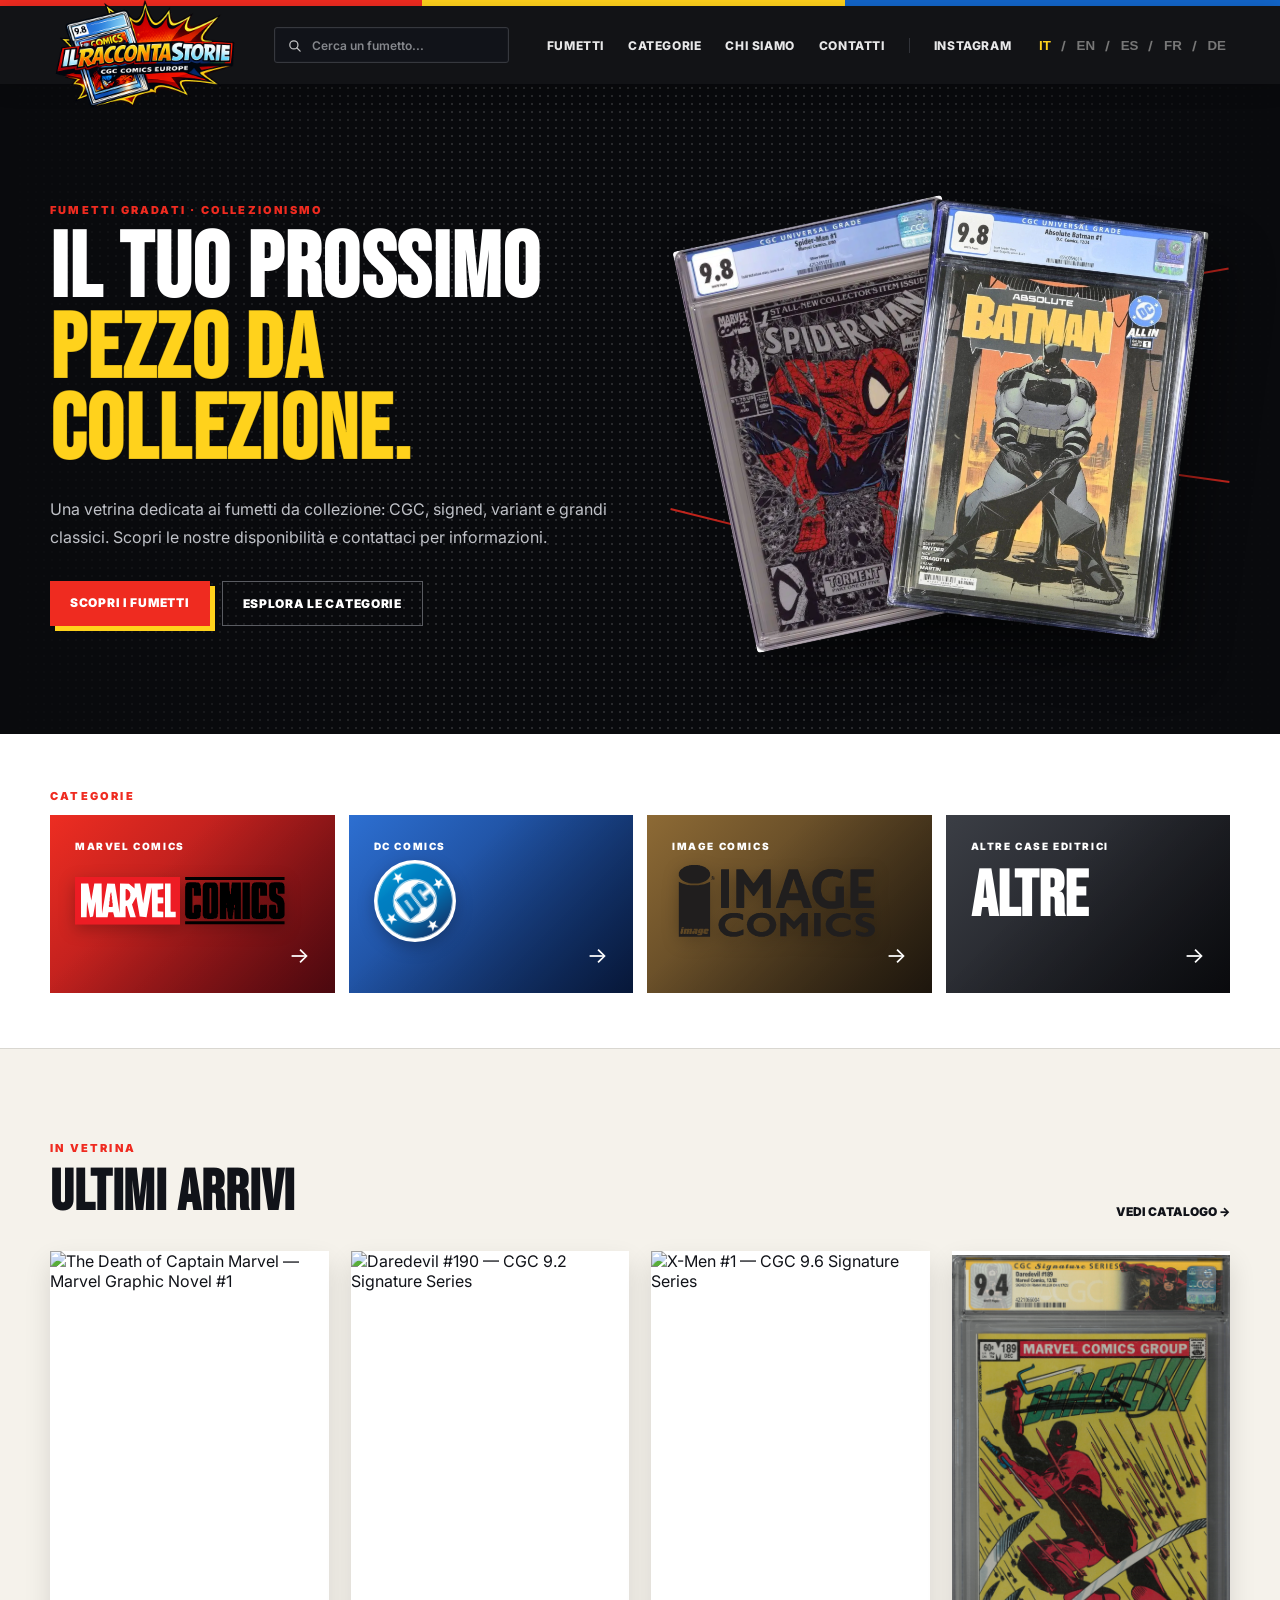
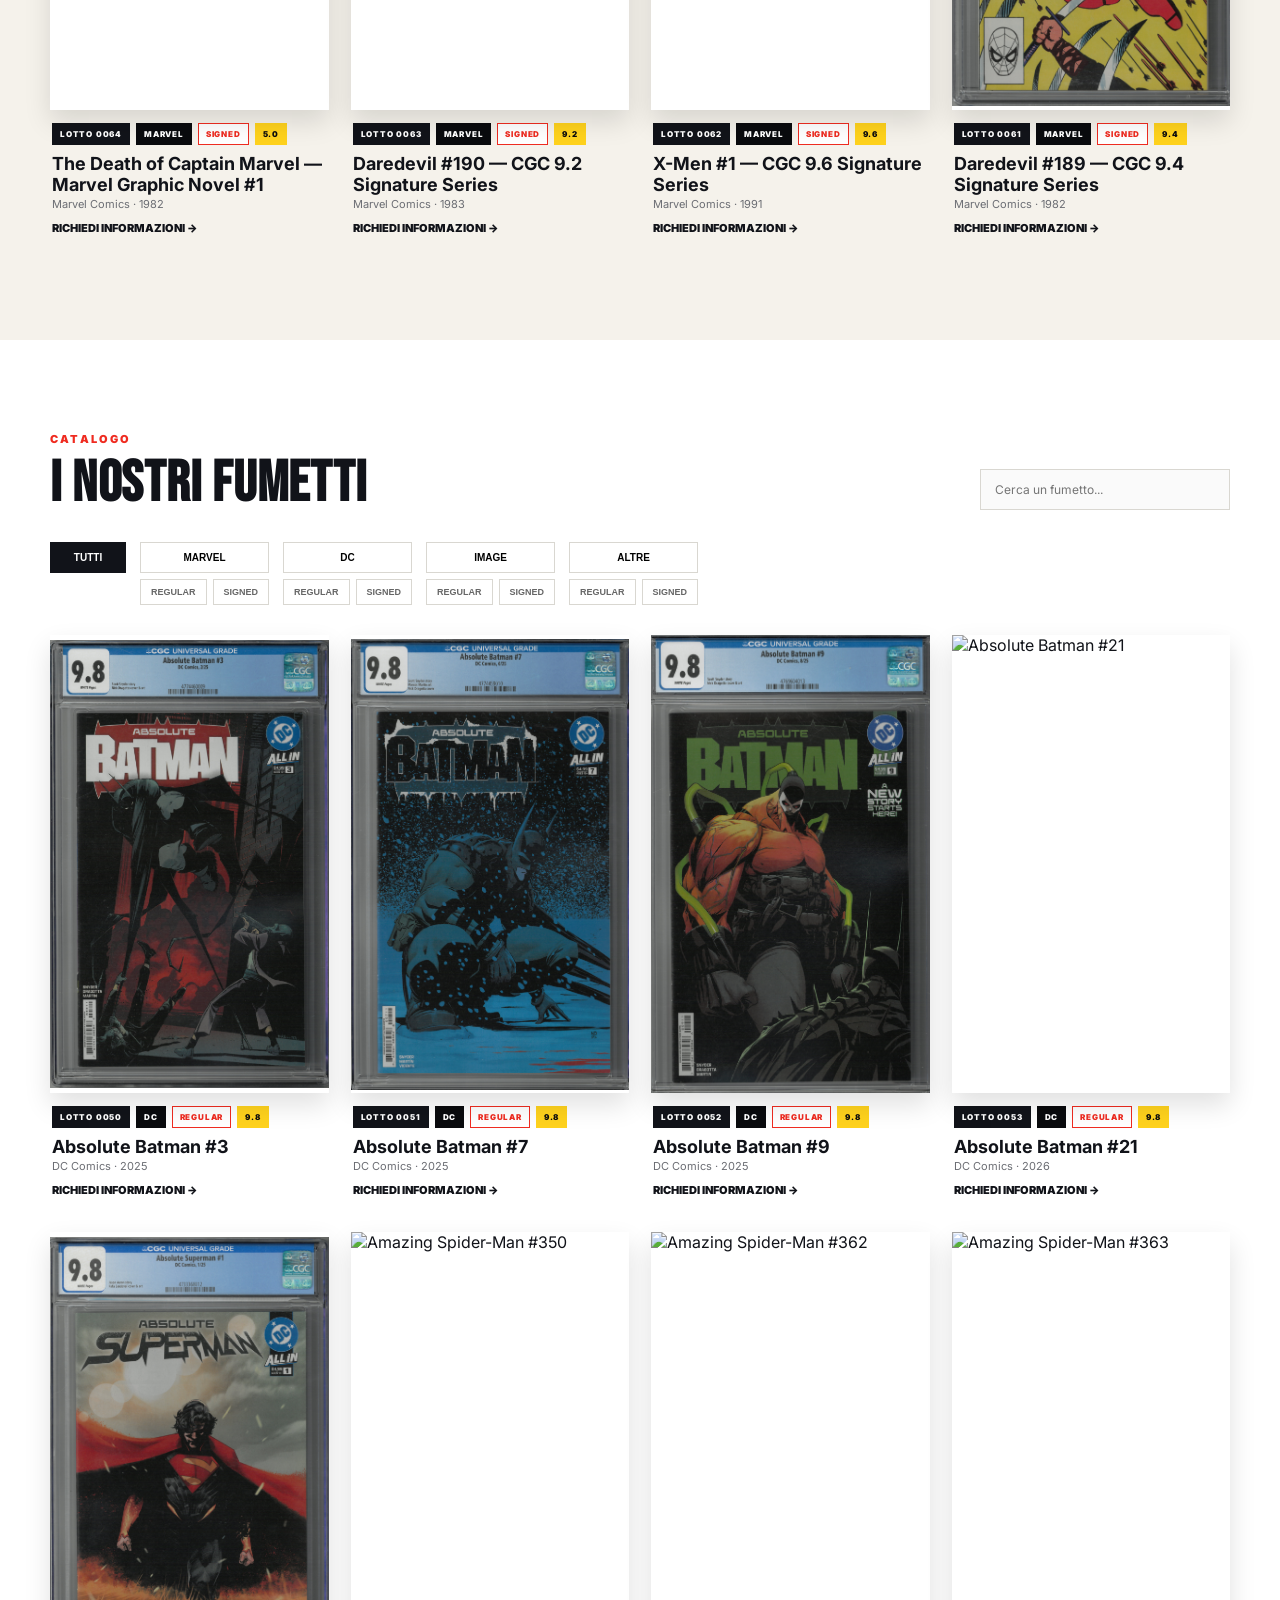
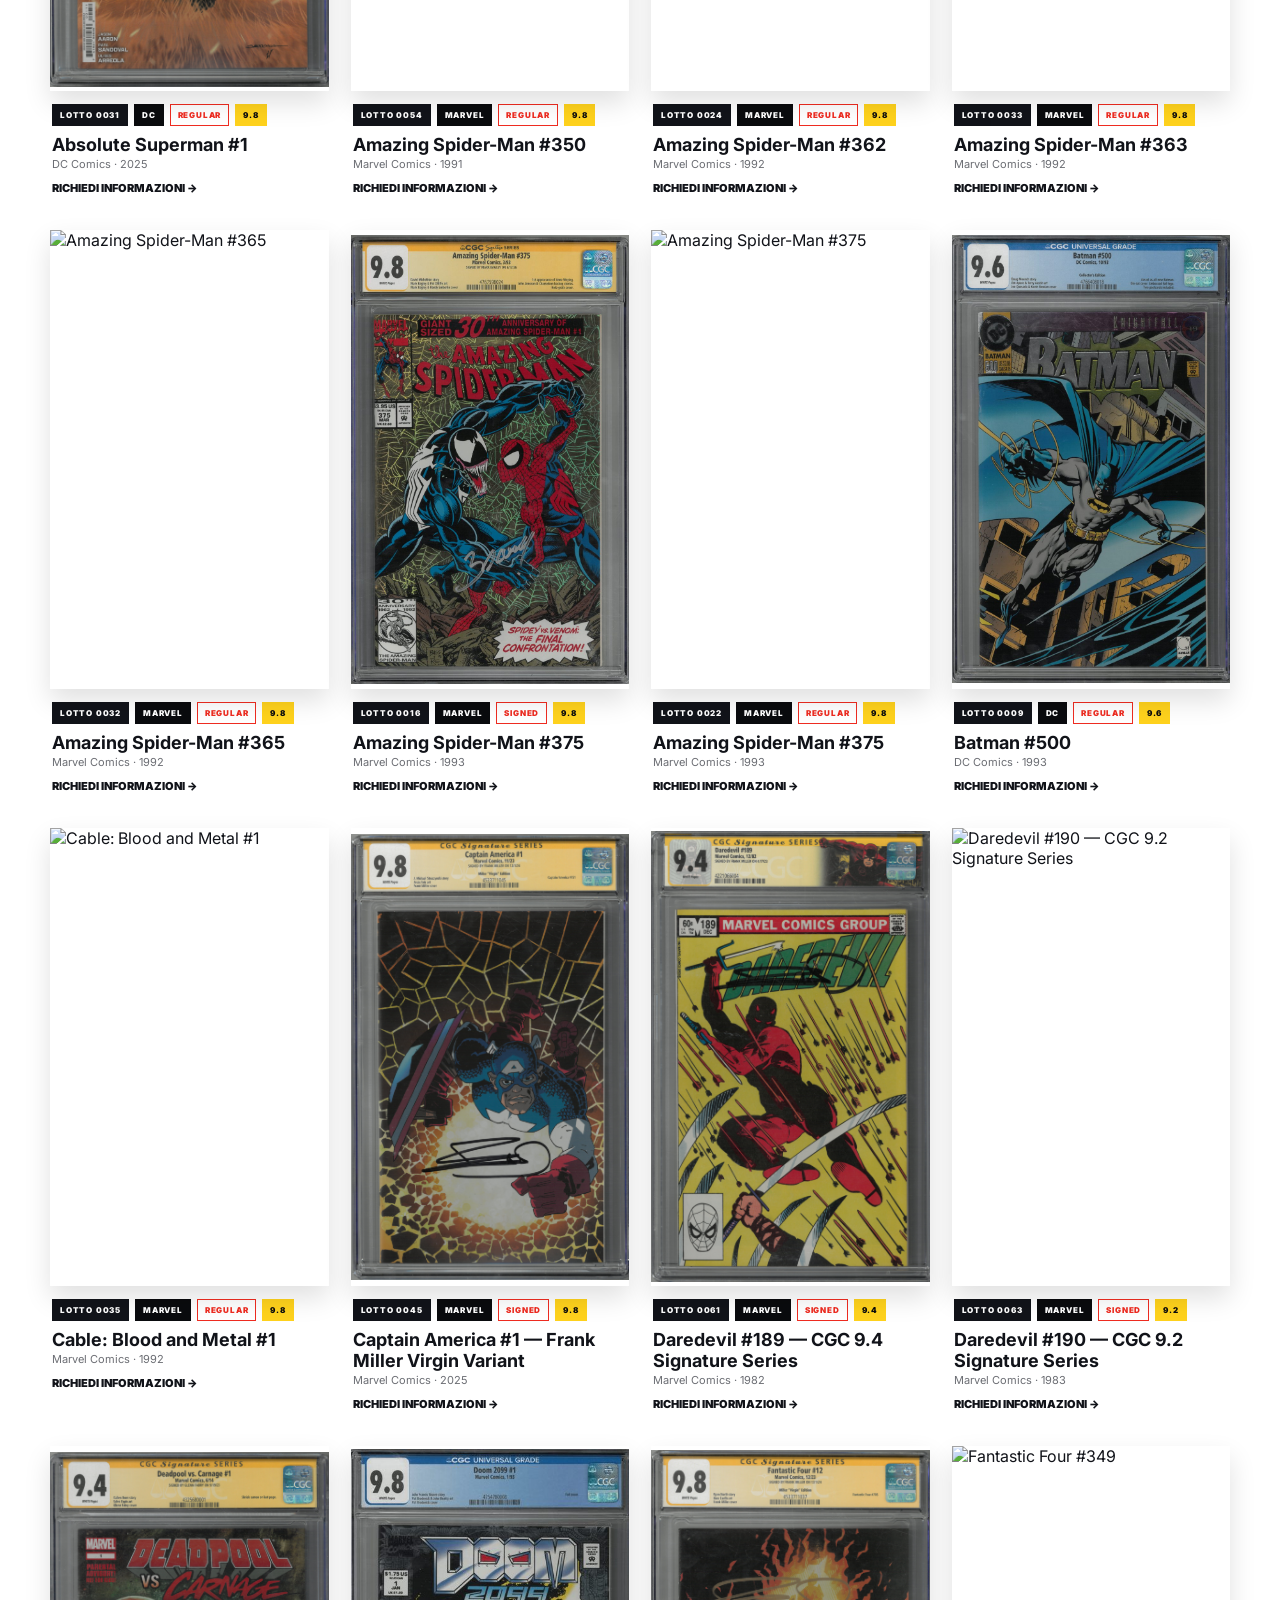
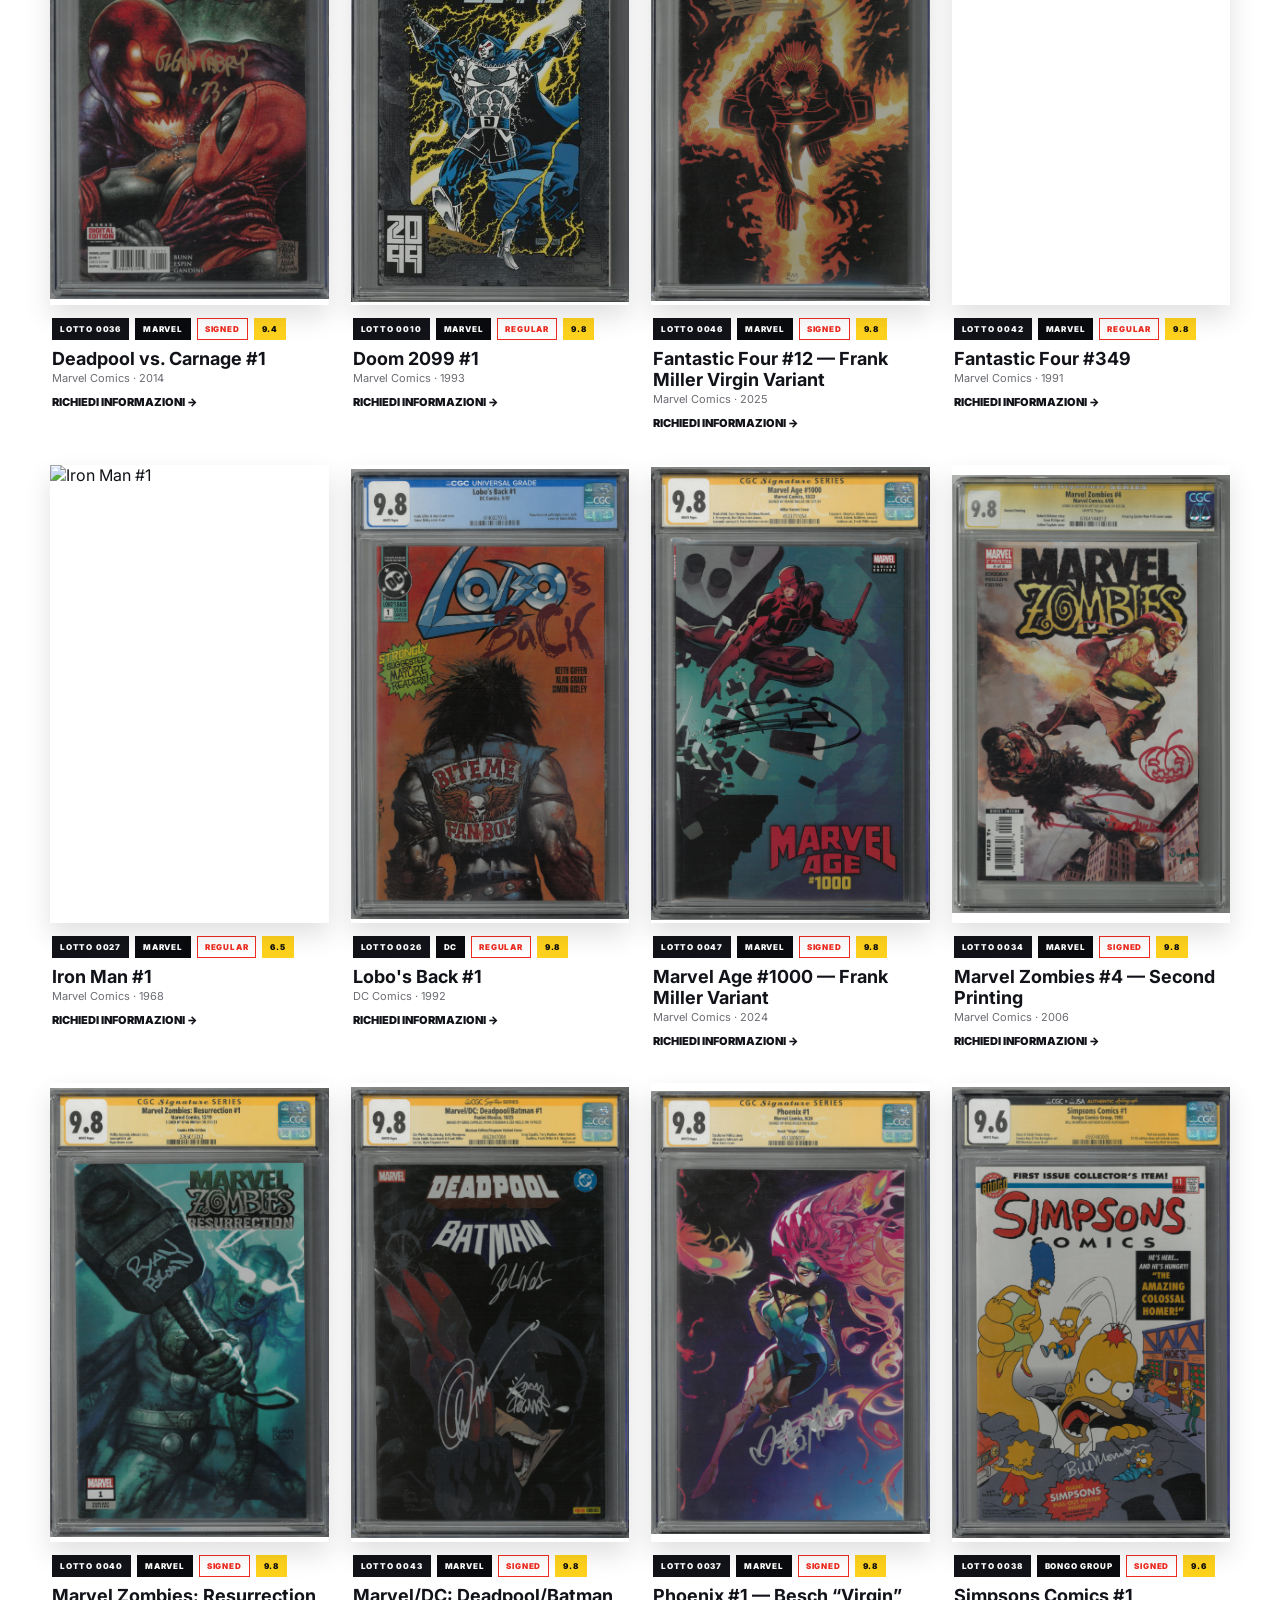
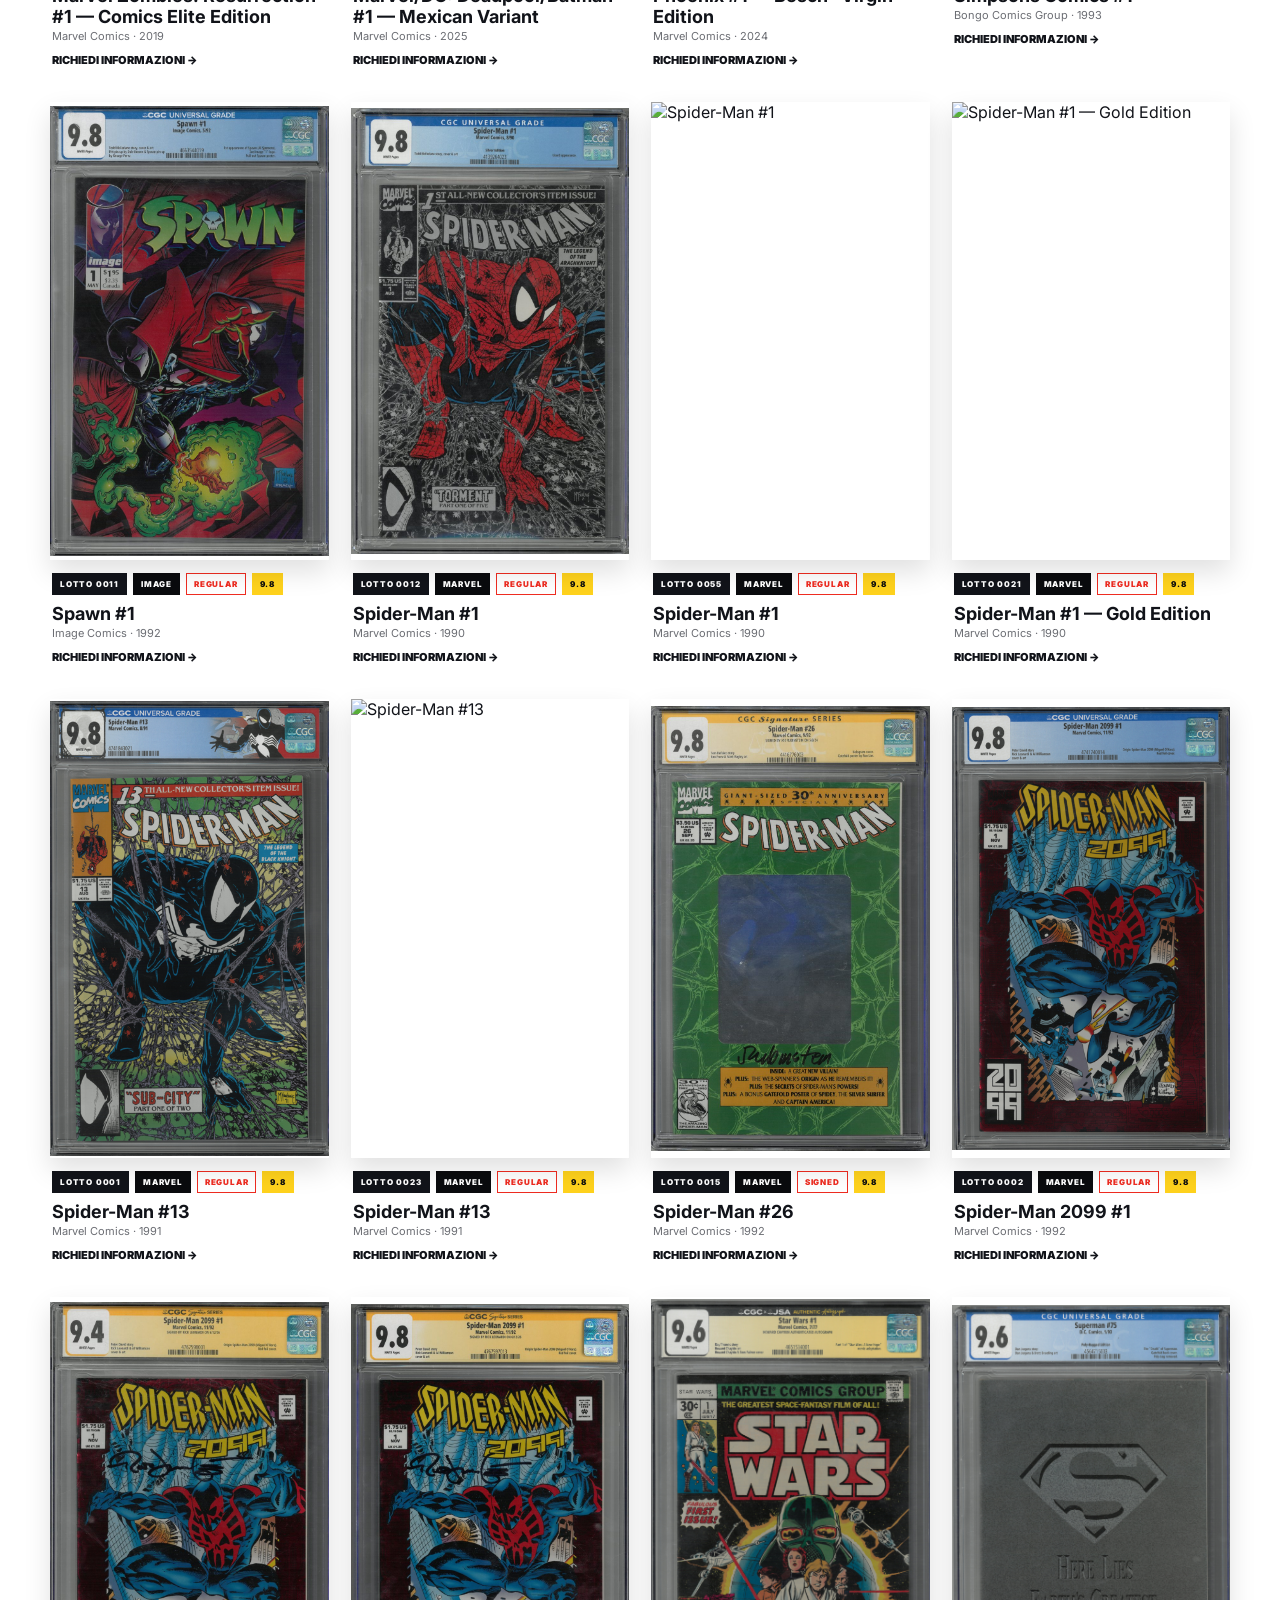
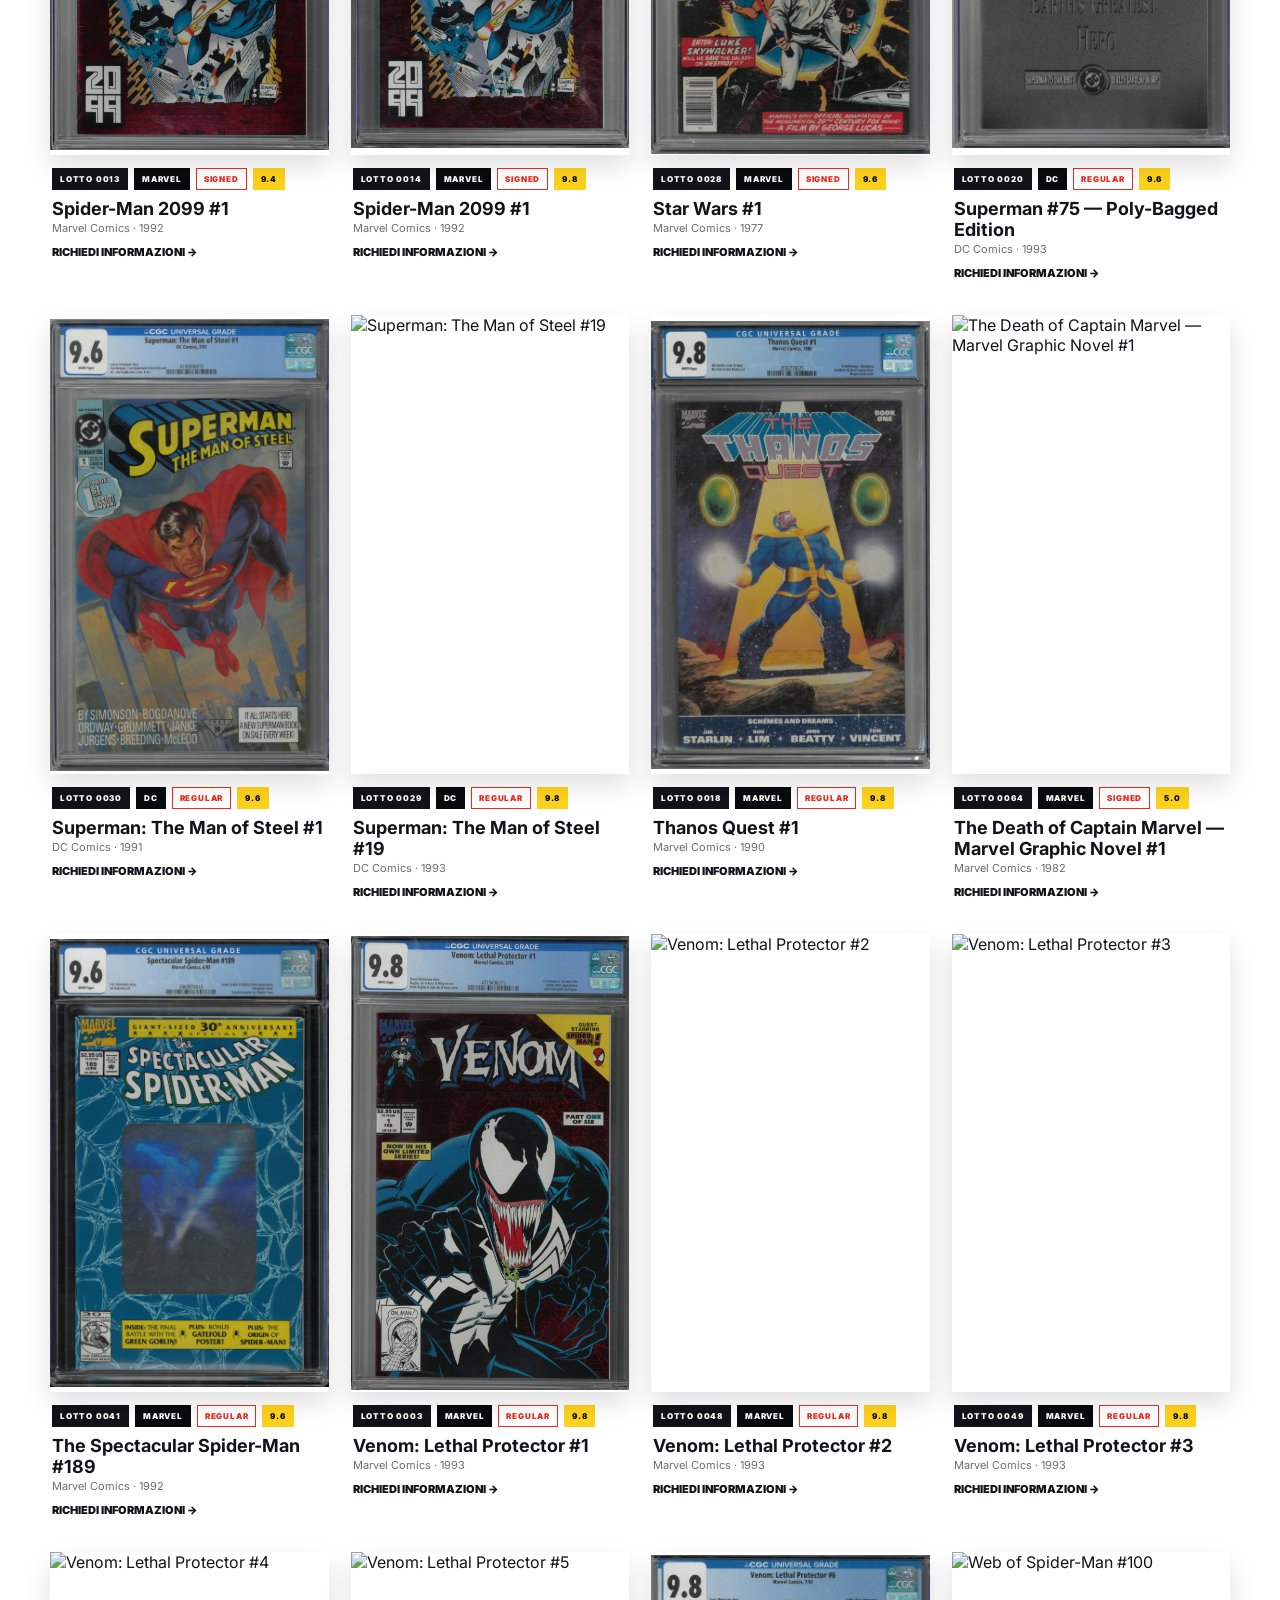
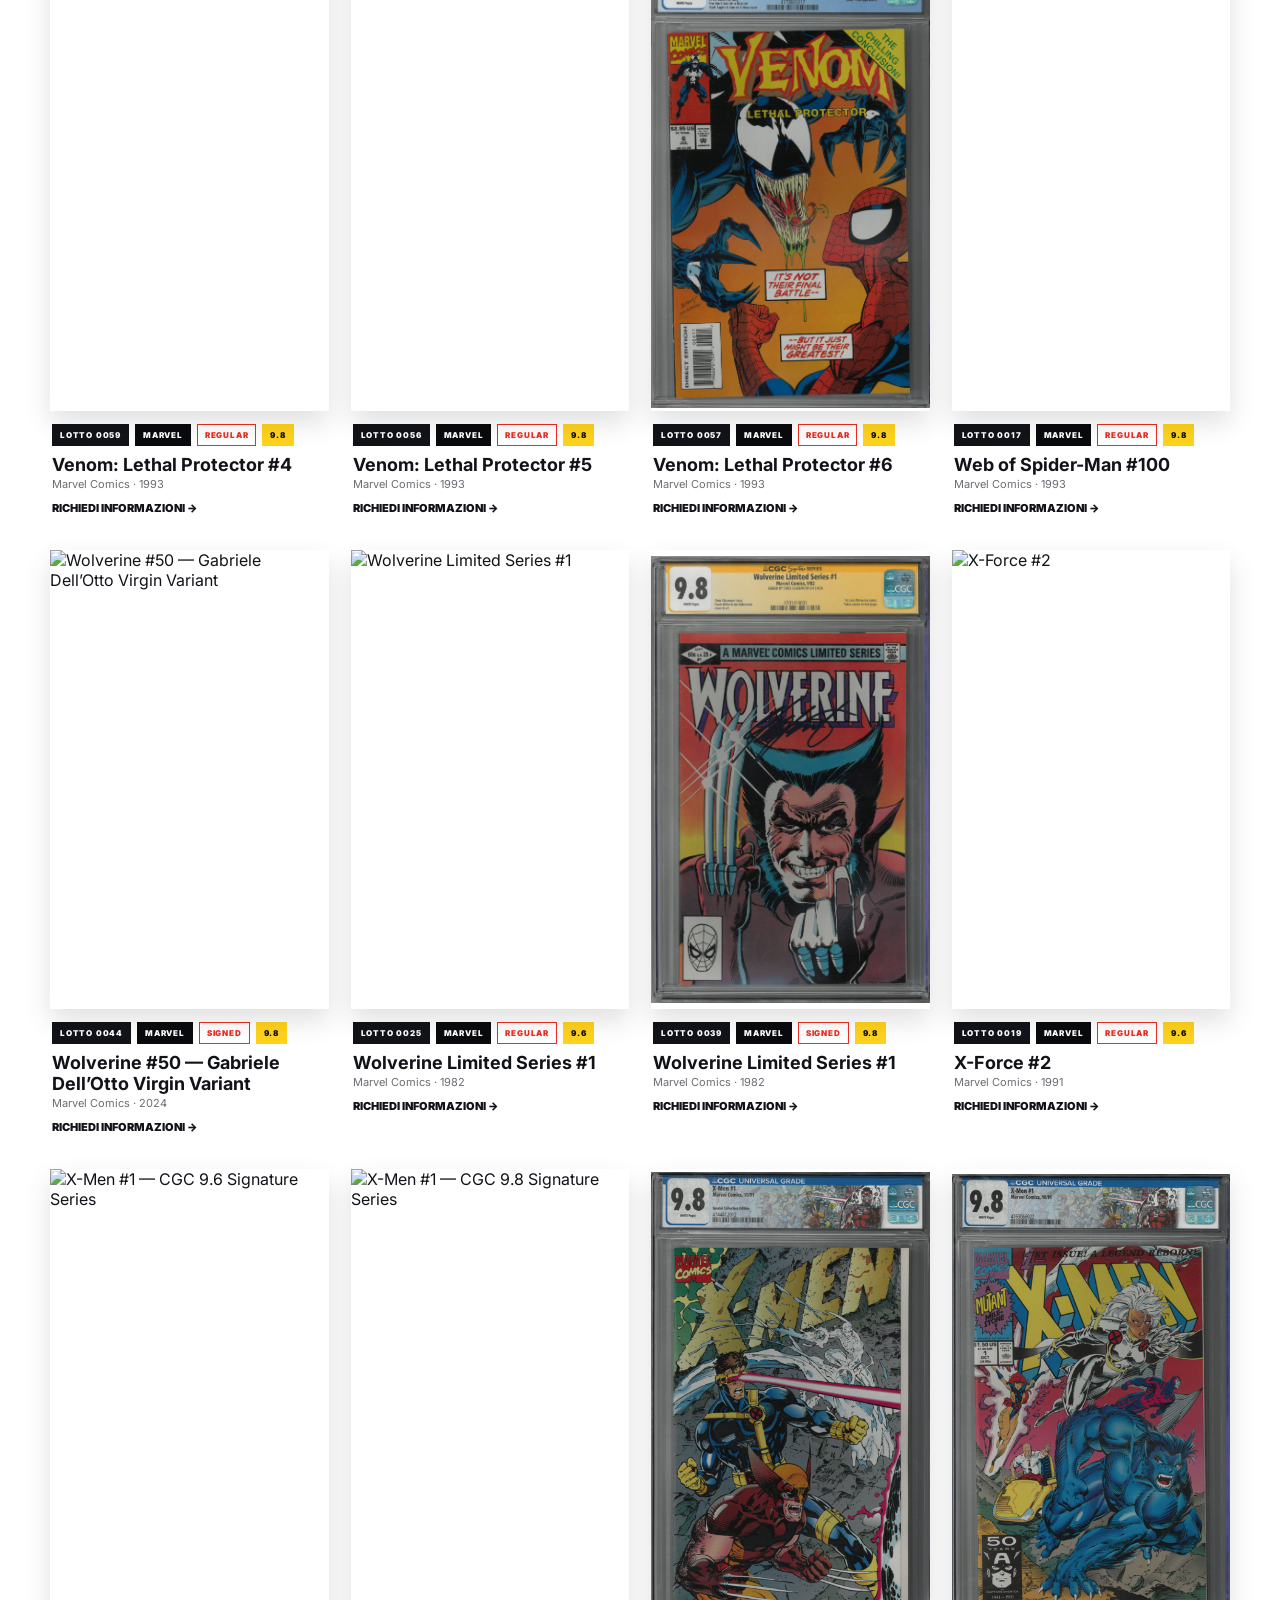
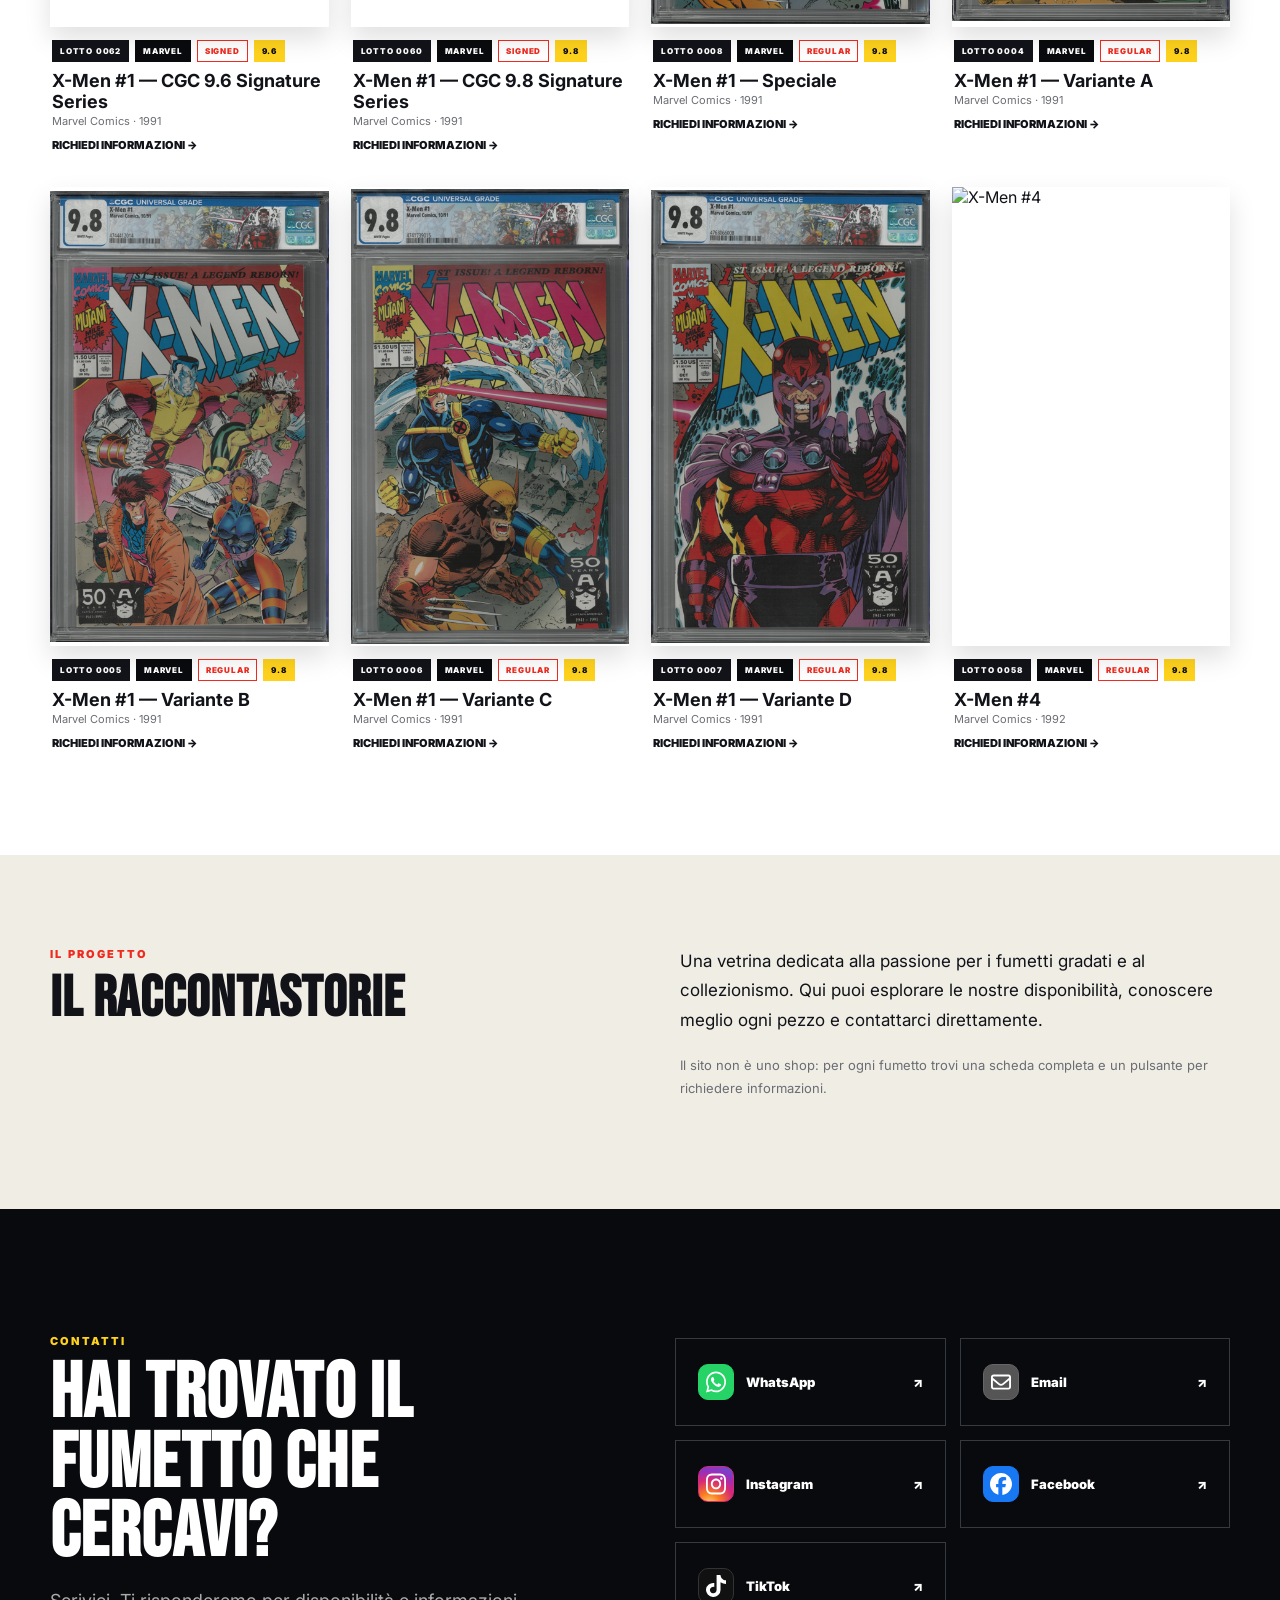
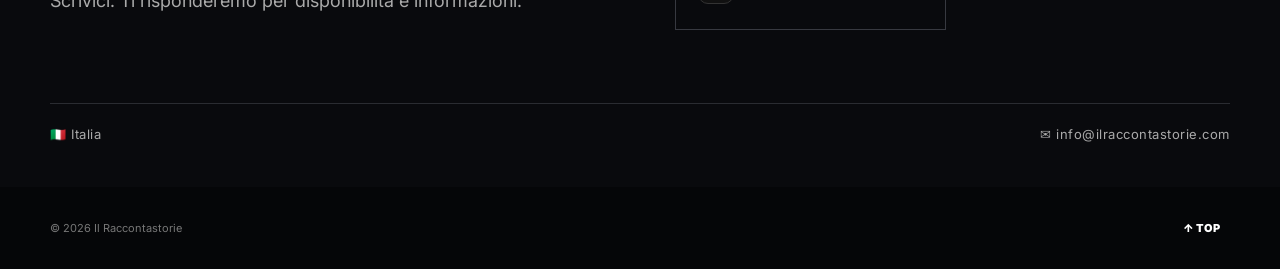
==== index.html @ f8066e8a "Add five CGC Signature Series comics to catalog" ====
<!DOCTYPE html>
<html lang="it">
<head>
  <meta charset="UTF-8">
  <meta name="viewport" content="width=device-width, initial-scale=1.0">
  <meta name="description" content="Il Raccontastorie — fumetti gradati, collezionismo e comics.">
  <title>Il Raccontastorie | Fumetti Gradati</title>
  <link rel="preconnect" href="https://fonts.googleapis.com">
  <link rel="preconnect" href="https://fonts.gstatic.com" crossorigin>
  <link href="https://fonts.googleapis.com/css2?family=Bebas+Neue&family=Inter:wght@400;500;600;700;800;900&family=Oswald:wght@500;600;700&display=swap" rel="stylesheet">
  <style>
:root{
  --black:#090a0d; --ink:#111319; --red:#ef2b20; --red2:#b80f16;
  --yellow:#ffd21c; --blue:#1265c9; --paper:#f5f2eb; --white:#fff;
  --muted:#6b6d73; --line:#d9d7d1; --max:1180px;
}
*{box-sizing:border-box}
html{scroll-behavior:smooth}
body{margin:0;background:var(--paper);color:var(--ink);font-family:Inter,Arial,sans-serif}
a{text-decoration:none;color:inherit}
.container{width:min(var(--max),calc(100% - 42px));margin:auto}
.comic-stripe{height:6px;background:linear-gradient(90deg,var(--red) 0 33%,var(--yellow) 33% 66%,var(--blue) 66%)}
.header{position:sticky;top:0;z-index:50;background:rgba(9,10,13,.96);box-shadow:0 4px 20px rgba(0,0,0,.18)}
.nav{height:78px;display:flex;align-items:center;justify-content:space-between;position:relative}
.logo-link{display:flex;align-items:center;height:78px;position:relative;z-index:3} .logo-link img{width:190px;height:auto;display:block;transform:translateY(20px)}
.header-search{display:flex;align-items:center;gap:8px;flex:0 1 235px;margin-left:18px;margin-right:22px;height:36px;padding:0 12px;border:1px solid #36383e;border-radius:3px;background:#111319;color:#fff;box-shadow:inset 0 0 0 1px rgba(255,255,255,.02)}
.header-search:focus-within{border-color:var(--yellow);box-shadow:0 0 0 2px rgba(255,210,28,.12)}
.header-search svg{width:15px;height:15px;flex:none;opacity:.75}
.header-search input{width:100%;min-width:0;border:0;outline:0;background:transparent;color:#fff;font:600 12px Inter,Arial,sans-serif}
.header-search input::placeholder{color:#85878c}

.main-nav{display:flex;align-items:center;gap:24px;color:#fff;font-size:12px;font-weight:800;text-transform:uppercase;letter-spacing:.05em}
.main-nav>a{opacity:.9}.main-nav>a:hover{color:var(--yellow)}
.social-link{border-left:1px solid #36383e;padding-left:24px}
.language-switch{display:flex;align-items:center;gap:6px;color:#777}
.lang{border:0;background:none;color:#777;font-weight:900;cursor:pointer;padding:4px}
.lang.active{color:var(--yellow)}
.menu-toggle{display:none;color:#fff;background:none;border:0;font-size:28px}
.hero{position:relative;overflow:hidden;background:var(--black);color:#fff;min-height:650px}
.hero-halftone{position:absolute;inset:0;opacity:.13;background-image:radial-gradient(#fff 1px,transparent 1px);background-size:8px 8px;mask-image:linear-gradient(90deg,transparent,black 35%,black 70%,transparent)}
.hero-grid{min-height:650px;display:grid;grid-template-columns:1.03fr .97fr;align-items:center;gap:20px;position:relative}
.hero-copy{position:relative;padding:50px 0}
.kicker,.section-label{font-size:11px;letter-spacing:.2em;font-weight:900;color:var(--red);margin-bottom:12px}
.hero h1{font-family:"Bebas Neue",Impact,sans-serif;font-size:clamp(56px,7.2vw,94px);line-height:.88;letter-spacing:.015em;margin:0 0 24px}
.hero h1 span{color:var(--yellow);-webkit-text-stroke:1px rgba(0,0,0,.2)}
.hero-copy>p:not(.kicker){max-width:560px;color:#bfc1c7;font-size:16px;line-height:1.7}
.hero-buttons{display:flex;gap:12px;flex-wrap:wrap;margin-top:30px}
.btn{padding:14px 20px;font-size:12px;font-weight:900;letter-spacing:.06em;display:inline-block}
.btn-red{background:var(--red);color:#fff;box-shadow:5px 5px 0 var(--yellow)}
.btn-red:hover{transform:translate(-1px,-1px)}
.btn-outline{border:1px solid #5a5c62;color:#fff}.btn-outline:hover{border-color:#fff}
.hero-visual{height:540px;position:relative}
.fake-slab{position:absolute;width:275px;height:auto;border:0;background:none;box-shadow:none;padding:0;border-radius:4px}
.slab-back{left:8%;top:80px;transform:rotate(-12deg)}
.slab-front{right:8%;top:75px;transform:rotate(7deg);z-index:2}
.real-slab{
  position:absolute;
  width:275px;
  height:410px;
  object-fit:fill;
  display:block;
  box-shadow:20px 25px 50px rgba(0,0,0,.45);
  border-radius:4px;
}
.real-slab.slab-back{left:8%;top:80px;transform:rotate(-12deg)}
.real-slab.slab-front{right:8%;top:75px;transform:rotate(7deg);z-index:2}
.grade{height:43px;background:#f8fbff;color:#111;font-weight:900;font-size:25px;display:flex;align-items:center;padding-left:12px;border:2px solid #8b9aa6;margin-bottom:9px}
.fake-cover{height:327px;display:flex;flex-direction:column;justify-content:flex-end;padding:18px;color:#fff;font-family:"Bebas Neue";font-size:19px;overflow:hidden;position:relative}
.fake-cover:before{content:"";position:absolute;inset:0;background:repeating-linear-gradient(125deg,transparent 0 16px,rgba(255,255,255,.06) 17px 19px)}
.fake-cover strong{font-size:56px;line-height:.8;position:relative}
.fake-cover.red{background:radial-gradient(circle at 50% 40%,#ff5137,#7b1014 72%)}.fake-cover.blue{background:radial-gradient(circle at 50% 40%,#3b79e6,#0a1a43 70%)}
.speed-line{position:absolute;height:2px;background:var(--red);opacity:.8}.line1{width:190px;right:0;top:145px;transform:rotate(-10deg)}.line2{width:240px;left:0;bottom:140px;transform:rotate(14deg)}.line3{width:130px;right:0;bottom:205px;transform:rotate(8deg)}
.quick-categories{background:#fff;border-bottom:1px solid var(--line);padding:55px 0}
.category-grid{display:grid;grid-template-columns:repeat(4,1fr);gap:14px}
.category-card{min-height:155px;padding:25px;display:flex;flex-direction:column;justify-content:space-between;color:#fff;position:relative;overflow:hidden}
.category-card:after{content:"";position:absolute;inset:0;background:linear-gradient(135deg,transparent 35%,rgba(0,0,0,.4))}
.category-card>*{position:relative;z-index:1}.category-card strong{font-family:"Bebas Neue";font-size:65px;line-height:.8}.cat-small{font-size:10px;letter-spacing:.16em;font-weight:900}.cat-arrow{font-size:22px;align-self:flex-end}.marvel{background:linear-gradient(135deg,#ed2d22,#7d0e18)}.dc{background:linear-gradient(135deg,#2d6fd1,#0c275e)}.image{background:linear-gradient(135deg,#8d6a35,#302415)}.other{background:linear-gradient(135deg,#3b3e45,#101116)}
.section{padding:92px 0}.section-heading{display:flex;align-items:end;justify-content:space-between;margin-bottom:32px}.section-heading.compact{margin-bottom:25px}.section-heading h2,.about h2,.contact-section h2{font-family:"Bebas Neue";font-size:58px;line-height:.9;margin:0;letter-spacing:.015em}.text-link{font-size:12px;font-weight:900;text-transform:uppercase}.comic-grid{display:grid;grid-template-columns:repeat(4,1fr);gap:22px}.comic-grid.large{grid-template-columns:repeat(4,1fr)}
.comic-card-item{cursor:pointer}.cover{aspect-ratio:447/736;position:relative;overflow:hidden;box-shadow:0 12px 25px rgba(0,0,0,.12);background:#fff}
.cover img{width:100%;height:100%;object-fit:contain;display:block}.placeholder-cover{height:100%;padding:18px;color:#fff;display:flex;flex-direction:column;justify-content:space-between;position:relative;overflow:hidden}.placeholder-cover:after{content:"";position:absolute;inset:-30%;background:repeating-linear-gradient(125deg,transparent 0 26px,rgba(255,255,255,.07) 27px 30px);transform:rotate(8deg)}.placeholder-cover>*{position:relative;z-index:1}.cover-publisher{font-size:10px;letter-spacing:.14em;font-weight:900}.cover-title{font-family:"Bebas Neue";font-size:51px;line-height:.82;max-width:90%}.cover-grade{font-size:11px;letter-spacing:.18em;font-weight:900}.comic-meta{padding:13px 2px}.comic-badges{display:flex;flex-wrap:wrap;gap:6px;margin-bottom:8px}.comic-badge{display:inline-flex;align-items:center;justify-content:center;min-height:22px;padding:4px 7px;border:1px solid var(--line);font-size:8px;font-weight:900;letter-spacing:.1em;text-transform:uppercase;line-height:1}.publisher-badge{background:var(--black);color:#fff;border-color:var(--black)}.type-badge{background:#fff;color:var(--red);border-color:var(--red)}.grade-badge{background:var(--yellow);color:var(--black);border-color:var(--yellow)}.comic-meta h3{font-size:18px;margin:5px 0 2px}.comic-meta p{font-size:11px;color:var(--muted);margin:0}.card-arrow{font-size:11px;font-weight:900;display:block;margin-top:10px}.split-section{background:#e7e4dc}.split-cards{display:grid;grid-template-columns:1fr 1fr;gap:20px}.split-card{background:#fff;display:grid;grid-template-columns:1fr 1fr;min-height:280px;box-shadow:0 8px 20px rgba(0,0,0,.06)}.split-art{color:#fff;padding:22px;display:flex;flex-direction:column;justify-content:space-between;position:relative;overflow:hidden}.modern .split-art{background:linear-gradient(145deg,#df3128,#131722)}.vintage .split-art{background:linear-gradient(145deg,#b58a49,#3b2919)}.split-art span{font-size:10px;letter-spacing:.15em;font-weight:900}.split-art b{font-family:"Bebas Neue";font-size:47px;line-height:.8}.split-info{padding:30px;display:flex;flex-direction:column;justify-content:center}.split-info>span{font-size:10px;font-weight:900;letter-spacing:.15em;color:var(--red)}.split-info h3{font-family:"Bebas Neue";font-size:34px;line-height:.95;margin:10px 0}.arrow{font-size:20px;font-weight:900}
.catalog-section{background:#fff}.catalog-controls input{border:1px solid var(--line);padding:12px 14px;width:250px;background:#fafafa;font:inherit;font-size:12px;outline:none}.catalog-controls input:focus{border-color:var(--ink)}.catalog-tabs{display:flex;align-items:flex-start;gap:14px;flex-wrap:wrap;margin-bottom:30px}.category-filter-group{display:flex;flex-direction:column;gap:6px}.sub-tabs{display:flex;gap:6px}.tab{border:1px solid var(--line);background:#fff;padding:9px 13px;font-size:10px;font-weight:900;text-transform:uppercase;cursor:pointer}.main-tab{min-width:76px}.sub-tab{font-size:9px;padding:7px 10px;color:#666}.tab.active,.tab:hover{background:var(--ink);color:#fff;border-color:var(--ink)}.empty-state{text-align:center;padding:50px;color:var(--muted)}
.about{background:#f0ede5}.about-grid{display:grid;grid-template-columns:1fr 1fr;gap:80px}.about p{font-size:17px;line-height:1.75;max-width:600px;margin:0 0 18px}.muted{color:var(--muted)!important;font-size:13px!important}
.contact-section{background:var(--black);color:#fff;padding:125px 0 45px}.light-label{color:var(--yellow)}.contact-grid{display:grid;grid-template-columns:1fr 1fr;gap:70px;align-items:center}.contact-section h2{font-size:clamp(68px,6vw,88px);max-width:720px}.contact-section p{color:#aaa;font-size:18px;line-height:1.65;max-width:560px}.contact-buttons{display:grid;grid-template-columns:1fr 1fr;gap:14px}.contact-button{padding:25px 22px;min-height:72px;border:1px solid #373940;font-size:13px;font-weight:900;display:flex;justify-content:space-between;transition:.2s}.contact-button:hover{transform:translateY(-2px)}.whatsapp:hover{border-color:#25d366}.email:hover{border-color:var(--yellow)}.instagram:hover{border-color:#d6249f}.facebook:hover{border-color:#1877f2}.tiktok:hover{border-color:#fff}.contact-bottom{border-top:1px solid #2a2c31;margin-top:70px;padding-top:22px;display:flex;justify-content:space-between;color:#aaa;font-size:13px;letter-spacing:.04em}
footer{background:#050608;color:#777;padding:26px 0}.footer-inner{display:flex;align-items:center;justify-content:space-between;font-size:11px}.footer-inner a{color:#fff;font-weight:900;padding:8px 10px}
.modal{position:fixed;inset:0;z-index:100;display:none}.modal.open{display:block}.modal-backdrop{position:absolute;inset:0;background:rgba(0,0,0,.82)}.modal-dialog{position:relative;width:min(900px,calc(100% - 30px));max-height:90vh;overflow:auto;background:var(--paper);margin:5vh auto;padding:28px}.modal-close{position:absolute;right:12px;top:8px;border:0;background:none;font-size:32px;cursor:pointer;z-index:2}.modal-product{display:grid;grid-template-columns:330px 1fr;gap:35px;padding:15px}.modal-product .cover{height:470px}.modal-details .section-label{margin-top:15px}.modal-details h2{font-family:"Bebas Neue";font-size:50px;line-height:.9;margin:0 0 10px}.details-list{display:grid;grid-template-columns:1fr 1fr;border-top:1px solid var(--line);margin:20px 0}.detail{padding:10px 0;border-bottom:1px solid var(--line)}.detail b{display:block;font-size:9px;text-transform:uppercase;letter-spacing:.12em;color:var(--muted);margin-bottom:3px}.detail span{font-size:13px;font-weight:700}.request-btn{display:inline-block;background:var(--red);color:#fff;padding:14px 18px;font-size:11px;font-weight:900;box-shadow:4px 4px 0 var(--yellow)}
@media(max-width:900px){.header-search{display:flex;flex:1 1 auto;min-width:0;margin-left:8px;margin-right:8px;height:34px;padding:0 9px}.main-nav{gap:12px}.comic-grid,.comic-grid.large{grid-template-columns:repeat(2,1fr)}.hero-grid{grid-template-columns:1fr}.hero{min-height:auto}.hero-copy{padding:70px 0 20px}.hero-visual{height:480px}.about-grid,.contact-grid{grid-template-columns:1fr;gap:35px}.contact-buttons{max-width:600px}.nav{height:70px;gap:8px}.logo-link{height:70px;flex:0 0 auto}.logo-link img{width:125px;transform:translateY(8px)}.main-nav{display:none;position:absolute;top:70px;left:0;right:0;background:#090a0d;padding:20px;flex-direction:column;align-items:flex-start;z-index:5}.main-nav.open{display:flex}.menu-toggle{display:block;flex:0 0 38px;width:38px;padding:0;text-align:center;z-index:6}.social-link{border:0;padding:0}.split-cards{grid-template-columns:1fr}.category-grid{grid-template-columns:repeat(2,1fr)}}
@media(max-width:600px){.container{width:min(var(--max),calc(100% - 26px))}.nav{gap:6px}.logo-link img{width:108px;transform:translateY(6px)}.header-search{margin-left:4px;margin-right:4px;height:34px;padding:0 8px}.header-search input{font-size:11px}.header-search svg{width:14px;height:14px}.menu-toggle{flex-basis:36px;width:36px;font-size:26px}.section{padding:65px 0}.section-heading{align-items:flex-start;gap:15px;flex-direction:column}.section-heading h2,.about h2{font-size:48px}.hero h1{font-size:58px}.hero-visual{transform:scale(.82);transform-origin:center top;height:390px;margin-bottom:-30px}.real-slab{width:210px;height:338px}.category-grid{grid-template-columns:1fr}.comic-grid,.comic-grid.large{grid-template-columns:repeat(2,1fr);gap:12px}.cover{height:270px}.cover-title{font-size:38px}.split-card{grid-template-columns:1fr}.split-art{min-height:180px}.catalog-controls{width:100%}.catalog-controls input{width:100%}.contact-section h2{font-size:50px}.contact-buttons{grid-template-columns:1fr}.contact-bottom{flex-direction:column;gap:8px}.footer-inner{gap:12px;flex-wrap:wrap}.modal-product{grid-template-columns:1fr;padding:0}.modal-product .cover{height:400px}.details-list{grid-template-columns:1fr 1fr}}

/* Official publisher logos used in category cards */
.category-logo{
  display:block;
  width:auto;
  height:auto;
  max-width:190px;
  max-height:72px;
  object-fit:contain;
  margin-top:8px;
  filter:drop-shadow(0 5px 8px rgba(0,0,0,.25));
}
.category-logo-marvel{max-width:210px;max-height:72px;background:transparent;padding:0;border-radius:0}
.category-logo-dc{max-width:82px;max-height:82px;border-radius:50%;background:#fff;padding:3px}
.category-logo-image{max-width:210px;max-height:72px;background:transparent;padding:0;border-radius:0}
.lot-badge{background:#111319;color:#fff;border-color:#111319}
.contact-button{align-items:center;gap:12px}
.contact-button > span:nth-child(2){flex:1}
.platform-logo{display:inline-flex;align-items:center;justify-content:center;width:36px;height:36px;min-width:36px;border-radius:10px;background:#fff;border:1px solid rgba(255,255,255,.22);overflow:hidden}
.platform-logo img{display:block;width:22px;height:22px;object-fit:contain;filter:brightness(0) invert(1)}
.contact-button.whatsapp .platform-logo{background:#25D366;border-color:#25D366}
.contact-button.instagram .platform-logo{background:radial-gradient(circle at 30% 110%,#feda75 0%,#fa7e1e 25%,#d62976 55%,#962fbf 75%,#4f5bd5 100%);border-color:#d62976}
.contact-button.facebook .platform-logo{background:#1877F2;border-color:#1877F2}
.contact-button.tiktok .platform-logo{background:#111;border-color:#333}
.contact-button.email .platform-logo{background:#555;border-color:#666}
.contact-button.whatsapp .platform-logo img{width:24px;height:24px}
.contact-button.instagram .platform-logo img{width:24px;height:24px}
.contact-button.facebook .platform-logo img{width:22px;height:22px}
.contact-button.tiktok .platform-logo img{width:22px;height:22px}
.contact-button.email .platform-logo img{width:20px;height:20px}
@media(max-width:600px){.category-logo{max-width:160px;max-height:62px}.category-logo-dc{max-width:70px;max-height:70px}}


<style>
.modal-gallery-wrap{width:100%;min-width:0}
.modal-gallery{position:relative;display:flex;align-items:center;justify-content:center;gap:12px;min-height:520px}
.gallery-frame{flex:1;display:flex;align-items:center;justify-content:center;min-width:0;height:520px}
.gallery-frame img{display:block;max-width:100%;max-height:520px;width:auto;height:auto;object-fit:contain;border-radius:4px}
.gallery-nav{width:44px;height:44px;flex:0 0 44px;border:0;border-radius:50%;background:#111;color:#fff;font-size:34px;line-height:40px;cursor:pointer;display:flex;align-items:center;justify-content:center}
.gallery-nav:disabled{opacity:.25;cursor:default}
.gallery-counter{position:absolute;bottom:8px;left:50%;transform:translateX(-50%);background:rgba(0,0,0,.72);color:#fff;padding:6px 12px;border-radius:20px;font-size:12px;font-weight:700}.gallery-frame img{cursor:zoom-in}.image-lightbox{position:fixed;inset:0;z-index:300;display:none;align-items:center;justify-content:center;padding:30px;background:rgba(0,0,0,.94)}.image-lightbox.open{display:flex}.image-lightbox img{display:block;max-width:94vw;max-height:94vh;width:auto;height:auto;object-fit:contain;box-shadow:0 15px 45px rgba(0,0,0,.45);cursor:zoom-out}.image-lightbox-close{position:absolute;top:16px;right:22px;width:46px;height:46px;border:0;border-radius:50%;background:rgba(255,255,255,.12);color:#fff;font-size:34px;line-height:1;cursor:pointer;z-index:2}.image-lightbox-close:hover{background:rgba(255,255,255,.22)}
@media(max-width:800px){.modal-gallery{min-height:380px}.gallery-frame{height:380px}.gallery-frame img{max-height:380px}.gallery-nav{width:38px;height:38px;flex-basis:38px;font-size:28px}}
</style>
</style>

  <!-- Google tag (gtag.js) -->
  <script async src="https://www.googletagmanager.com/gtag/js?id=G-PJ7XEQ82BY"></script>
  <script>
    window.dataLayer = window.dataLayer || [];
    function gtag(){dataLayer.push(arguments);}
    gtag('js', new Date());
    gtag('config', 'G-PJ7XEQ82BY');
  </script>
</head>
<body>
  <div class="comic-stripe"></div>
  <header class="header" id="top">
    <div class="container nav">
      <a class="logo-link" href="#top" aria-label="Il Raccontastorie">
        <img src="images/logo.png" alt="Il Raccontastorie - CGC Comics Europe">
      </a>
      <form class="header-search" id="header-search-form" role="search">
        <svg viewBox="0 0 24 24" aria-hidden="true"><circle cx="11" cy="11" r="6.5" fill="none" stroke="currentColor" stroke-width="2"/><path d="M16 16l5 5" fill="none" stroke="currentColor" stroke-width="2" stroke-linecap="round"/></svg>
        <input id="header-search" type="search" autocomplete="off" placeholder="Cerca un fumetto..." data-i18n-placeholder="search_placeholder" aria-label="Cerca un fumetto">
      </form>
      <button class="menu-toggle" aria-label="Apri menu" aria-expanded="false">☰</button>
      <nav class="main-nav">
        <a href="#fumetti" data-i18n="nav_comics">Fumetti</a>
        <a href="#categorie" data-i18n="nav_categories">Categorie</a>
        <a href="#chi-siamo" data-i18n="nav_about">Chi siamo</a>
        <a href="#contatti" data-i18n="nav_contact">Contatti</a>
        <a class="social-link" href="https://www.instagram.com/il_raccontastorie/" target="_blank" rel="noopener">Instagram</a>
        <div class="language-switch" role="group" aria-label="Lingua">
          <button class="lang active" data-lang="it">IT</button><span>/</span>
          <button class="lang" data-lang="en">EN</button><span>/</span>
          <button class="lang" data-lang="es">ES</button><span>/</span>
          <button class="lang" data-lang="fr">FR</button><span>/</span>
          <button class="lang" data-lang="de">DE</button>
        </div>
      </nav>
    </div>
  </header>

  <main>
    <section class="hero">
      <div class="hero-halftone"></div>
      <div class="container hero-grid">
        <div class="hero-copy">
          <p class="kicker" data-i18n="hero_kicker">FUMETTI GRADATI · COLLEZIONISMO</p>
          <h1 data-i18n-html="hero_title">IL TUO PROSSIMO<br><span>PEZZO DA COLLEZIONE.</span></h1>
          <p data-i18n="hero_text">Una vetrina dedicata ai fumetti da collezione: CGC, signed, variant e grandi classici. Scopri le nostre disponibilità e contattaci per informazioni.</p>
          <div class="hero-buttons">
            <a class="btn btn-red" href="#fumetti" data-i18n="hero_button">SCOPRI I FUMETTI</a>
            <a class="btn btn-outline" href="#categorie" data-i18n="hero_button2">ESPLORA LE CATEGORIE</a>
          </div>
        </div>
        <div class="hero-visual" aria-hidden="true">
          <div class="speed-line line1"></div><div class="speed-line line2"></div><div class="speed-line line3"></div>
          <img class="real-slab slab-back" src="images/spiderman-silver-98.webp" alt="">
          <img class="real-slab slab-front" src="images/absolute-batman-98.webp" alt="">
        </div>
      </div>
    </section>

    <section class="quick-categories" id="categorie">
      <div class="container">
        <div class="section-label" data-i18n="section_categories">CATEGORIE</div>
        <div class="category-grid">
          <a class="category-card marvel" href="#catalogo" data-category="marvel">
            <span class="cat-small">MARVEL COMICS</span><svg class="category-logo category-logo-marvel" viewBox="0 0 490 111" role="img" aria-label="Marvel Comics" xmlns="http://www.w3.org/2000/svg"><rect x="0" y="0" width="245" height="111" fill="#ed1c24"/>
<path fill="#fff" fill-rule="evenodd" d="M 210,15 210,94 235,94 235,81 224,81 223,80 223,15 Z M 14,15 14,94 27,94 28,58 35,94 42,92 48,58 49,94 76,94 78,82 89,82 92,94 118,94 118,69 121,67 129,94 142,94 133,64 143,46 151,92 167,94 179,24 180,94 206,94 206,81 193,80 193,62 206,61 206,48 193,47 193,30 206,28 206,15 167,15 159,62 152,15 139,15 139,27 126,16 105,15 104,84 93,16 75,15 63,86 62,15 45,15 38,55 31,15 Z M 84,36 85,37 85,43 86,44 86,52 87,53 87,60 88,61 88,69 87,70 80,70 79,69 79,66 80,65 80,57 81,56 81,48 82,47 82,40 83,39 83,37 Z M 119,28 121,28 122,29 123,29 127,33 127,34 128,35 128,37 129,38 129,45 128,46 128,48 127,49 127,50 123,54 122,54 121,55 119,55 118,54 118,29 Z "/>
<path fill="#000" fill-rule="evenodd" d="M 257,103 257,110 489,110 489,103 Z M 391,13 391,97 392,98 408,98 408,13 Z M 338,13 338,98 352,98 353,97 353,73 354,72 355,73 355,80 356,81 357,94 359,98 367,98 368,97 368,90 369,89 369,83 370,82 370,77 371,76 372,77 372,97 373,98 387,98 387,13 366,13 366,17 365,18 365,26 364,27 364,39 363,40 362,39 362,34 361,33 360,14 359,13 Z M 372,65 373,66 373,71 372,72 371,71 371,66 Z M 352,63 353,62 354,63 353,64 Z M 304,13 303,14 302,14 299,17 299,19 298,20 298,90 299,91 300,94 302,96 303,96 304,97 308,97 309,98 323,98 324,97 328,97 329,96 330,96 331,95 331,94 333,92 333,87 334,86 334,24 333,23 333,19 332,18 331,15 330,15 327,13 Z M 316,25 318,27 318,83 316,85 315,85 314,84 314,27 Z M 459,13 455,15 453,19 453,45 454,46 454,49 457,54 461,57 468,60 471,63 472,65 472,70 473,71 473,82 471,85 469,83 469,66 467,66 466,65 456,65 455,66 453,66 453,91 458,97 461,97 462,98 479,98 480,97 483,97 488,93 488,91 489,90 489,60 488,59 488,56 487,55 486,51 480,45 473,42 470,39 469,37 469,27 471,25 472,26 472,28 473,29 473,39 489,39 489,21 488,20 488,17 485,14 483,13 479,13 478,12 464,12 463,13 Z M 418,13 414,16 413,18 413,21 412,22 412,89 413,90 413,93 417,97 421,97 422,98 438,98 439,97 443,97 446,95 448,91 448,65 440,65 439,66 437,65 434,65 432,66 432,83 430,84 429,83 429,27 430,26 432,27 432,44 448,44 448,19 446,15 443,13 438,13 437,12 422,12 421,13 Z M 267,12 266,13 263,13 261,14 259,16 258,18 258,21 257,22 257,89 258,90 259,94 263,97 266,97 267,98 284,98 285,97 288,97 292,94 292,92 293,91 293,82 294,81 294,68 293,66 291,65 281,65 280,66 277,66 277,83 276,84 274,83 274,26 275,25 277,27 277,44 294,44 294,27 293,26 293,19 291,15 288,13 283,13 282,12 Z M 257,0 257,6 258,7 489,7 489,0 Z "/></svg><span class="cat-arrow">→</span>
          </a>
          <a class="category-card dc" href="#catalogo" data-category="dc">
            <span class="cat-small">DC COMICS</span><img class="category-logo category-logo-dc" src="images/DC_Comics_2024.svg.webp" alt="DC Comics"><span class="cat-arrow">→</span>
          </a>
          <a class="category-card image" href="#catalogo" data-category="image">
            <span class="cat-small">IMAGE COMICS</span><svg class="category-logo category-logo-image" viewBox="0 0 540 198" role="img" aria-label="Image Comics" xmlns="http://www.w3.org/2000/svg"><path fill="#201e1e" fill-rule="evenodd" d="M 45.00,183.00 L 44.00,183.00 L 43.00,184.00 L 43.00,185.00 L 44.00,185.00 L 45.00,184.00 Z M 75.00,179.00 L 75.00,180.00 L 76.00,180.00 L 76.00,179.00 Z M 61.00,178.00 L 60.00,179.00 L 60.00,181.00 L 59.00,182.00 L 59.00,183.00 L 60.00,183.00 L 61.00,182.00 Z M 495.00,135.00 L 488.00,141.00 L 486.00,145.00 L 486.00,155.00 L 487.00,156.00 L 488.00,160.00 L 493.00,165.00 L 503.00,170.00 L 505.00,170.00 L 506.00,171.00 L 508.00,171.00 L 509.00,172.00 L 511.00,172.00 L 512.00,173.00 L 514.00,173.00 L 518.00,175.00 L 521.00,178.00 L 521.00,182.00 L 519.00,184.00 L 515.00,185.00 L 514.00,186.00 L 508.00,186.00 L 507.00,185.00 L 503.00,185.00 L 502.00,184.00 L 497.00,183.00 L 487.00,178.00 L 487.00,191.00 L 490.00,193.00 L 492.00,193.00 L 495.00,195.00 L 501.00,196.00 L 502.00,197.00 L 521.00,197.00 L 522.00,196.00 L 525.00,196.00 L 531.00,193.00 L 535.00,190.00 L 539.00,183.00 L 539.00,173.00 L 537.00,169.00 L 534.00,165.00 L 533.00,165.00 L 528.00,161.00 L 524.00,160.00 L 521.00,158.00 L 519.00,158.00 L 518.00,157.00 L 516.00,157.00 L 515.00,156.00 L 513.00,156.00 L 512.00,155.00 L 508.00,154.00 L 504.00,150.00 L 504.00,147.00 L 508.00,144.00 L 511.00,144.00 L 512.00,143.00 L 517.00,143.00 L 518.00,144.00 L 526.00,145.00 L 527.00,146.00 L 529.00,146.00 L 530.00,147.00 L 532.00,147.00 L 536.00,149.00 L 536.00,137.00 L 535.00,136.00 L 533.00,136.00 L 532.00,135.00 L 530.00,135.00 L 526.00,133.00 L 522.00,133.00 L 521.00,132.00 L 505.00,132.00 L 504.00,133.00 L 500.00,133.00 L 497.00,135.00 Z M 409.00,148.00 L 405.00,156.00 L 405.00,159.00 L 404.00,160.00 L 404.00,169.00 L 405.00,170.00 L 406.00,176.00 L 410.00,183.00 L 419.00,191.00 L 427.00,195.00 L 430.00,195.00 L 431.00,196.00 L 434.00,196.00 L 435.00,197.00 L 455.00,197.00 L 456.00,196.00 L 460.00,196.00 L 461.00,195.00 L 466.00,194.00 L 469.00,192.00 L 471.00,192.00 L 473.00,190.00 L 473.00,178.00 L 472.00,177.00 L 464.00,181.00 L 462.00,181.00 L 458.00,183.00 L 455.00,183.00 L 454.00,184.00 L 441.00,184.00 L 440.00,183.00 L 437.00,183.00 L 431.00,180.00 L 424.00,173.00 L 423.00,169.00 L 422.00,168.00 L 422.00,161.00 L 423.00,160.00 L 424.00,156.00 L 431.00,149.00 L 435.00,147.00 L 441.00,146.00 L 442.00,145.00 L 453.00,145.00 L 454.00,146.00 L 462.00,147.00 L 465.00,149.00 L 467.00,149.00 L 470.00,151.00 L 472.00,151.00 L 472.00,137.00 L 468.00,136.00 L 465.00,134.00 L 457.00,133.00 L 456.00,132.00 L 437.00,132.00 L 436.00,133.00 L 432.00,133.00 L 431.00,134.00 L 426.00,135.00 L 420.00,138.00 L 418.00,140.00 L 417.00,140.00 Z M 373.00,132.00 L 372.00,133.00 L 372.00,196.00 L 390.00,196.00 L 390.00,133.00 L 389.00,132.00 Z M 279.00,133.00 L 279.00,196.00 L 296.00,196.00 L 297.00,195.00 L 296.00,194.00 L 296.00,159.00 L 297.00,158.00 L 298.00,158.00 L 316.00,177.00 L 319.00,176.00 L 336.00,158.00 L 337.00,159.00 L 337.00,196.00 L 354.00,196.00 L 355.00,195.00 L 355.00,133.00 L 354.00,132.00 L 340.00,132.00 L 317.00,156.00 L 294.00,132.00 L 280.00,132.00 Z M 113.00,150.00 L 111.00,154.00 L 111.00,156.00 L 110.00,157.00 L 110.00,160.00 L 109.00,161.00 L 109.00,168.00 L 110.00,169.00 L 110.00,173.00 L 115.00,183.00 L 124.00,191.00 L 132.00,195.00 L 135.00,195.00 L 136.00,196.00 L 139.00,196.00 L 140.00,197.00 L 161.00,197.00 L 162.00,196.00 L 165.00,196.00 L 166.00,195.00 L 168.00,195.00 L 169.00,194.00 L 171.00,194.00 L 172.00,193.00 L 174.00,193.00 L 178.00,191.00 L 178.00,178.00 L 177.00,177.00 L 169.00,181.00 L 167.00,181.00 L 163.00,183.00 L 160.00,183.00 L 159.00,184.00 L 146.00,184.00 L 145.00,183.00 L 142.00,183.00 L 136.00,180.00 L 130.00,174.00 L 128.00,170.00 L 128.00,168.00 L 127.00,167.00 L 127.00,162.00 L 128.00,161.00 L 128.00,159.00 L 130.00,155.00 L 136.00,149.00 L 140.00,147.00 L 142.00,147.00 L 143.00,146.00 L 146.00,146.00 L 147.00,145.00 L 159.00,145.00 L 160.00,146.00 L 167.00,147.00 L 175.00,151.00 L 177.00,151.00 L 177.00,137.00 L 173.00,135.00 L 171.00,135.00 L 167.00,133.00 L 163.00,133.00 L 162.00,132.00 L 142.00,132.00 L 141.00,133.00 L 137.00,133.00 L 136.00,134.00 L 131.00,135.00 L 122.00,140.00 L 115.00,147.00 L 115.00,148.00 Z M 210.00,134.00 L 209.00,135.00 L 208.00,135.00 L 207.00,136.00 L 206.00,136.00 L 205.00,137.00 L 202.00,138.00 L 199.00,141.00 L 198.00,141.00 L 192.00,148.00 L 192.00,149.00 L 189.00,154.00 L 189.00,156.00 L 188.00,157.00 L 188.00,161.00 L 187.00,162.00 L 187.00,166.00 L 188.00,167.00 L 188.00,172.00 L 189.00,173.00 L 189.00,175.00 L 190.00,176.00 L 191.00,179.00 L 193.00,181.00 L 193.00,182.00 L 200.00,189.00 L 201.00,189.00 L 203.00,191.00 L 204.00,191.00 L 205.00,192.00 L 206.00,192.00 L 211.00,195.00 L 214.00,195.00 L 215.00,196.00 L 218.00,196.00 L 219.00,197.00 L 236.00,197.00 L 237.00,196.00 L 240.00,196.00 L 241.00,195.00 L 244.00,195.00 L 245.00,194.00 L 246.00,194.00 L 247.00,193.00 L 248.00,193.00 L 249.00,192.00 L 252.00,191.00 L 254.00,189.00 L 255.00,189.00 L 262.00,182.00 L 262.00,181.00 L 264.00,179.00 L 264.00,178.00 L 266.00,175.00 L 266.00,173.00 L 267.00,172.00 L 267.00,168.00 L 268.00,167.00 L 268.00,162.00 L 267.00,161.00 L 267.00,157.00 L 266.00,156.00 L 266.00,154.00 L 265.00,153.00 L 265.00,152.00 L 264.00,151.00 L 263.00,148.00 L 260.00,145.00 L 260.00,144.00 L 253.00,138.00 L 252.00,138.00 L 251.00,137.00 L 250.00,137.00 L 245.00,134.00 L 243.00,134.00 L 242.00,133.00 L 239.00,133.00 L 238.00,132.00 L 232.00,132.00 L 231.00,131.00 L 224.00,131.00 L 223.00,132.00 L 217.00,132.00 L 216.00,133.00 L 213.00,133.00 L 212.00,134.00 Z M 214.00,148.00 L 215.00,148.00 L 216.00,147.00 L 217.00,147.00 L 218.00,146.00 L 221.00,146.00 L 222.00,145.00 L 233.00,145.00 L 234.00,146.00 L 237.00,146.00 L 238.00,147.00 L 239.00,147.00 L 240.00,148.00 L 241.00,148.00 L 247.00,154.00 L 247.00,155.00 L 248.00,156.00 L 248.00,157.00 L 249.00,158.00 L 249.00,162.00 L 250.00,163.00 L 250.00,167.00 L 249.00,168.00 L 249.00,171.00 L 248.00,172.00 L 248.00,173.00 L 247.00,174.00 L 247.00,175.00 L 242.00,180.00 L 241.00,180.00 L 239.00,182.00 L 237.00,182.00 L 236.00,183.00 L 233.00,183.00 L 232.00,184.00 L 223.00,184.00 L 222.00,183.00 L 219.00,183.00 L 218.00,182.00 L 216.00,182.00 L 214.00,180.00 L 213.00,180.00 L 208.00,175.00 L 208.00,174.00 L 207.00,173.00 L 207.00,172.00 L 206.00,171.00 L 206.00,167.00 L 205.00,166.00 L 205.00,162.00 L 206.00,161.00 L 206.00,158.00 L 207.00,157.00 L 207.00,156.00 L 208.00,155.00 L 208.00,154.00 Z M 0.00,46.00 L 0.00,197.00 L 86.00,197.00 L 86.00,46.00 L 70.00,53.00 L 56.00,55.00 L 55.00,56.00 L 30.00,56.00 L 29.00,55.00 L 24.00,55.00 L 10.00,51.00 Z M 72.00,175.00 L 80.00,175.00 L 82.00,177.00 L 82.00,181.00 L 80.00,183.00 L 74.00,183.00 L 74.00,185.00 L 79.00,185.00 L 80.00,186.00 L 80.00,188.00 L 79.00,189.00 L 78.00,189.00 L 77.00,190.00 L 72.00,190.00 L 71.00,189.00 L 69.00,189.00 L 67.00,187.00 L 67.00,185.00 L 68.00,184.00 L 68.00,181.00 L 69.00,180.00 L 69.00,178.00 Z M 57.00,175.00 L 67.00,175.00 L 68.00,176.00 L 68.00,178.00 L 67.00,179.00 L 67.00,183.00 L 66.00,184.00 L 66.00,187.00 L 65.00,188.00 L 65.00,190.00 L 62.00,193.00 L 52.00,193.00 L 51.00,192.00 L 51.00,190.00 L 53.00,188.00 L 54.00,189.00 L 57.00,189.00 L 58.00,188.00 L 59.00,188.00 L 59.00,186.00 L 58.00,187.00 L 54.00,187.00 L 52.00,185.00 L 53.00,184.00 L 53.00,180.00 L 54.00,179.00 L 54.00,178.00 Z M 42.00,175.00 L 51.00,175.00 L 52.00,176.00 L 52.00,181.00 L 51.00,182.00 L 51.00,186.00 L 50.00,187.00 L 50.00,189.00 L 49.00,190.00 L 45.00,190.00 L 44.00,189.00 L 44.00,188.00 L 43.00,188.00 L 41.00,190.00 L 38.00,190.00 L 37.00,189.00 L 37.00,188.00 L 36.00,187.00 L 36.00,186.00 L 37.00,185.00 L 37.00,183.00 L 40.00,180.00 L 45.00,180.00 L 46.00,179.00 L 42.00,179.00 L 40.00,177.00 Z M 15.00,176.00 L 16.00,175.00 L 21.00,175.00 L 22.00,176.00 L 23.00,176.00 L 24.00,175.00 L 28.00,175.00 L 29.00,176.00 L 30.00,176.00 L 31.00,175.00 L 36.00,175.00 L 37.00,176.00 L 37.00,179.00 L 36.00,180.00 L 36.00,183.00 L 35.00,184.00 L 35.00,189.00 L 34.00,190.00 L 30.00,190.00 L 28.00,188.00 L 28.00,187.00 L 29.00,186.00 L 29.00,182.00 L 30.00,181.00 L 30.00,179.00 L 29.00,179.00 L 29.00,180.00 L 28.00,181.00 L 28.00,184.00 L 27.00,185.00 L 27.00,189.00 L 26.00,190.00 L 22.00,190.00 L 20.00,188.00 L 21.00,187.00 L 21.00,184.00 L 22.00,183.00 L 22.00,179.00 L 21.00,179.00 L 21.00,181.00 L 20.00,182.00 L 20.00,185.00 L 19.00,186.00 L 19.00,189.00 L 18.00,190.00 L 14.00,190.00 L 13.00,189.00 L 13.00,185.00 L 14.00,184.00 L 14.00,180.00 L 15.00,179.00 Z M 12.00,175.00 L 13.00,176.00 L 13.00,178.00 L 12.00,179.00 L 12.00,183.00 L 11.00,184.00 L 11.00,187.00 L 10.00,188.00 L 10.00,189.00 L 9.00,190.00 L 6.00,190.00 L 4.00,188.00 L 4.00,186.00 L 5.00,185.00 L 5.00,182.00 L 6.00,181.00 L 6.00,176.00 L 7.00,175.00 Z M 7.00,173.00 L 9.00,171.00 L 13.00,171.00 L 14.00,172.00 L 14.00,173.00 L 13.00,174.00 L 8.00,174.00 Z M 92.00,31.00 L 89.00,34.00 L 89.00,39.00 L 91.00,41.00 L 96.00,41.00 L 97.00,40.00 L 98.00,40.00 L 98.00,39.00 L 99.00,38.00 L 99.00,35.00 L 98.00,34.00 L 98.00,33.00 L 97.00,32.00 L 96.00,32.00 L 95.00,31.00 Z M 94.00,37.00 L 95.00,38.00 L 95.00,39.00 L 96.00,40.00 L 95.00,41.00 L 93.00,41.00 L 92.00,40.00 L 92.00,39.00 Z M 93.00,35.00 L 94.00,34.00 L 95.00,35.00 L 94.00,36.00 Z M 97.00,33.00 L 98.00,34.00 L 98.00,38.00 L 97.00,39.00 L 96.00,38.00 L 96.00,34.00 Z M 91.00,33.00 L 92.00,34.00 L 92.00,39.00 L 91.00,40.00 L 90.00,39.00 L 90.00,38.00 L 89.00,37.00 L 89.00,35.00 Z M 94.00,33.00 L 95.00,32.00 L 96.00,32.00 L 97.00,33.00 L 96.00,34.00 L 95.00,34.00 Z M 473.00,12.00 L 472.00,13.00 L 472.00,116.00 L 474.00,118.00 L 536.00,118.00 L 537.00,117.00 L 537.00,98.00 L 495.00,98.00 L 494.00,97.00 L 494.00,79.00 L 495.00,78.00 L 526.00,78.00 L 527.00,77.00 L 527.00,59.00 L 495.00,59.00 L 494.00,58.00 L 494.00,33.00 L 495.00,32.00 L 535.00,32.00 L 536.00,31.00 L 536.00,12.00 Z M 303.00,12.00 L 301.00,15.00 L 301.00,17.00 L 300.00,18.00 L 300.00,20.00 L 299.00,21.00 L 299.00,23.00 L 298.00,24.00 L 298.00,26.00 L 297.00,27.00 L 297.00,29.00 L 296.00,30.00 L 296.00,32.00 L 295.00,33.00 L 295.00,35.00 L 294.00,36.00 L 294.00,38.00 L 293.00,39.00 L 284.00,68.00 L 282.00,71.00 L 282.00,73.00 L 281.00,74.00 L 281.00,76.00 L 280.00,77.00 L 280.00,79.00 L 279.00,80.00 L 279.00,82.00 L 278.00,83.00 L 278.00,85.00 L 277.00,86.00 L 277.00,88.00 L 276.00,89.00 L 276.00,91.00 L 275.00,92.00 L 275.00,94.00 L 274.00,95.00 L 274.00,97.00 L 273.00,98.00 L 273.00,100.00 L 272.00,101.00 L 272.00,103.00 L 271.00,104.00 L 267.00,117.00 L 268.00,118.00 L 289.00,118.00 L 291.00,116.00 L 291.00,113.00 L 297.00,97.00 L 335.00,97.00 L 337.00,99.00 L 341.00,113.00 L 344.00,118.00 L 365.00,118.00 L 366.00,117.00 L 365.00,112.00 L 363.00,109.00 L 361.00,101.00 L 359.00,98.00 L 358.00,93.00 L 356.00,90.00 L 355.00,85.00 L 353.00,82.00 L 351.00,74.00 L 349.00,71.00 L 348.00,66.00 L 346.00,63.00 L 345.00,58.00 L 343.00,55.00 L 341.00,47.00 L 339.00,44.00 L 338.00,39.00 L 336.00,36.00 L 335.00,31.00 L 333.00,28.00 L 333.00,26.00 L 328.00,13.00 L 327.00,12.00 Z M 315.00,39.00 L 317.00,41.00 L 317.00,43.00 L 318.00,44.00 L 318.00,46.00 L 319.00,47.00 L 319.00,49.00 L 320.00,50.00 L 320.00,52.00 L 321.00,53.00 L 321.00,55.00 L 322.00,56.00 L 322.00,58.00 L 323.00,59.00 L 323.00,61.00 L 324.00,62.00 L 324.00,63.00 L 325.00,64.00 L 325.00,66.00 L 326.00,67.00 L 326.00,69.00 L 327.00,70.00 L 327.00,72.00 L 328.00,73.00 L 328.00,75.00 L 329.00,76.00 L 329.00,77.00 L 328.00,78.00 L 304.00,78.00 L 303.00,77.00 L 303.00,75.00 L 304.00,74.00 L 304.00,72.00 L 305.00,71.00 L 305.00,69.00 L 306.00,68.00 L 306.00,66.00 L 307.00,65.00 L 307.00,63.00 L 308.00,62.00 L 308.00,59.00 L 309.00,58.00 L 309.00,56.00 L 310.00,55.00 L 310.00,53.00 L 311.00,52.00 L 311.00,50.00 L 312.00,49.00 L 312.00,47.00 L 313.00,46.00 L 313.00,44.00 L 314.00,43.00 L 314.00,40.00 Z M 159.00,12.00 L 158.00,13.00 L 158.00,117.00 L 160.00,118.00 L 179.00,118.00 L 180.00,117.00 L 180.00,54.00 L 181.00,53.00 L 204.00,85.00 L 207.00,85.00 L 230.00,53.00 L 231.00,54.00 L 231.00,117.00 L 232.00,118.00 L 252.00,118.00 L 253.00,117.00 L 253.00,13.00 L 252.00,12.00 L 234.00,12.00 L 209.00,47.00 L 205.00,50.00 L 177.00,12.00 Z M 117.00,12.00 L 116.00,13.00 L 116.00,117.00 L 117.00,118.00 L 137.00,118.00 L 138.00,117.00 L 138.00,12.00 Z M 386.00,21.00 L 374.00,35.00 L 369.00,47.00 L 367.00,58.00 L 368.00,80.00 L 372.00,93.00 L 378.00,103.00 L 389.00,113.00 L 395.00,116.00 L 409.00,120.00 L 432.00,120.00 L 449.00,117.00 L 454.00,115.00 L 454.00,59.00 L 431.00,59.00 L 431.00,99.00 L 430.00,100.00 L 413.00,100.00 L 404.00,96.00 L 395.00,86.00 L 391.00,72.00 L 392.00,53.00 L 395.00,45.00 L 403.00,36.00 L 412.00,32.00 L 424.00,31.00 L 425.00,32.00 L 432.00,32.00 L 444.00,37.00 L 447.00,37.00 L 453.00,19.00 L 446.00,15.00 L 436.00,12.00 L 410.00,11.00 L 396.00,15.00 Z M 0.00,21.00 L 0.00,30.00 L 1.00,31.00 L 1.00,32.00 L 2.00,33.00 L 3.00,36.00 L 9.00,42.00 L 10.00,42.00 L 12.00,44.00 L 13.00,44.00 L 18.00,47.00 L 20.00,47.00 L 21.00,48.00 L 23.00,48.00 L 24.00,49.00 L 26.00,49.00 L 27.00,50.00 L 31.00,50.00 L 32.00,51.00 L 54.00,51.00 L 55.00,50.00 L 59.00,50.00 L 60.00,49.00 L 62.00,49.00 L 63.00,48.00 L 65.00,48.00 L 66.00,47.00 L 68.00,47.00 L 69.00,46.00 L 70.00,46.00 L 71.00,45.00 L 74.00,44.00 L 76.00,42.00 L 77.00,42.00 L 83.00,36.00 L 83.00,35.00 L 86.00,30.00 L 86.00,21.00 L 85.00,20.00 L 85.00,19.00 L 84.00,18.00 L 83.00,15.00 L 78.00,10.00 L 77.00,10.00 L 74.00,7.00 L 73.00,7.00 L 68.00,4.00 L 66.00,4.00 L 65.00,3.00 L 63.00,3.00 L 62.00,2.00 L 59.00,2.00 L 58.00,1.00 L 54.00,1.00 L 53.00,0.00 L 33.00,0.00 L 32.00,1.00 L 28.00,1.00 L 27.00,2.00 L 24.00,2.00 L 23.00,3.00 L 21.00,3.00 L 20.00,4.00 L 18.00,4.00 L 17.00,5.00 L 14.00,6.00 L 9.00,10.00 L 8.00,10.00 L 3.00,15.00 L 3.00,16.00 Z "/></svg><span class="cat-arrow">→</span>
          </a>
          <a class="category-card other" href="#catalogo" data-category="other">
            <span class="cat-small">ALTRE CASE EDITRICI</span><strong>ALTRE</strong><span class="cat-arrow">→</span>
          </a>
        </div>
      </div>
    </section>

    <section class="section featured" id="fumetti">
      <div class="container">
        <div class="section-heading">
          <div><div class="section-label" data-i18n="section_featured">IN VETRINA</div><h2 data-i18n="featured_title">Ultimi arrivi</h2></div>
          <a class="text-link" href="#catalogo" data-i18n="view_all">Vedi catalogo →</a>
        </div>
        <div id="featured-grid" class="comic-grid"></div>
      </div>
    </section>

    <section class="section catalog-section" id="catalogo">
      <div class="container">
        <div class="section-heading">
          <div><div class="section-label" data-i18n="section_catalog">CATALOGO</div><h2 data-i18n="catalog_title">I nostri fumetti</h2></div>
          <div class="catalog-controls">
            <input id="search" type="search" placeholder="Cerca un fumetto..." data-i18n-placeholder="search_placeholder">
          </div>
        </div>
        <div class="catalog-tabs">
          <button class="tab main-tab active" data-filter="all" data-i18n="all">Tutti</button>
          <div class="category-filter-group">
            <button class="tab main-tab" data-category="marvel">Marvel</button>
            <div class="sub-tabs">
              <button class="tab sub-tab" data-category="marvel" data-type="regular" data-i18n="regular">Regular</button>
              <button class="tab sub-tab" data-category="marvel" data-type="signed" data-i18n="signed">Signed</button>
            </div>
          </div>
          <div class="category-filter-group">
            <button class="tab main-tab" data-category="dc">DC</button>
            <div class="sub-tabs">
              <button class="tab sub-tab" data-category="dc" data-type="regular" data-i18n="regular">Regular</button>
              <button class="tab sub-tab" data-category="dc" data-type="signed" data-i18n="signed">Signed</button>
            </div>
          </div>
          <div class="category-filter-group">
            <button class="tab main-tab" data-category="image">Image</button>
            <div class="sub-tabs">
              <button class="tab sub-tab" data-category="image" data-type="regular" data-i18n="regular">Regular</button>
              <button class="tab sub-tab" data-category="image" data-type="signed" data-i18n="signed">Signed</button>
            </div>
          </div>
          <div class="category-filter-group">
            <button class="tab main-tab" data-category="other">Altre</button>
            <div class="sub-tabs">
              <button class="tab sub-tab" data-category="other" data-type="regular" data-i18n="regular">Regular</button>
              <button class="tab sub-tab" data-category="other" data-type="signed" data-i18n="signed">Signed</button>
            </div>
          </div>
        </div>
        <div id="catalog-grid" class="comic-grid large"></div>
        <div id="empty-state" class="empty-state" hidden data-i18n="no_results">Nessun fumetto trovato.</div>
      </div>
    </section>

    <section class="section about" id="chi-siamo">
      <div class="container about-grid">
        <div>
          <div class="section-label" data-i18n="section_about">IL PROGETTO</div>
          <h2 data-i18n="about_title">Il Raccontastorie</h2>
        </div>
        <div>
          <p data-i18n="about_text">Una vetrina dedicata alla passione per i fumetti gradati e al collezionismo. Qui puoi esplorare le nostre disponibilità, conoscere meglio ogni pezzo e contattarci direttamente.</p>
          <p class="muted" data-i18n="about_text2">Il sito non è uno shop: per ogni fumetto trovi una scheda completa e un pulsante per richiedere informazioni.</p>
        </div>
      </div>
    </section>

    <section class="contact-section" id="contatti">
      <div class="container contact-grid">
        <div>
          <div class="section-label light-label" data-i18n="section_contact">CONTATTI</div>
          <h2 data-i18n="contact_title">Hai trovato il fumetto che cercavi?</h2>
          <p data-i18n="contact_text">Scrivici. Ti risponderemo per disponibilità e informazioni.</p>
        </div>
        <div class="contact-buttons">
          <a class="contact-button whatsapp" href="https://wa.me/393385243303" target="_blank" rel="noopener"><span class="platform-logo" aria-hidden="true"><img src="[data-uri]" alt=""></span><span>WhatsApp</span><span>↗</span></a>
          <a class="contact-button email" href="mailto:info@ilraccontastorie.com"><span class="platform-logo" aria-hidden="true"><img src="[data-uri]" alt=""></span><span>Email</span><span>↗</span></a>
          <a class="contact-button instagram" href="https://www.instagram.com/il_raccontastorie/" target="_blank" rel="noopener"><span class="platform-logo" aria-hidden="true"><img src="[data-uri]" alt=""></span><span>Instagram</span><span>↗</span></a>
          <a class="contact-button facebook" href="https://www.facebook.com/profile.php?id=61580560901648" target="_blank" rel="noopener"><span class="platform-logo" aria-hidden="true"><img src="[data-uri]" alt=""></span><span>Facebook</span><span>↗</span></a>
          <a class="contact-button tiktok" href="https://www.tiktok.com/@il_raccontastorie" target="_blank" rel="noopener"><span class="platform-logo" aria-hidden="true"><img src="[data-uri]" alt=""></span><span>TikTok</span><span>↗</span></a>
        </div>
      </div>
      <div class="contact-bottom container">
        <span>🇮🇹 Italia</span>
        <span>✉ info@ilraccontastorie.com</span>
      </div>
    </section>
  </main>

  <footer>
    <div class="container footer-inner">
      <span>© 2026 Il Raccontastorie</span>
      <a href="#top" id="back-to-top">↑ TOP</a>
    </div>
  </footer>

  <div id="image-lightbox" class="image-lightbox" aria-hidden="true">
    <button class="image-lightbox-close" aria-label="Chiudi immagine">×</button>
    <img id="image-lightbox-img" src="" alt="">
  </div>

  <div id="comic-modal" class="modal" aria-hidden="true">
    <div class="modal-backdrop"></div>
    <div class="modal-dialog">
      <button class="modal-close" aria-label="Chiudi">×</button>
      <div id="modal-content"></div>
    </div>
  </div>
  <script>
const comics = [
  {id:1,lot:"0001",title:"Spider-Man #13",number:"#13",publisher:"Marvel Comics",year:"1991",edition:"Regular",type:"regular",category:"marvel",grade:"9.8",grader:"CGC",era:"vintage",pageQuality:"White Pages",customLabel:false,images:["images/spiderman-13-front.png","images/spiderman-13-back.png"],description:{it:"Spider-Man #13, Marvel Comics 1991, esemplare CGC 9.8. Dalla copertina frontale si riconosce Spider-Man in costume nero e la dicitura “Sub-City — Part One of Two”.",en:"Spider-Man #13, Marvel Comics 1991, CGC 9.8 graded copy. The front cover shows Spider-Man in the black costume with the “Sub-City — Part One of Two” storyline.",es:"Spider-Man #13, Marvel Comics 1991, ejemplar CGC 9.8. La portada muestra a Spider-Man con el traje negro y la indicación “Sub-City — Part One of Two”.",fr:"Spider-Man #13, Marvel Comics 1991, exemplaire gradé CGC 9.8. La couverture montre Spider-Man en costume noir avec la mention “Sub-City — Part One of Two”.",de:"Spider-Man #13, Marvel Comics 1991, CGC 9.8 Exemplar. Das Cover zeigt Spider-Man im schwarzen Kostüm mit dem Hinweis “Sub-City — Part One of Two”."},descriptionSource:"front",new:true,color:"red"},
  {id:2,lot:"0002",title:"Spider-Man 2099 #1",number:"#1",publisher:"Marvel Comics",year:"1992",edition:"Regular",type:"regular",category:"marvel",grade:"9.8",grader:"CGC",era:"vintage",pageQuality:"White Pages",customLabel:false,images:["images/spiderman-2099-front.png","images/spiderman-2099-back.png"],description:{it:"Spider-Man 2099 #1, Marvel Comics 1992, esemplare CGC 9.8. La copertina frontale presenta Spider-Man 2099 al centro dell'illustrazione, con il logo SPIDER-MAN 2099 ben visibile.",en:"Spider-Man 2099 #1, Marvel Comics 1992, CGC 9.8 graded copy. The front cover features Spider-Man 2099 prominently with the SPIDER-MAN 2099 logo.",es:"Spider-Man 2099 #1, Marvel Comics 1992, ejemplar CGC 9.8. La portada presenta a Spider-Man 2099 en el centro de la ilustración, con el logotipo SPIDER-MAN 2099 visible.",fr:"Spider-Man 2099 #1, Marvel Comics 1992, exemplaire gradé CGC 9.8. La couverture présente Spider-Man 2099 au centre de l’illustration, avec le logo SPIDER-MAN 2099.",de:"Spider-Man 2099 #1, Marvel Comics 1992, CGC 9.8 Exemplar. Das Cover zeigt Spider-Man 2099 zentral mit deutlich sichtbarem SPIDER-MAN 2099 Logo."},descriptionSource:"front",new:true,color:"red"},
  {id:3,lot:"0003",title:"Venom: Lethal Protector #1",number:"#1",publisher:"Marvel Comics",year:"1993",edition:"Regular",type:"regular",category:"marvel",grade:"9.8",grader:"CGC",era:"vintage",pageQuality:"White Pages",customLabel:false,images:["images/venom-front.png","images/venom-back.png"],description:{it:"Venom: Lethal Protector #1, Marvel Comics 1993, esemplare CGC 9.8. La copertina frontale mostra Venom in primo piano e riporta “Part One of Six” e “Guest-Starring Spider-Man”.",en:"Venom: Lethal Protector #1, Marvel Comics 1993, CGC 9.8 graded copy. The front cover features Venom prominently and states “Part One of Six” and “Guest-Starring Spider-Man”.",es:"Venom: Lethal Protector #1, Marvel Comics 1993, ejemplar CGC 9.8. La portada muestra a Venom en primer plano e indica “Part One of Six” y “Guest-Starring Spider-Man”.",fr:"Venom: Lethal Protector #1, Marvel Comics 1993, exemplaire gradé CGC 9.8. La couverture montre Venom au premier plan avec les mentions “Part One of Six” et “Guest-Starring Spider-Man”.",de:"Venom: Lethal Protector #1, Marvel Comics 1993, CGC 9.8 Exemplar. Das Cover zeigt Venom prominent und trägt die Hinweise “Part One of Six” und “Guest-Starring Spider-Man”."},descriptionSource:"front",new:true,color:"red"},
  {id:4,lot:"0004",title:"X-Men #1 — Variante A",number:"#1",publisher:"Marvel Comics",year:"1991",edition:"Variante A",type:"regular",category:"marvel",grade:"9.8",grader:"CGC",era:"vintage",pageQuality:"White Pages",customLabel:false,images:["images/x-men-1-a-front.png","images/x-men-1-a-back.png"],description:{it:"X-Men #1 — Variante A, Marvel Comics 1991, esemplare CGC 9.8. La copertina frontale mostra Storm in primo piano insieme ad altri membri degli X-Men e riporta la dicitura “1st Issue! A Legend Reborn!”.",en:"X-Men #1 — Variant A, Marvel Comics 1991, CGC 9.8 graded copy. The front cover features Storm prominently with other X-Men and the wording “1st Issue! A Legend Reborn!”.",es:"X-Men #1 — Variante A, Marvel Comics 1991, ejemplar CGC 9.8. La portada muestra a Storm en primer plano junto a otros X-Men y la frase “1st Issue! A Legend Reborn!”.",fr:"X-Men #1 — Variante A, Marvel Comics 1991, exemplaire gradé CGC 9.8. La couverture montre Storm au premier plan avec d’autres X-Men et la mention “1st Issue! A Legend Reborn!”.",de:"X-Men #1 — Variante A, Marvel Comics 1991, CGC 9.8 Exemplar. Das Cover zeigt Storm prominent zusammen mit weiteren X-Men und den Hinweis “1st Issue! A Legend Reborn!”."},descriptionSource:"front",new:true,color:"red"},
  {id:5,lot:"0005",title:"X-Men #1 — Variante B",number:"#1",publisher:"Marvel Comics",year:"1991",edition:"Variante B",type:"regular",category:"marvel",grade:"9.8",grader:"CGC",era:"vintage",pageQuality:"White Pages",customLabel:false,images:["images/x-men-1-b-front.png","images/x-men-1-b-back.png"],description:{it:"X-Men #1 — Variante B, Marvel Comics 1991, esemplare CGC 9.8. La descrizione si basa esclusivamente sulla copertina frontale, che mostra il gruppo degli X-Men in azione.",en:"X-Men #1 — Variant B, Marvel Comics 1991, CGC 9.8 graded copy. The description is based exclusively on the front cover, which shows the X-Men team in action.",es:"X-Men #1 — Variante B, Marvel Comics 1991, ejemplar CGC 9.8. La descripción se basa exclusivamente en la portada, que muestra al equipo de X-Men en acción.",fr:"X-Men #1 — Variante B, Marvel Comics 1991, exemplaire gradé CGC 9.8. La description repose exclusivement sur la couverture, qui montre l’équipe des X-Men en action.",de:"X-Men #1 — Variante B, Marvel Comics 1991, CGC 9.8 Exemplar. Die Beschreibung basiert ausschließlich auf dem Cover, das die X-Men im Einsatz zeigt."},descriptionSource:"front",new:true,color:"red"},
  {id:6,lot:"0006",title:"X-Men #1 — Variante C",number:"#1",publisher:"Marvel Comics",year:"1991",edition:"Variante C",type:"regular",category:"marvel",grade:"9.8",grader:"CGC",era:"vintage",pageQuality:"White Pages",customLabel:false,images:["images/x-men-1-c-front.png","images/x-men-1-c-back.png"],description:{it:"X-Men #1 — Variante C, Marvel Comics 1991, esemplare CGC 9.8. La copertina frontale mette in evidenza Magneto al centro della composizione insieme agli altri personaggi degli X-Men.",en:"X-Men #1 — Variant C, Marvel Comics 1991, CGC 9.8 graded copy. The front cover prominently features Magneto at the center of the composition with other X-Men characters.",es:"X-Men #1 — Variante C, Marvel Comics 1991, ejemplar CGC 9.8. La portada destaca a Magneto en el centro de la composición junto a otros personajes de X-Men.",fr:"X-Men #1 — Variante C, Marvel Comics 1991, exemplaire gradé CGC 9.8. La couverture met Magneto au centre de la composition avec d’autres personnages des X-Men.",de:"X-Men #1 — Variante C, Marvel Comics 1991, CGC 9.8 Exemplar. Das Cover stellt Magneto zentral zusammen mit weiteren X-Men-Figuren dar."},descriptionSource:"front",new:true,color:"red"},
  {id:7,lot:"0007",title:"X-Men #1 — Variante D",number:"#1",publisher:"Marvel Comics",year:"1991",edition:"Variante D",type:"regular",category:"marvel",grade:"9.8",grader:"CGC",era:"vintage",pageQuality:"White Pages",customLabel:false,images:["images/x-men-1-d-front.png","images/x-men-1-d-back.png"],description:{it:"X-Men #1 — Variante D, Marvel Comics 1991, esemplare CGC 9.8. La copertina frontale mostra Wolverine e Ciclope in primo piano durante l’azione.",en:"X-Men #1 — Variant D, Marvel Comics 1991, CGC 9.8 graded copy. The front cover shows Wolverine and Cyclops prominently in action.",es:"X-Men #1 — Variante D, Marvel Comics 1991, ejemplar CGC 9.8. La portada muestra a Wolverine y Cíclope en primer plano durante la acción.",fr:"X-Men #1 — Variante D, Marvel Comics 1991, exemplaire gradé CGC 9.8. La couverture montre Wolverine et Cyclope au premier plan dans l’action.",de:"X-Men #1 — Variante D, Marvel Comics 1991, CGC 9.8 Exemplar. Das Cover zeigt Wolverine und Cyclops prominent in Aktion."},descriptionSource:"front",new:true,color:"red"},
  {id:8,lot:"0008",title:"X-Men #1 — Speciale",number:"#1",publisher:"Marvel Comics",year:"1991",edition:"Speciale",type:"regular",category:"marvel",grade:"9.8",grader:"CGC",era:"vintage",pageQuality:"White Pages",customLabel:false,images:["images/x-men-1-speciale-front.png","images/x-men-1-speciale-back.png"],description:{it:"X-Men #1 — Speciale, Marvel Comics 1991, esemplare CGC 9.8. La descrizione si basa esclusivamente sulla copertina frontale, che presenta Wolverine e Ciclope in primo piano.",en:"X-Men #1 — Special, Marvel Comics 1991, CGC 9.8 graded copy. The description is based exclusively on the front cover, which prominently features Wolverine and Cyclops.",es:"X-Men #1 — Especial, Marvel Comics 1991, ejemplar CGC 9.8. La descripción se basa exclusivamente en la portada, que presenta a Wolverine y Cíclope en primer plano.",fr:"X-Men #1 — Spécial, Marvel Comics 1991, exemplaire gradé CGC 9.8. La description repose exclusivement sur la couverture, qui présente Wolverine et Cyclope au premier plan.",de:"X-Men #1 — Spezial, Marvel Comics 1991, CGC 9.8 Exemplar. Die Beschreibung basiert ausschließlich auf dem Cover, das Wolverine und Cyclops prominent zeigt."},descriptionSource:"front",new:true,color:"red"}
,
  {id:9,lot:"0009",title:"Batman #500",number:"#500",publisher:"DC Comics",year:"1993",edition:"Collector's Edition",type:"regular",category:"dc",grade:"9.6",grader:"CGC",era:"vintage",pageQuality:"White Pages",customLabel:false,images:["images/batman-500-front.jpg","images/batman-500-back.jpg"],description:{it:"Batman #500, DC Comics 1993, esemplare CGC 9.6. La copertina frontale presenta Batman e identifica questa edizione come Collector's Edition.",en:"Batman #500, DC Comics 1993, CGC 9.6 graded copy. The front cover features Batman and identifies this edition as the Collector's Edition.",es:"Batman #500, DC Comics 1993, ejemplar CGC 9.6. La portada muestra a Batman e identifica esta edición como Collector's Edition.",fr:"Batman #500, DC Comics 1993, exemplaire gradé CGC 9.6. La couverture présente Batman et identifie cette édition comme Collector's Edition.",de:"Batman #500, DC Comics 1993, CGC 9.6 Exemplar. Das Cover zeigt Batman und kennzeichnet diese Ausgabe als Collector's Edition."},descriptionSource:"front",new:true,color:"blue"},
  {id:10,lot:"0010",title:"Doom 2099 #1",number:"#1",publisher:"Marvel Comics",year:"1993",edition:"Regular",type:"regular",category:"marvel",grade:"9.8",grader:"CGC",era:"vintage",pageQuality:"White Pages",customLabel:false,images:["images/doom-2099-front.jpg","images/doom-2099-back.jpg"],description:{it:"Doom 2099 #1, Marvel Comics 1993, esemplare CGC 9.8. La copertina frontale presenta Doom 2099 al centro, con il logo DOOM 2099 ben visibile.",en:"Doom 2099 #1, Marvel Comics 1993, CGC 9.8 graded copy. The front cover prominently features Doom 2099 with the DOOM 2099 logo.",es:"Doom 2099 #1, Marvel Comics 1993, ejemplar CGC 9.8. La portada presenta a Doom 2099 en el centro, con el logotipo DOOM 2099 visible.",fr:"Doom 2099 #1, Marvel Comics 1993, exemplaire gradé CGC 9.8. La couverture présente Doom 2099 au centre avec le logo DOOM 2099.",de:"Doom 2099 #1, Marvel Comics 1993, CGC 9.8 Exemplar. Das Cover zeigt Doom 2099 zentral mit dem DOOM 2099 Logo."},descriptionSource:"front",new:true,color:"red"},
  {id:11,lot:"0011",title:"Spawn #1",number:"#1",publisher:"Image Comics",year:"1992",edition:"Regular",type:"regular",category:"image",grade:"9.8",grader:"CGC",era:"vintage",pageQuality:"White Pages",customLabel:false,images:["images/spawn-1-front.jpg","images/spawn-1-back.jpg"],description:{it:"Spawn #1, Image Comics 1992, esemplare CGC 9.8. La copertina frontale presenta Spawn al centro della scena, con il caratteristico logo del personaggio.",en:"Spawn #1, Image Comics 1992, CGC 9.8 graded copy. The front cover prominently features Spawn with the character logo.",es:"Spawn #1, Image Comics 1992, ejemplar CGC 9.8. La portada presenta a Spawn en el centro con el logotipo del personaje.",fr:"Spawn #1, Image Comics 1992, exemplaire gradé CGC 9.8. La couverture présente Spawn au centre avec son logo caractéristique.",de:"Spawn #1, Image Comics 1992, CGC 9.8 Exemplar. Das Cover zeigt Spawn zentral mit dem charakteristischen Logo."},descriptionSource:"front",new:true,color:"red"},
  {id:12,lot:"0012",title:"Spider-Man #1",number:"#1",publisher:"Marvel Comics",year:"1990",edition:"Regular",type:"regular",category:"marvel",grade:"9.8",grader:"CGC",era:"vintage",pageQuality:"White Pages",customLabel:false,images:["images/spiderman-1-front.jpg","images/spiderman-1-back.jpg"],description:{it:"Spider-Man #1, Marvel Comics 1990, esemplare CGC 9.8. La copertina frontale mostra Spider-Man in costume nero e rosso, con il logo SPIDER-MAN e la dicitura All-New Collector's Item Issue.",en:"Spider-Man #1, Marvel Comics 1990, CGC 9.8 graded copy. The front cover features Spider-Man in the black-and-red costume with the SPIDER-MAN logo and the All-New Collector's Item Issue designation.",es:"Spider-Man #1, Marvel Comics 1990, ejemplar CGC 9.8. La portada muestra a Spider-Man con el traje negro y rojo, junto al logotipo SPIDER-MAN y la indicación All-New Collector's Item Issue.",fr:"Spider-Man #1, Marvel Comics 1990, exemplaire gradé CGC 9.8. La couverture montre Spider-Man en costume noir et rouge, avec le logo SPIDER-MAN et la mention All-New Collector's Item Issue.",de:"Spider-Man #1, Marvel Comics 1990, CGC 9.8 Exemplar. Das Cover zeigt Spider-Man im schwarz-roten Kostüm mit dem SPIDER-MAN Logo und dem Hinweis All-New Collector's Item Issue."},descriptionSource:"front",new:true,color:"red"},
  {id:13,lot:"0013",title:"Spider-Man 2099 #1",number:"#1",publisher:"Marvel Comics",year:"1992",edition:"Signed",type:"signed",category:"marvel",grade:"9.4",grader:"CGC",era:"vintage",pageQuality:"White Pages",customLabel:false,images:["images/spiderman-2099-94-signed-front.jpg","images/spiderman-2099-94-signed-back.jpg"],description:{it:"Spider-Man 2099 #1, Marvel Comics 1992, esemplare CGC 9.4 Signature Series. Il front identifica la firma di Rick Leonardi, apposta il 12/06/2026, e l'origine di Spider-Man 2099 (Miguel O'Hara).",en:"Spider-Man 2099 #1, Marvel Comics 1992, CGC 9.4 Signature Series copy. The front label identifies a Rick Leonardi signature dated 06/12/2026 and the origin of Spider-Man 2099 (Miguel O'Hara).",es:"Spider-Man 2099 #1, Marvel Comics 1992, ejemplar CGC 9.4 Signature Series. El front identifica la firma de Rick Leonardi, fechada el 12/06/2026, y el origen de Spider-Man 2099 (Miguel O'Hara).",fr:"Spider-Man 2099 #1, Marvel Comics 1992, exemplaire gradé CGC 9.4 Signature Series. L'étiquette identifie la signature de Rick Leonardi, datée du 12/06/2026, et l'origine de Spider-Man 2099 (Miguel O'Hara).",de:"Spider-Man 2099 #1, Marvel Comics 1992, CGC 9.4 Signature Series Exemplar. Das Label nennt eine Signatur von Rick Leonardi vom 12.06.2026 und die Origin von Spider-Man 2099 (Miguel O'Hara)."},descriptionSource:"front",new:true,color:"red"},
  {id:14,lot:"0014",title:"Spider-Man 2099 #1",number:"#1",publisher:"Marvel Comics",year:"1992",edition:"Signed",type:"signed",category:"marvel",grade:"9.8",grader:"CGC",era:"vintage",pageQuality:"White Pages",customLabel:false,images:["images/spiderman-2099-98-signed-front.jpg","images/spiderman-2099-98-signed-back.jpg"],description:{it:"Spider-Man 2099 #1, Marvel Comics 1992, esemplare CGC 9.8 Signature Series. Il front identifica la firma di Rick Leonardi, apposta il 12/06/2026, e l'origine di Spider-Man 2099 (Miguel O'Hara).",en:"Spider-Man 2099 #1, Marvel Comics 1992, CGC 9.8 Signature Series copy. The front label identifies a Rick Leonardi signature dated 06/12/2026 and the origin of Spider-Man 2099 (Miguel O'Hara).",es:"Spider-Man 2099 #1, Marvel Comics 1992, ejemplar CGC 9.8 Signature Series. El front identifica la firma de Rick Leonardi, fechada el 12/06/2026, y el origen de Spider-Man 2099 (Miguel O'Hara).",fr:"Spider-Man 2099 #1, Marvel Comics 1992, exemplaire gradé CGC 9.8 Signature Series. L'étiquette identifie la signature de Rick Leonardi, datée du 12/06/2026, et l'origine de Spider-Man 2099 (Miguel O'Hara).",de:"Spider-Man 2099 #1, Marvel Comics 1992, CGC 9.8 Signature Series Exemplar. Das Label nennt eine Signatur von Rick Leonardi vom 12.06.2026 und die Origin von Spider-Man 2099 (Miguel O'Hara)."},descriptionSource:"front",new:true,color:"red"},
  {id:15,lot:"0015",title:"Spider-Man #26",number:"#26",publisher:"Marvel Comics",year:"1992",edition:"Signed",type:"signed",category:"marvel",grade:"9.8",grader:"CGC",era:"vintage",pageQuality:"White Pages",customLabel:false,images:["images/spiderman-26-signed-front.jpg","images/spiderman-26-signed-back.jpg"],description:{it:"Spider-Man #26, Marvel Comics 1992, esemplare CGC 9.8 Signature Series. Il front identifica la firma di Joe Rubinstein, apposta il 08/05/2024, e celebra il 30° anniversario di Spider-Man.",en:"Spider-Man #26, Marvel Comics 1992, CGC 9.8 Signature Series copy. The front label identifies a Joe Rubinstein signature dated 05/08/2024, and the cover celebrates Spider-Man's 30th anniversary.",es:"Spider-Man #26, Marvel Comics 1992, ejemplar CGC 9.8 Signature Series. El front identifica la firma de Joe Rubinstein, fechada el 08/05/2024, y celebra el 30.º aniversario de Spider-Man.",fr:"Spider-Man #26, Marvel Comics 1992, exemplaire gradé CGC 9.8 Signature Series. L'étiquette identifie la signature de Joe Rubinstein, datée du 08/05/2024, et la couverture célèbre le 30e anniversaire de Spider-Man.",de:"Spider-Man #26, Marvel Comics 1992, CGC 9.8 Signature Series Exemplar. Das Label nennt eine Signatur von Joe Rubinstein vom 08.05.2024; das Cover feiert Spider-Mans 30. Jubiläum."},descriptionSource:"front",new:true,color:"red"},
  {id:16,lot:"0016",title:"Amazing Spider-Man #375",number:"#375",publisher:"Marvel Comics",year:"1993",edition:"Signed",type:"signed",category:"marvel",grade:"9.8",grader:"CGC",era:"vintage",pageQuality:"White Pages",customLabel:false,images:["images/spiderman-375-signed-front.jpg","images/spiderman-375-signed-back.jpg"],description:{it:"Amazing Spider-Man #375, Marvel Comics 1993, esemplare CGC 9.8 Signature Series. Il front identifica la firma di Mark Bagley, apposta il 12/06/2026, e mostra Spider-Man e Venom nella loro confrontazione finale.",en:"Amazing Spider-Man #375, Marvel Comics 1993, CGC 9.8 Signature Series copy. The front label identifies a Mark Bagley signature dated 06/12/2026, while the cover features Spider-Man and Venom in their final confrontation.",es:"Amazing Spider-Man #375, Marvel Comics 1993, ejemplar CGC 9.8 Signature Series. El front identifica la firma de Mark Bagley, fechada el 12/06/2026, y muestra a Spider-Man y Venom en su confrontación final.",fr:"Amazing Spider-Man #375, Marvel Comics 1993, exemplaire gradé CGC 9.8 Signature Series. L'étiquette identifie la signature de Mark Bagley, datée du 12/06/2026, et la couverture montre Spider-Man et Venom dans leur confrontation finale.",de:"Amazing Spider-Man #375, Marvel Comics 1993, CGC 9.8 Signature Series Exemplar. Das Label nennt eine Signatur von Mark Bagley vom 12.06.2026; das Cover zeigt Spider-Man und Venom in ihrer finalen Konfrontation."},descriptionSource:"front",new:true,color:"red"},
  {"id":17,"lot":"0017","title":"Web of Spider-Man #100","number":"#100","publisher":"Marvel Comics","year":"1993","edition":"Regular","type":"regular","category":"marvel","grade":"9.8","grader":"CGC","era":"vintage","pageQuality":"White Pages","customLabel":false,"images":["images/SKM_C250i26101218590.jpg","images/SKM_C250i26101218591.jpg"],"description":{"it":"Web of Spider-Man #100, Marvel Comics, 1993, CGC 9.8. La copertina celebra il centesimo numero della serie.","en":"Web of Spider-Man #100, Marvel Comics, 1993, CGC 9.8. The cover celebrates the series’ 100th issue.","es":"Web of Spider-Man #100, Marvel Comics, 1993, CGC 9.8. La portada celebra el número 100 de la serie.","fr":"Web of Spider-Man #100, Marvel Comics, 1993, CGC 9.8. La couverture célèbre le centième numéro de la série.","de":"Web of Spider-Man #100, Marvel Comics, 1993, CGC 9.8. Das Cover feiert die hundertste Ausgabe der Serie."},"descriptionSource":"front","new":true,"color":"green"},
  {"id":18,"lot":"0018","title":"Thanos Quest #1","number":"#1","publisher":"Marvel Comics","year":"1990","edition":"Regular","type":"regular","category":"marvel","grade":"9.8","grader":"CGC","era":"vintage","pageQuality":"White Pages","customLabel":false,"images":["images/SKM_C250i26101219010.jpg","images/SKM_C250i26101219011.jpg"],"description":{"it":"Thanos Quest #1, Marvel Comics, 1990, CGC 9.8. La copertina mostra Thanos e le Gemme dell’Infinito.","en":"Thanos Quest #1, Marvel Comics, 1990, CGC 9.8. The cover features Thanos and the Infinity Gems.","es":"Thanos Quest #1, Marvel Comics, 1990, CGC 9.8. La portada muestra a Thanos y las Gemas del Infinito.","fr":"Thanos Quest #1, Marvel Comics, 1990, CGC 9.8. La couverture présente Thanos et les Gemmes de l’Infini.","de":"Thanos Quest #1, Marvel Comics, 1990, CGC 9.8. Das Cover zeigt Thanos und die Infinity-Steine."},"descriptionSource":"front","new":true,"color":"purple"},
  {"id":19,"lot":"0019","title":"X-Force #2","number":"#2","publisher":"Marvel Comics","year":"1991","edition":"Regular","type":"regular","category":"marvel","grade":"9.6","grader":"CGC","era":"vintage","pageQuality":"White Pages","customLabel":false,"images":["images/SKM_C250i26101219020.jpg","images/SKM_C250i26101219030.jpg"],"description":{"it":"X-Force #2, Marvel Comics, 1991, CGC 9.6. La copertina frontale mostra un membro del gruppo in primo piano.","en":"X-Force #2, Marvel Comics, 1991, CGC 9.6. The front cover features a member of the team prominently.","es":"X-Force #2, Marvel Comics, 1991, CGC 9.6. La portada muestra en primer plano a un miembro del equipo.","fr":"X-Force #2, Marvel Comics, 1991, CGC 9.6. La couverture met en avant un membre de l’équipe.","de":"X-Force #2, Marvel Comics, 1991, CGC 9.6. Das Cover zeigt prominent ein Mitglied des Teams."},"descriptionSource":"front","new":true,"color":"red"},
  {"id":20,"lot":"0020","title":"Superman #75 — Poly-Bagged Edition","number":"#75","publisher":"DC Comics","year":"1993","edition":"Poly-Bagged Edition","type":"regular","category":"dc","grade":"9.6","grader":"CGC","era":"vintage","pageQuality":"White Pages","customLabel":false,"images":["images/SKM_C250i26101219031.jpg","images/SKM_C250i26101219040.jpg"],"description":{"it":"Superman #75, DC Comics, 1993, CGC 9.6. L’edizione è legata alla celebre storia della morte di Superman.","en":"Superman #75, DC Comics, 1993, CGC 9.6. This edition is associated with the famous Death of Superman storyline.","es":"Superman #75, DC Comics, 1993, CGC 9.6. Esta edición está vinculada a la famosa historia de la muerte de Superman.","fr":"Superman #75, DC Comics, 1993, CGC 9.6. Cette édition est liée à la célèbre histoire de la mort de Superman.","de":"Superman #75, DC Comics, 1993, CGC 9.6. Diese Ausgabe gehört zur berühmten Geschichte von Supermans Tod."},"descriptionSource":"front","new":true,"color":"blue"},
  {"id":21,"lot":"0021","title":"Spider-Man #1 — Gold Edition","number":"#1","publisher":"Marvel Comics","year":"1990","edition":"Gold Edition · Second Printing","type":"regular","category":"marvel","grade":"9.8","grader":"CGC","era":"vintage","pageQuality":"White Pages","customLabel":false,"images":["images/SKM_C250i26101219050.jpg","images/SKM_C250i26101219060.jpg"],"description":{"it":"Spider-Man #1, Marvel Comics, 1990, Gold Edition, CGC 9.8. La copertina presenta Spider-Man nella celebre serie di Todd McFarlane.","en":"Spider-Man #1, Marvel Comics, 1990, Gold Edition, CGC 9.8. The cover features Spider-Man from Todd McFarlane’s celebrated series.","es":"Spider-Man #1, Marvel Comics, 1990, Gold Edition, CGC 9.8. La portada muestra a Spider-Man en la célebre serie de Todd McFarlane.","fr":"Spider-Man #1, Marvel Comics, 1990, Gold Edition, CGC 9.8. La couverture présente Spider-Man dans la célèbre série de Todd McFarlane.","de":"Spider-Man #1, Marvel Comics, 1990, Gold Edition, CGC 9.8. Das Cover zeigt Spider-Man aus Todd McFarlanes bekannter Serie."},"descriptionSource":"front","new":true,"color":"gold"},
  {"id":22,"lot":"0022","title":"Amazing Spider-Man #375","number":"#375","publisher":"Marvel Comics","year":"1993","edition":"Regular","type":"regular","category":"marvel","grade":"9.8","grader":"CGC","era":"vintage","pageQuality":"White Pages","customLabel":false,"images":["images/SKM_C250i26101219070.jpg","images/SKM_C250i26101219071.jpg"],"description":{"it":"Amazing Spider-Man #375, Marvel Comics, 1993, CGC 9.8. La copertina celebra il trentesimo anniversario di Spider-Man e mostra Spider-Man e Venom.","en":"Amazing Spider-Man #375, Marvel Comics, 1993, CGC 9.8. The cover celebrates Spider-Man’s 30th anniversary and features Spider-Man and Venom.","es":"Amazing Spider-Man #375, Marvel Comics, 1993, CGC 9.8. La portada celebra el 30.º aniversario de Spider-Man y muestra a Spider-Man y Venom.","fr":"Amazing Spider-Man #375, Marvel Comics, 1993, CGC 9.8. La couverture célèbre le 30e anniversaire de Spider-Man et présente Spider-Man et Venom.","de":"Amazing Spider-Man #375, Marvel Comics, 1993, CGC 9.8. Das Cover feiert Spider-Mans 30. Jubiläum und zeigt Spider-Man und Venom."},"descriptionSource":"front","new":true,"color":"red"},
  {"id":23,"lot":"0023","title":"Spider-Man #13","number":"#13","publisher":"Marvel Comics","year":"1991","edition":"Regular","type":"regular","category":"marvel","grade":"9.8","grader":"CGC","era":"vintage","pageQuality":"White Pages","customLabel":false,"images":["images/SKM_C250i26101219080.jpg","images/SKM_C250i26101219090.jpg"],"description":{"it":"Spider-Man #13, Marvel Comics, 1991, CGC 9.8. La copertina mostra Spider-Man con il costume nero nella storia “Sub-City — Part One of Two”. Copia distinta da quella già presente in catalogo.","en":"Spider-Man #13, Marvel Comics, 1991, CGC 9.8. The cover shows Spider-Man in the black costume in “Sub-City — Part One of Two”. Separate copy from the one already listed.","es":"Spider-Man #13, Marvel Comics, 1991, CGC 9.8. La portada muestra a Spider-Man con el traje negro en “Sub-City — Part One of Two”. Es un ejemplar distinto del ya catalogado.","fr":"Spider-Man #13, Marvel Comics, 1991, CGC 9.8. La couverture montre Spider-Man en costume noir dans “Sub-City — Part One of Two”. Il s’agit d’un exemplaire distinct de celui déjà répertorié.","de":"Spider-Man #13, Marvel Comics, 1991, CGC 9.8. Das Cover zeigt Spider-Man im schwarzen Kostüm in “Sub-City — Part One of Two”. Es handelt sich um ein anderes Exemplar als das bereits gelistete."},"descriptionSource":"front","new":true,"color":"green"},
  {"id":24,"lot":"0024","title":"Amazing Spider-Man #362","number":"#362","publisher":"Marvel Comics","year":"1992","edition":"Regular","type":"regular","category":"marvel","grade":"9.8","grader":"CGC","era":"vintage","pageQuality":"White Pages","customLabel":false,"images":["images/SKM_C250i26101313280.jpg","images/SKM_C250i26101313281.jpg"],"description":{"it":"Amazing Spider-Man #362, Marvel Comics, maggio 1992. Copia CGC 9.8 con pagine White Pages; la copertina presenta Spider-Man contro Venom e Carnage.","en":"Amazing Spider-Man #362, Marvel Comics, May 1992. CGC 9.8 with White Pages; the cover features Spider-Man facing Venom and Carnage.","es":"Amazing Spider-Man #362, Marvel Comics, mayo de 1992. CGC 9.8 con páginas White Pages; la portada muestra a Spider-Man frente a Venom y Carnage.","fr":"Amazing Spider-Man #362, Marvel Comics, mai 1992. CGC 9.8, pages White Pages ; la couverture montre Spider-Man face à Venom et Carnage.","de":"Amazing Spider-Man #362, Marvel Comics, Mai 1992. CGC 9.8 mit White Pages; das Cover zeigt Spider-Man gegen Venom und Carnage."},"descriptionSource":"front","new":true,"color":"red"},
  {"id":25,"lot":"0025","title":"Wolverine Limited Series #1","number":"#1","publisher":"Marvel Comics","year":"1982","edition":"Limited Series","type":"regular","category":"marvel","grade":"9.6","grader":"CGC","era":"vintage","pageQuality":"White Pages","customLabel":false,"images":["images/SKM_C250i26101313290.jpg","images/SKM_C250i26101313291.jpg"],"description":{"it":"Wolverine Limited Series #1, Marvel Comics, settembre 1982. Prima uscita della miniserie solista di Wolverine, gradazione CGC 9.6 con pagine White Pages.","en":"Wolverine Limited Series #1, Marvel Comics, September 1982. First issue of Wolverine’s solo limited series, CGC 9.6 with White Pages.","es":"Wolverine Limited Series #1, Marvel Comics, septiembre de 1982. Primer número de la miniserie en solitario de Wolverine, CGC 9.6 con páginas White Pages.","fr":"Wolverine Limited Series #1, Marvel Comics, septembre 1982. Premier numéro de la mini-série solo de Wolverine, CGC 9.6 avec pages White Pages.","de":"Wolverine Limited Series #1, Marvel Comics, September 1982. Erste Ausgabe von Wolverines eigener Miniserie, CGC 9.6 mit White Pages."},"descriptionSource":"front","new":true,"color":"red"},
  {"id":26,"lot":"0026","title":"Lobo's Back #1","number":"#1","publisher":"DC Comics","year":"1992","edition":"Regular","type":"regular","category":"dc","grade":"9.8","grader":"CGC","era":"vintage","pageQuality":"White Pages","customLabel":false,"images":["images/SKM_C250i26101313300.jpg","images/SKM_C250i26101313310.jpg"],"description":{"it":"Lobo's Back #1, DC Comics, maggio 1992. Copia CGC 9.8 con pagine White Pages; copertina di Simon Bisley.","en":"Lobo's Back #1, DC Comics, May 1992. CGC 9.8 with White Pages; cover art by Simon Bisley.","es":"Lobo's Back #1, DC Comics, mayo de 1992. CGC 9.8 con páginas White Pages; portada de Simon Bisley.","fr":"Lobo's Back #1, DC Comics, mai 1992. CGC 9.8 avec pages White Pages ; couverture de Simon Bisley.","de":"Lobo's Back #1, DC Comics, Mai 1992. CGC 9.8 mit White Pages; Cover von Simon Bisley."},"descriptionSource":"front","new":true,"color":"blue"},
  {"id":27,"lot":"0027","title":"Iron Man #1","number":"#1","publisher":"Marvel Comics","year":"1968","edition":"Regular","type":"regular","category":"marvel","grade":"6.5","grader":"CGC","era":"vintage","pageQuality":"Off-White to White Pages","customLabel":false,"images":["images/SKM_C250i26101313311.jpg","images/SKM_C250i26101313320.jpg"],"description":{"it":"Iron Man #1, Marvel Comics, maggio 1968. Primo numero della serie solista di Iron Man; copia CGC 6.5 con pagine Off-White to White.","en":"Iron Man #1, Marvel Comics, May 1968. First issue of Iron Man’s solo series; CGC 6.5 with Off-White to White Pages.","es":"Iron Man #1, Marvel Comics, mayo de 1968. Primer número de la serie en solitario de Iron Man; CGC 6.5 con páginas Off-White to White.","fr":"Iron Man #1, Marvel Comics, mai 1968. Premier numéro de la série solo d'Iron Man ; CGC 6.5, pages Off-White to White.","de":"Iron Man #1, Marvel Comics, Mai 1968. Erste Ausgabe von Iron Mans eigener Serie; CGC 6.5 mit Off-White to White Pages."},"descriptionSource":"front","new":true,"color":"red"},
  {"id":28,"lot":"0028","title":"Star Wars #1","number":"#1","publisher":"Marvel Comics","year":"1977","edition":"Howard Chaykin Autograph · JSA Authenticated","type":"signed","category":"marvel","grade":"9.6","grader":"CGC x JSA","era":"vintage","pageQuality":"White Pages","customLabel":false,"images":["images/SKM_C250i26101313321.jpg","images/SKM_C250i26101313330.jpg"],"description":{"it":"Star Wars #1, Marvel Comics, luglio 1977. Copia CGC 9.6 con autografo di Howard Chaykin autenticato da JSA; etichetta Signature Series.","en":"Star Wars #1, Marvel Comics, July 1977. CGC 9.6 with Howard Chaykin autograph authenticated by JSA; Signature Series label.","es":"Star Wars #1, Marvel Comics, julio de 1977. CGC 9.6 con autógrafo de Howard Chaykin autenticado por JSA; etiqueta Signature Series.","fr":"Star Wars #1, Marvel Comics, juillet 1977. CGC 9.6 avec autographe de Howard Chaykin authentifié par JSA ; étiquette Signature Series.","de":"Star Wars #1, Marvel Comics, Juli 1977. CGC 9.6 mit von JSA authentifiziertem Autogramm von Howard Chaykin; Signature-Series-Label."},"descriptionSource":"front","new":true,"color":"purple"},
  {"id":29,"lot":"0029","title":"Superman: The Man of Steel #19","number":"#19","publisher":"DC Comics","year":"1993","edition":"Regular","type":"regular","category":"dc","grade":"9.8","grader":"CGC","era":"vintage","pageQuality":"White Pages","customLabel":false,"images":["images/SKM_C250i26101313340.jpg","images/SKM_C250i26101313350.jpg"],"description":{"it":"Superman: The Man of Steel #19, DC Comics, gennaio 1993. Copia CGC 9.8 con pagine White Pages; la copertina richiama la storia di Doomsday.","en":"Superman: The Man of Steel #19, DC Comics, January 1993. CGC 9.8 with White Pages; the cover features the Doomsday storyline.","es":"Superman: The Man of Steel #19, DC Comics, enero de 1993. CGC 9.8 con páginas White Pages; la portada está vinculada a la historia de Doomsday.","fr":"Superman: The Man of Steel #19, DC Comics, janvier 1993. CGC 9.8 avec pages White Pages ; la couverture évoque l'histoire de Doomsday.","de":"Superman: The Man of Steel #19, DC Comics, Januar 1993. CGC 9.8 mit White Pages; das Cover greift die Doomsday-Handlung auf."},"descriptionSource":"front","new":true,"color":"blue"},
  {"id":30,"lot":"0030","title":"Superman: The Man of Steel #1","number":"#1","publisher":"DC Comics","year":"1991","edition":"Regular","type":"regular","category":"dc","grade":"9.6","grader":"CGC","era":"vintage","pageQuality":"White Pages","customLabel":false,"images":["images/SKM_C250i26101313351.jpg","images/SKM_C250i26101313360.jpg"],"description":{"it":"Superman: The Man of Steel #1, DC Comics, luglio 1991. Primo numero della serie, copia CGC 9.6 con pagine White Pages.","en":"Superman: The Man of Steel #1, DC Comics, July 1991. First issue of the series, CGC 9.6 with White Pages.","es":"Superman: The Man of Steel #1, DC Comics, julio de 1991. Primer número de la serie, CGC 9.6 con páginas White Pages.","fr":"Superman: The Man of Steel #1, DC Comics, juillet 1991. Premier numéro de la série, CGC 9.6 avec pages White Pages.","de":"Superman: The Man of Steel #1, DC Comics, Juli 1991. Erste Ausgabe der Serie, CGC 9.6 mit White Pages."},"descriptionSource":"front","new":true,"color":"blue"},
  {"id":31,"lot":"0031","title":"Absolute Superman #1","number":"#1","publisher":"DC Comics","year":"2025","edition":"DC All In","type":"regular","category":"dc","grade":"9.8","grader":"CGC","era":"modern","pageQuality":"White Pages","customLabel":false,"images":["images/SKM_C250i26101313240.jpg","images/SKM_C250i26101313250.jpg"],"description":{"it":"Absolute Superman #1, DC Comics, gennaio 2025. CGC 9.8 con pagine White Pages; storia di Jason Aaron, copertina e disegni di Rafa Sandoval.","en":"Absolute Superman #1, DC Comics, January 2025. CGC 9.8 with White Pages; story by Jason Aaron, cover and art by Rafa Sandoval.","es":"Absolute Superman #1, DC Comics, enero de 2025. CGC 9.8 con páginas White Pages; historia de Jason Aaron, portada y arte de Rafa Sandoval.","fr":"Absolute Superman #1, DC Comics, janvier 2025. CGC 9.8 avec pages White Pages ; scénario de Jason Aaron, couverture et dessins de Rafa Sandoval.","de":"Absolute Superman #1, DC Comics, Januar 2025. CGC 9.8 mit White Pages; Story von Jason Aaron, Cover und Zeichnungen von Rafa Sandoval."},"descriptionSource":"front","new":true,"color":"blue"},
  {"id":32,"lot":"0032","title":"Amazing Spider-Man #365","number":"#365","publisher":"Marvel Comics","year":"1992","edition":"30th Anniversary Issue · Hologram Cover","type":"regular","category":"marvel","grade":"9.8","grader":"CGC","era":"vintage","pageQuality":"White Pages","customLabel":false,"images":["images/SKM_C250i26101313251.jpg","images/SKM_C250i26101313260.jpg"],"description":{"it":"Amazing Spider-Man #365, Marvel Comics, agosto 1992. Numero celebrativo del 30º anniversario, con copertina olografica; CGC 9.8, White Pages.","en":"Amazing Spider-Man #365, Marvel Comics, August 1992. 30th-anniversary issue with hologram cover; CGC 9.8, White Pages.","es":"Amazing Spider-Man #365, Marvel Comics, agosto de 1992. Número del 30.º aniversario con portada holográfica; CGC 9.8, White Pages.","fr":"Amazing Spider-Man #365, Marvel Comics, août 1992. Numéro du 30e anniversaire avec couverture holographique ; CGC 9.8, White Pages.","de":"Amazing Spider-Man #365, Marvel Comics, August 1992. Jubiläumsausgabe zum 30. Jahrestag mit Hologramm-Cover; CGC 9.8, White Pages."},"descriptionSource":"front","new":true,"color":"red"},
  {"id":33,"lot":"0033","title":"Amazing Spider-Man #363","number":"#363","publisher":"Marvel Comics","year":"1992","edition":"Carnage: The Conclusion","type":"regular","category":"marvel","grade":"9.8","grader":"CGC","era":"vintage","pageQuality":"White Pages","customLabel":false,"images":["images/SKM_C250i26101313270.jpg","images/SKM_C250i26101313271.jpg"],"description":{"it":"Amazing Spider-Man #363, Marvel Comics, giugno 1992. Conclusione della saga di Carnage; CGC 9.8 con pagine White Pages.","en":"Amazing Spider-Man #363, Marvel Comics, June 1992. Conclusion of the Carnage storyline; CGC 9.8 with White Pages.","es":"Amazing Spider-Man #363, Marvel Comics, junio de 1992. Conclusión de la saga de Carnage; CGC 9.8 con páginas White Pages.","fr":"Amazing Spider-Man #363, Marvel Comics, juin 1992. Conclusion de la saga de Carnage ; CGC 9.8 avec pages White Pages.","de":"Amazing Spider-Man #363, Marvel Comics, Juni 1992. Abschluss der Carnage-Handlung; CGC 9.8 mit White Pages."},"descriptionSource":"front","new":true,"color":"green"},
  {"id":34,"lot":"0034","title":"Marvel Zombies #4 — Second Printing","number":"#4","publisher":"Marvel Comics","year":"2006","edition":"Second Printing · Signed & Sketch by Arthur Suydam","type":"signed","category":"marvel","grade":"9.8","grader":"CGC","era":"modern","pageQuality":"White Pages","customLabel":false,"images":["images/zombie fronte.jpg","images/zombie retro.jpg"],"description":{"it":"Marvel Zombies #4, seconda stampa. CGC Signature Series 9.8, firmato e con sketch di Arthur Suydam; l'etichetta riporta la data 21/04/2006.","en":"Marvel Zombies #4, Second Printing. CGC Signature Series 9.8, signed and sketched by Arthur Suydam; the label dates the signature to 21 April 2006.","es":"Marvel Zombies #4, segunda impresión. CGC Signature Series 9.8, firmado y con dibujo de Arthur Suydam; la etiqueta indica el 21/04/2006.","fr":"Marvel Zombies #4, deuxième impression. CGC Signature Series 9.8, signé avec un dessin d'Arthur Suydam ; l'étiquette indique le 21/04/2006.","de":"Marvel Zombies #4, Zweitdruck. CGC Signature Series 9.8, signiert und mit Sketch von Arthur Suydam; das Label nennt den 21.04.2006."},"descriptionSource":"front","new":true,"color":"green"},
  {"id":35,"lot":"0035","title":"Cable: Blood and Metal #1","number":"#1","publisher":"Marvel Comics","year":"1992","edition":"Part 1 of 2","type":"regular","category":"marvel","grade":"9.8","grader":"CGC","era":"vintage","pageQuality":"White Pages","customLabel":false,"images":["images/cable fronte.jpg","images/stable retro.jpg"],"description":{"it":"Cable: Blood and Metal #1, Marvel Comics, ottobre 1992. CGC Universal Grade 9.8 con pagine White Pages.","en":"Cable: Blood and Metal #1, Marvel Comics, October 1992. CGC Universal Grade 9.8 with White Pages.","es":"Cable: Blood and Metal #1, Marvel Comics, octubre de 1992. CGC Universal Grade 9.8 con páginas White Pages.","fr":"Cable: Blood and Metal #1, Marvel Comics, octobre 1992. CGC Universal Grade 9.8 avec pages White Pages.","de":"Cable: Blood and Metal #1, Marvel Comics, Oktober 1992. CGC Universal Grade 9.8 mit White Pages."},"descriptionSource":"front","new":true,"color":"blue"},
  {"id":36,"lot":"0036","title":"Deadpool vs. Carnage #1","number":"#1","publisher":"Marvel Comics","year":"2014","edition":"Signed by Glenn Fabry","type":"signed","category":"marvel","grade":"9.4","grader":"CGC","era":"modern","pageQuality":"White Pages","customLabel":false,"images":["images/deadpool fronte.jpg","images/deadpool retro.jpg"],"description":{"it":"Deadpool vs. Carnage #1, Marvel Comics, 2014. CGC Signature Series 9.4, firmato da Glenn Fabry il 19/09/2023.","en":"Deadpool vs. Carnage #1, Marvel Comics, 2014. CGC Signature Series 9.4, signed by Glenn Fabry on 19 September 2023.","es":"Deadpool vs. Carnage #1, Marvel Comics, 2014. CGC Signature Series 9.4, firmado por Glenn Fabry el 19/09/2023.","fr":"Deadpool vs. Carnage #1, Marvel Comics, 2014. CGC Signature Series 9.4, signé par Glenn Fabry le 19/09/2023.","de":"Deadpool vs. Carnage #1, Marvel Comics, 2014. CGC Signature Series 9.4, signiert von Glenn Fabry am 19.09.2023."},"descriptionSource":"front","new":true,"color":"red"},
  {"id":37,"lot":"0037","title":"Phoenix #1 — Besch “Virgin” Edition","number":"#1","publisher":"Marvel Comics","year":"2024","edition":"Bes​ch “Virgin” Edition · Signed by Rose Besch","type":"signed","category":"marvel","grade":"9.8","grader":"CGC","era":"modern","pageQuality":"White Pages","customLabel":false,"images":["images/fenice fronte.jpg","images/fenice retro.jpg"],"description":{"it":"Phoenix #1, Marvel Comics, settembre 2024. Edizione Bes​ch “Virgin”, CGC Signature Series 9.8, firmata da Rose Besch il 20/09/2024.","en":"Phoenix #1, Marvel Comics, September 2024. Besch “Virgin” Edition, CGC Signature Series 9.8, signed by Rose Besch on 20 September 2024.","es":"Phoenix #1, Marvel Comics, septiembre de 2024. Edición Bes​ch “Virgin”, CGC Signature Series 9.8, firmada por Rose Besch el 20/09/2024.","fr":"Phoenix #1, Marvel Comics, septembre 2024. Édition Bes​ch « Virgin », CGC Signature Series 9.8, signée par Rose Besch le 20/09/2024.","de":"Phoenix #1, Marvel Comics, September 2024. Bes​ch „Virgin“-Edition, CGC Signature Series 9.8, signiert von Rose Besch am 20.09.2024."},"descriptionSource":"front","new":true,"color":"purple"},
  {"id":38,"lot":"0038","title":"Simpsons Comics #1","number":"#1","publisher":"Bongo Comics Group","year":"1993","edition":"CGC x JSA Authentic Autograph · Bill Morrison","type":"signed","category":"other","grade":"9.6","grader":"CGC","era":"vintage","pageQuality":"White Pages","customLabel":false,"images":["images/simpson fronte.jpg","images/simpson retro.jpg"],"description":{"it":"Simpsons Comics #1, Bongo Comics Group, 1993. CGC 9.6 con autografo di Bill Morrison autenticato da JSA.","en":"Simpsons Comics #1, Bongo Comics Group, 1993. CGC 9.6 with Bill Morrison's autograph authenticated by JSA.","es":"Simpsons Comics #1, Bongo Comics Group, 1993. CGC 9.6 con autógrafo de Bill Morrison autenticado por JSA.","fr":"Simpsons Comics #1, Bongo Comics Group, 1993. CGC 9.6 avec autographe de Bill Morrison authentifié par JSA.","de":"Simpsons Comics #1, Bongo Comics Group, 1993. CGC 9.6 mit von JSA authentifiziertem Autogramm von Bill Morrison."},"descriptionSource":"front","new":true,"color":"yellow"},
  {"id":39,"lot":"0039","title":"Wolverine Limited Series #1","number":"#1","publisher":"Marvel Comics","year":"1982","edition":"Signed by Chris Claremont","type":"signed","category":"marvel","grade":"9.8","grader":"CGC","era":"vintage","pageQuality":"White Pages","customLabel":false,"images":["images/wolverine fronte.jpg","images/wolverine retro.jpg"],"description":{"it":"Wolverine Limited Series #1, Marvel Comics, settembre 1982. CGC Signature Series 9.8, firmato da Chris Claremont il 04/03/2026.","en":"Wolverine Limited Series #1, Marvel Comics, September 1982. CGC Signature Series 9.8, signed by Chris Claremont on 4 March 2026.","es":"Wolverine Limited Series #1, Marvel Comics, septiembre de 1982. CGC Signature Series 9.8, firmado por Chris Claremont el 04/03/2026.","fr":"Wolverine Limited Series #1, Marvel Comics, septembre 1982. CGC Signature Series 9.8, signé par Chris Claremont le 04/03/2026.","de":"Wolverine Limited Series #1, Marvel Comics, September 1982. CGC Signature Series 9.8, signiert von Chris Claremont am 04.03.2026."},"descriptionSource":"front","new":true,"color":"red"},
  {"id":40,"lot":"0040","title":"Marvel Zombies: Resurrection #1 — Comics Elite Edition","number":"#1","publisher":"Marvel Comics","year":"2019","edition":"Comics Elite Edition · Signed by Ryan Brown","type":"signed","category":"marvel","grade":"9.8","grader":"CGC","era":"modern","pageQuality":"White Pages","customLabel":false,"images":["images/zombie 2 fronte.jpg","images/zombie 2 retro.jpg"],"description":{"it":"Marvel Zombies: Resurrection #1, edizione Comics Elite. CGC Signature Series 9.8, firmato da Ryan Brown il 30/03/2023.","en":"Marvel Zombies: Resurrection #1, Comics Elite Edition. CGC Signature Series 9.8, signed by Ryan Brown on 30 March 2023.","es":"Marvel Zombies: Resurrection #1, edición Comics Elite. CGC Signature Series 9.8, firmado por Ryan Brown el 30/03/2023.","fr":"Marvel Zombies: Resurrection #1, édition Comics Elite. CGC Signature Series 9.8, signé par Ryan Brown le 30/03/2023.","de":"Marvel Zombies: Resurrection #1, Comics Elite Edition. CGC Signature Series 9.8, signiert von Ryan Brown am 30.03.2023."},"descriptionSource":"front","new":true,"color":"green"}
,
  {id:41,lot:"0041",title:"The Spectacular Spider-Man #189",number:"#189",publisher:"Marvel Comics",year:"1992",edition:"Regular",type:"regular",category:"marvel",grade:"9.6",grader:"CGC",era:"vintage",pageQuality:"White Pages",customLabel:false,images:["images/SKM_C250i26102118590.jpg","images/SKM_C250i26102119000.jpg"],description:{it:"The Spectacular Spider-Man #189, Marvel Comics, 1992. Esemplare certificato CGC 9.6 Universal Label con White Pages.",en:"The Spectacular Spider-Man #189, Marvel Comics, 1992. CGC 9.6 Universal Label copy with White Pages.",es:"The Spectacular Spider-Man #189, Marvel Comics, 1992. Ejemplar CGC 9.6 Universal Label con White Pages.",fr:"The Spectacular Spider-Man #189, Marvel Comics, 1992. Exemplaire CGC 9.6 Universal Label avec White Pages.",de:"The Spectacular Spider-Man #189, Marvel Comics, 1992. CGC 9.6 Universal Label mit White Pages."},descriptionSource:"front",new:true,color:"red"},
  {id:42,lot:"0042",title:"Fantastic Four #349",number:"#349",publisher:"Marvel Comics",year:"1991",edition:"Regular",type:"regular",category:"marvel",grade:"9.8",grader:"CGC",era:"vintage",pageQuality:"White Pages",customLabel:false,images:["images/SKM_C250i26102119010.jpg","images/SKM_C250i26102119020.jpg"],description:{it:"Fantastic Four #349, Marvel Comics, 1991. Esemplare certificato CGC 9.8 Universal Label con White Pages.",en:"Fantastic Four #349, Marvel Comics, 1991. CGC 9.8 Universal Label copy with White Pages.",es:"Fantastic Four #349, Marvel Comics, 1991. Ejemplar CGC 9.8 Universal Label con White Pages.",fr:"Fantastic Four #349, Marvel Comics, 1991. Exemplaire CGC 9.8 Universal Label avec White Pages.",de:"Fantastic Four #349, Marvel Comics, 1991. CGC 9.8 Universal Label mit White Pages."},descriptionSource:"front",new:true,color:"blue"},
  {id:43,lot:"0043",title:"Marvel/DC: Deadpool/Batman #1 — Mexican Variant",number:"#1",publisher:"Marvel Comics",year:"2025",edition:"Mexican Variant · CGC Signature Series",type:"signed",category:"marvel",grade:"9.8",grader:"CGC",era:"modern",pageQuality:"To Verify",customLabel:"Signature Series",images:["images/SKM_C250i26102119021.jpg","images/SKM_C250i26102119030.jpg"],description:{it:"Marvel/DC: Deadpool/Batman #1, variante messicana. Esemplare CGC Signature Series 9.8; il nome del firmatario non viene indicato perché non verificato qui.",en:"Marvel/DC: Deadpool/Batman #1, Mexican variant. CGC Signature Series 9.8; the signer is not named here because it has not been verified.",es:"Marvel/DC: Deadpool/Batman #1, variante mexicana. CGC Signature Series 9.8; no se indica el firmante porque no se ha verificado.",fr:"Marvel/DC: Deadpool/Batman #1, variante mexicaine. CGC Signature Series 9.8 ; le signataire n’est pas précisé car il n’a pas été vérifié.",de:"Marvel/DC: Deadpool/Batman #1, mexikanische Variante. CGC Signature Series 9.8; der Unterzeichner wird nicht genannt, da er hier nicht verifiziert wurde."},descriptionSource:"front",new:true,color:"red"},
  {id:44,lot:"0044",title:"Wolverine #50 — Gabriele Dell’Otto Virgin Variant",number:"#50",publisher:"Marvel Comics",year:"2024",edition:"Gabriele Dell’Otto Virgin Variant · Signature Series",type:"signed",category:"marvel",grade:"9.8",grader:"CGC",era:"modern",pageQuality:"White Pages",customLabel:"Signature Series",images:["images/SKM_C250i26102119031.jpg","images/Immagine 2026-10-23 002454.jpg"],description:{it:"Wolverine #50, variante Virgin di Gabriele Dell’Otto. Esemplare CGC Signature Series 9.8 con White Pages.",en:"Wolverine #50, Gabriele Dell’Otto Virgin variant. CGC Signature Series 9.8 copy with White Pages.",es:"Wolverine #50, variante Virgin de Gabriele Dell’Otto. Ejemplar CGC Signature Series 9.8 con White Pages.",fr:"Wolverine #50, variante Virgin de Gabriele Dell’Otto. Exemplaire CGC Signature Series 9.8 avec White Pages.",de:"Wolverine #50, Gabriele-Dell’Otto-Virgin-Variante. CGC Signature Series 9.8 mit White Pages."},descriptionSource:"front",new:true,color:"yellow"},
  {id:45,lot:"0045",title:"Captain America #1 — Frank Miller Virgin Variant",number:"#1",publisher:"Marvel Comics",year:"2025",edition:"Frank Miller Virgin Variant · Signature Series",type:"signed",category:"marvel",grade:"9.8",grader:"CGC",era:"modern",pageQuality:"White Pages",customLabel:"Signature Series",images:["images/SKM_C250i26102119040.jpg","images/SKM_C250i26102119050.jpg"],description:{it:"Captain America #1, variante Virgin di Frank Miller. Esemplare CGC Signature Series 9.8 con White Pages.",en:"Captain America #1, Frank Miller Virgin variant. CGC Signature Series 9.8 copy with White Pages.",es:"Captain America #1, variante Virgin de Frank Miller. Ejemplar CGC Signature Series 9.8 con White Pages.",fr:"Captain America #1, variante Virgin de Frank Miller. Exemplaire CGC Signature Series 9.8 avec White Pages.",de:"Captain America #1, Frank-Miller-Virgin-Variante. CGC Signature Series 9.8 mit White Pages."},descriptionSource:"front",new:true,color:"blue"},
  {id:46,lot:"0046",title:"Fantastic Four #12 — Frank Miller Virgin Variant",number:"#12",publisher:"Marvel Comics",year:"2025",edition:"Frank Miller Virgin Variant · Signature Series",type:"signed",category:"marvel",grade:"9.8",grader:"CGC",era:"modern",pageQuality:"White Pages",customLabel:"Signature Series",images:["images/SKM_C250i26102119060.jpg","images/SKM_C250i26102119070.jpg"],description:{it:"Fantastic Four #12, variante Virgin di Frank Miller. Esemplare CGC Signature Series 9.8 con White Pages.",en:"Fantastic Four #12, Frank Miller Virgin variant. CGC Signature Series 9.8 copy with White Pages.",es:"Fantastic Four #12, variante Virgin de Frank Miller. Ejemplar CGC Signature Series 9.8 con White Pages.",fr:"Fantastic Four #12, variante Virgin de Frank Miller. Exemplaire CGC Signature Series 9.8 avec White Pages.",de:"Fantastic Four #12, Frank-Miller-Virgin-Variante. CGC Signature Series 9.8 mit White Pages."},descriptionSource:"front",new:true,color:"red"},
  {id:47,lot:"0047",title:"Marvel Age #1000 — Frank Miller Variant",number:"#1000",publisher:"Marvel Comics",year:"2024",edition:"Frank Miller Variant · Signature Series",type:"signed",category:"marvel",grade:"9.8",grader:"CGC",era:"modern",pageQuality:"White Pages",customLabel:"Signature Series",images:["images/SKM_C250i26102119080.jpg","images/SKM_C250i26102119081.jpg"],description:{it:"Marvel Age #1000, variante di Frank Miller. Esemplare CGC Signature Series 9.8 con White Pages.",en:"Marvel Age #1000, Frank Miller variant. CGC Signature Series 9.8 copy with White Pages.",es:"Marvel Age #1000, variante de Frank Miller. Ejemplar CGC Signature Series 9.8 con White Pages.",fr:"Marvel Age #1000, variante de Frank Miller. Exemplaire CGC Signature Series 9.8 avec White Pages.",de:"Marvel Age #1000, Frank-Miller-Variante. CGC Signature Series 9.8 mit White Pages."},descriptionSource:"front",new:true,color:"yellow"},
  {id:48,lot:"0048",title:"Venom: Lethal Protector #2",number:"#2",publisher:"Marvel Comics",year:"1993",edition:"Regular",type:"regular",category:"marvel",grade:"9.8",grader:"CGC",era:"vintage",pageQuality:"White Pages",customLabel:false,images:["images/SKM_C250i26102219051.jpg","images/SKM_C250i26102219050.jpg"],description:{it:"Venom: Lethal Protector #2, Marvel Comics, 1993. Esemplare CGC 9.8 Universal Label con White Pages.",en:"Venom: Lethal Protector #2, Marvel Comics, 1993. CGC 9.8 Universal Label copy with White Pages.",es:"Venom: Lethal Protector #2, Marvel Comics, 1993. Ejemplar CGC 9.8 Universal Label con White Pages.",fr:"Venom: Lethal Protector #2, Marvel Comics, 1993. Exemplaire CGC 9.8 Universal Label avec White Pages.",de:"Venom: Lethal Protector #2, Marvel Comics, 1993. CGC 9.8 Universal Label mit White Pages."},descriptionSource:"front",new:true,color:"red"},
  {id:49,lot:"0049",title:"Venom: Lethal Protector #3",number:"#3",publisher:"Marvel Comics",year:"1993",edition:"Regular",type:"regular",category:"marvel",grade:"9.8",grader:"CGC",era:"vintage",pageQuality:"White Pages",customLabel:false,images:["images/SKM_C250i26102219030.jpg","images/SKM_C250i26102219040.jpg"],description:{it:"Venom: Lethal Protector #3, Marvel Comics, 1993. Esemplare CGC 9.8 Universal Label con White Pages. Al momento è collegata la foto disponibile.",en:"Venom: Lethal Protector #3, Marvel Comics, 1993. CGC 9.8 Universal Label copy with White Pages. Only the available image is linked for now.",es:"Venom: Lethal Protector #3, Marvel Comics, 1993. Ejemplar CGC 9.8 Universal Label con White Pages. Por ahora se enlaza la imagen disponible.",fr:"Venom: Lethal Protector #3, Marvel Comics, 1993. Exemplaire CGC 9.8 Universal Label avec White Pages. Seule l’image disponible est liée pour le moment.",de:"Venom: Lethal Protector #3, Marvel Comics, 1993. CGC 9.8 Universal Label mit White Pages. Vorerst ist nur das verfügbare Bild verknüpft."},descriptionSource:"front",new:true,color:"blue"},
  {id:50,lot:"0050",title:"Absolute Batman #3",number:"#3",publisher:"DC Comics",year:"2025",edition:"Regular",type:"regular",category:"dc",grade:"9.8",grader:"CGC",era:"modern",pageQuality:"White Pages",customLabel:false,images:["images/SKM_C250i26102319140.jpg","images/SKM_C250i26102319141.jpg"],description:{it:"Absolute Batman #3, DC Comics, 2025. Esemplare CGC 9.8 Universal Grade con White Pages.",en:"Absolute Batman #3, DC Comics, 2025. CGC 9.8 Universal Grade copy with White Pages.",es:"Absolute Batman #3, DC Comics, 2025. Ejemplar CGC 9.8 Universal Grade con White Pages.",fr:"Absolute Batman #3, DC Comics, 2025. Exemplaire CGC 9.8 Universal Grade avec White Pages.",de:"Absolute Batman #3, DC Comics, 2025. CGC 9.8 Universal Grade mit White Pages."},descriptionSource:"front",new:true,color:"blue"},
  {id:51,lot:"0051",title:"Absolute Batman #7",number:"#7",publisher:"DC Comics",year:"2025",edition:"Regular",type:"regular",category:"dc",grade:"9.8",grader:"CGC",era:"modern",pageQuality:"White Pages",customLabel:false,images:["images/SKM_C250i26102615291.jpg","images/SKM_C250i26102615300.jpg"],description:{it:"Absolute Batman #7, DC Comics, 2025. Esemplare CGC 9.8 Universal Grade con White Pages.",en:"Absolute Batman #7, DC Comics, 2025. CGC 9.8 Universal Grade copy with White Pages.",es:"Absolute Batman #7, DC Comics, 2025. Ejemplar CGC 9.8 Universal Grade con White Pages.",fr:"Absolute Batman #7, DC Comics, 2025. Exemplaire CGC 9.8 Universal Grade avec White Pages.",de:"Absolute Batman #7, DC Comics, 2025. CGC 9.8 Universal Grade mit White Pages."},descriptionSource:"front",new:true,color:"blue"},
  {id:52,lot:"0052",title:"Absolute Batman #9",number:"#9",publisher:"DC Comics",year:"2025",edition:"Regular",type:"regular",category:"dc",grade:"9.8",grader:"CGC",era:"modern",pageQuality:"White Pages",customLabel:false,images:["images/SKM_C250i26102615281.jpg","images/SKM_C250i26102615290.jpg"],description:{it:"Absolute Batman #9, DC Comics, 2025. Esemplare CGC 9.8 Universal Grade con White Pages.",en:"Absolute Batman #9, DC Comics, 2025. CGC 9.8 Universal Grade copy with White Pages.",es:"Absolute Batman #9, DC Comics, 2025. Ejemplar CGC 9.8 Universal Grade con White Pages.",fr:"Absolute Batman #9, DC Comics, 2025. Exemplaire CGC 9.8 Universal Grade avec White Pages.",de:"Absolute Batman #9, DC Comics, 2025. CGC 9.8 Universal Grade mit White Pages."},descriptionSource:"front",new:true,color:"green"},
  {id:53,lot:"0053",title:"Absolute Batman #21",number:"#21",publisher:"DC Comics",year:"2026",edition:"Regular",type:"regular",category:"dc",grade:"9.8",grader:"CGC",era:"modern",pageQuality:"White Pages",customLabel:false,images:["images/SKM_C250i26102319170.jpg","images/SKM_C250i26102319180.jpg"],description:{it:"Absolute Batman #21, DC Comics, 2026. Esemplare CGC 9.8 Universal Grade con White Pages.",en:"Absolute Batman #21, DC Comics, 2026. CGC 9.8 Universal Grade copy with White Pages.",es:"Absolute Batman #21, DC Comics, 2026. Ejemplar CGC 9.8 Universal Grade con White Pages.",fr:"Absolute Batman #21, DC Comics, 2026. Exemplaire CGC 9.8 Universal Grade avec White Pages.",de:"Absolute Batman #21, DC Comics, 2026. CGC 9.8 Universal Grade mit White Pages."},descriptionSource:"front",new:true,color:"blue"},
  {id:54,lot:"0054",title:"Amazing Spider-Man #350",number:"#350",publisher:"Marvel Comics",year:"1991",edition:"Regular",type:"regular",category:"marvel",grade:"9.8",grader:"CGC",era:"vintage",pageQuality:"White Pages",customLabel:false,images:["images/SKM_C250i26102319181.jpg","images/SKM_C250i26102319190.jpg"],description:{it:"Amazing Spider-Man #350, Marvel Comics, 1991. Esemplare CGC 9.8 Universal Grade con White Pages.",en:"Amazing Spider-Man #350, Marvel Comics, 1991. CGC 9.8 Universal Grade copy with White Pages.",es:"Amazing Spider-Man #350, Marvel Comics, 1991. Ejemplar CGC 9.8 Universal Grade con White Pages.",fr:"Amazing Spider-Man #350, Marvel Comics, 1991. Exemplaire CGC 9.8 Universal Grade avec White Pages.",de:"Amazing Spider-Man #350, Marvel Comics, 1991. CGC 9.8 Universal Grade mit White Pages."},descriptionSource:"front",new:true,color:"red"},
  {id:55,lot:"0055",title:"Spider-Man #1",number:"#1",publisher:"Marvel Comics",year:"1990",edition:"Regular",type:"regular",category:"marvel",grade:"9.8",grader:"CGC",era:"vintage",pageQuality:"White Pages",customLabel:false,images:["images/SKM_C250i26102615271.jpg","images/SKM_C250i26102615280.jpg"],description:{it:"Spider-Man #1, Marvel Comics, 1990. Esemplare CGC 9.8 Universal Grade con White Pages.",en:"Spider-Man #1, Marvel Comics, 1990. CGC 9.8 Universal Grade copy with White Pages.",es:"Spider-Man #1, Marvel Comics, 1990. Ejemplar CGC 9.8 Universal Grade con White Pages.",fr:"Spider-Man #1, Marvel Comics, 1990. Exemplaire CGC 9.8 Universal Grade avec White Pages.",de:"Spider-Man #1, Marvel Comics, 1990. CGC 9.8 Universal Grade mit White Pages."},descriptionSource:"front",new:true,color:"red"},
  {id:56,lot:"0056",title:"Venom: Lethal Protector #5",number:"#5",publisher:"Marvel Comics",year:"1993",edition:"Regular",type:"regular",category:"marvel",grade:"9.8",grader:"CGC",era:"vintage",pageQuality:"White Pages",customLabel:false,images:["images/SKM_C250i26102319161.jpg","images/SKM_C250i26102319162.jpg"],description:{it:"Venom: Lethal Protector #5, Marvel Comics, 1993. Esemplare CGC 9.8 Universal Grade con White Pages.",en:"Venom: Lethal Protector #5, Marvel Comics, 1993. CGC 9.8 Universal Grade copy with White Pages.",es:"Venom: Lethal Protector #5, Marvel Comics, 1993. Ejemplar CGC 9.8 Universal Grade con White Pages.",fr:"Venom: Lethal Protector #5, Marvel Comics, 1993. Exemplaire CGC 9.8 Universal Grade avec White Pages.",de:"Venom: Lethal Protector #5, Marvel Comics, 1993. CGC 9.8 Universal Grade mit White Pages."},descriptionSource:"front",new:true,color:"yellow"},
  {id:57,lot:"0057",title:"Venom: Lethal Protector #6",number:"#6",publisher:"Marvel Comics",year:"1993",edition:"Regular",type:"regular",category:"marvel",grade:"9.8",grader:"CGC",era:"vintage",pageQuality:"White Pages",customLabel:false,images:["images/SKM_C250i26102615260.jpg","images/SKM_C250i26102615270.jpg"],description:{it:"Venom: Lethal Protector #6, Marvel Comics, 1993. Esemplare CGC 9.8 Universal Grade con White Pages.",en:"Venom: Lethal Protector #6, Marvel Comics, 1993. CGC 9.8 Universal Grade copy with White Pages.",es:"Venom: Lethal Protector #6, Marvel Comics, 1993. Ejemplar CGC 9.8 Universal Grade con White Pages.",fr:"Venom: Lethal Protector #6, Marvel Comics, 1993. Exemplaire CGC 9.8 Universal Grade avec White Pages.",de:"Venom: Lethal Protector #6, Marvel Comics, 1993. CGC 9.8 Universal Grade mit White Pages."},descriptionSource:"front",new:true,color:"orange"},
  {id:58,lot:"0058",title:"X-Men #4",number:"#4",publisher:"Marvel Comics",year:"1992",edition:"Regular",type:"regular",category:"marvel",grade:"9.8",grader:"CGC",era:"vintage",pageQuality:"White Pages",customLabel:false,images:["images/SKM_C250i26102319150.jpg","images/SKM_C250i26102319160.jpg"],description:{it:"X-Men #4, Marvel Comics, 1992. Prima apparizione di Omega Red. Esemplare CGC 9.8 Universal Grade con White Pages.",en:"X-Men #4, Marvel Comics, 1992. First appearance of Omega Red. CGC 9.8 Universal Grade copy with White Pages.",es:"X-Men #4, Marvel Comics, 1992. Primera aparición de Omega Red. Ejemplar CGC 9.8 Universal Grade con White Pages.",fr:"X-Men #4, Marvel Comics, 1992. Première apparition d’Omega Red. Exemplaire CGC 9.8 Universal Grade avec White Pages.",de:"X-Men #4, Marvel Comics, 1992. Erster Auftritt von Omega Red. CGC 9.8 Universal Grade mit White Pages."},descriptionSource:"front",new:true,color:"red"},
  {id:59,lot:"0059",title:"Venom: Lethal Protector #4",number:"#4",publisher:"Marvel Comics",year:"1993",edition:"Regular",type:"regular",category:"marvel",grade:"9.8",grader:"CGC",era:"vintage",pageQuality:"White Pages",customLabel:false,images:["images/SKM_C250i26102219041.jpg","images/SKM_C250i26102219050.jpg"],description:{it:"Venom: Lethal Protector #4, Marvel Comics, maggio 1993. Esemplare CGC 9.8 Universal Grade con White Pages. La scheda CGC segnala la prima apparizione di Scream (Donna Diego) e la presenza di Spider-Man.",en:"Venom: Lethal Protector #4, Marvel Comics, May 1993. CGC 9.8 Universal Grade copy with White Pages. The CGC label notes the first appearance of Scream (Donna Diego) and a Spider-Man appearance.",es:"Venom: Lethal Protector #4, Marvel Comics, mayo de 1993. Ejemplar CGC 9.8 Universal Grade con White Pages. La etiqueta CGC indica la primera aparición de Scream (Donna Diego) y una aparición de Spider-Man.",fr:"Venom: Lethal Protector #4, Marvel Comics, mai 1993. Exemplaire CGC 9.8 Universal Grade avec White Pages. L’étiquette CGC indique la première apparition de Scream (Donna Diego) et une apparition de Spider-Man.",de:"Venom: Lethal Protector #4, Marvel Comics, Mai 1993. CGC 9.8 Universal Grade mit White Pages. Laut CGC-Label erster Auftritt von Scream (Donna Diego) sowie ein Auftritt von Spider-Man."},descriptionSource:"front",new:true,color:"red"},
  {id:60,lot:"0060",title:"X-Men #1 — CGC 9.8 Signature Series",number:"#1",publisher:"Marvel Comics",year:"1991",edition:"Regular · Signature Series",type:"signed",category:"marvel",grade:"9.8",grader:"CGC",era:"vintage",pageQuality:"White Pages",customLabel:"Signature Series",images:["images/SKM_C250i26102714130.jpg","images/SKM_C250i26102714131.jpg"],description:{it:"X-Men #1, Marvel Comics, ottobre 1991. Esemplare CGC Signature Series 9.8 White Pages, firmato da Chris Claremont l’11 aprile 2023. Il retro dell’etichetta CGC segnala la prima apparizione degli Acolytes.",en:"X-Men #1, Marvel Comics, October 1991. CGC Signature Series 9.8 White Pages, signed by Chris Claremont on April 11, 2023. The CGC label notes the first appearance of the Acolytes.",es:"X-Men #1, Marvel Comics, octubre de 1991. CGC Signature Series 9.8 White Pages, firmado por Chris Claremont el 11 de abril de 2023. La etiqueta CGC señala la primera aparición de los Acolytes.",fr:"X-Men #1, Marvel Comics, octobre 1991. CGC Signature Series 9.8 White Pages, signé par Chris Claremont le 11 avril 2023. L’étiquette CGC indique la première apparition des Acolytes.",de:"X-Men #1, Marvel Comics, Oktober 1991. CGC Signature Series 9.8 White Pages, signiert von Chris Claremont am 11. April 2023. Das CGC-Label nennt den ersten Auftritt der Acolytes."},descriptionSource:"front",new:true,color:"red"},
  {id:61,lot:"0061",title:"Daredevil #189 — CGC 9.4 Signature Series",number:"#189",publisher:"Marvel Comics",year:"1982",edition:"Regular · Signature Series",type:"signed",category:"marvel",grade:"9.4",grader:"CGC",era:"vintage",pageQuality:"White Pages",customLabel:"Signature Series",images:["images/SKM_C250i26102714132.jpg","images/SKM_C250i26102714140.jpg"],description:{it:"Daredevil #189, Marvel Comics, dicembre 1982. Esemplare CGC Signature Series 9.4 White Pages, firmato da Frank Miller il 17 aprile 2023. L’etichetta CGC riporta la “morte” di Stick e le apparizioni di Black Widow, Stone, Claw e Shaft.",en:"Daredevil #189, Marvel Comics, December 1982. CGC Signature Series 9.4 White Pages, signed by Frank Miller on April 17, 2023. The CGC label notes the “death” of Stick and appearances by Black Widow, Stone, Claw and Shaft.",es:"Daredevil #189, Marvel Comics, diciembre de 1982. CGC Signature Series 9.4 White Pages, firmado por Frank Miller el 17 de abril de 2023. La etiqueta CGC señala la “muerte” de Stick y las apariciones de Black Widow, Stone, Claw y Shaft.",fr:"Daredevil #189, Marvel Comics, décembre 1982. CGC Signature Series 9.4 White Pages, signé par Frank Miller le 17 avril 2023. L’étiquette CGC mentionne la « mort » de Stick et les apparitions de Black Widow, Stone, Claw et Shaft.",de:"Daredevil #189, Marvel Comics, Dezember 1982. CGC Signature Series 9.4 White Pages, signiert von Frank Miller am 17. April 2023. Das CGC-Label nennt den „Tod“ von Stick sowie Auftritte von Black Widow, Stone, Claw und Shaft."},descriptionSource:"front",new:true,color:"red"},
  {id:62,lot:"0062",title:"X-Men #1 — CGC 9.6 Signature Series",number:"#1",publisher:"Marvel Comics",year:"1991",edition:"Regular · Signature Series",type:"signed",category:"marvel",grade:"9.6",grader:"CGC",era:"vintage",pageQuality:"White Pages",customLabel:"Signature Series",images:["images/SKM_C250i26102714141.jpg","images/SKM_C250i26102714150.jpg"],description:{it:"X-Men #1, Marvel Comics, ottobre 1991. Esemplare CGC Signature Series 9.6 White Pages, firmato da Chris Claremont l’11 aprile 2023. Il retro dell’etichetta CGC segnala la prima apparizione degli Acolytes.",en:"X-Men #1, Marvel Comics, October 1991. CGC Signature Series 9.6 White Pages, signed by Chris Claremont on April 11, 2023. The CGC label notes the first appearance of the Acolytes.",es:"X-Men #1, Marvel Comics, octubre de 1991. CGC Signature Series 9.6 White Pages, firmado por Chris Claremont el 11 de abril de 2023. La etiqueta CGC señala la primera aparición de los Acolytes.",fr:"X-Men #1, Marvel Comics, octobre 1991. CGC Signature Series 9.6 White Pages, signé par Chris Claremont le 11 avril 2023. L’étiquette CGC indique la première apparition des Acolytes.",de:"X-Men #1, Marvel Comics, Oktober 1991. CGC Signature Series 9.6 White Pages, signiert von Chris Claremont am 11. April 2023. Das CGC-Label nennt den ersten Auftritt der Acolytes."},descriptionSource:"front",new:true,color:"red"},
  {id:63,lot:"0063",title:"Daredevil #190 — CGC 9.2 Signature Series",number:"#190",publisher:"Marvel Comics",year:"1983",edition:"Regular · Signature Series",type:"signed",category:"marvel",grade:"9.2",grader:"CGC",era:"vintage",pageQuality:"White Pages",customLabel:"Signature Series",images:["images/SKM_C250i26102714151.jpg","images/SKM_C250i26102714160.jpg"],description:{it:"Daredevil #190, Marvel Comics, gennaio 1983. Esemplare CGC Signature Series 9.2 White Pages, firmato da Frank Miller il 17 aprile 2023. L’etichetta CGC segnala le apparizioni di Black Widow, Kingpin e Stick.",en:"Daredevil #190, Marvel Comics, January 1983. CGC Signature Series 9.2 White Pages, signed by Frank Miller on April 17, 2023. The CGC label notes appearances by Black Widow, Kingpin and Stick.",es:"Daredevil #190, Marvel Comics, enero de 1983. CGC Signature Series 9.2 White Pages, firmado por Frank Miller el 17 de abril de 2023. La etiqueta CGC señala las apariciones de Black Widow, Kingpin y Stick.",fr:"Daredevil #190, Marvel Comics, janvier 1983. CGC Signature Series 9.2 White Pages, signé par Frank Miller le 17 avril 2023. L’étiquette CGC mentionne les apparitions de Black Widow, Kingpin et Stick.",de:"Daredevil #190, Marvel Comics, Januar 1983. CGC Signature Series 9.2 White Pages, signiert von Frank Miller am 17. April 2023. Das CGC-Label nennt Auftritte von Black Widow, Kingpin und Stick."},descriptionSource:"front",new:true,color:"red"},
  {id:64,lot:"0064",title:"The Death of Captain Marvel — Marvel Graphic Novel #1",number:"#1",publisher:"Marvel Comics",year:"1982",edition:"Marvel Graphic Novel · Signature Series",type:"signed",category:"marvel",grade:"5.0",grader:"CGC",era:"vintage",pageQuality:"White Pages",customLabel:"Signature Series",images:["images/SKM_C250i26102714170.jpg","images/SKM_C250i26102714171.jpg"],description:{it:"The Death of Captain Marvel, Marvel Graphic Novel #1, Marvel Comics, 1982. Esemplare CGC Signature Series 5.0 White Pages, firmato da Jim Starlin il 28 giugno 2022. L’etichetta CGC segnala la morte di Captain Marvel e le apparizioni di Fantastic Four, X-Men e Spider-Man.",en:"The Death of Captain Marvel, Marvel Graphic Novel #1, Marvel Comics, 1982. CGC Signature Series 5.0 White Pages, signed by Jim Starlin on June 28, 2022. The CGC label notes the death of Captain Marvel and appearances by the Fantastic Four, X-Men and Spider-Man.",es:"The Death of Captain Marvel, Marvel Graphic Novel #1, Marvel Comics, 1982. CGC Signature Series 5.0 White Pages, firmado por Jim Starlin el 28 de junio de 2022. La etiqueta CGC señala la muerte de Captain Marvel y las apariciones de Fantastic Four, X-Men y Spider-Man.",fr:"The Death of Captain Marvel, Marvel Graphic Novel #1, Marvel Comics, 1982. CGC Signature Series 5.0 White Pages, signé par Jim Starlin le 28 juin 2022. L’étiquette CGC mentionne la mort de Captain Marvel et les apparitions des Fantastic Four, X-Men et Spider-Man.",de:"The Death of Captain Marvel, Marvel Graphic Novel #1, Marvel Comics, 1982. CGC Signature Series 5.0 White Pages, signiert von Jim Starlin am 28. Juni 2022. Das CGC-Label nennt den Tod von Captain Marvel sowie Auftritte der Fantastic Four, X-Men und Spider-Man."},descriptionSource:"front",new:true,color:"red"},

];

const translations = {
  it:{
    nav_comics:"Fumetti",nav_categories:"Categorie",nav_about:"Chi siamo",nav_contact:"Contatti",
    hero_kicker:"FUMETTI GRADATI · COLLEZIONISMO",hero_title:"IL TUO PROSSIMO<br><span>PEZZO DA COLLEZIONE.</span>",
    hero_text:"Una vetrina dedicata ai fumetti da collezione: CGC, signed, variant e grandi classici. Scopri le nostre disponibilità e contattaci per informazioni.",
    hero_button:"SCOPRI I FUMETTI",hero_button2:"ESPLORA LE CATEGORIE",section_categories:"CATEGORIE",
    section_featured:"IN VETRINA",featured_title:"Ultimi arrivi",view_all:"Vedi catalogo →",
    collection_title:"Modern & Vintage",modern_label:"MODERNI",modern_title:"Le uscite che stanno costruendo il futuro.",
    vintage_label:"VINTAGE",vintage_title:"Classici che hanno fatto la storia.",
    section_catalog:"CATALOGO",catalog_title:"I nostri fumetti",search_placeholder:"Cerca un fumetto...",
    all:"Tutti",regular:"Regular",signed:"Signed",no_results:"Nessun fumetto trovato.",
    section_about:"IL PROGETTO",about_title:"Il Raccontastorie",
    about_text:"Una vetrina dedicata alla passione per i fumetti gradati e al collezionismo. Qui puoi esplorare le nostre disponibilità, conoscere meglio ogni pezzo e contattarci direttamente.",
    about_text2:"Il sito non è uno shop: per ogni fumetto trovi una scheda completa e un pulsante per richiedere informazioni.",
    section_contact:"CONTATTI",contact_title:"Hai trovato il fumetto che cercavi?",contact_text:"Scrivici. Ti risponderemo per disponibilità e informazioni.",
    request:"RICHIEDI INFORMAZIONI",description:"Descrizione",details:"Dettagli",category:"Categoria",type:"Tipo",
    number:"Numero",lot:"Lotto",publisher:"Editore",year:"Anno",edition:"Edizione",grade:"Grading",pageQuality:"Qualità delle pagine",customLabel:"Etichetta personalizzata CGC",toVerify:"Da verificare",yes:"Sì",no:"No",close:"Chiudi"
  },
  en:{
    nav_comics:"Comics",nav_categories:"Categories",nav_about:"About",nav_contact:"Contact",
    hero_kicker:"GRADED COMICS · COLLECTING",hero_title:"YOUR NEXT<br><span>COLLECTOR'S PIECE.</span>",
    hero_text:"A showcase dedicated to collectible comics: CGC, signed editions, variants and classics. Discover our selection and contact us for information.",
    hero_button:"EXPLORE COMICS",hero_button2:"EXPLORE CATEGORIES",section_categories:"CATEGORIES",
    section_featured:"FEATURED",featured_title:"Latest arrivals",view_all:"View catalog →",
    collection_title:"Modern & Vintage",modern_label:"MODERN",modern_title:"The releases shaping the future.",
    vintage_label:"VINTAGE",vintage_title:"Classics that made history.",
    section_catalog:"CATALOG",catalog_title:"Our comics",search_placeholder:"Search a comic...",
    all:"All",regular:"Regular",signed:"Signed",no_results:"No comics found.",
    section_about:"THE PROJECT",about_title:"Il Raccontastorie",
    about_text:"A showcase built around our passion for graded comics and collecting. Explore our selection, learn more about each piece and contact us directly.",
    about_text2:"This is not an online shop: every comic has a complete profile and a button to request information.",
    section_contact:"CONTACT",contact_title:"Found the comic you were looking for?",contact_text:"Write to us for availability and information.",
    request:"REQUEST INFORMATION",description:"Description",details:"Details",category:"Category",type:"Type",
    number:"Number",lot:"Lot",publisher:"Publisher",year:"Year",edition:"Edition",grade:"Grading",pageQuality:"Page quality",customLabel:"CGC custom label",toVerify:"To verify",yes:"Yes",no:"No",close:"Close"
  },
  es:{
    nav_comics:"Cómics",nav_categories:"Categorías",nav_about:"Quiénes somos",nav_contact:"Contacto",
    hero_kicker:"CÓMICS GRADUADOS · COLECCIONISMO",hero_title:"TU PRÓXIMA<br><span>PIEZA DE COLECCIÓN.</span>",
    hero_text:"Un escaparate dedicado a los cómics de colección: CGC, ediciones firmadas, variantes y clásicos. Descubre nuestra selección y contáctanos para más información.",
    hero_button:"DESCUBRE LOS CÓMICS",hero_button2:"EXPLORA LAS CATEGORÍAS",section_categories:"CATEGORÍAS",
    section_featured:"DESTACADOS",featured_title:"Últimas novedades",view_all:"Ver catálogo →",
    collection_title:"Modernos y Vintage",modern_label:"MODERNOS",modern_title:"Las ediciones que están construyendo el futuro.",
    vintage_label:"VINTAGE",vintage_title:"Clásicos que hicieron historia.",
    section_catalog:"CATÁLOGO",catalog_title:"Nuestros cómics",search_placeholder:"Buscar un cómic...",
    all:"Todos",regular:"Regular",signed:"Firmado",no_results:"No se encontraron cómics.",
    section_about:"EL PROYECTO",about_title:"Il Raccontastorie",
    about_text:"Un escaparate creado alrededor de nuestra pasión por los cómics graduados y el coleccionismo. Explora nuestra selección, conoce cada pieza y contáctanos directamente.",
    about_text2:"Este sitio no es una tienda online: cada cómic tiene una ficha completa y un botón para solicitar información.",
    section_contact:"CONTACTO",contact_title:"¿Has encontrado el cómic que buscabas?",contact_text:"Escríbenos para consultar disponibilidad e información.",
    request:"SOLICITAR INFORMACIÓN",description:"Descripción",details:"Detalles",category:"Categoría",type:"Tipo",
    number:"Número",lot:"Lote",publisher:"Editorial",year:"Año",edition:"Edición",grade:"Grading",pageQuality:"Calidad de las páginas",customLabel:"Etiqueta personalizada CGC",toVerify:"Por verificar",yes:"Sí",no:"No",close:"Cerrar"
  },
  fr:{
    nav_comics:"Bandes dessinées",nav_categories:"Catégories",nav_about:"À propos",nav_contact:"Contact",
    hero_kicker:"BD GRADÉES · COLLECTION",hero_title:"VOTRE PROCHAINE<br><span>PIÈCE DE COLLECTION.</span>",
    hero_text:"Une vitrine dédiée aux bandes dessinées de collection : CGC, éditions signées, variantes et classiques. Découvrez notre sélection et contactez-nous.",
    hero_button:"DÉCOUVRIR LES BD",hero_button2:"EXPLORER LES CATÉGORIES",section_categories:"CATÉGORIES",
    section_featured:"À LA UNE",featured_title:"Dernières arrivées",view_all:"Voir le catalogue →",
    collection_title:"Moderne & Vintage",modern_label:"MODERNE",modern_title:"Les éditions qui construisent l'avenir.",
    vintage_label:"VINTAGE",vintage_title:"Les classiques qui ont marqué l'histoire.",
    section_catalog:"CATALOGUE",catalog_title:"Nos bandes dessinées",search_placeholder:"Rechercher une BD...",
    all:"Toutes",regular:"Regular",signed:"Signée",no_results:"Aucune BD trouvée.",
    section_about:"LE PROJET",about_title:"Il Raccontastorie",
    about_text:"Une vitrine dédiée à notre passion pour les bandes dessinées gradées et la collection. Explorez notre sélection et contactez-nous directement.",
    about_text2:"Ce site n'est pas une boutique en ligne : chaque BD possède une fiche complète et un bouton pour demander des informations.",
    section_contact:"CONTACT",contact_title:"Vous avez trouvé la BD que vous cherchiez ?",contact_text:"Écrivez-nous pour connaître la disponibilité et obtenir des informations.",
    request:"DEMANDER DES INFORMATIONS",description:"Description",details:"Détails",category:"Catégorie",type:"Type",
    number:"Numéro",lot:"Lot",publisher:"Éditeur",year:"Année",edition:"Édition",grade:"Grading",pageQuality:"Qualité des pages",customLabel:"Étiquette personnalisée CGC",toVerify:"À vérifier",yes:"Oui",no:"Non",close:"Fermer"
  },
  de:{
    nav_comics:"Comics",nav_categories:"Kategorien",nav_about:"Über uns",nav_contact:"Kontakt",
    hero_kicker:"GEGRADete COMICS · SAMMELN",hero_title:"DEIN NÄCHSTES<br><span> SAMMLERSTÜCK.</span>",
    hero_text:"Eine Vitrine für hochwertige Sammler-Comics: CGC, signierte Ausgaben, Varianten und Klassiker. Entdecke unsere Auswahl und kontaktiere uns für weitere Informationen.",
    hero_button:"COMICS ENTDECKEN",hero_button2:"KATEGORIEN ENTDECKEN",section_categories:"KATEGORIEN",
    section_featured:"HIGHLIGHTS",featured_title:"Neueste Zugänge",view_all:"Katalog ansehen →",
    collection_title:"Modern & Vintage",modern_label:"MODERN",modern_title:"Ausgaben, die die Zukunft prägen.",
    vintage_label:"VINTAGE",vintage_title:"Klassiker, die Geschichte geschrieben haben.",
    section_catalog:"KATALOG",catalog_title:"Unsere Comics",search_placeholder:"Comic suchen...",
    all:"Alle",regular:"Regular",signed:"Signiert",no_results:"Keine Comics gefunden.",
    section_about:"DAS PROJEKT",about_title:"Il Raccontastorie",
    about_text:"Eine Vitrine aus Leidenschaft für gegradete Comics und das Sammeln. Entdecke unsere Auswahl, erfahre mehr über jedes Stück und kontaktiere uns direkt.",
    about_text2:"Dies ist kein Online-Shop: Jeder Comic besitzt eine vollständige Karte und eine Schaltfläche für Informationsanfragen.",
    section_contact:"KONTAKT",contact_title:"Hast du den gesuchten Comic gefunden?",contact_text:"Schreib uns für Verfügbarkeit und weitere Informationen.",
    request:"INFORMATIONEN ANFRAGEN",description:"Beschreibung",details:"Details",category:"Kategorie",type:"Typ",
    number:"Nummer",lot:"Los",publisher:"Verlag",year:"Jahr",edition:"Ausgabe",grade:"Grading",pageQuality:"Seitenqualität",customLabel:"Individuelles CGC-Label",toVerify:"Zu prüfen",yes:"Ja",no:"Nein",close:"Schließen"
  }
};

let currentLang="it", activeCategory="all", activeType="all", activeEra=null;

function t(key){return translations[currentLang][key] || key;}

function getDescription(c){
  // Descriptions are intentionally based on front-cover data only; the back image is never used for text.
  if(typeof c.description === "string") return c.description;
  return c.description[currentLang] || c.description.it || "";
}

function ensureLotNumbers(){
  let maxLot=0;
  comics.forEach(c=>{
    const n=parseInt(c.lot,10);
    if(Number.isFinite(n)) maxLot=Math.max(maxLot,n);
  });
  comics.forEach(c=>{
    if(!c.lot){
      maxLot += 1;
      c.lot=String(maxLot).padStart(4,"0");
    }
  });
}
ensureLotNumbers();

function placeholder(c){
  return `<div class="placeholder-cover ${c.color}">
    <span class="cover-publisher">${c.publisher.toUpperCase()}</span>
    <span class="cover-title">${c.title}</span>
    <span class="cover-grade">${c.grader} ${c.grade}</span>
  </div>`;
}

function card(c){
  const badges = [
    `<span class="comic-badge lot-badge">${t("lot")} ${c.lot}</span>`,
    `<span class="comic-badge publisher-badge">${c.publisher.replace(" Comics","").toUpperCase()}</span>`,
    `<span class="comic-badge type-badge">${c.type === "signed" ? t("signed").toUpperCase() : t("regular").toUpperCase()}</span>`,
    `<span class="comic-badge grade-badge">${c.grade}</span>`
  ].join("");
  const cover = c.images?.[0] ? `<img src="${c.images[0]}" alt="${c.title}">` : placeholder(c);
  return `<article class="comic-card-item" data-id="${c.id}">
    <div class="cover">${cover}</div>
    <div class="comic-meta">
      <div class="comic-badges">${badges}</div>
      <h3>${c.title}</h3>
      <p>${c.publisher} · ${c.year}</p>
      <span class="card-arrow">${t("request")} →</span>
    </div>
  </article>`;
}

function renderFeatured(){
  const grid=document.getElementById("featured-grid");
  grid.innerHTML=[...comics].sort((a,b)=>Number(b.id)-Number(a.id)).slice(0,4).map(card).join("");
  bindCards();
}

function renderCatalog(){
  const q=document.getElementById("search").value.trim().toLowerCase();
  let list=comics.filter(c=>{
    const categoryOK=activeCategory==="all" || c.category===activeCategory;
    const typeOK=activeType==="all" || c.type===activeType;
    const eraOK=!activeEra || c.era===activeEra;
    const qOK=!q || [c.title,c.publisher,c.year,c.edition,c.grade].join(" ").toLowerCase().includes(q);
    return categoryOK && typeOK && eraOK && qOK;
  });
  const grid=document.getElementById("catalog-grid");
  list.sort((a,b)=>a.title.localeCompare(b.title,"it",{sensitivity:"base",numeric:true}));
  grid.innerHTML=list.map(card).join("");
  document.getElementById("empty-state").hidden=list.length>0;
  bindCards();
}

function bindCards(){
  document.querySelectorAll(".comic-card-item").forEach(el=>{
    el.addEventListener("click",()=>openModal(Number(el.dataset.id)));
  });
}

let modalImageIndex=0;
let modalComic=null;

function renderModalGallery(){
  if(!modalComic) return;
  const images=modalComic.images || [];
  const src=images[modalImageIndex] || "";
  const gallery=document.getElementById("modal-gallery");
  if(gallery){
    gallery.innerHTML=`
      <button class="gallery-nav gallery-prev" aria-label="Foto precedente" ${modalImageIndex===0?"disabled":""}>‹</button>
      <div class="gallery-frame"><img src="${src}" alt="${modalComic.title}" title="Clicca per ingrandire"></div>
      <button class="gallery-nav gallery-next" aria-label="Foto successiva" ${modalImageIndex===images.length-1?"disabled":""}>›</button>
      <div class="gallery-counter">${modalImageIndex+1} / ${images.length}</div>
    `;
    gallery.querySelector(".gallery-prev")?.addEventListener("click",e=>{e.stopPropagation();if(modalImageIndex>0){modalImageIndex--;renderModalGallery();}});
    gallery.querySelector(".gallery-next")?.addEventListener("click",e=>{e.stopPropagation();if(modalImageIndex<images.length-1){modalImageIndex++;renderModalGallery();}});
    gallery.querySelector(".gallery-frame img")?.addEventListener("click",e=>{e.stopPropagation();openImageLightbox(src,modalComic.title);});
  }
}

function openImageLightbox(src,alt){
  const lightbox=document.getElementById("image-lightbox");
  const img=document.getElementById("image-lightbox-img");
  if(!lightbox || !img) return;
  img.src=src;
  img.alt=alt || "";
  lightbox.classList.add("open");
  lightbox.setAttribute("aria-hidden","false");
}
function closeImageLightbox(){
  const lightbox=document.getElementById("image-lightbox");
  const img=document.getElementById("image-lightbox-img");
  if(!lightbox) return;
  lightbox.classList.remove("open");
  lightbox.setAttribute("aria-hidden","true");
  if(img) img.src="";
}

function openModal(id){
  const c=comics.find(x=>x.id===id);
  if(!c) return;
  modalComic=c;
  modalImageIndex=0;
  const modal=document.getElementById("comic-modal");
  const content=document.getElementById("modal-content");
  content.innerHTML=`<div class="modal-product">
    <div class="modal-gallery-wrap"><div id="modal-gallery" class="modal-gallery"></div></div>
    <div class="modal-details">
      <div class="section-label">${c.category.toUpperCase()} · ${c.type.toUpperCase()}</div>
      <h2>${c.title}</h2>
      <div class="details-list">
        <div class="detail"><b>${t("lot")}</b><span>${c.lot}</span></div>
        <div class="detail"><b>${t("number")}</b><span>${c.number}</span></div>
        <div class="detail"><b>${t("publisher")}</b><span>${c.publisher}</span></div>
        <div class="detail"><b>${t("year")}</b><span>${c.year}</span></div>
        <div class="detail"><b>${t("edition")}</b><span>${c.edition}</span></div>
        <div class="detail"><b>${t("grade")}</b><span>${c.grade}</span></div>\n        <div class="detail"><b>${t("pageQuality")}</b><span>${c.pageQuality || t("toVerify")}</span></div>\n        <div class="detail"><b>${t("customLabel")}</b><span>${c.customLabel === true ? t("yes") : c.customLabel === false ? t("no") : (c.customLabel || t("toVerify"))}</span></div>
      </div>
      <h4>${t("description")}</h4>
      <p>${getDescription(c)}</p>
      <a class="request-btn" href="https://wa.me/393385243303?text=${encodeURIComponent("Ciao, sono interessato al fumetto: "+c.title+" (Lotto "+c.lot+")")}" target="_blank" rel="noopener">${t("request")} ↗</a>
    </div>
  </div>`;
  renderModalGallery();
  modal.classList.add("open"); modal.setAttribute("aria-hidden","false"); document.body.style.overflow="hidden";
}
function closeModal(){
  const modal=document.getElementById("comic-modal");
  modal.classList.remove("open");modal.setAttribute("aria-hidden","true");document.body.style.overflow="";
}

function setLanguage(lang){
  currentLang=lang;
  document.documentElement.lang=lang;
  document.querySelectorAll("[data-i18n]").forEach(el=>el.textContent=t(el.dataset.i18n));
  document.querySelectorAll("[data-i18n-html]").forEach(el=>el.innerHTML=t(el.dataset.i18nHtml));
  document.querySelectorAll("[data-i18n-placeholder]").forEach(el=>el.placeholder=t(el.dataset.i18nPlaceholder));
  document.querySelectorAll(".lang").forEach(b=>b.classList.toggle("active",b.dataset.lang===lang));
  renderFeatured(); renderCatalog();
}

document.addEventListener("DOMContentLoaded",()=>{
  renderFeatured();renderCatalog();
  document.querySelectorAll(".tab").forEach(btn=>btn.addEventListener("click",()=>{
    document.querySelectorAll(".tab").forEach(b=>b.classList.remove("active"));
    btn.classList.add("active");
    if(btn.dataset.category){
      activeCategory=btn.dataset.category;
      activeType=btn.dataset.type || "all";
    } else {
      activeCategory="all";
      activeType="all";
    }
    activeEra=null;
    renderCatalog();
  }));
  document.querySelectorAll(".category-card").forEach(btn=>btn.addEventListener("click",()=>{
    activeCategory=btn.dataset.category;activeType="all";activeEra=null;
    document.querySelectorAll(".tab").forEach(b=>b.classList.remove("active"));
    const target=document.querySelector(`.main-tab[data-category="${activeCategory}"]`);
    if(target) target.classList.add("active");
    renderCatalog();
  }));
  document.querySelectorAll(".split-card").forEach(btn=>btn.addEventListener("click",()=>{
    activeEra=btn.dataset.era;activeCategory="all";activeType="all";
    document.querySelectorAll(".tab").forEach(b=>b.classList.remove("active"));
    document.querySelector('.main-tab[data-filter="all"]').classList.add("active");
    renderCatalog();
  }));
  const backTop=document.getElementById("back-to-top");
  backTop.addEventListener("click",e=>{e.preventDefault();window.scrollTo({top:0,behavior:"smooth"});});
  document.getElementById("search").addEventListener("input",()=>{
    const headerSearch=document.getElementById("header-search");
    if(headerSearch && headerSearch.value!==document.getElementById("search").value) headerSearch.value=document.getElementById("search").value;
    renderCatalog();
  });
  document.getElementById("header-search").addEventListener("input",e=>{
    document.getElementById("search").value=e.target.value;
    renderCatalog();
  });
  document.getElementById("header-search-form").addEventListener("submit",e=>{
    e.preventDefault();
    document.getElementById("search").value=document.getElementById("header-search").value;
    renderCatalog();
    document.getElementById("catalogo").scrollIntoView({behavior:"smooth",block:"start"});
  });
  document.querySelectorAll(".lang").forEach(b=>b.addEventListener("click",()=>setLanguage(b.dataset.lang)));
  document.querySelector(".modal-close").addEventListener("click",closeModal);
  document.querySelector(".modal-backdrop").addEventListener("click",closeModal);
  document.querySelector(".image-lightbox-close").addEventListener("click",closeImageLightbox);
  document.getElementById("image-lightbox").addEventListener("click",e=>{if(e.target.id==="image-lightbox" || e.target.id==="image-lightbox-img")closeImageLightbox();});
  document.addEventListener("keydown",e=>{if(e.key==="Escape"){const lightbox=document.getElementById("image-lightbox");if(lightbox?.classList.contains("open"))closeImageLightbox();else closeModal()}});
  const toggle=document.querySelector(".menu-toggle"),nav=document.querySelector(".main-nav");
  toggle.addEventListener("click",()=>{const open=nav.classList.toggle("open");toggle.setAttribute("aria-expanded",open)});
  nav.querySelectorAll("a").forEach(a=>a.addEventListener("click",()=>nav.classList.remove("open")));
});
</script>
</body>
</html>
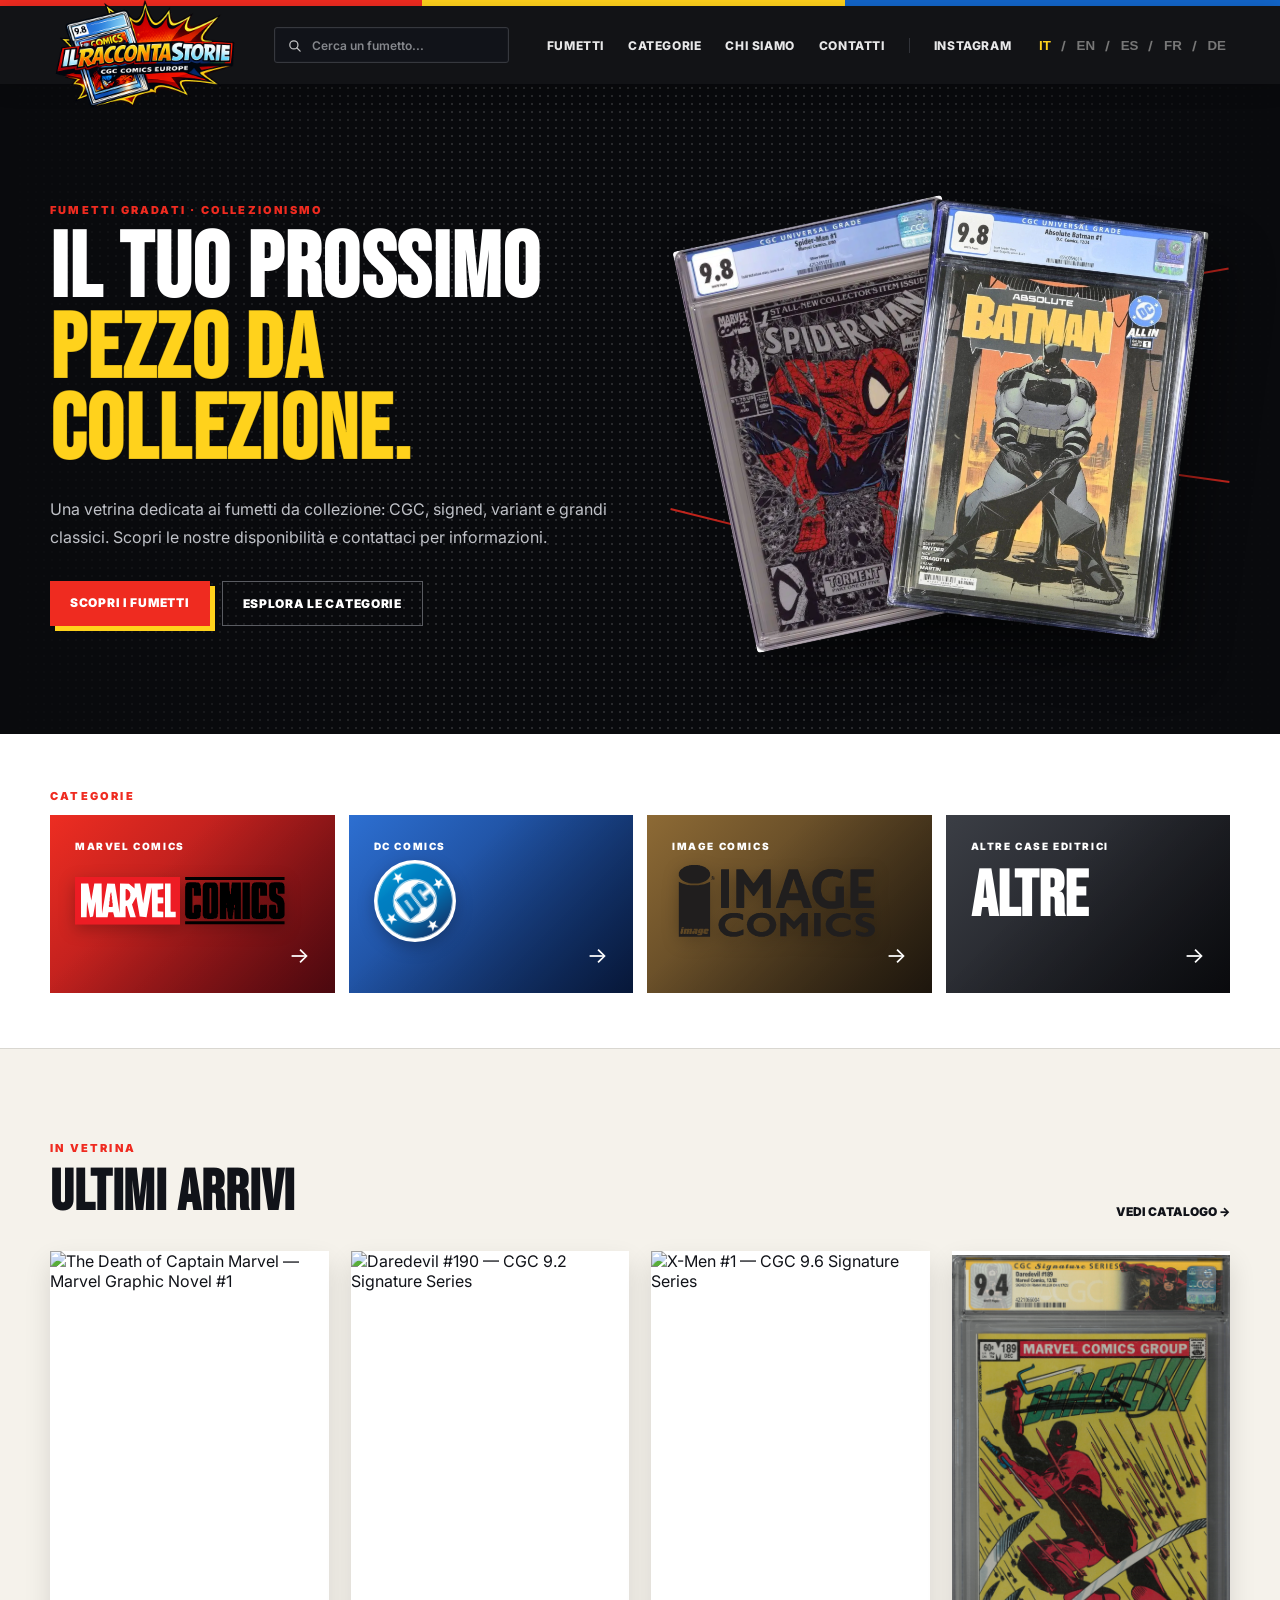
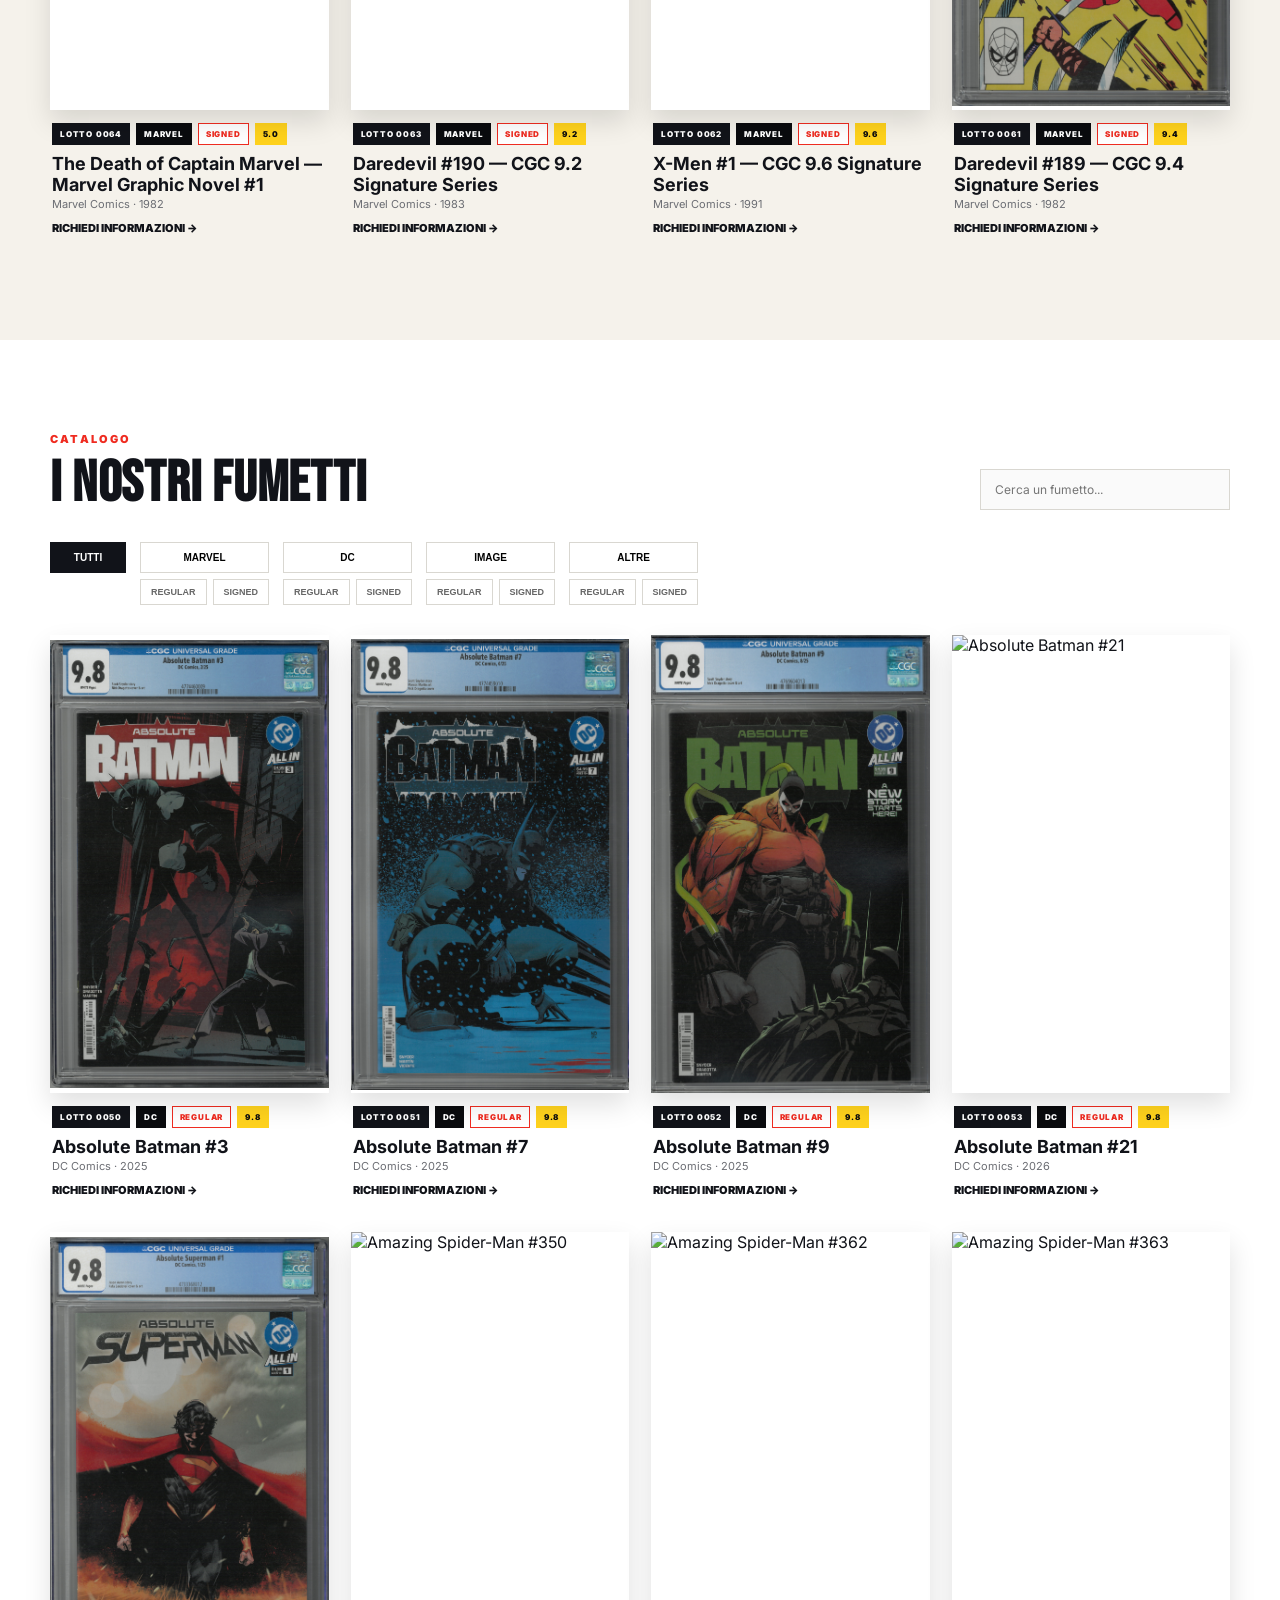
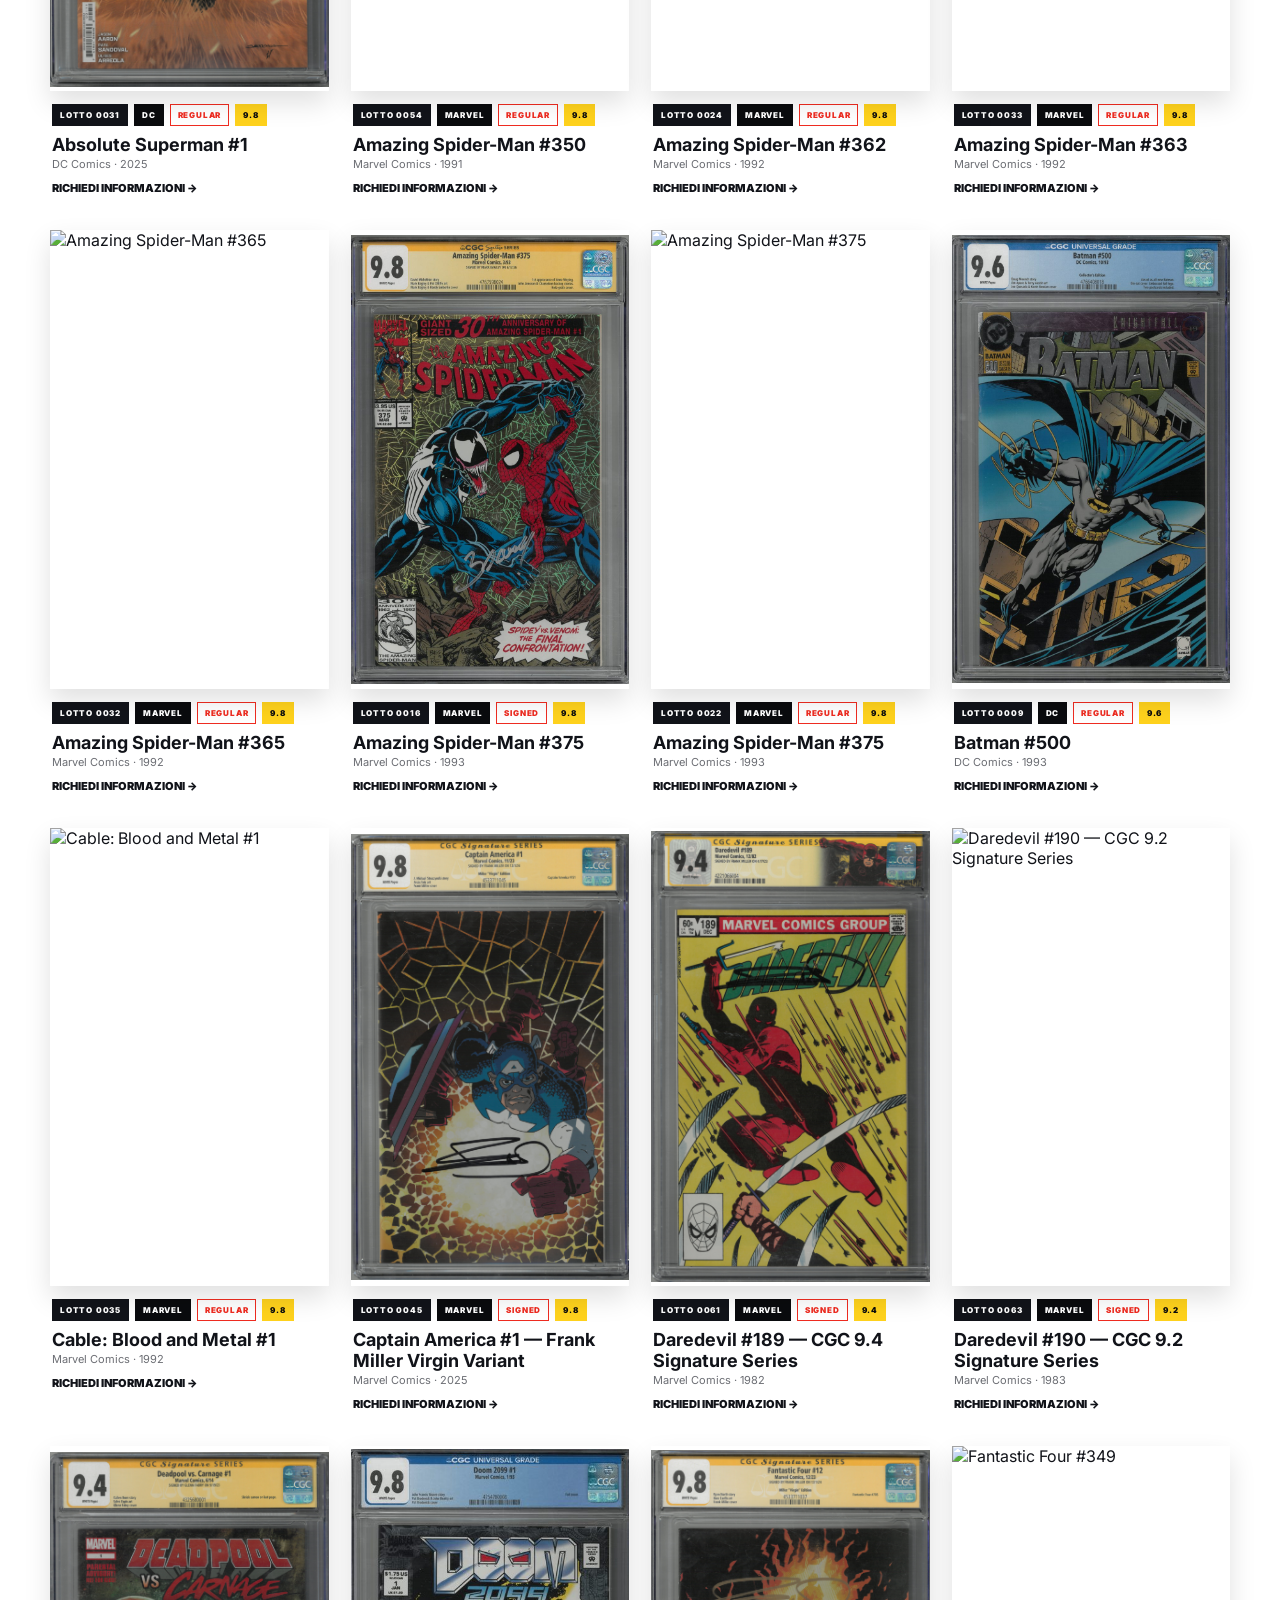
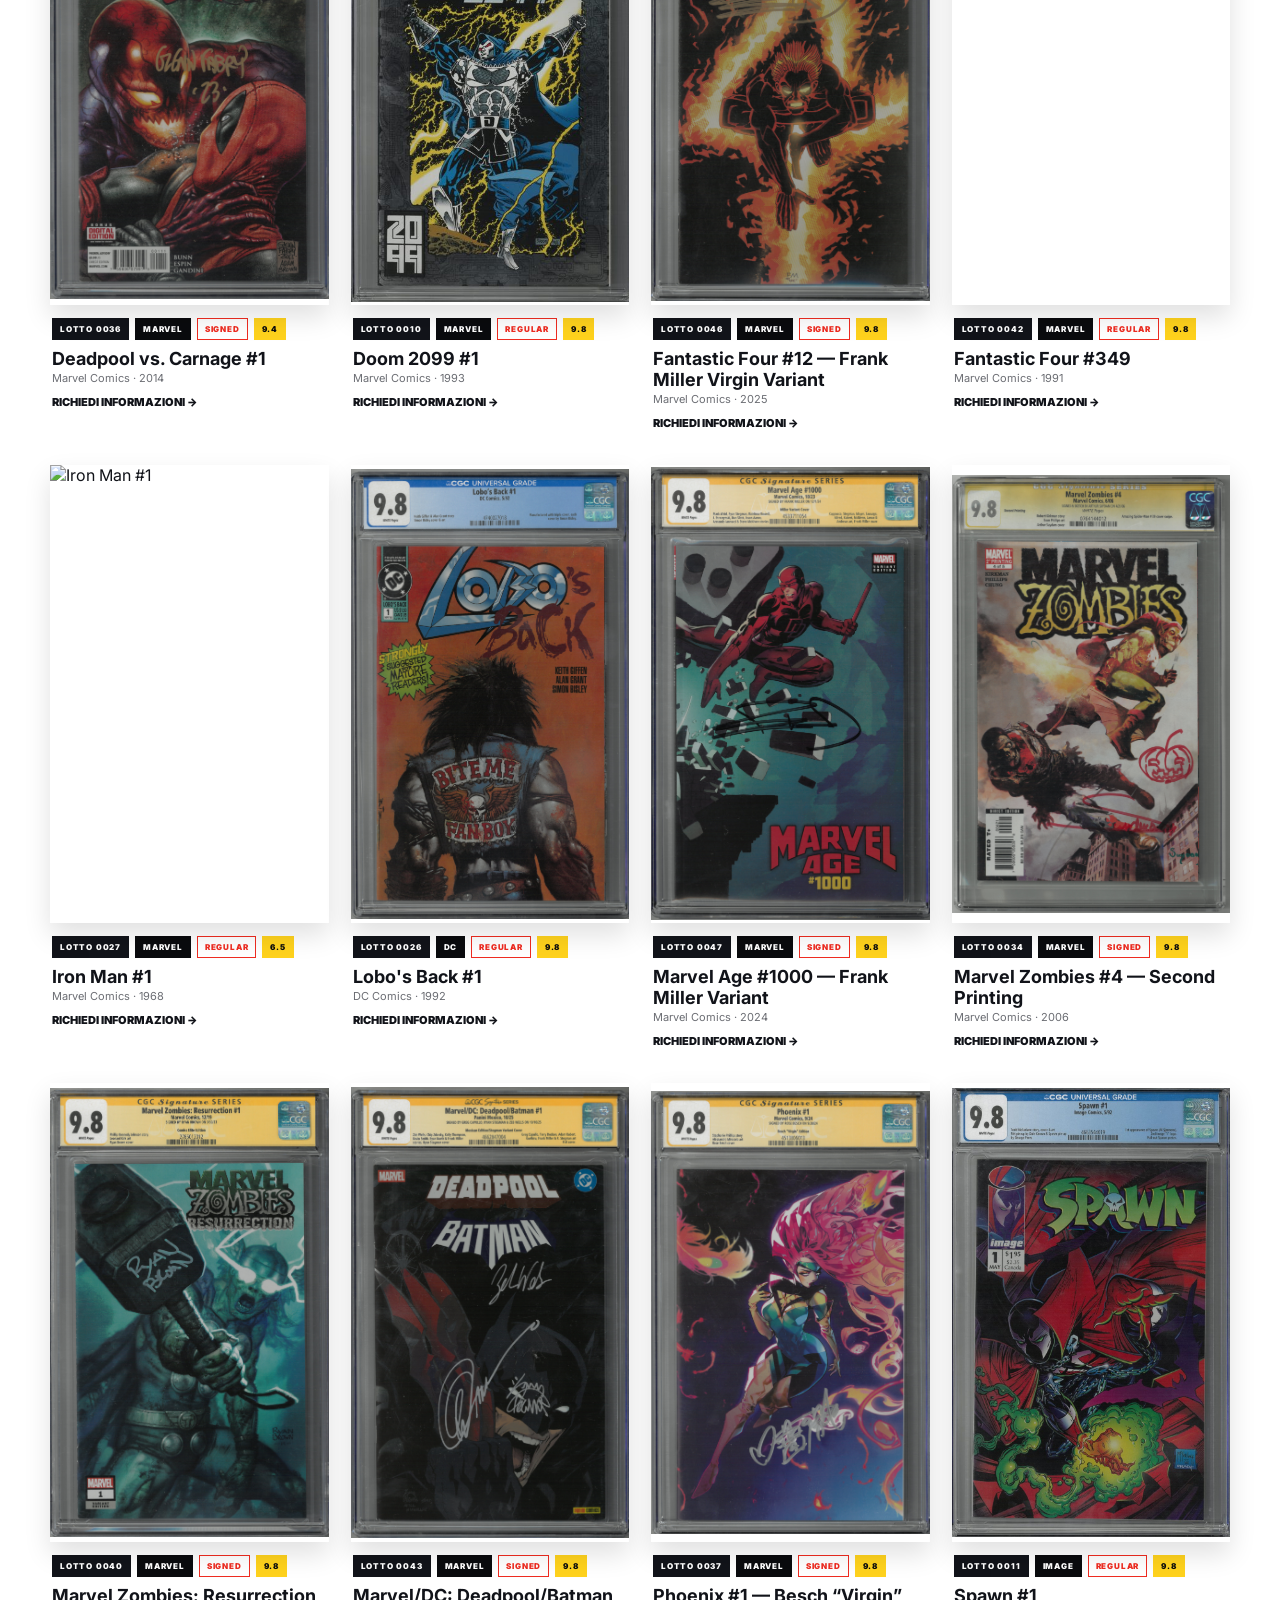
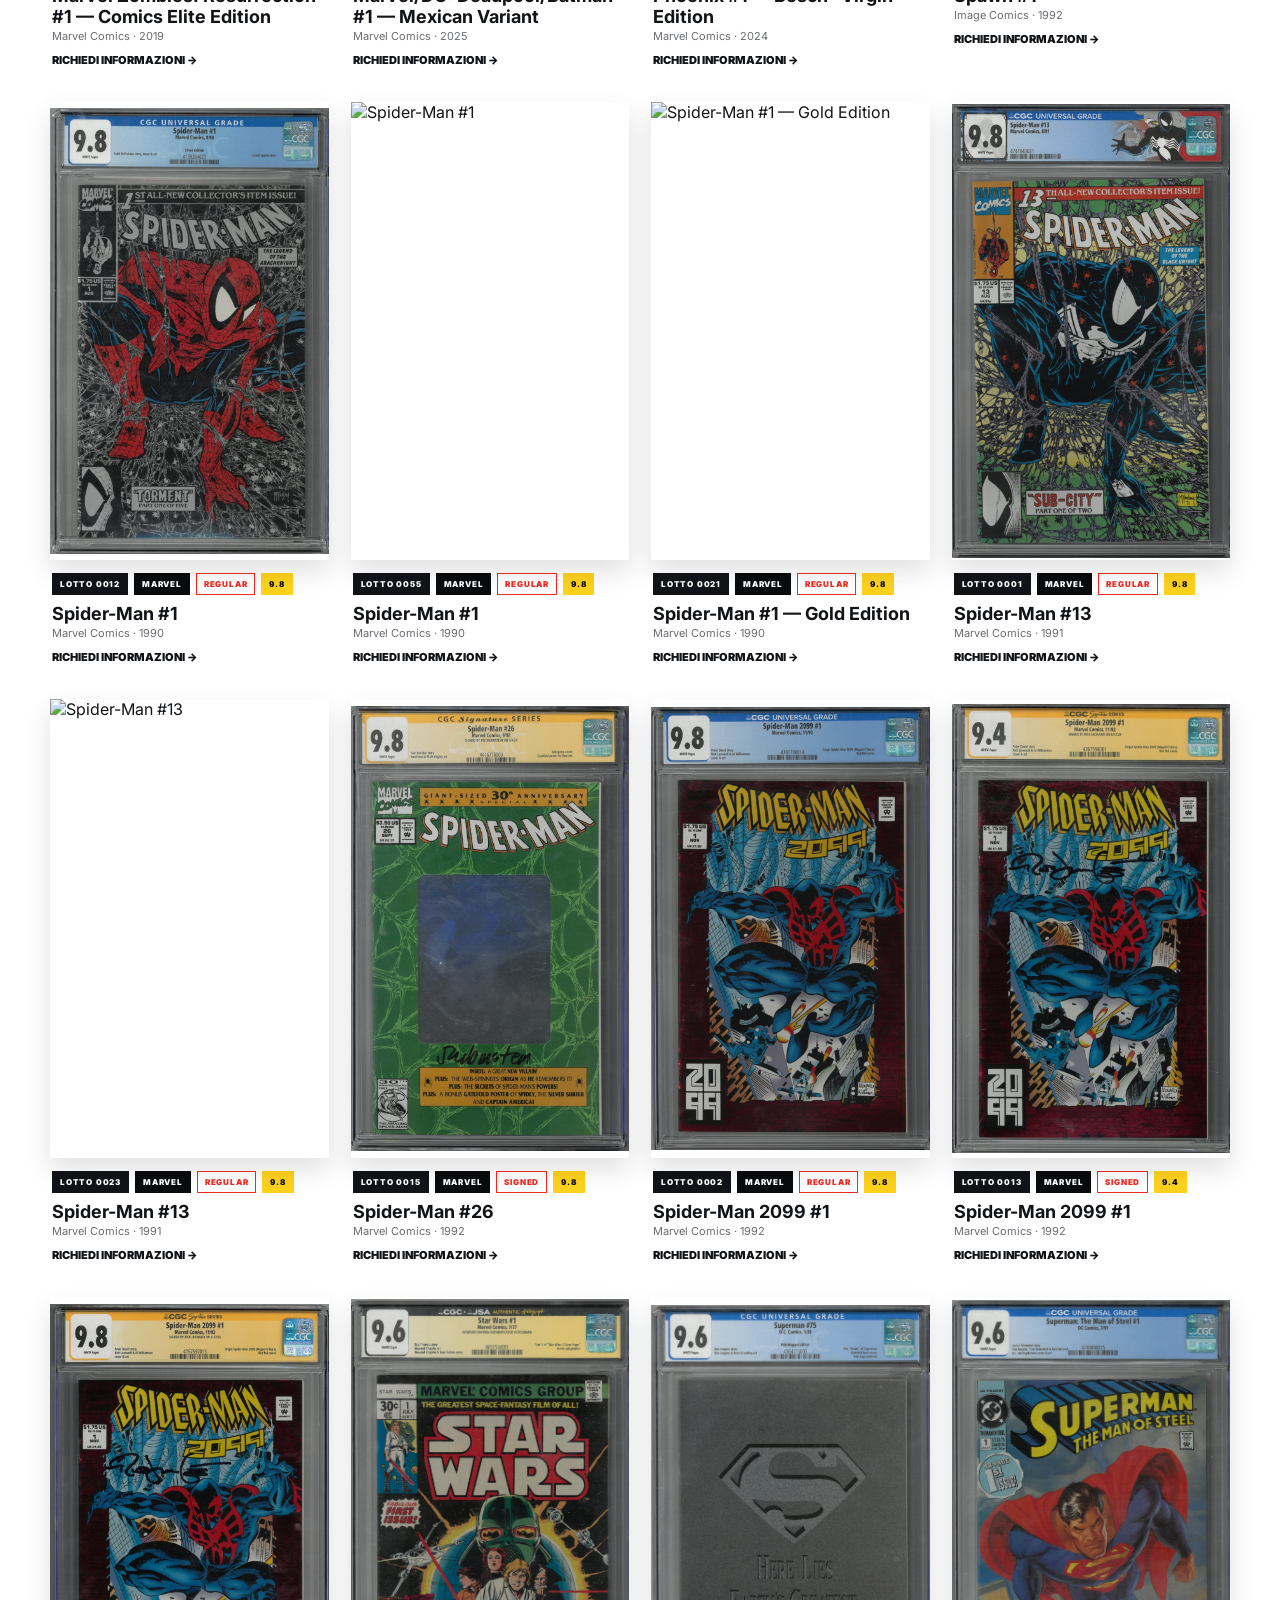
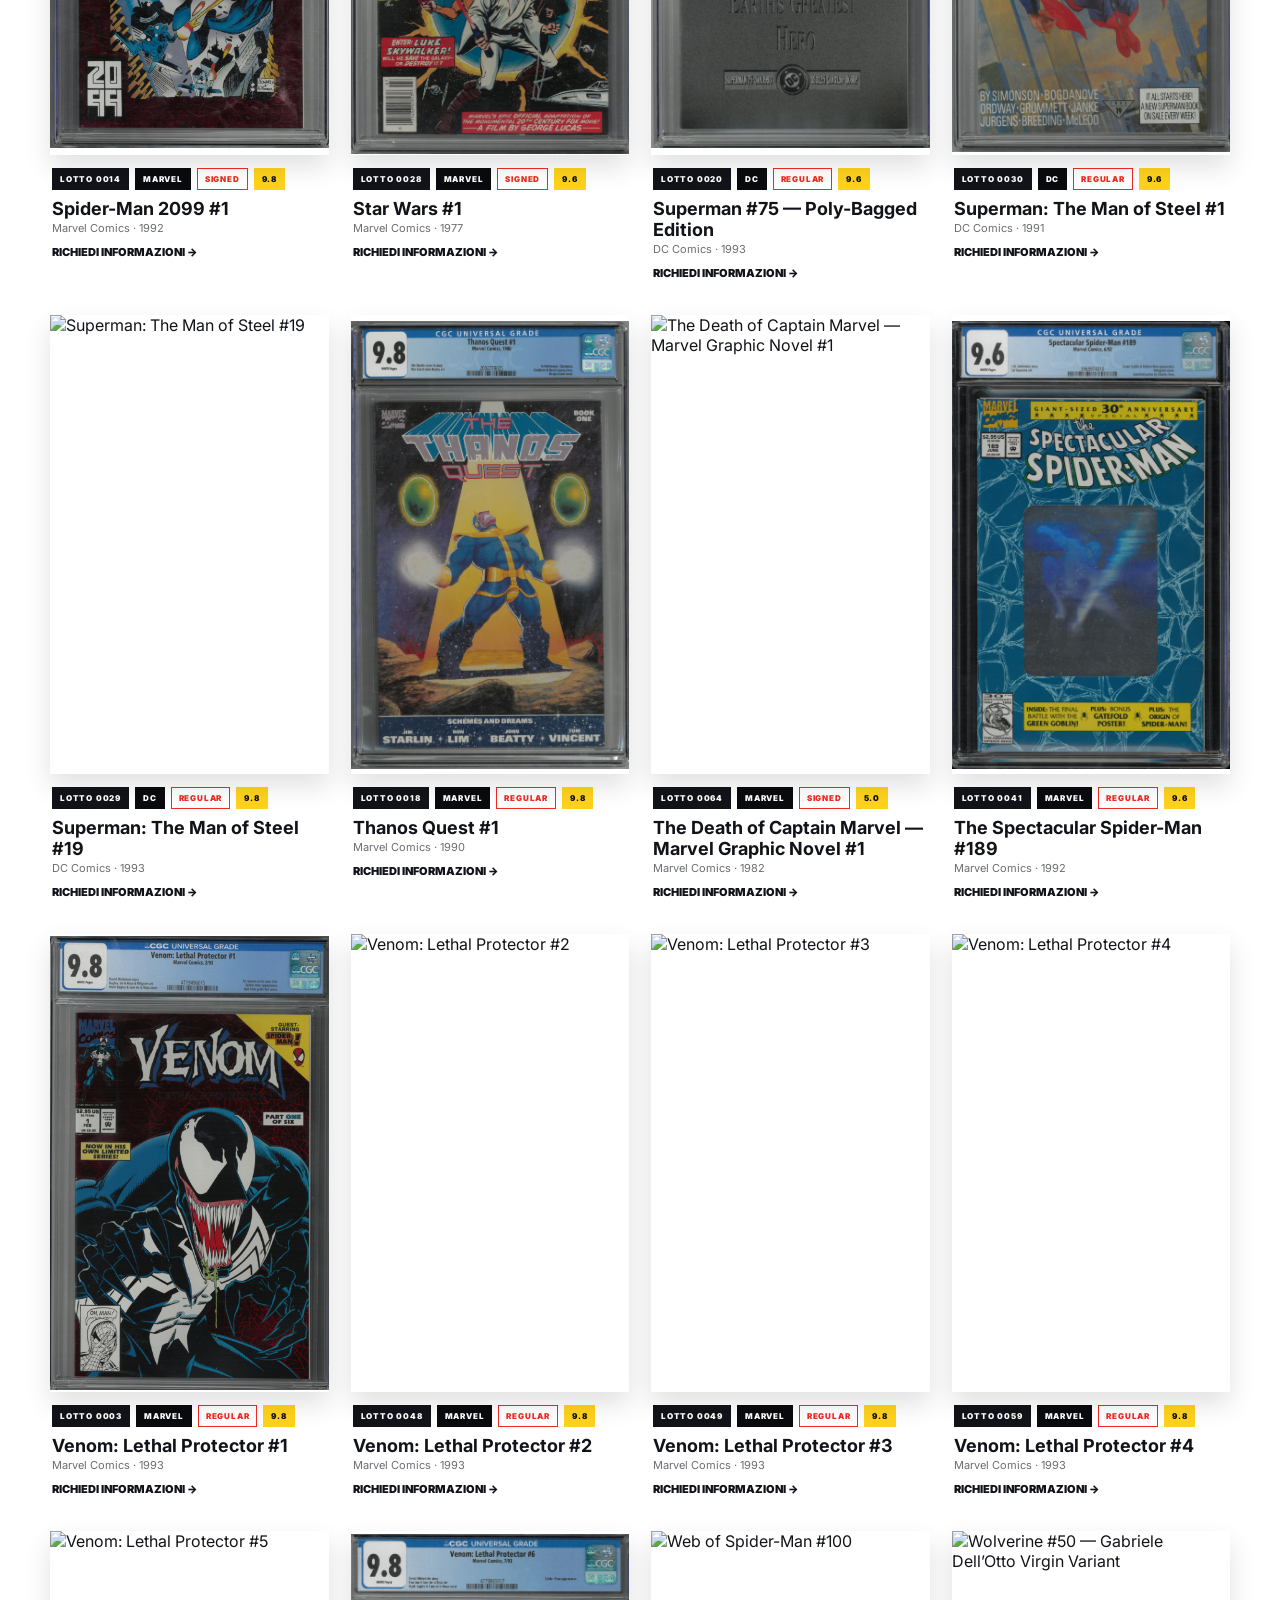
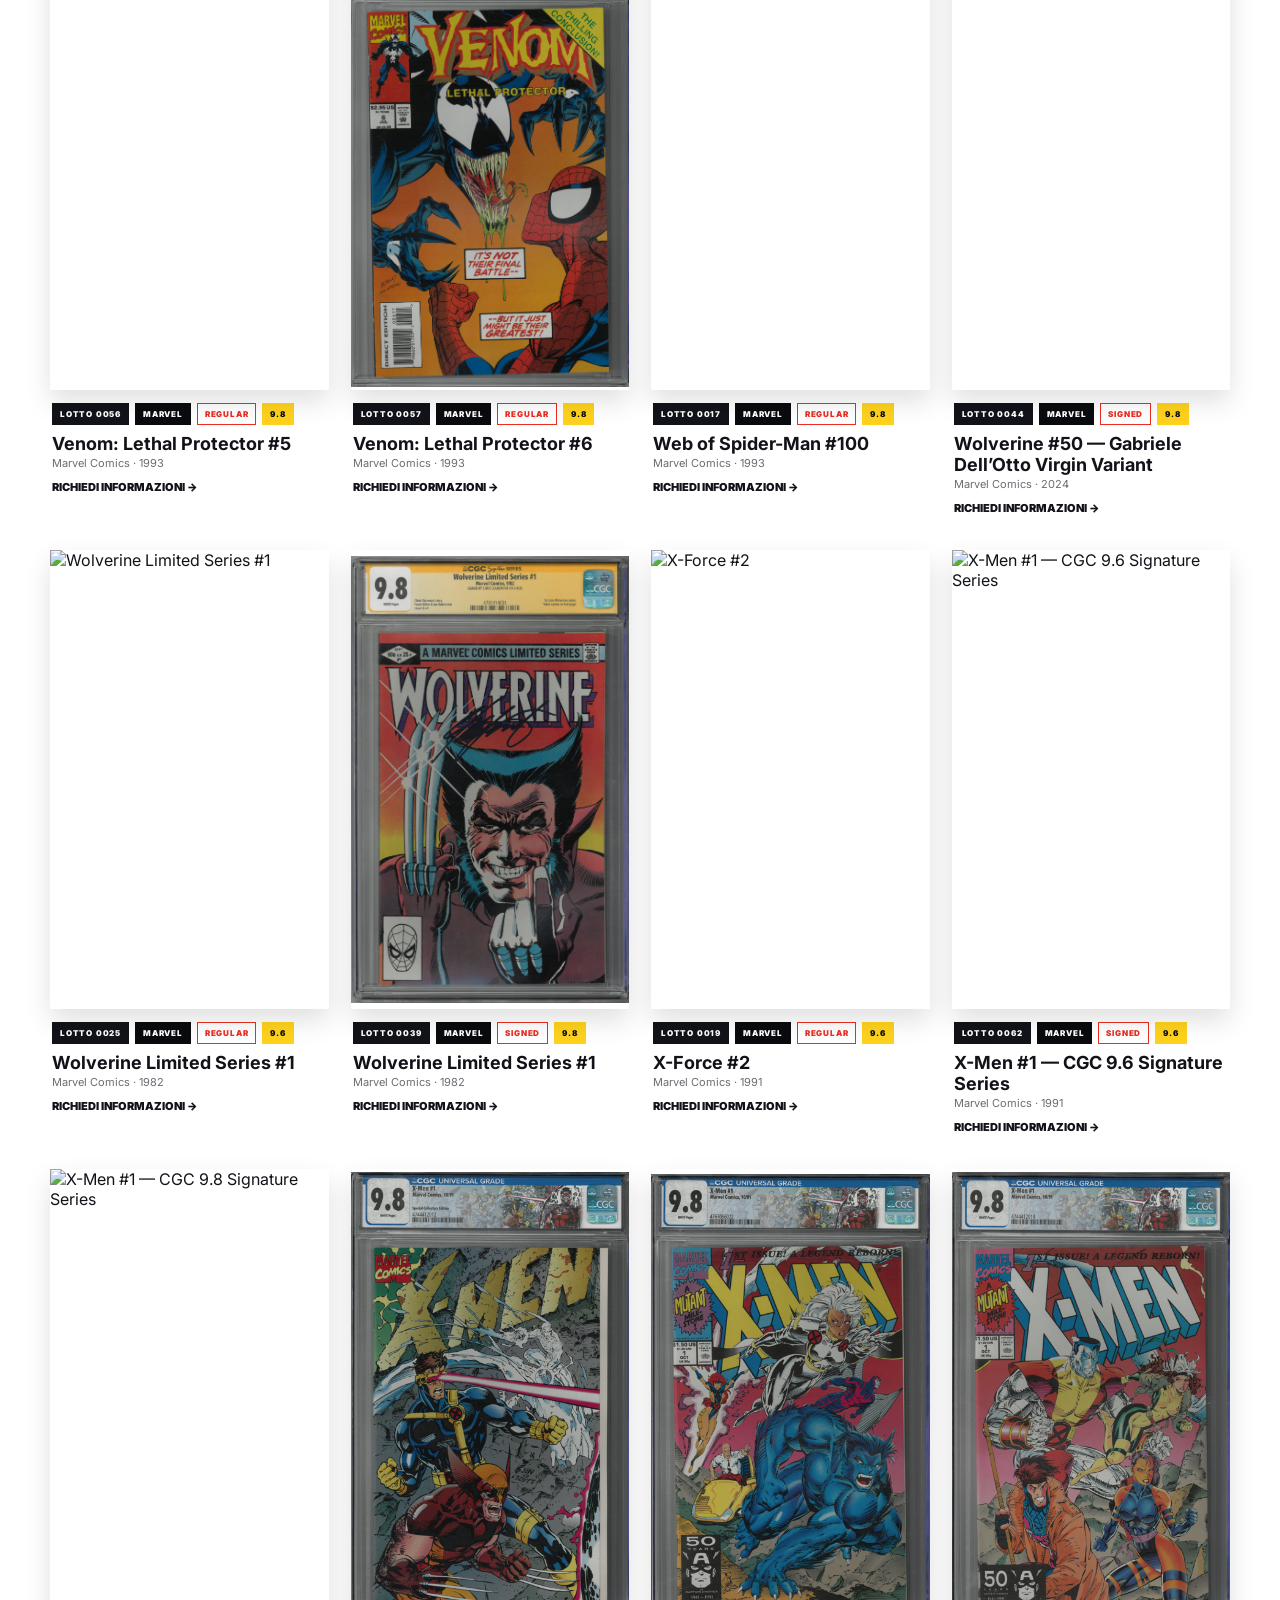
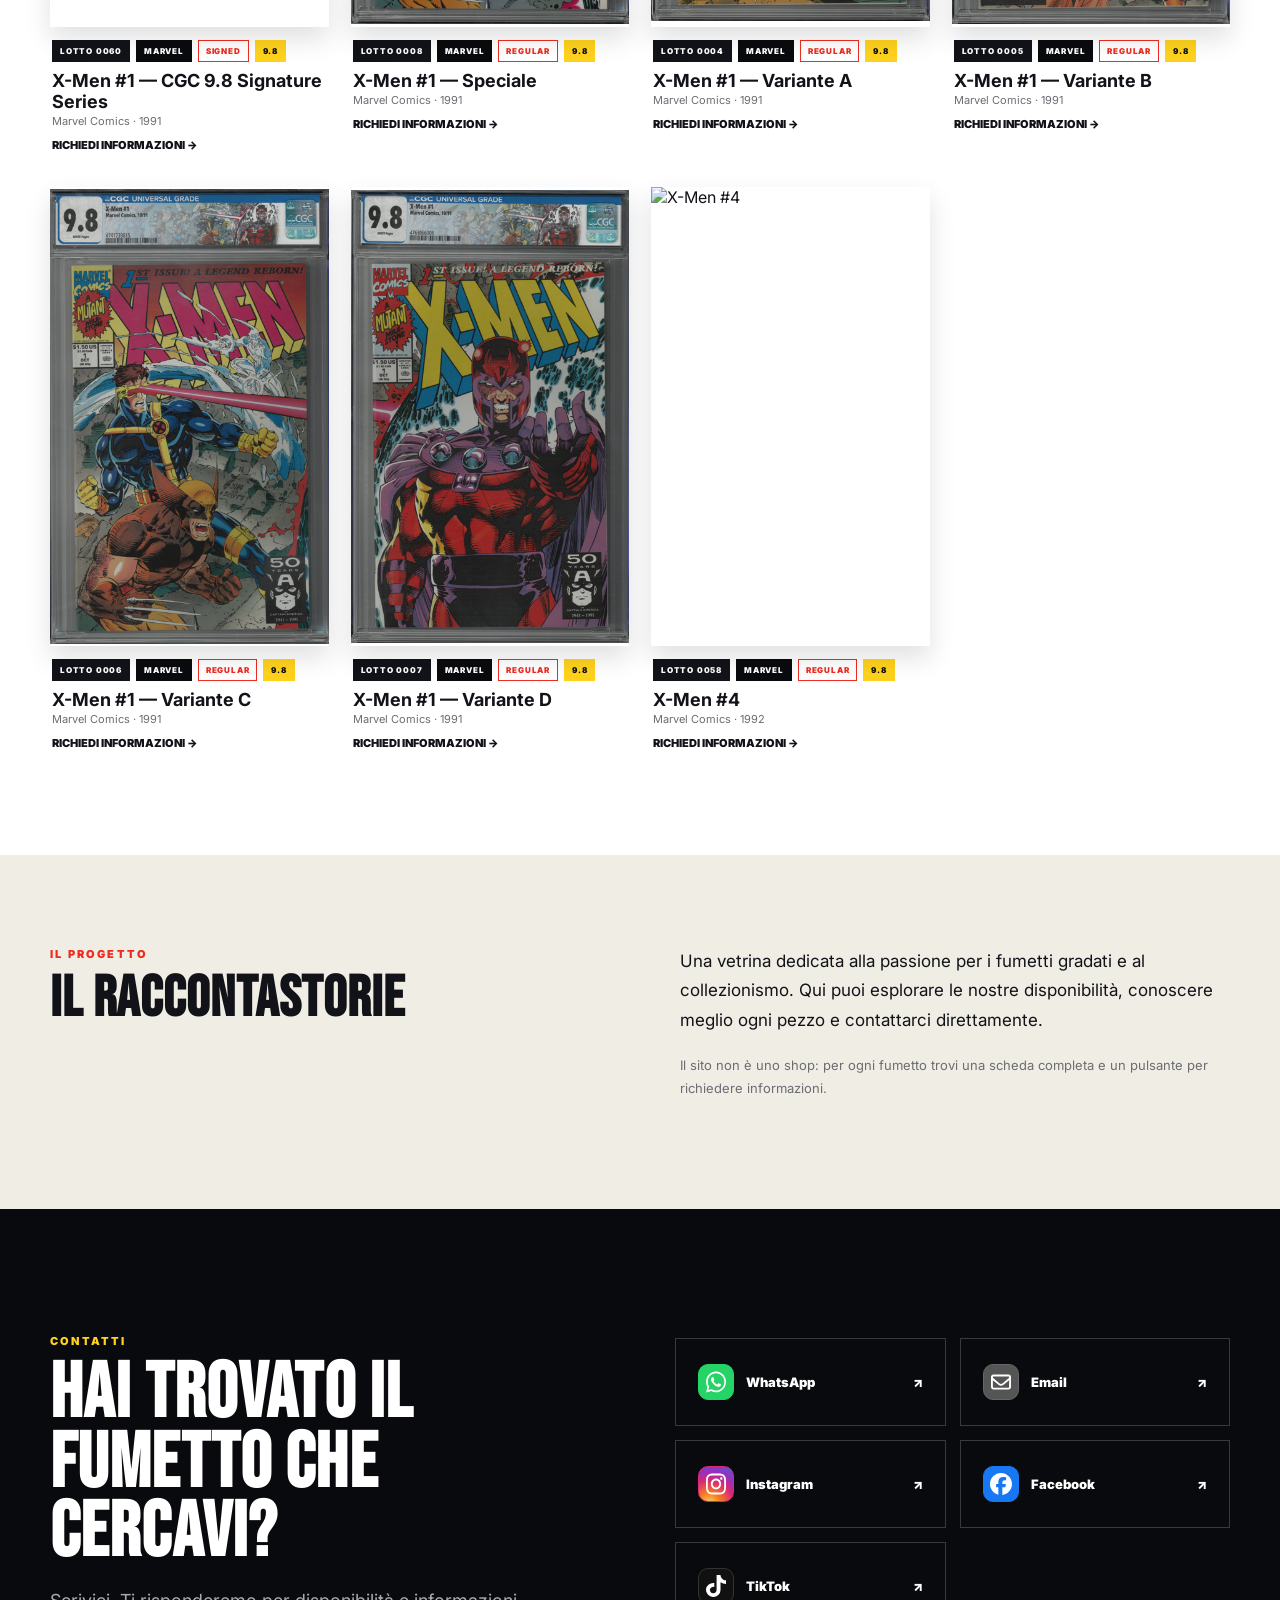
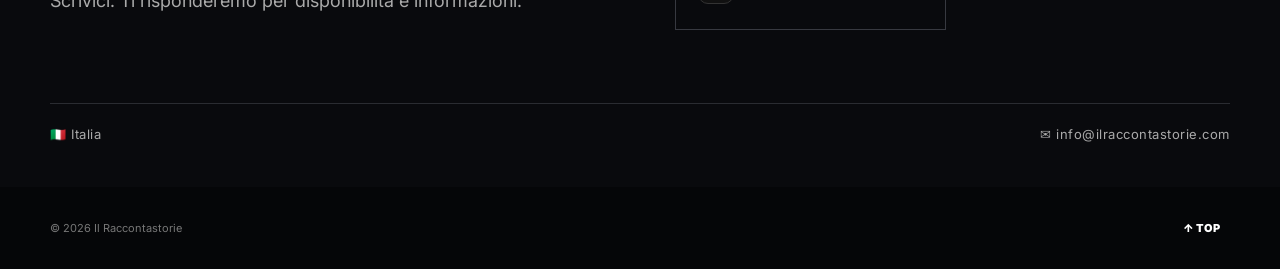
==== commit a88e21c4: "Remove Simpsons Comics #1 signed from catalog" ====
--- a/index.html
+++ b/index.html
@@ -359,7 +359,6 @@
   {"id":35,"lot":"0035","title":"Cable: Blood and Metal #1","number":"#1","publisher":"Marvel Comics","year":"1992","edition":"Part 1 of 2","type":"regular","category":"marvel","grade":"9.8","grader":"CGC","era":"vintage","pageQuality":"White Pages","customLabel":false,"images":["images/cable fronte.jpg","images/stable retro.jpg"],"description":{"it":"Cable: Blood and Metal #1, Marvel Comics, ottobre 1992. CGC Universal Grade 9.8 con pagine White Pages.","en":"Cable: Blood and Metal #1, Marvel Comics, October 1992. CGC Universal Grade 9.8 with White Pages.","es":"Cable: Blood and Metal #1, Marvel Comics, octubre de 1992. CGC Universal Grade 9.8 con páginas White Pages.","fr":"Cable: Blood and Metal #1, Marvel Comics, octobre 1992. CGC Universal Grade 9.8 avec pages White Pages.","de":"Cable: Blood and Metal #1, Marvel Comics, Oktober 1992. CGC Universal Grade 9.8 mit White Pages."},"descriptionSource":"front","new":true,"color":"blue"},
   {"id":36,"lot":"0036","title":"Deadpool vs. Carnage #1","number":"#1","publisher":"Marvel Comics","year":"2014","edition":"Signed by Glenn Fabry","type":"signed","category":"marvel","grade":"9.4","grader":"CGC","era":"modern","pageQuality":"White Pages","customLabel":false,"images":["images/deadpool fronte.jpg","images/deadpool retro.jpg"],"description":{"it":"Deadpool vs. Carnage #1, Marvel Comics, 2014. CGC Signature Series 9.4, firmato da Glenn Fabry il 19/09/2023.","en":"Deadpool vs. Carnage #1, Marvel Comics, 2014. CGC Signature Series 9.4, signed by Glenn Fabry on 19 September 2023.","es":"Deadpool vs. Carnage #1, Marvel Comics, 2014. CGC Signature Series 9.4, firmado por Glenn Fabry el 19/09/2023.","fr":"Deadpool vs. Carnage #1, Marvel Comics, 2014. CGC Signature Series 9.4, signé par Glenn Fabry le 19/09/2023.","de":"Deadpool vs. Carnage #1, Marvel Comics, 2014. CGC Signature Series 9.4, signiert von Glenn Fabry am 19.09.2023."},"descriptionSource":"front","new":true,"color":"red"},
   {"id":37,"lot":"0037","title":"Phoenix #1 — Besch “Virgin” Edition","number":"#1","publisher":"Marvel Comics","year":"2024","edition":"Bes​ch “Virgin” Edition · Signed by Rose Besch","type":"signed","category":"marvel","grade":"9.8","grader":"CGC","era":"modern","pageQuality":"White Pages","customLabel":false,"images":["images/fenice fronte.jpg","images/fenice retro.jpg"],"description":{"it":"Phoenix #1, Marvel Comics, settembre 2024. Edizione Bes​ch “Virgin”, CGC Signature Series 9.8, firmata da Rose Besch il 20/09/2024.","en":"Phoenix #1, Marvel Comics, September 2024. Besch “Virgin” Edition, CGC Signature Series 9.8, signed by Rose Besch on 20 September 2024.","es":"Phoenix #1, Marvel Comics, septiembre de 2024. Edición Bes​ch “Virgin”, CGC Signature Series 9.8, firmada por Rose Besch el 20/09/2024.","fr":"Phoenix #1, Marvel Comics, septembre 2024. Édition Bes​ch « Virgin », CGC Signature Series 9.8, signée par Rose Besch le 20/09/2024.","de":"Phoenix #1, Marvel Comics, September 2024. Bes​ch „Virgin“-Edition, CGC Signature Series 9.8, signiert von Rose Besch am 20.09.2024."},"descriptionSource":"front","new":true,"color":"purple"},
-  {"id":38,"lot":"0038","title":"Simpsons Comics #1","number":"#1","publisher":"Bongo Comics Group","year":"1993","edition":"CGC x JSA Authentic Autograph · Bill Morrison","type":"signed","category":"other","grade":"9.6","grader":"CGC","era":"vintage","pageQuality":"White Pages","customLabel":false,"images":["images/simpson fronte.jpg","images/simpson retro.jpg"],"description":{"it":"Simpsons Comics #1, Bongo Comics Group, 1993. CGC 9.6 con autografo di Bill Morrison autenticato da JSA.","en":"Simpsons Comics #1, Bongo Comics Group, 1993. CGC 9.6 with Bill Morrison's autograph authenticated by JSA.","es":"Simpsons Comics #1, Bongo Comics Group, 1993. CGC 9.6 con autógrafo de Bill Morrison autenticado por JSA.","fr":"Simpsons Comics #1, Bongo Comics Group, 1993. CGC 9.6 avec autographe de Bill Morrison authentifié par JSA.","de":"Simpsons Comics #1, Bongo Comics Group, 1993. CGC 9.6 mit von JSA authentifiziertem Autogramm von Bill Morrison."},"descriptionSource":"front","new":true,"color":"yellow"},
   {"id":39,"lot":"0039","title":"Wolverine Limited Series #1","number":"#1","publisher":"Marvel Comics","year":"1982","edition":"Signed by Chris Claremont","type":"signed","category":"marvel","grade":"9.8","grader":"CGC","era":"vintage","pageQuality":"White Pages","customLabel":false,"images":["images/wolverine fronte.jpg","images/wolverine retro.jpg"],"description":{"it":"Wolverine Limited Series #1, Marvel Comics, settembre 1982. CGC Signature Series 9.8, firmato da Chris Claremont il 04/03/2026.","en":"Wolverine Limited Series #1, Marvel Comics, September 1982. CGC Signature Series 9.8, signed by Chris Claremont on 4 March 2026.","es":"Wolverine Limited Series #1, Marvel Comics, septiembre de 1982. CGC Signature Series 9.8, firmado por Chris Claremont el 04/03/2026.","fr":"Wolverine Limited Series #1, Marvel Comics, septembre 1982. CGC Signature Series 9.8, signé par Chris Claremont le 04/03/2026.","de":"Wolverine Limited Series #1, Marvel Comics, September 1982. CGC Signature Series 9.8, signiert von Chris Claremont am 04.03.2026."},"descriptionSource":"front","new":true,"color":"red"},
   {"id":40,"lot":"0040","title":"Marvel Zombies: Resurrection #1 — Comics Elite Edition","number":"#1","publisher":"Marvel Comics","year":"2019","edition":"Comics Elite Edition · Signed by Ryan Brown","type":"signed","category":"marvel","grade":"9.8","grader":"CGC","era":"modern","pageQuality":"White Pages","customLabel":false,"images":["images/zombie 2 fronte.jpg","images/zombie 2 retro.jpg"],"description":{"it":"Marvel Zombies: Resurrection #1, edizione Comics Elite. CGC Signature Series 9.8, firmato da Ryan Brown il 30/03/2023.","en":"Marvel Zombies: Resurrection #1, Comics Elite Edition. CGC Signature Series 9.8, signed by Ryan Brown on 30 March 2023.","es":"Marvel Zombies: Resurrection #1, edición Comics Elite. CGC Signature Series 9.8, firmado por Ryan Brown el 30/03/2023.","fr":"Marvel Zombies: Resurrection #1, édition Comics Elite. CGC Signature Series 9.8, signé par Ryan Brown le 30/03/2023.","de":"Marvel Zombies: Resurrection #1, Comics Elite Edition. CGC Signature Series 9.8, signiert von Ryan Brown am 30.03.2023."},"descriptionSource":"front","new":true,"color":"green"}
 ,
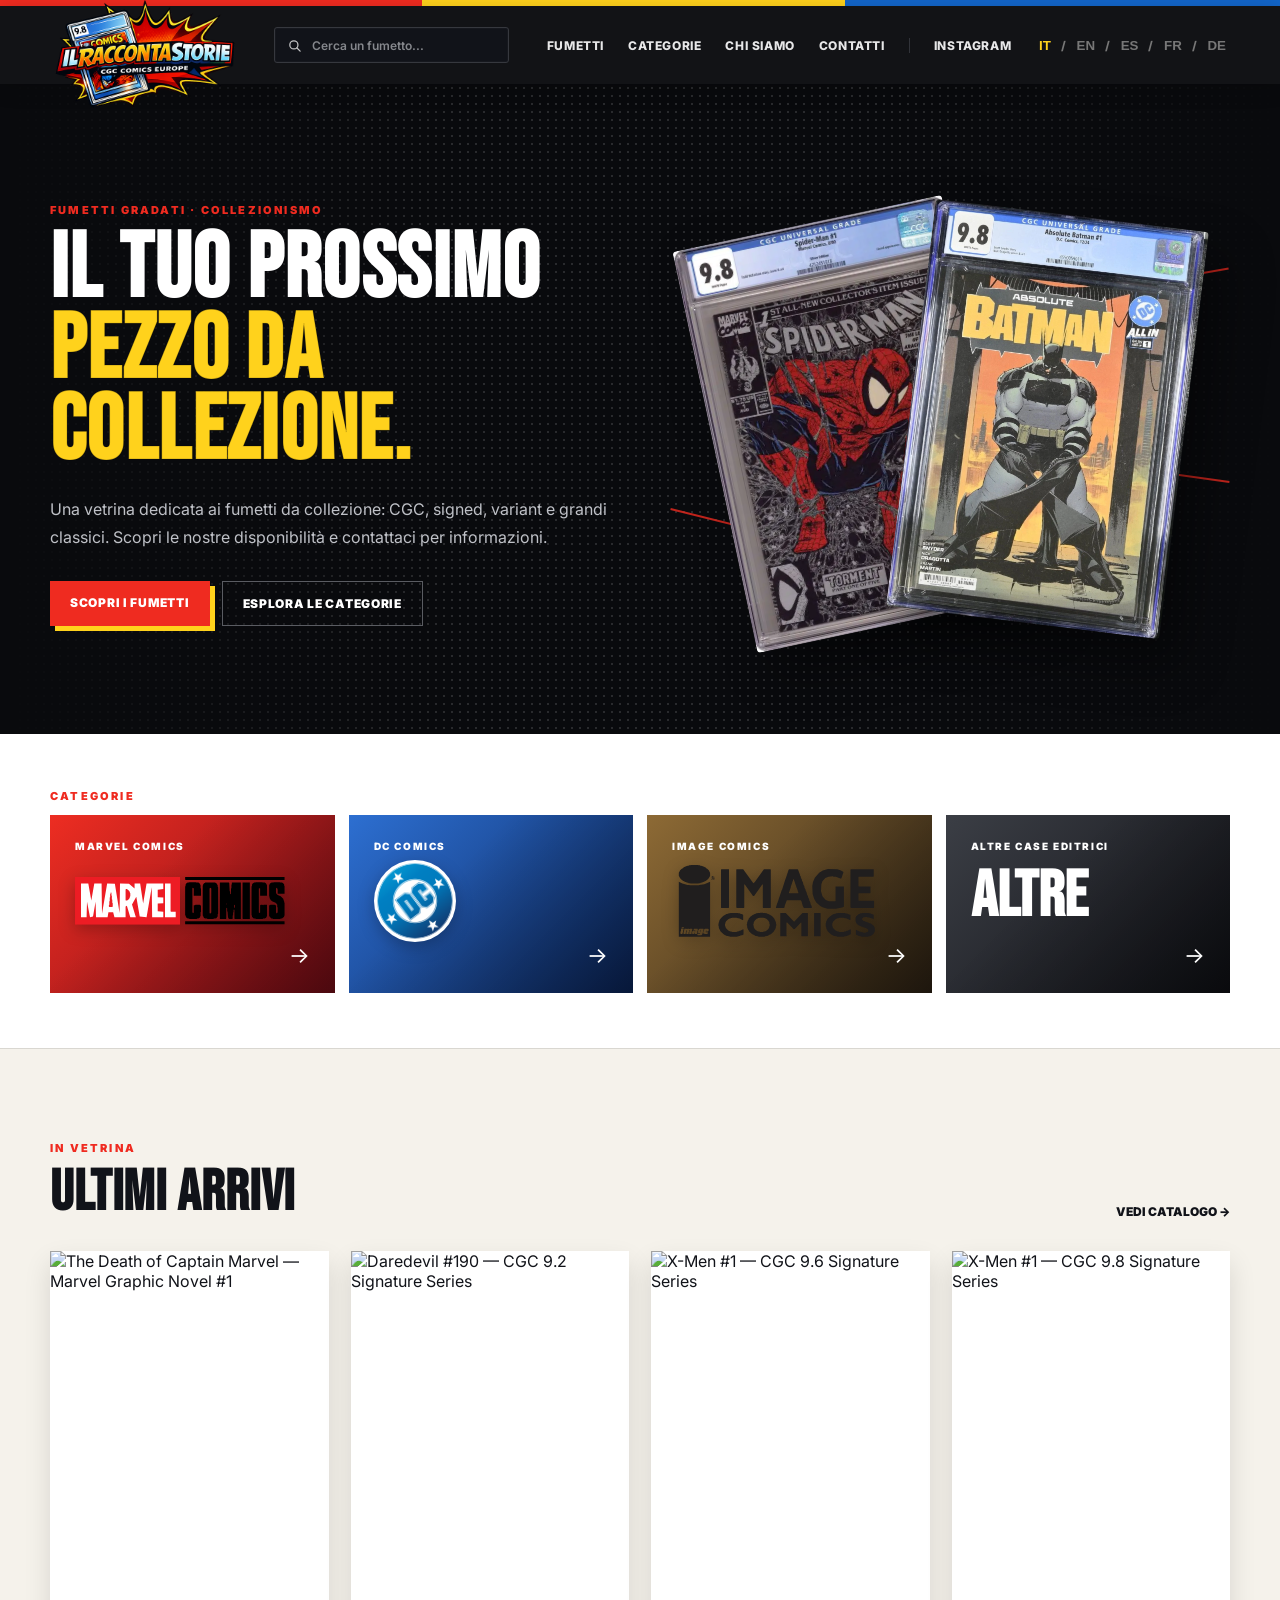
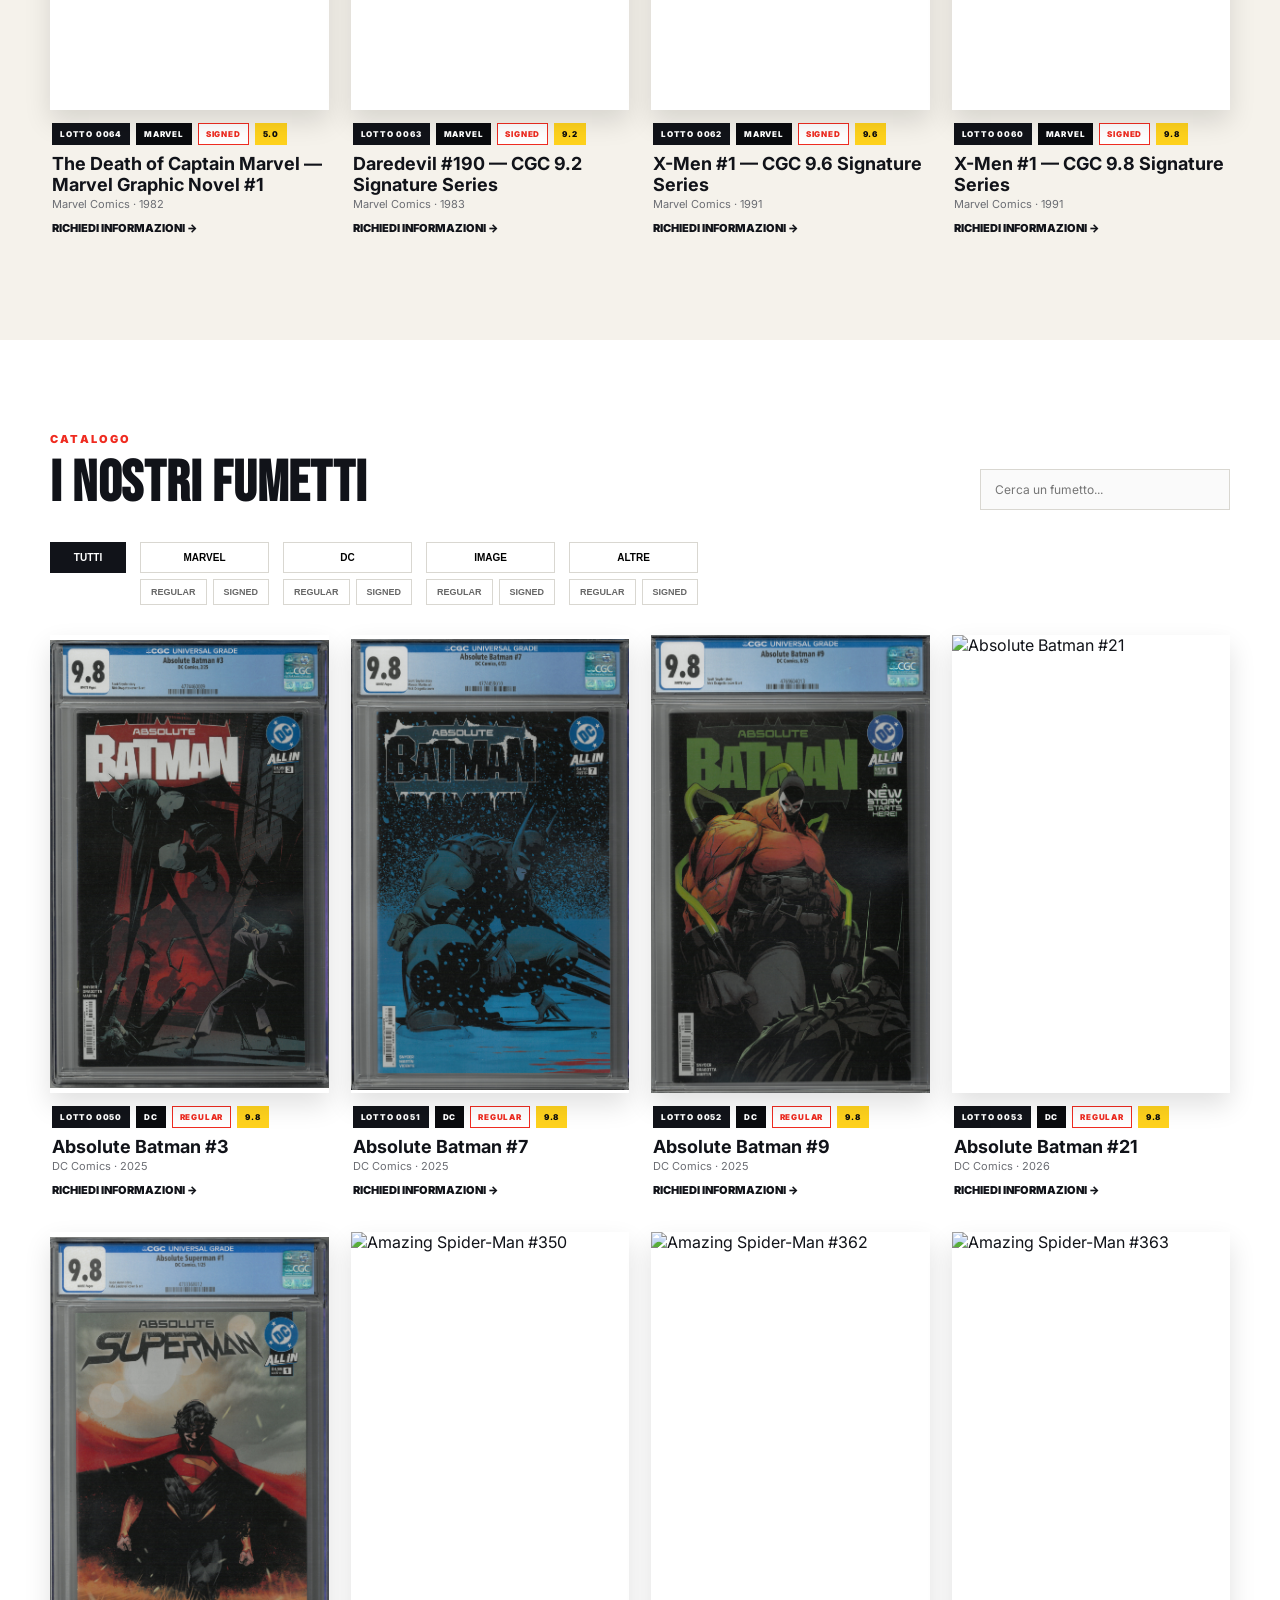
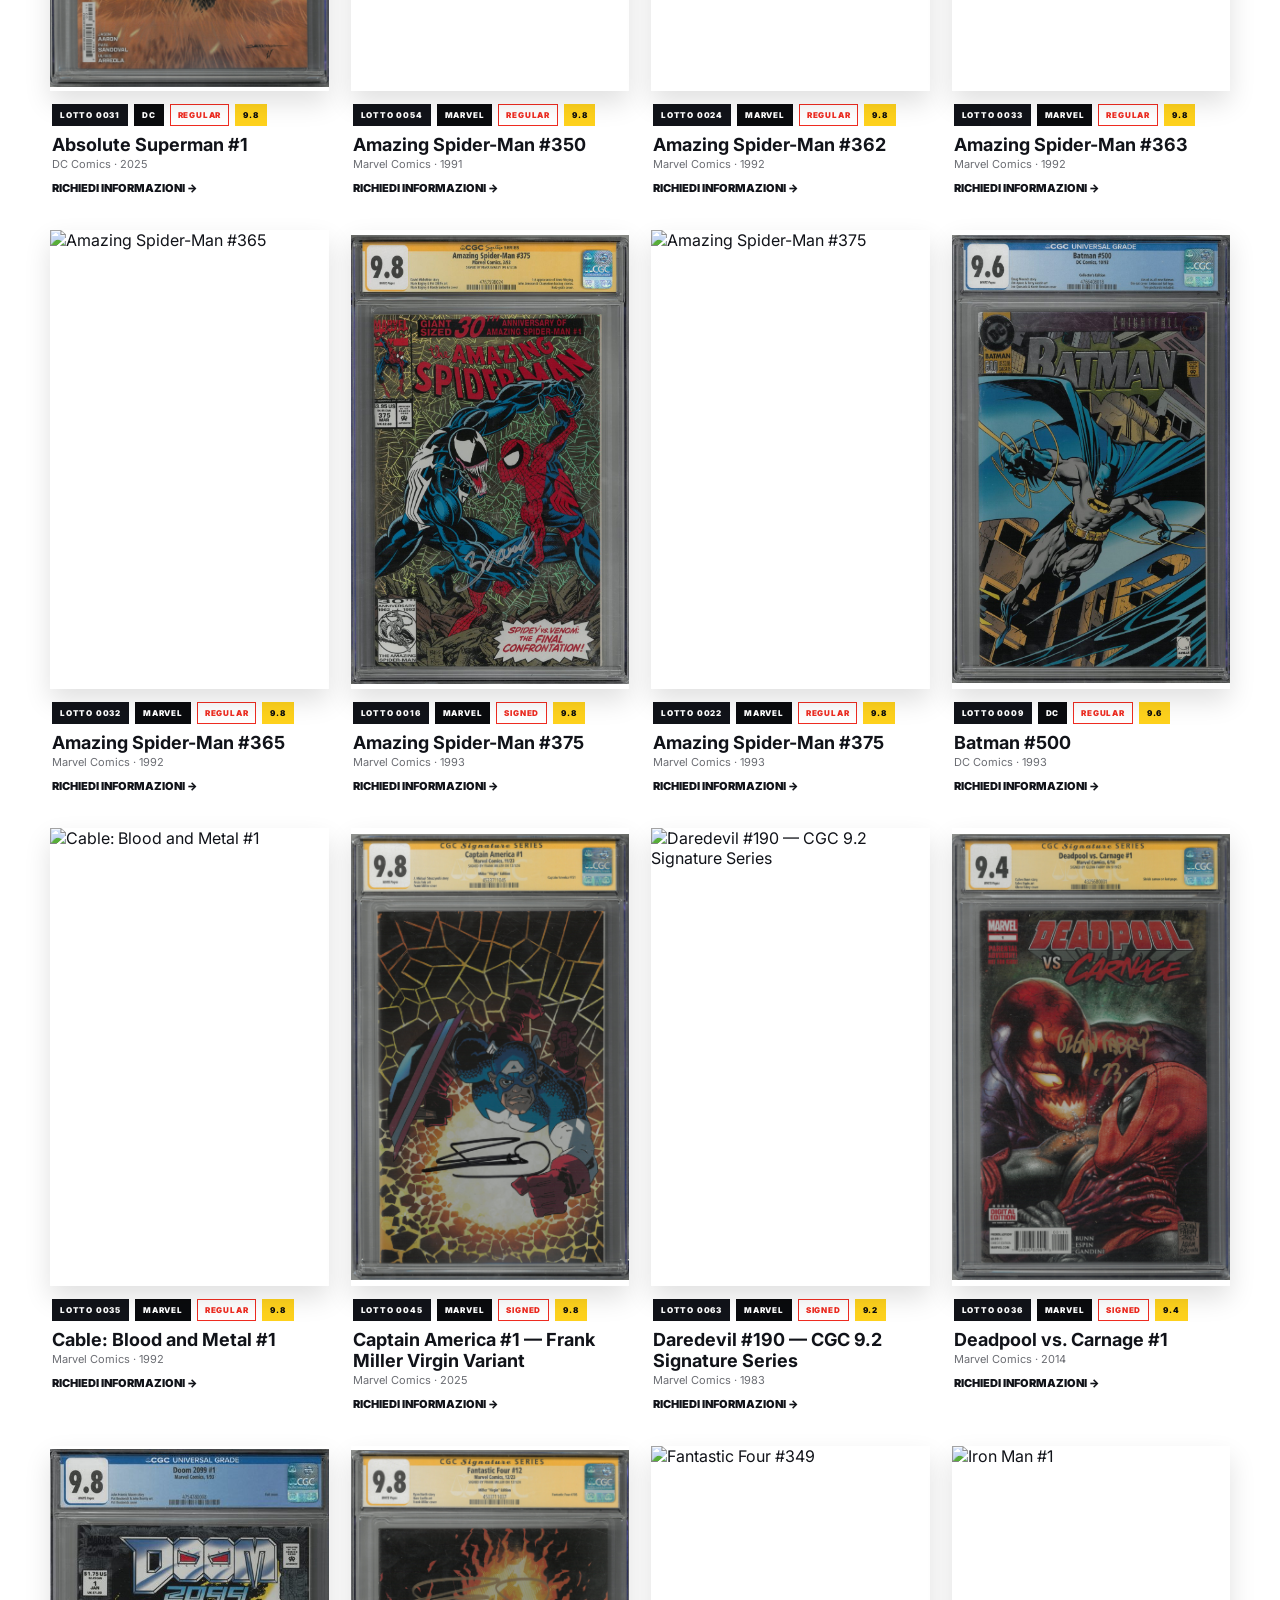
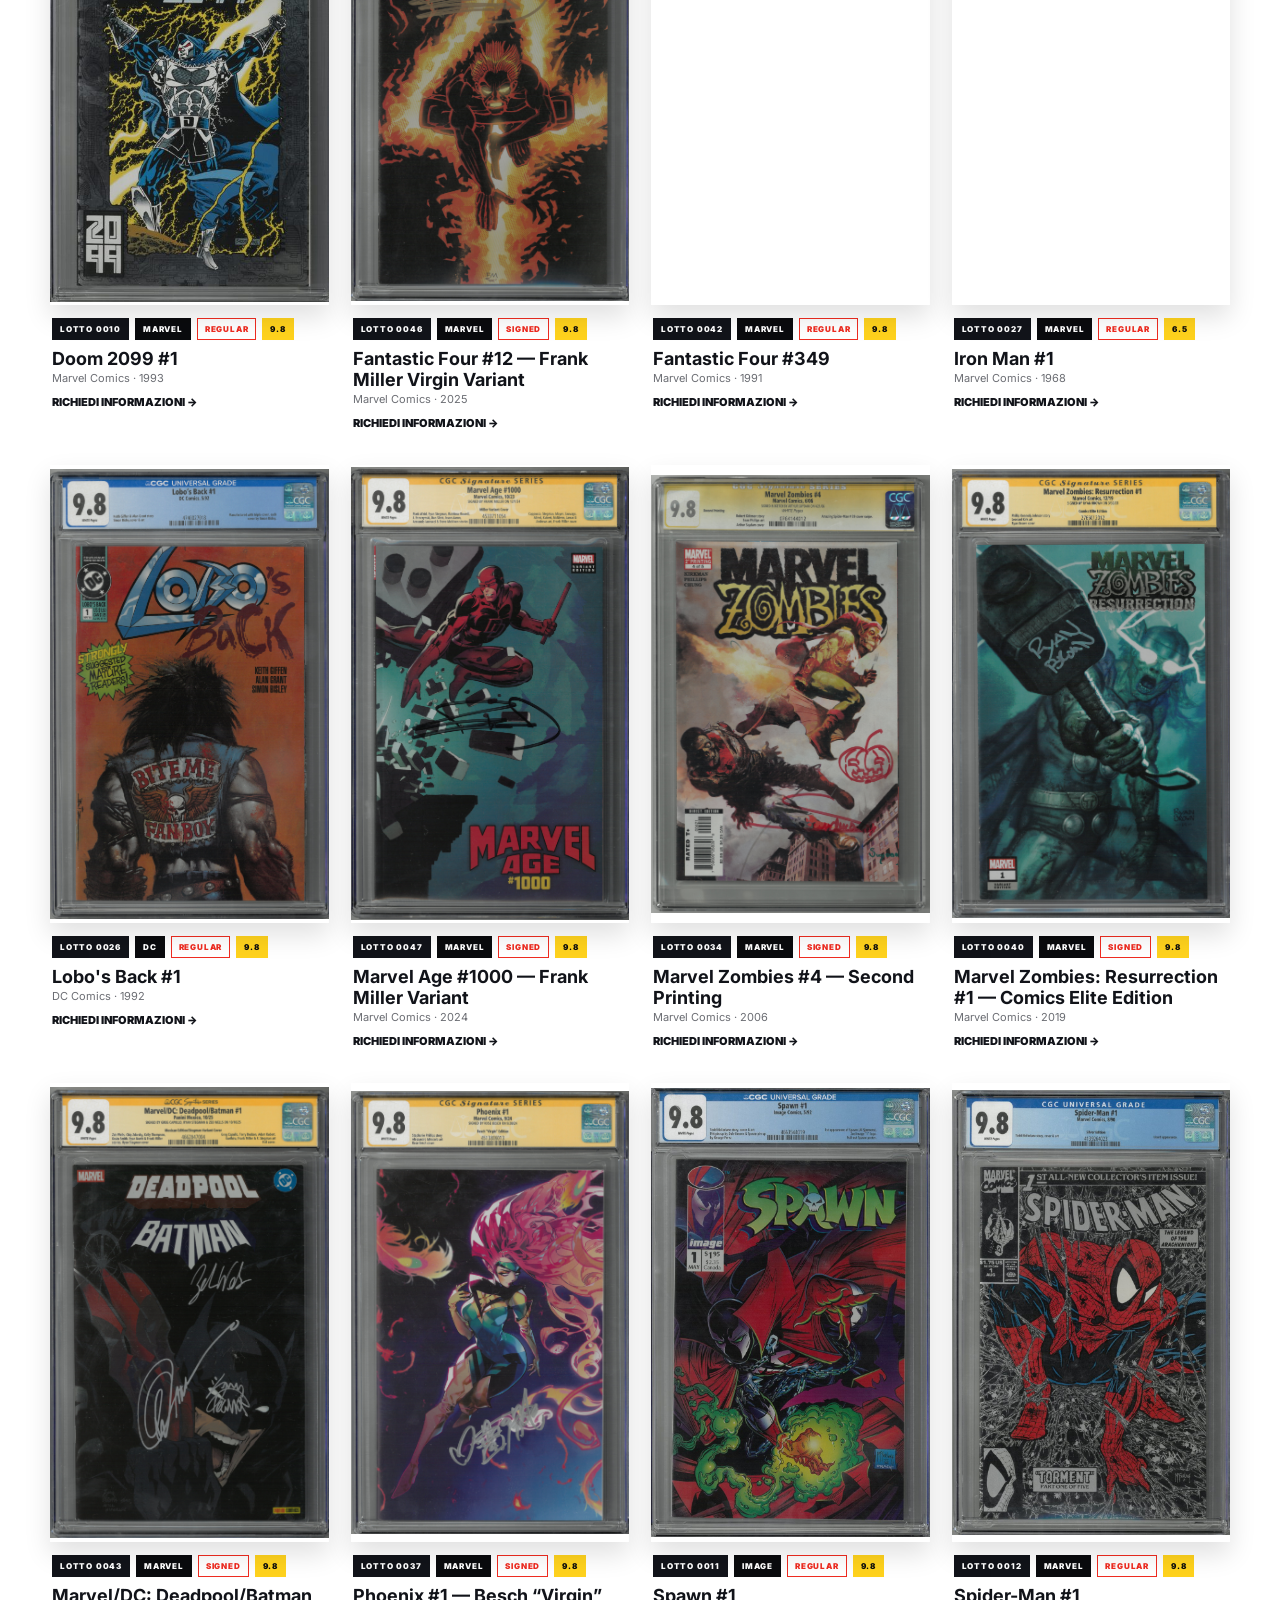
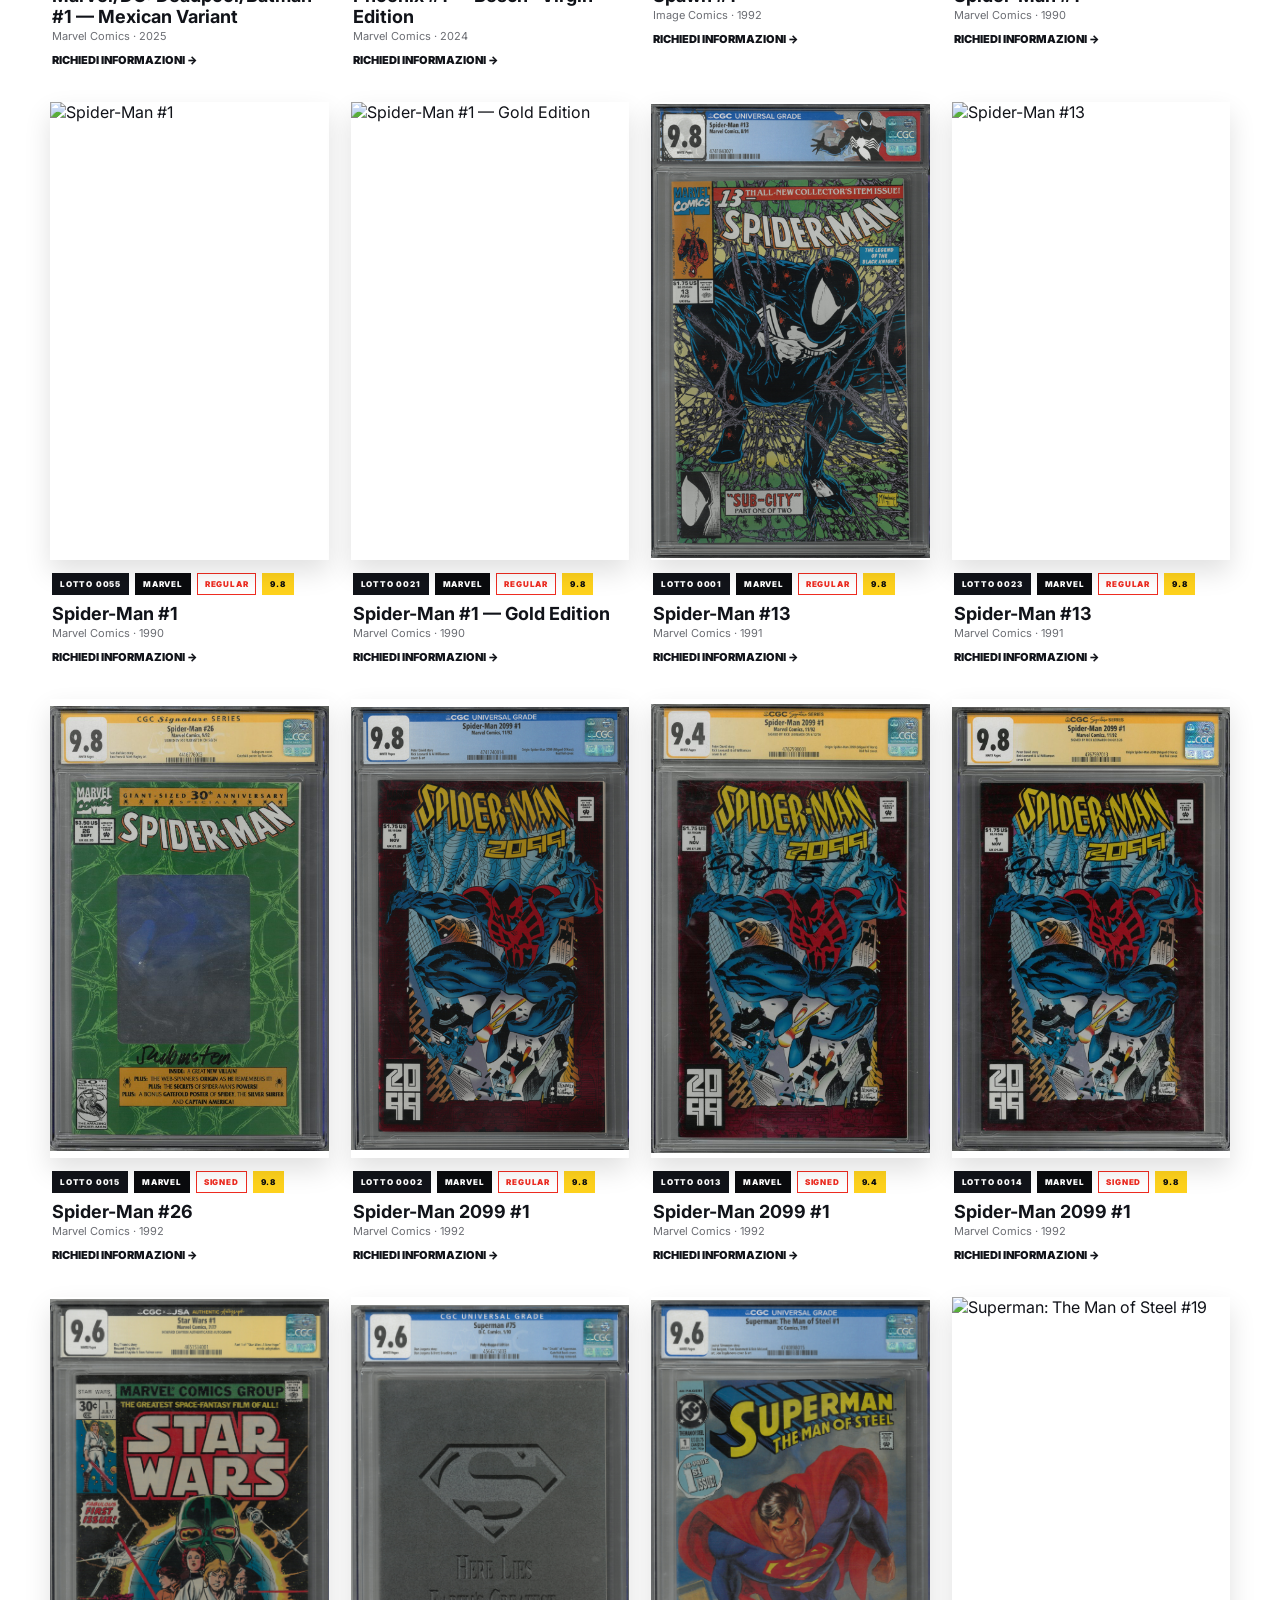
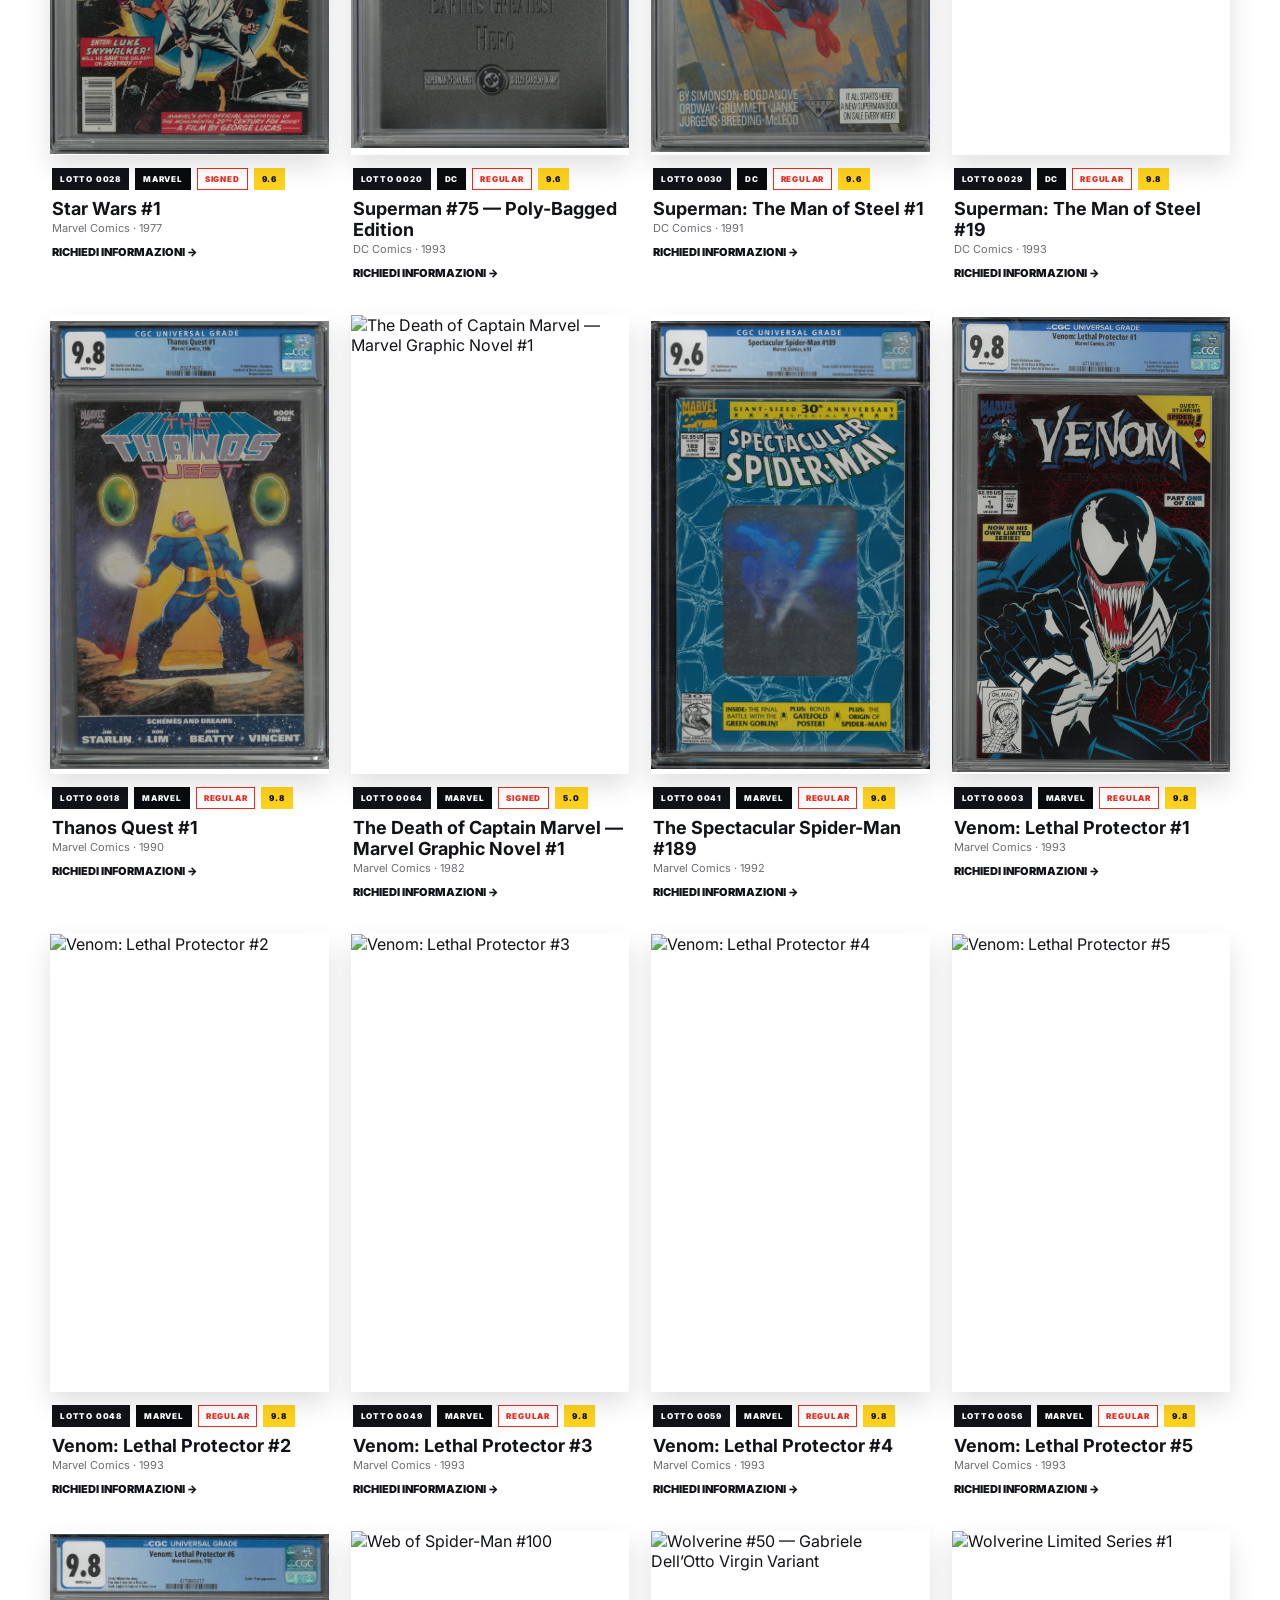
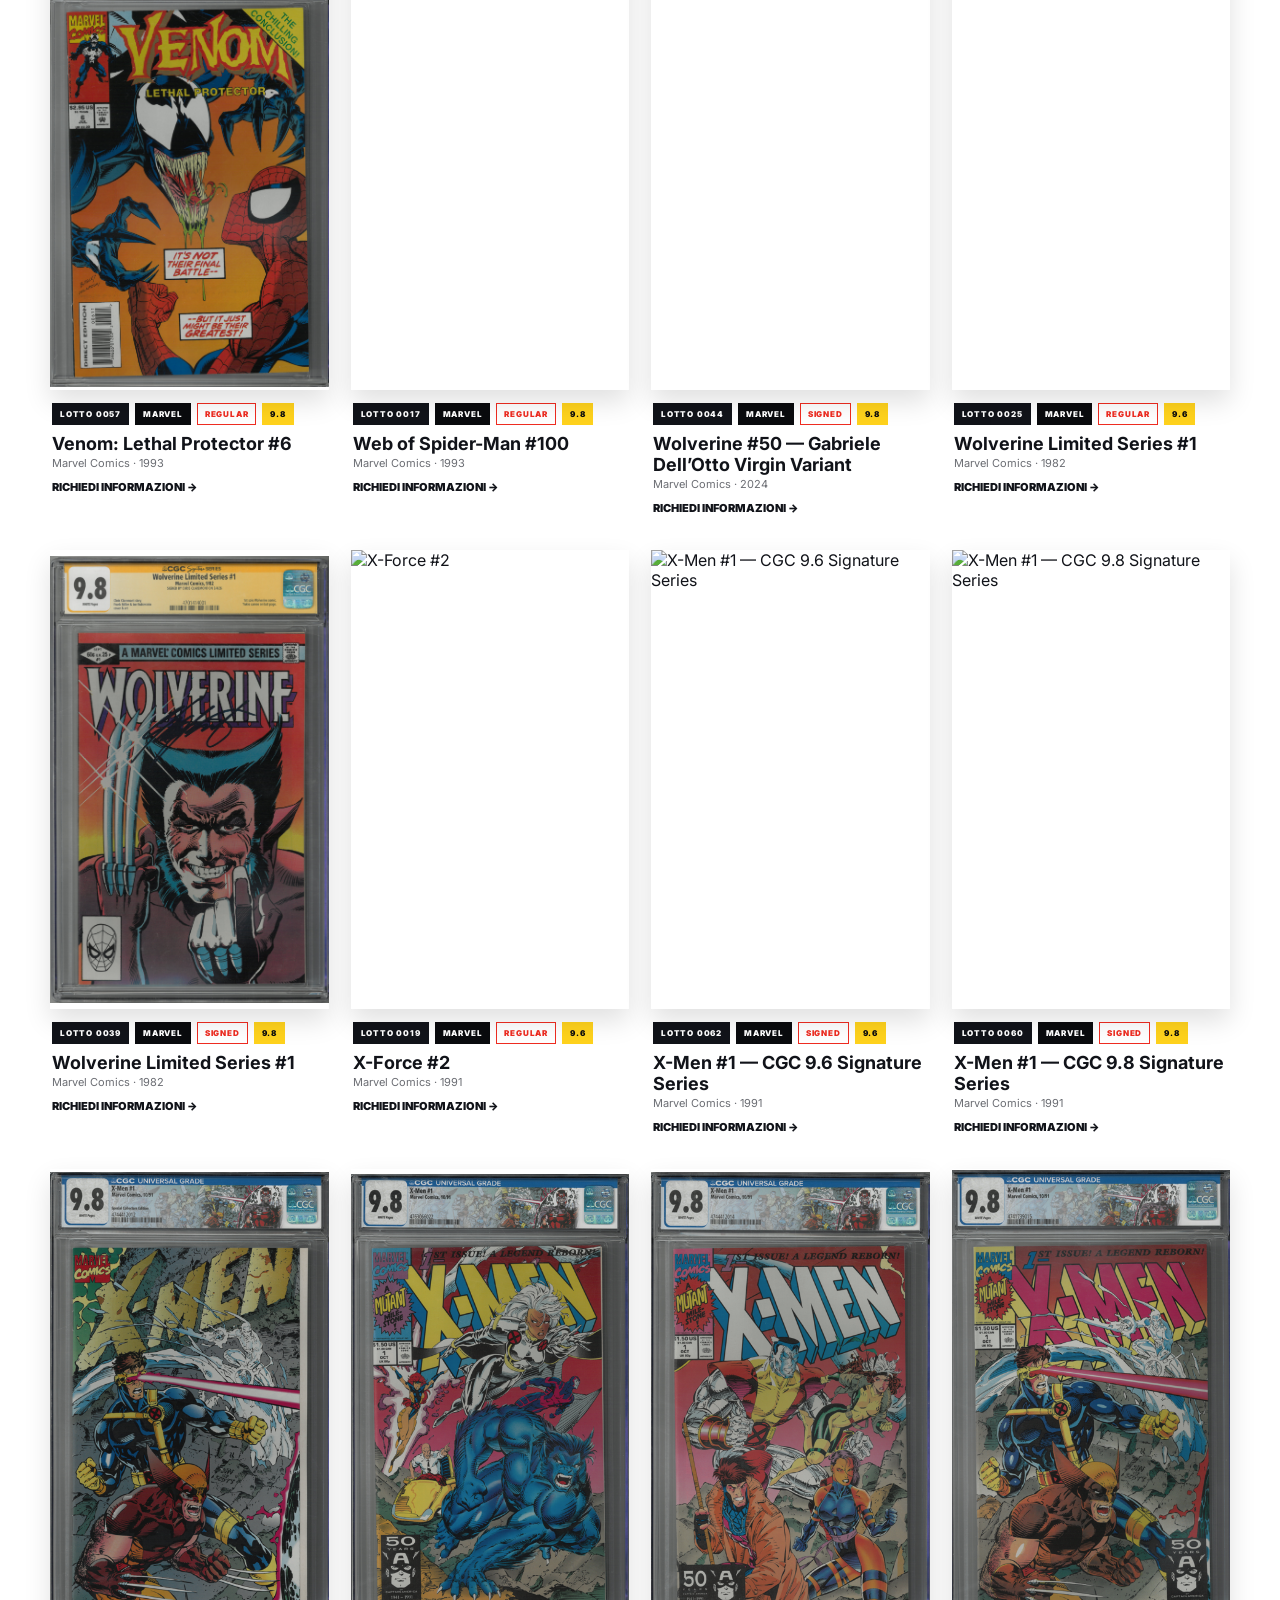
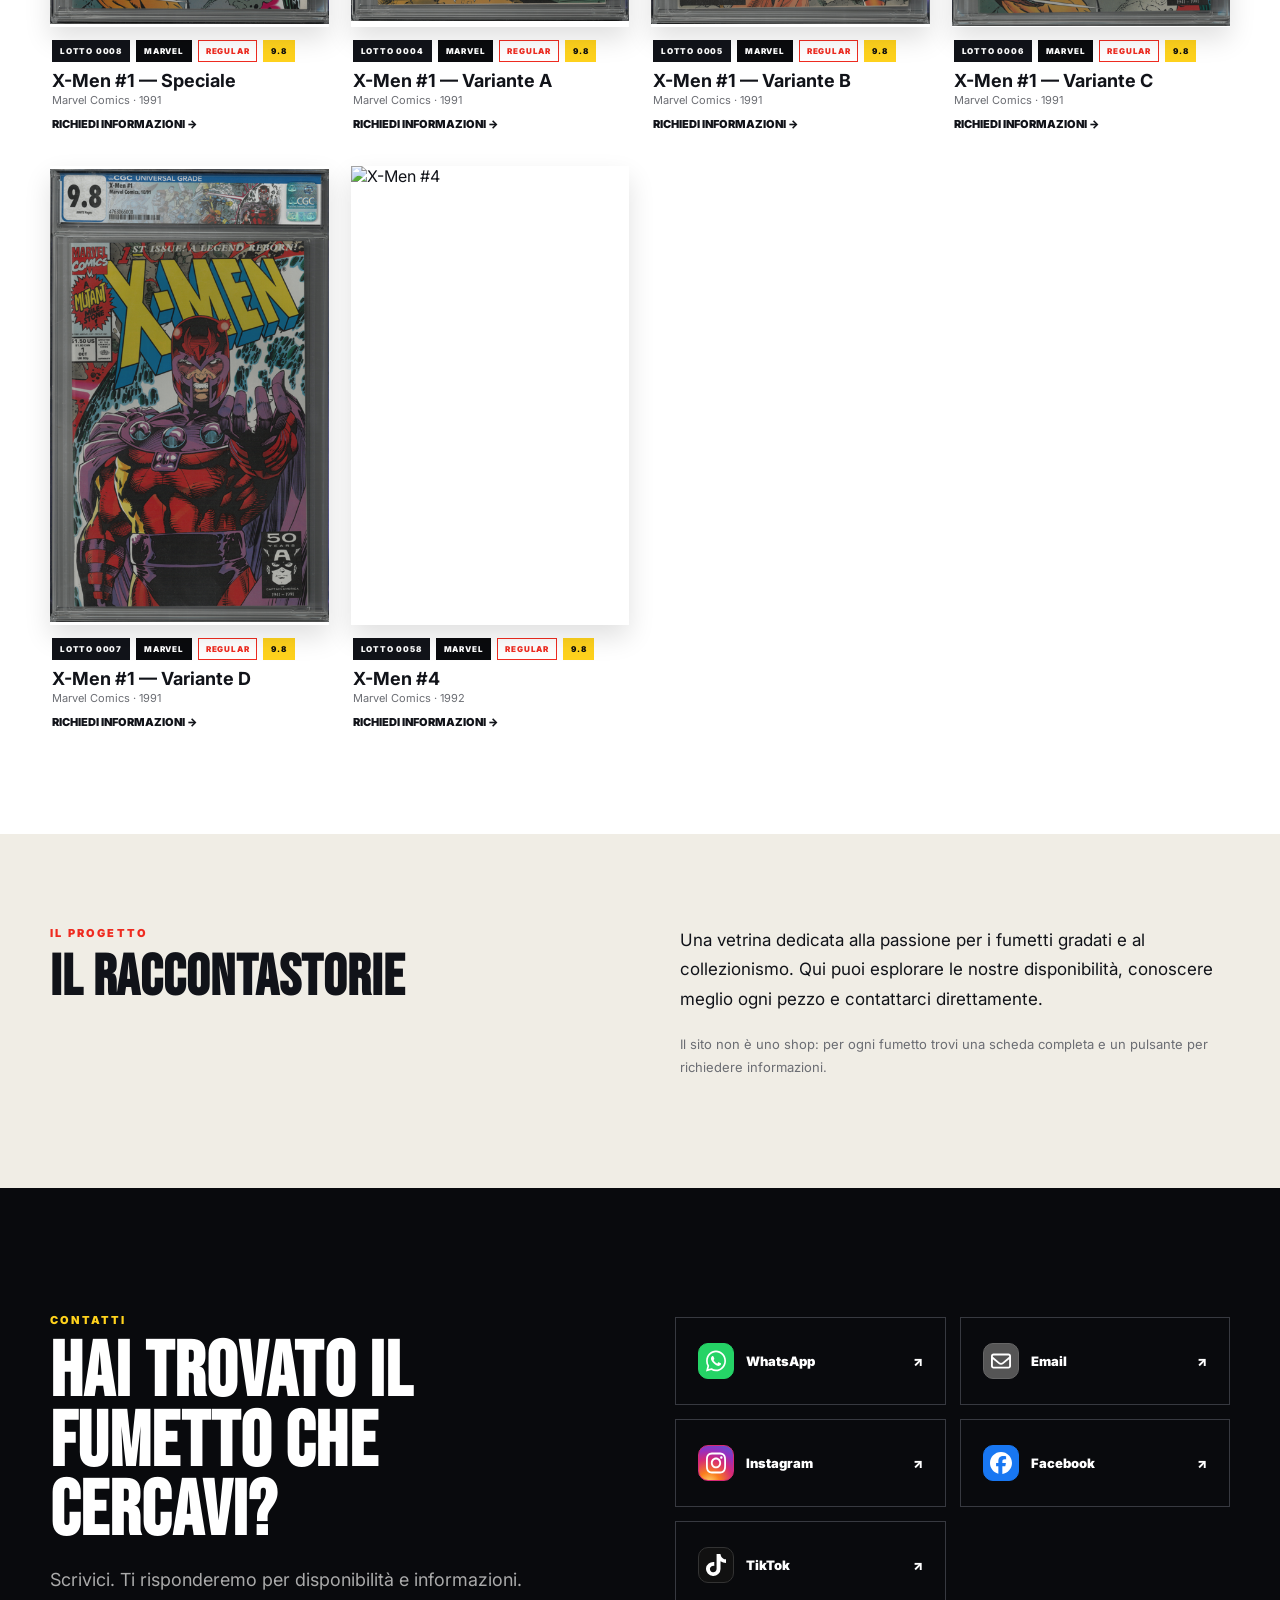
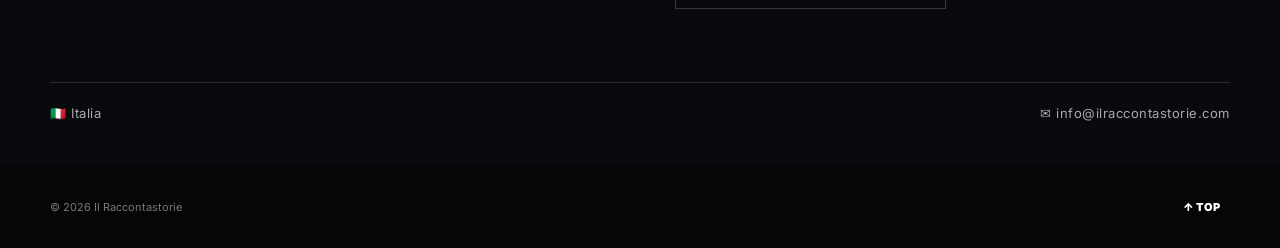
==== commit 90610563: "Remove Daredevil #189 lot 0061 from catalog" ====
--- a/index.html
+++ b/index.html
@@ -382,7 +382,6 @@
   {id:58,lot:"0058",title:"X-Men #4",number:"#4",publisher:"Marvel Comics",year:"1992",edition:"Regular",type:"regular",category:"marvel",grade:"9.8",grader:"CGC",era:"vintage",pageQuality:"White Pages",customLabel:false,images:["images/SKM_C250i26102319150.jpg","images/SKM_C250i26102319160.jpg"],description:{it:"X-Men #4, Marvel Comics, 1992. Prima apparizione di Omega Red. Esemplare CGC 9.8 Universal Grade con White Pages.",en:"X-Men #4, Marvel Comics, 1992. First appearance of Omega Red. CGC 9.8 Universal Grade copy with White Pages.",es:"X-Men #4, Marvel Comics, 1992. Primera aparición de Omega Red. Ejemplar CGC 9.8 Universal Grade con White Pages.",fr:"X-Men #4, Marvel Comics, 1992. Première apparition d’Omega Red. Exemplaire CGC 9.8 Universal Grade avec White Pages.",de:"X-Men #4, Marvel Comics, 1992. Erster Auftritt von Omega Red. CGC 9.8 Universal Grade mit White Pages."},descriptionSource:"front",new:true,color:"red"},
   {id:59,lot:"0059",title:"Venom: Lethal Protector #4",number:"#4",publisher:"Marvel Comics",year:"1993",edition:"Regular",type:"regular",category:"marvel",grade:"9.8",grader:"CGC",era:"vintage",pageQuality:"White Pages",customLabel:false,images:["images/SKM_C250i26102219041.jpg","images/SKM_C250i26102219050.jpg"],description:{it:"Venom: Lethal Protector #4, Marvel Comics, maggio 1993. Esemplare CGC 9.8 Universal Grade con White Pages. La scheda CGC segnala la prima apparizione di Scream (Donna Diego) e la presenza di Spider-Man.",en:"Venom: Lethal Protector #4, Marvel Comics, May 1993. CGC 9.8 Universal Grade copy with White Pages. The CGC label notes the first appearance of Scream (Donna Diego) and a Spider-Man appearance.",es:"Venom: Lethal Protector #4, Marvel Comics, mayo de 1993. Ejemplar CGC 9.8 Universal Grade con White Pages. La etiqueta CGC indica la primera aparición de Scream (Donna Diego) y una aparición de Spider-Man.",fr:"Venom: Lethal Protector #4, Marvel Comics, mai 1993. Exemplaire CGC 9.8 Universal Grade avec White Pages. L’étiquette CGC indique la première apparition de Scream (Donna Diego) et une apparition de Spider-Man.",de:"Venom: Lethal Protector #4, Marvel Comics, Mai 1993. CGC 9.8 Universal Grade mit White Pages. Laut CGC-Label erster Auftritt von Scream (Donna Diego) sowie ein Auftritt von Spider-Man."},descriptionSource:"front",new:true,color:"red"},
   {id:60,lot:"0060",title:"X-Men #1 — CGC 9.8 Signature Series",number:"#1",publisher:"Marvel Comics",year:"1991",edition:"Regular · Signature Series",type:"signed",category:"marvel",grade:"9.8",grader:"CGC",era:"vintage",pageQuality:"White Pages",customLabel:"Signature Series",images:["images/SKM_C250i26102714130.jpg","images/SKM_C250i26102714131.jpg"],description:{it:"X-Men #1, Marvel Comics, ottobre 1991. Esemplare CGC Signature Series 9.8 White Pages, firmato da Chris Claremont l’11 aprile 2023. Il retro dell’etichetta CGC segnala la prima apparizione degli Acolytes.",en:"X-Men #1, Marvel Comics, October 1991. CGC Signature Series 9.8 White Pages, signed by Chris Claremont on April 11, 2023. The CGC label notes the first appearance of the Acolytes.",es:"X-Men #1, Marvel Comics, octubre de 1991. CGC Signature Series 9.8 White Pages, firmado por Chris Claremont el 11 de abril de 2023. La etiqueta CGC señala la primera aparición de los Acolytes.",fr:"X-Men #1, Marvel Comics, octobre 1991. CGC Signature Series 9.8 White Pages, signé par Chris Claremont le 11 avril 2023. L’étiquette CGC indique la première apparition des Acolytes.",de:"X-Men #1, Marvel Comics, Oktober 1991. CGC Signature Series 9.8 White Pages, signiert von Chris Claremont am 11. April 2023. Das CGC-Label nennt den ersten Auftritt der Acolytes."},descriptionSource:"front",new:true,color:"red"},
-  {id:61,lot:"0061",title:"Daredevil #189 — CGC 9.4 Signature Series",number:"#189",publisher:"Marvel Comics",year:"1982",edition:"Regular · Signature Series",type:"signed",category:"marvel",grade:"9.4",grader:"CGC",era:"vintage",pageQuality:"White Pages",customLabel:"Signature Series",images:["images/SKM_C250i26102714132.jpg","images/SKM_C250i26102714140.jpg"],description:{it:"Daredevil #189, Marvel Comics, dicembre 1982. Esemplare CGC Signature Series 9.4 White Pages, firmato da Frank Miller il 17 aprile 2023. L’etichetta CGC riporta la “morte” di Stick e le apparizioni di Black Widow, Stone, Claw e Shaft.",en:"Daredevil #189, Marvel Comics, December 1982. CGC Signature Series 9.4 White Pages, signed by Frank Miller on April 17, 2023. The CGC label notes the “death” of Stick and appearances by Black Widow, Stone, Claw and Shaft.",es:"Daredevil #189, Marvel Comics, diciembre de 1982. CGC Signature Series 9.4 White Pages, firmado por Frank Miller el 17 de abril de 2023. La etiqueta CGC señala la “muerte” de Stick y las apariciones de Black Widow, Stone, Claw y Shaft.",fr:"Daredevil #189, Marvel Comics, décembre 1982. CGC Signature Series 9.4 White Pages, signé par Frank Miller le 17 avril 2023. L’étiquette CGC mentionne la « mort » de Stick et les apparitions de Black Widow, Stone, Claw et Shaft.",de:"Daredevil #189, Marvel Comics, Dezember 1982. CGC Signature Series 9.4 White Pages, signiert von Frank Miller am 17. April 2023. Das CGC-Label nennt den „Tod“ von Stick sowie Auftritte von Black Widow, Stone, Claw und Shaft."},descriptionSource:"front",new:true,color:"red"},
   {id:62,lot:"0062",title:"X-Men #1 — CGC 9.6 Signature Series",number:"#1",publisher:"Marvel Comics",year:"1991",edition:"Regular · Signature Series",type:"signed",category:"marvel",grade:"9.6",grader:"CGC",era:"vintage",pageQuality:"White Pages",customLabel:"Signature Series",images:["images/SKM_C250i26102714141.jpg","images/SKM_C250i26102714150.jpg"],description:{it:"X-Men #1, Marvel Comics, ottobre 1991. Esemplare CGC Signature Series 9.6 White Pages, firmato da Chris Claremont l’11 aprile 2023. Il retro dell’etichetta CGC segnala la prima apparizione degli Acolytes.",en:"X-Men #1, Marvel Comics, October 1991. CGC Signature Series 9.6 White Pages, signed by Chris Claremont on April 11, 2023. The CGC label notes the first appearance of the Acolytes.",es:"X-Men #1, Marvel Comics, octubre de 1991. CGC Signature Series 9.6 White Pages, firmado por Chris Claremont el 11 de abril de 2023. La etiqueta CGC señala la primera aparición de los Acolytes.",fr:"X-Men #1, Marvel Comics, octobre 1991. CGC Signature Series 9.6 White Pages, signé par Chris Claremont le 11 avril 2023. L’étiquette CGC indique la première apparition des Acolytes.",de:"X-Men #1, Marvel Comics, Oktober 1991. CGC Signature Series 9.6 White Pages, signiert von Chris Claremont am 11. April 2023. Das CGC-Label nennt den ersten Auftritt der Acolytes."},descriptionSource:"front",new:true,color:"red"},
   {id:63,lot:"0063",title:"Daredevil #190 — CGC 9.2 Signature Series",number:"#190",publisher:"Marvel Comics",year:"1983",edition:"Regular · Signature Series",type:"signed",category:"marvel",grade:"9.2",grader:"CGC",era:"vintage",pageQuality:"White Pages",customLabel:"Signature Series",images:["images/SKM_C250i26102714151.jpg","images/SKM_C250i26102714160.jpg"],description:{it:"Daredevil #190, Marvel Comics, gennaio 1983. Esemplare CGC Signature Series 9.2 White Pages, firmato da Frank Miller il 17 aprile 2023. L’etichetta CGC segnala le apparizioni di Black Widow, Kingpin e Stick.",en:"Daredevil #190, Marvel Comics, January 1983. CGC Signature Series 9.2 White Pages, signed by Frank Miller on April 17, 2023. The CGC label notes appearances by Black Widow, Kingpin and Stick.",es:"Daredevil #190, Marvel Comics, enero de 1983. CGC Signature Series 9.2 White Pages, firmado por Frank Miller el 17 de abril de 2023. La etiqueta CGC señala las apariciones de Black Widow, Kingpin y Stick.",fr:"Daredevil #190, Marvel Comics, janvier 1983. CGC Signature Series 9.2 White Pages, signé par Frank Miller le 17 avril 2023. L’étiquette CGC mentionne les apparitions de Black Widow, Kingpin et Stick.",de:"Daredevil #190, Marvel Comics, Januar 1983. CGC Signature Series 9.2 White Pages, signiert von Frank Miller am 17. April 2023. Das CGC-Label nennt Auftritte von Black Widow, Kingpin und Stick."},descriptionSource:"front",new:true,color:"red"},
   {id:64,lot:"0064",title:"The Death of Captain Marvel — Marvel Graphic Novel #1",number:"#1",publisher:"Marvel Comics",year:"1982",edition:"Marvel Graphic Novel · Signature Series",type:"signed",category:"marvel",grade:"5.0",grader:"CGC",era:"vintage",pageQuality:"White Pages",customLabel:"Signature Series",images:["images/SKM_C250i26102714170.jpg","images/SKM_C250i26102714171.jpg"],description:{it:"The Death of Captain Marvel, Marvel Graphic Novel #1, Marvel Comics, 1982. Esemplare CGC Signature Series 5.0 White Pages, firmato da Jim Starlin il 28 giugno 2022. L’etichetta CGC segnala la morte di Captain Marvel e le apparizioni di Fantastic Four, X-Men e Spider-Man.",en:"The Death of Captain Marvel, Marvel Graphic Novel #1, Marvel Comics, 1982. CGC Signature Series 5.0 White Pages, signed by Jim Starlin on June 28, 2022. The CGC label notes the death of Captain Marvel and appearances by the Fantastic Four, X-Men and Spider-Man.",es:"The Death of Captain Marvel, Marvel Graphic Novel #1, Marvel Comics, 1982. CGC Signature Series 5.0 White Pages, firmado por Jim Starlin el 28 de junio de 2022. La etiqueta CGC señala la muerte de Captain Marvel y las apariciones de Fantastic Four, X-Men y Spider-Man.",fr:"The Death of Captain Marvel, Marvel Graphic Novel #1, Marvel Comics, 1982. CGC Signature Series 5.0 White Pages, signé par Jim Starlin le 28 juin 2022. L’étiquette CGC mentionne la mort de Captain Marvel et les apparitions des Fantastic Four, X-Men et Spider-Man.",de:"The Death of Captain Marvel, Marvel Graphic Novel #1, Marvel Comics, 1982. CGC Signature Series 5.0 White Pages, signiert von Jim Starlin am 28. Juni 2022. Das CGC-Label nennt den Tod von Captain Marvel sowie Auftritte der Fantastic Four, X-Men und Spider-Man."},descriptionSource:"front",new:true,color:"red"},
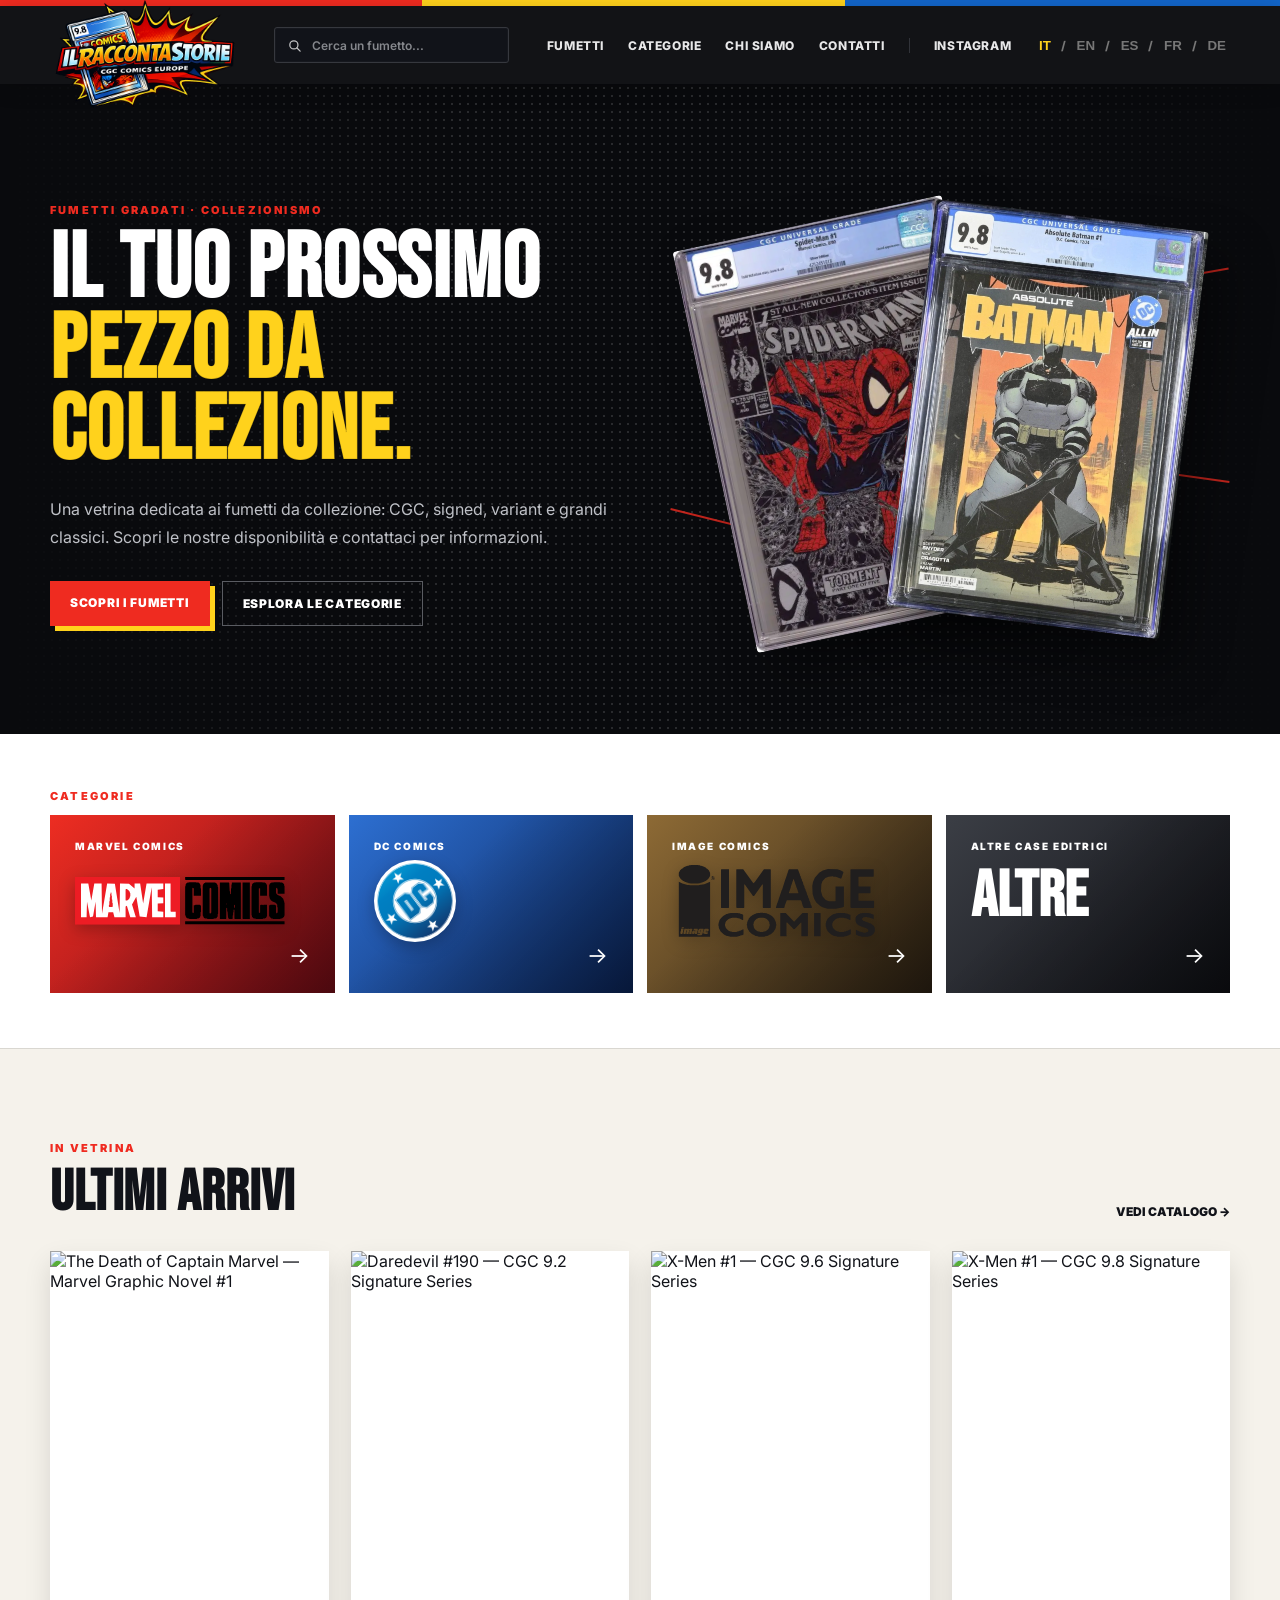
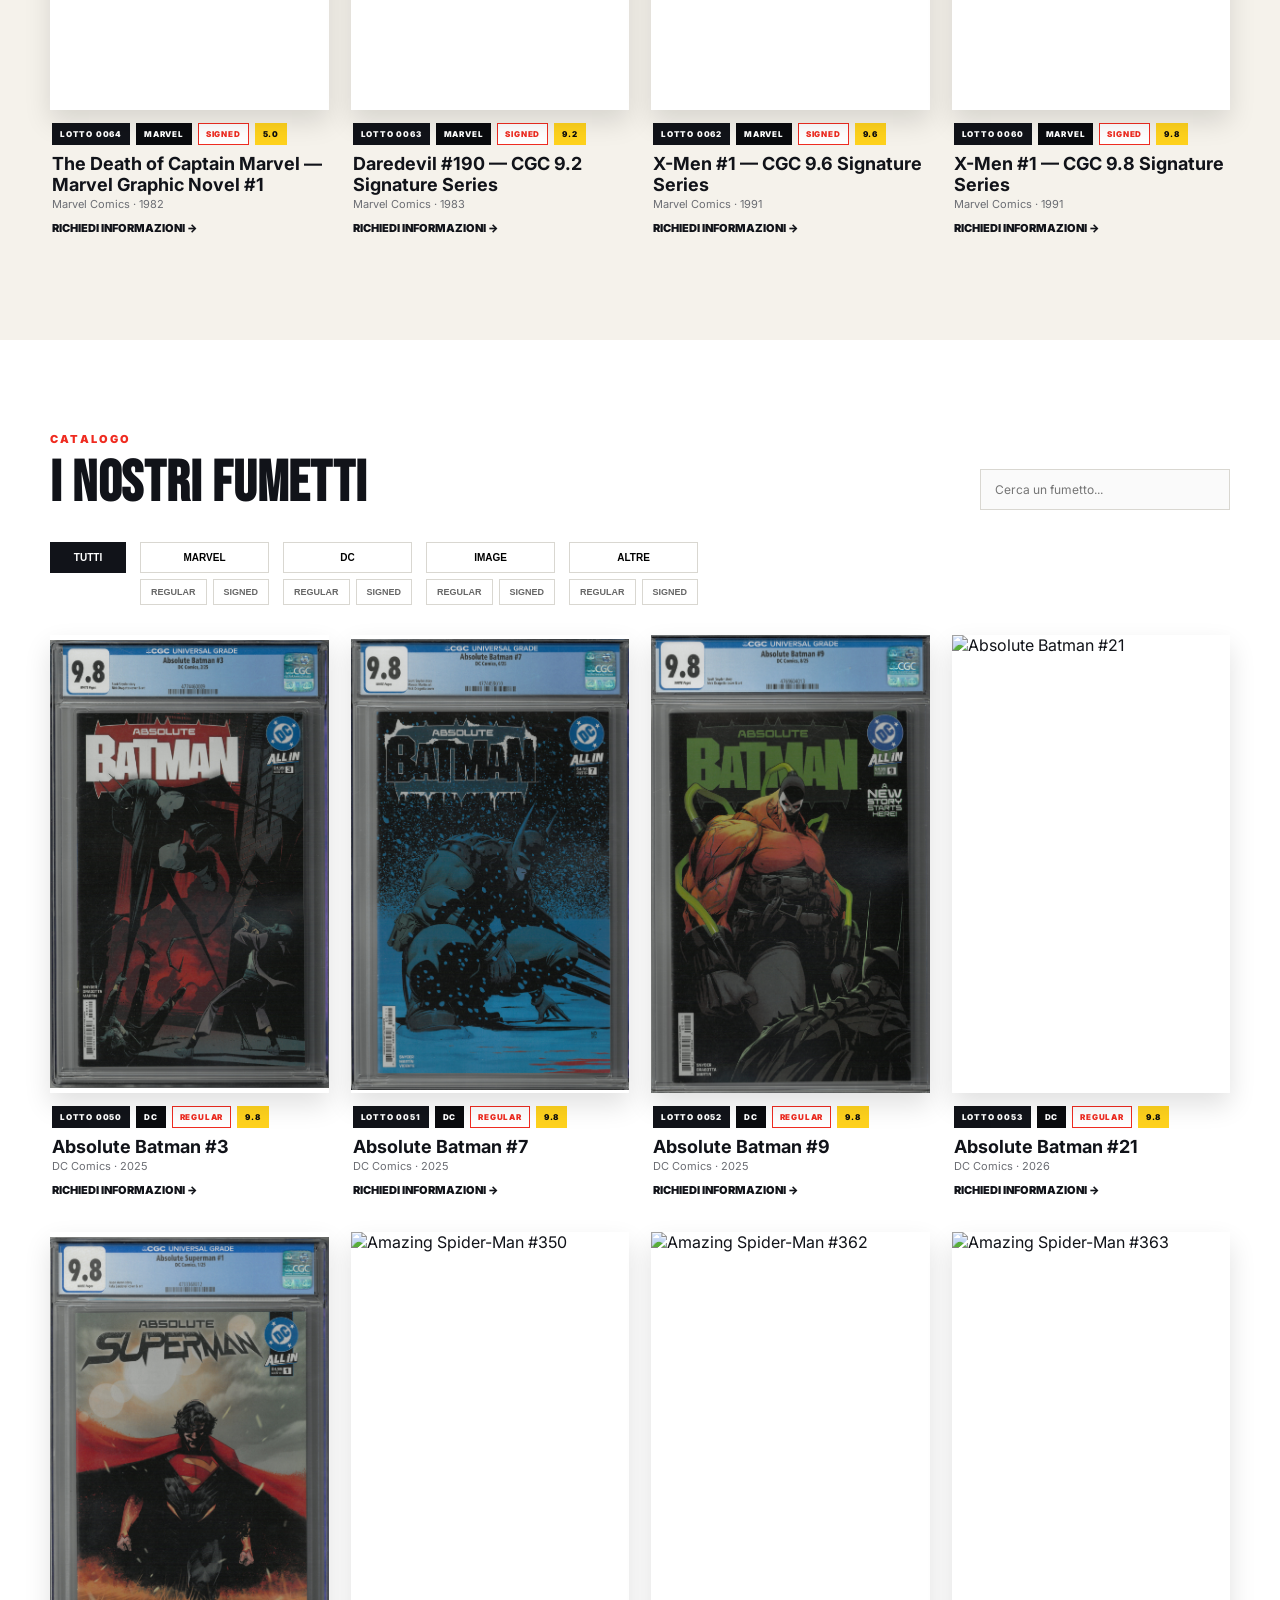
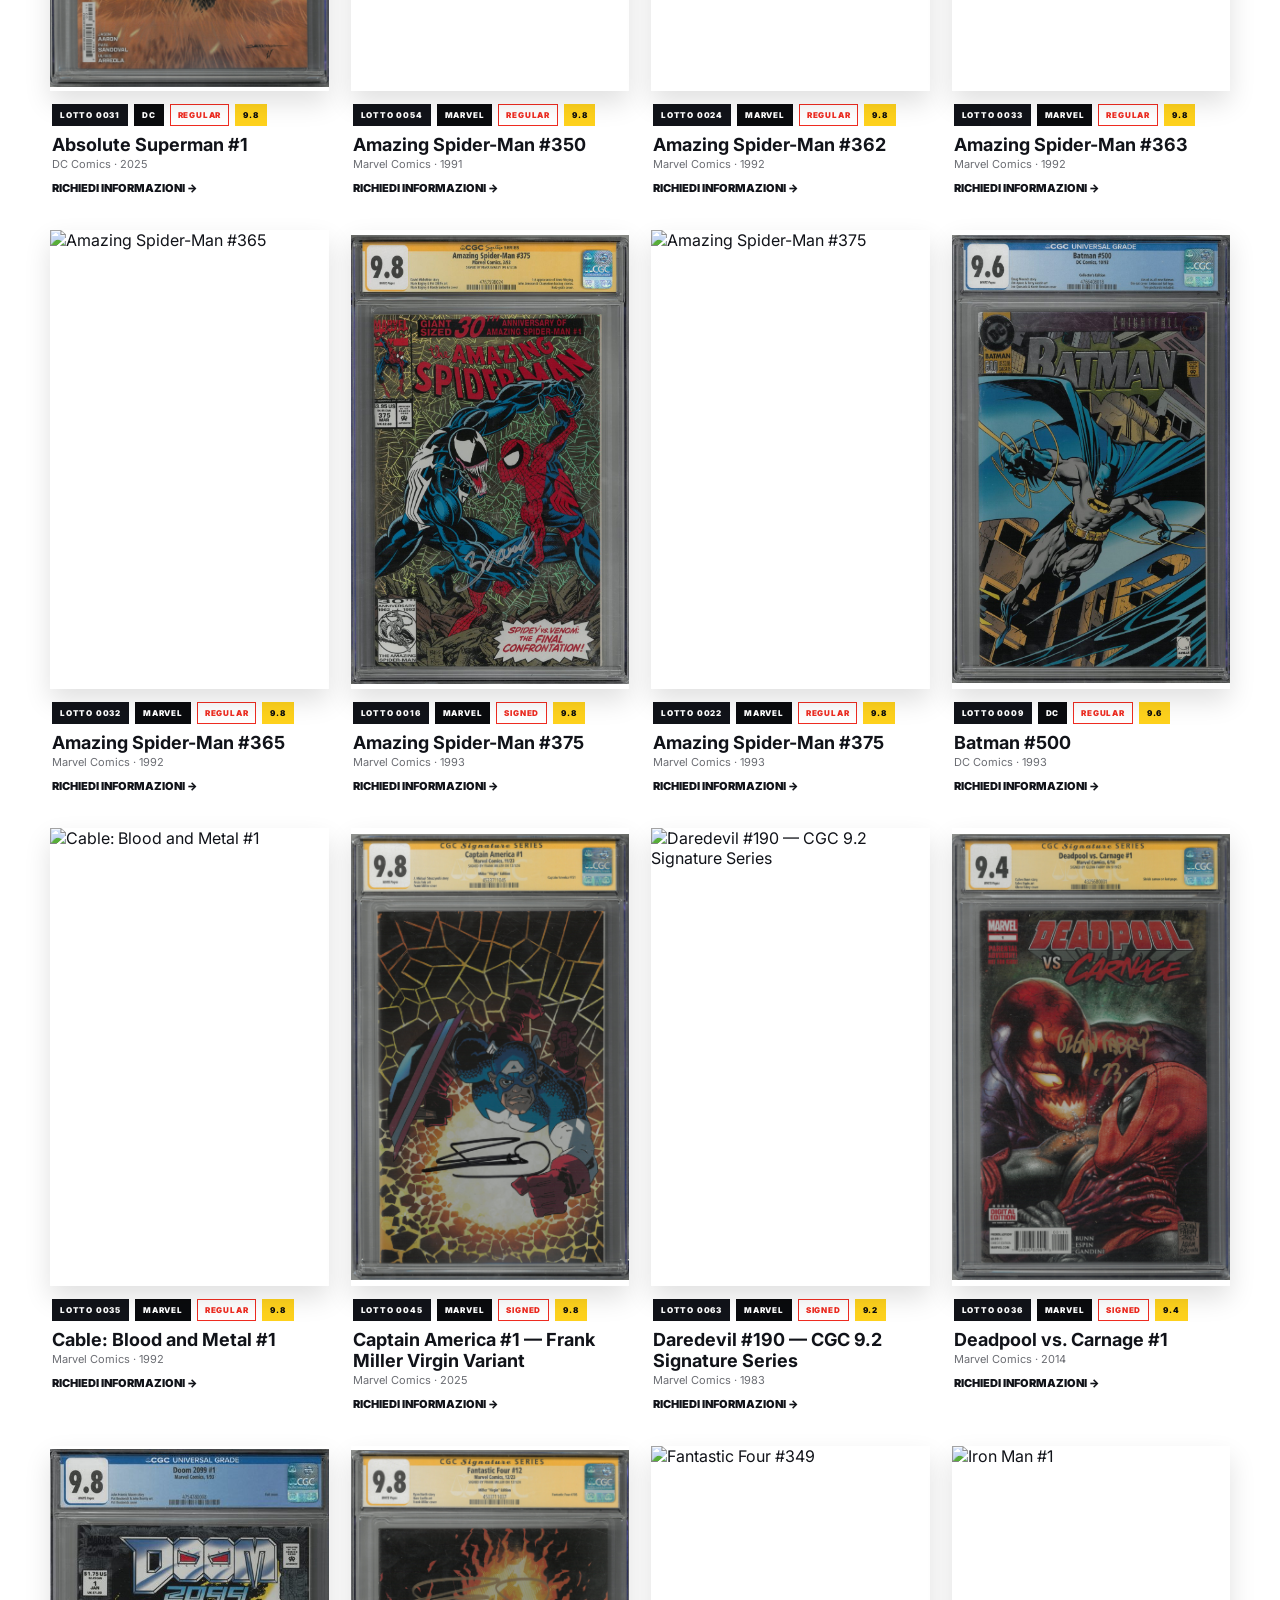
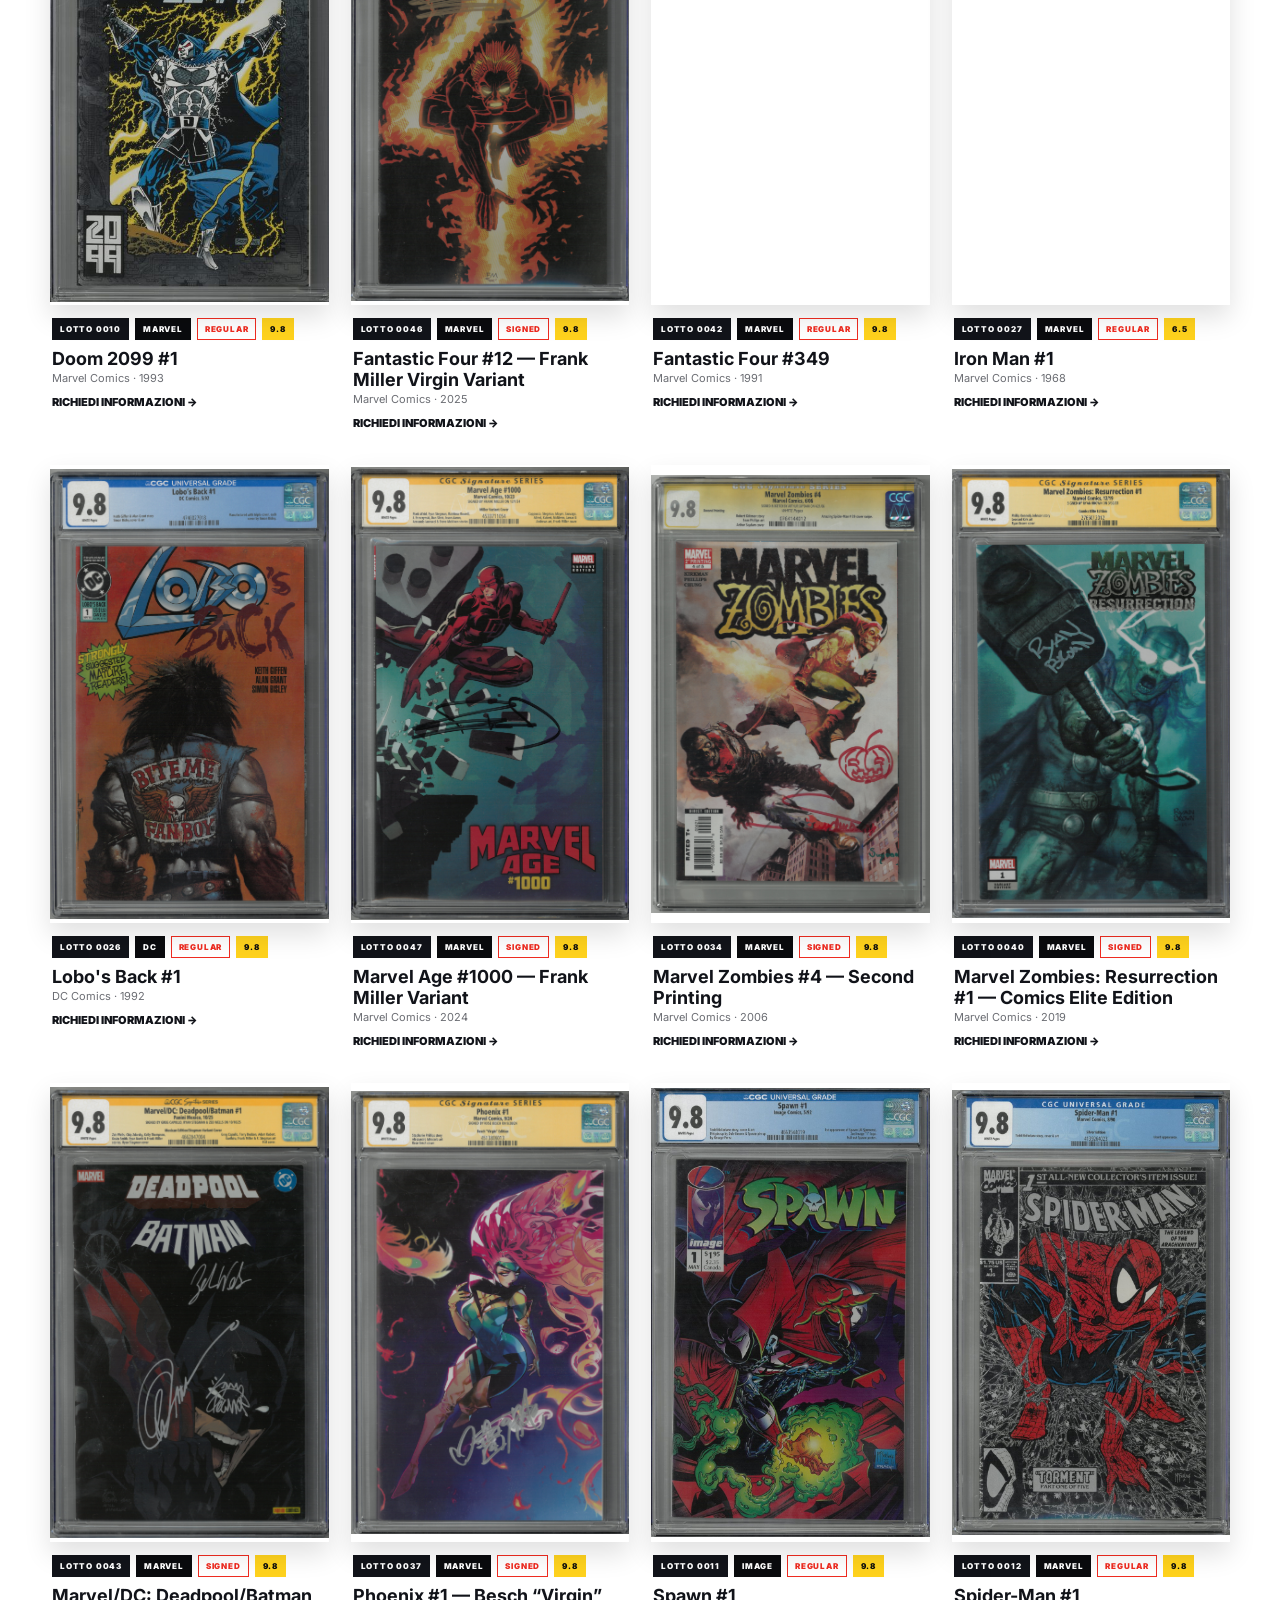
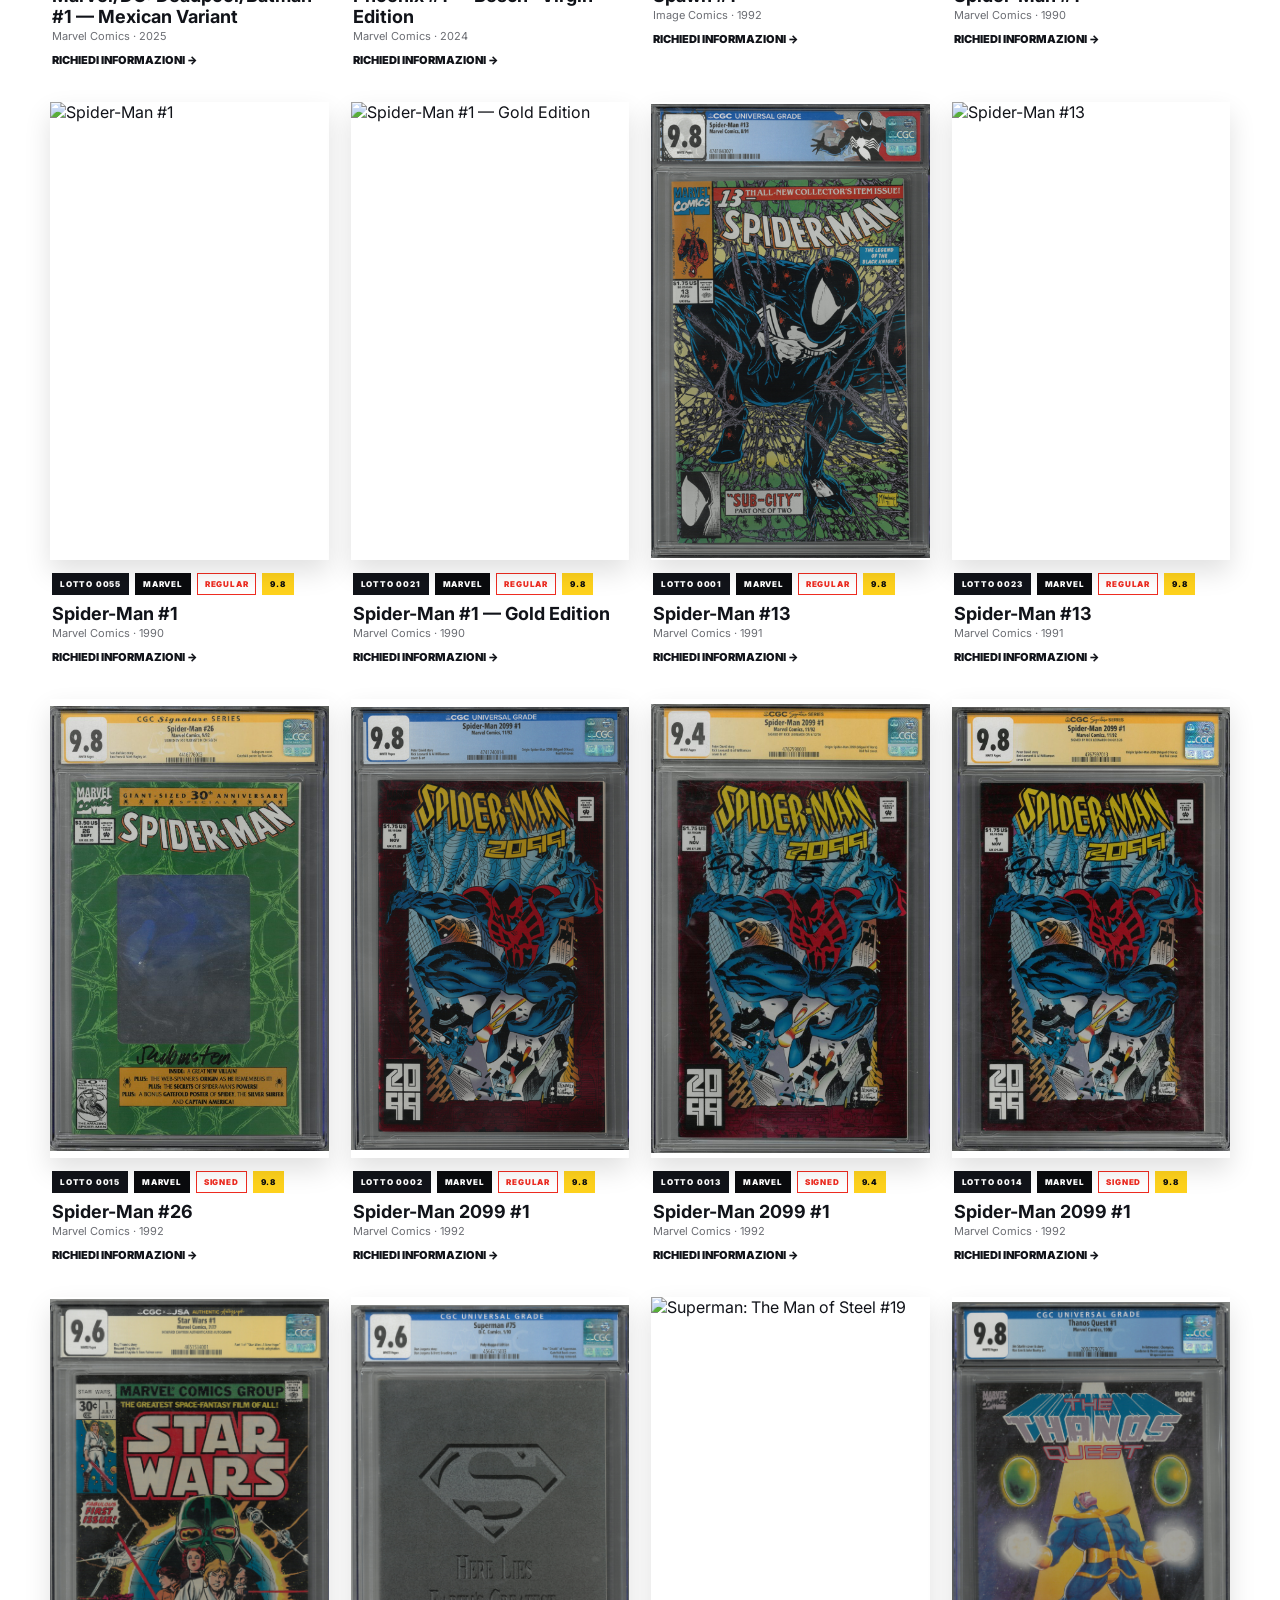
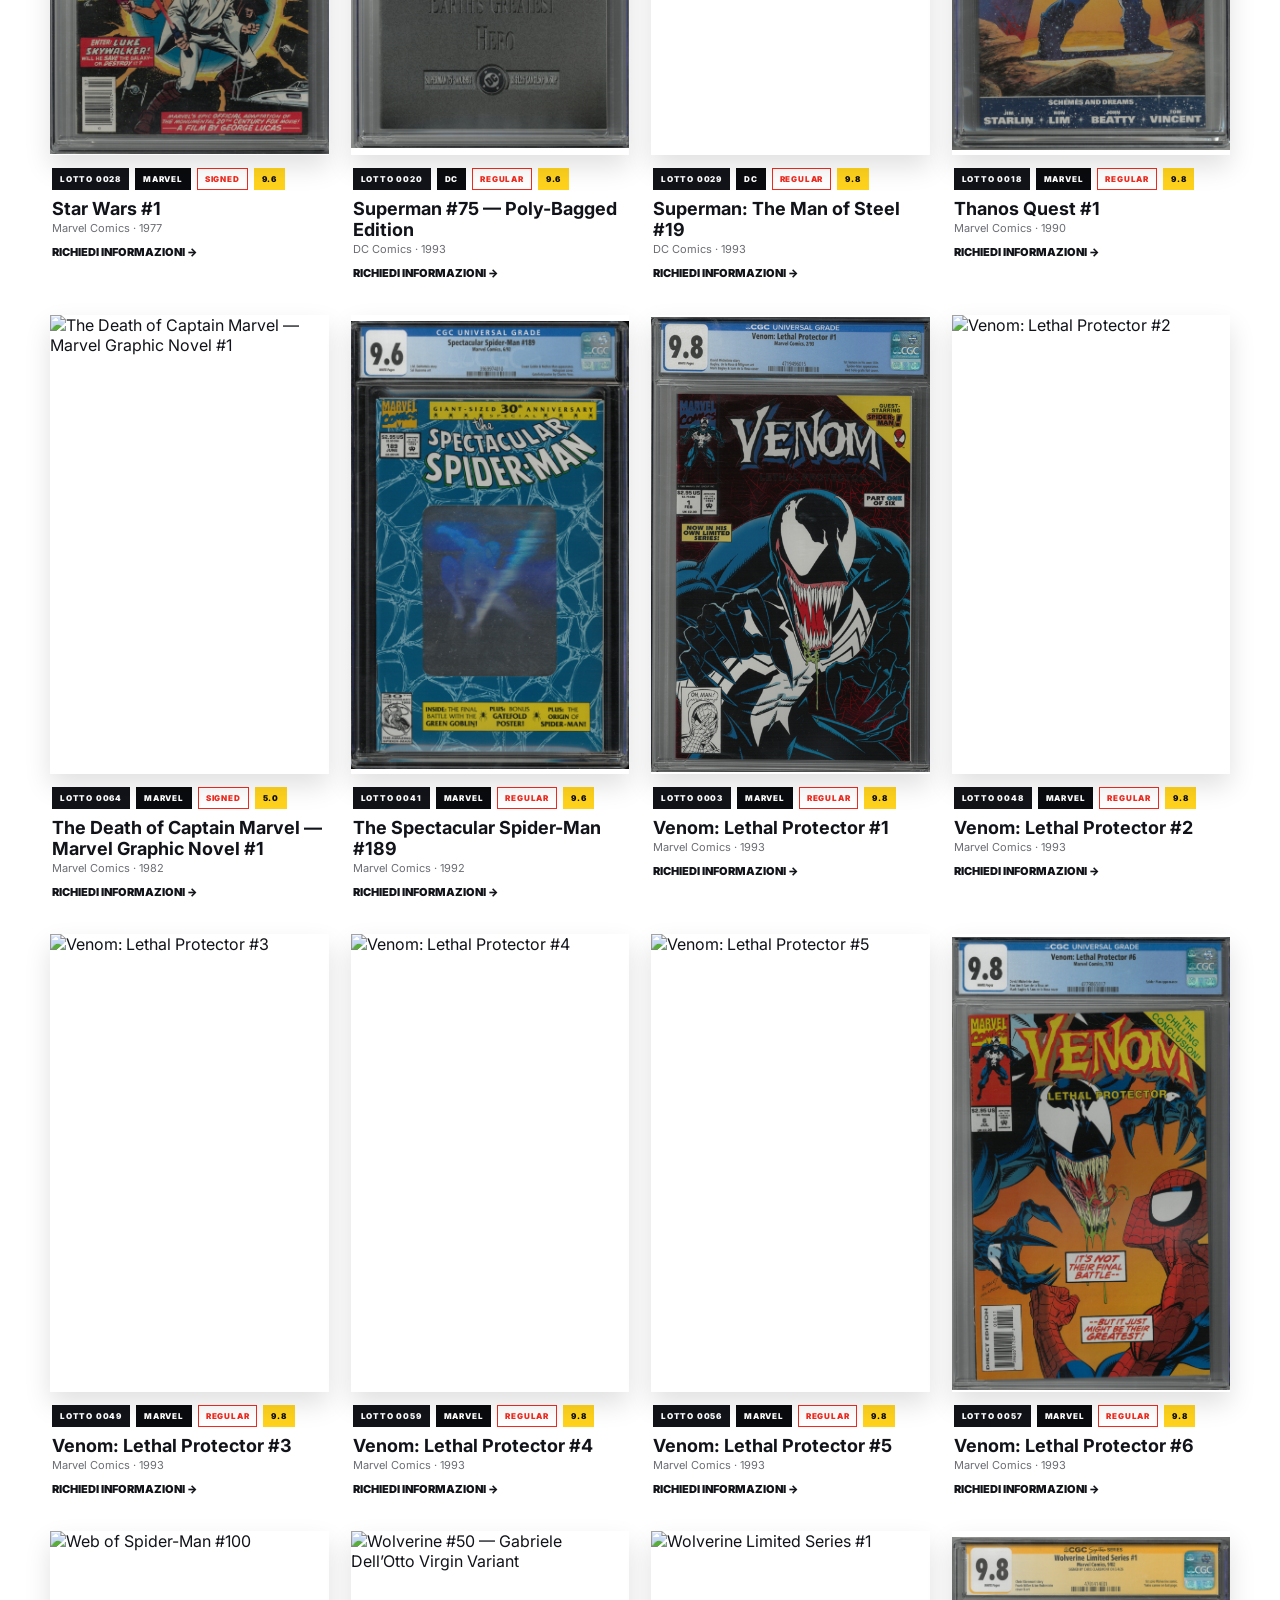
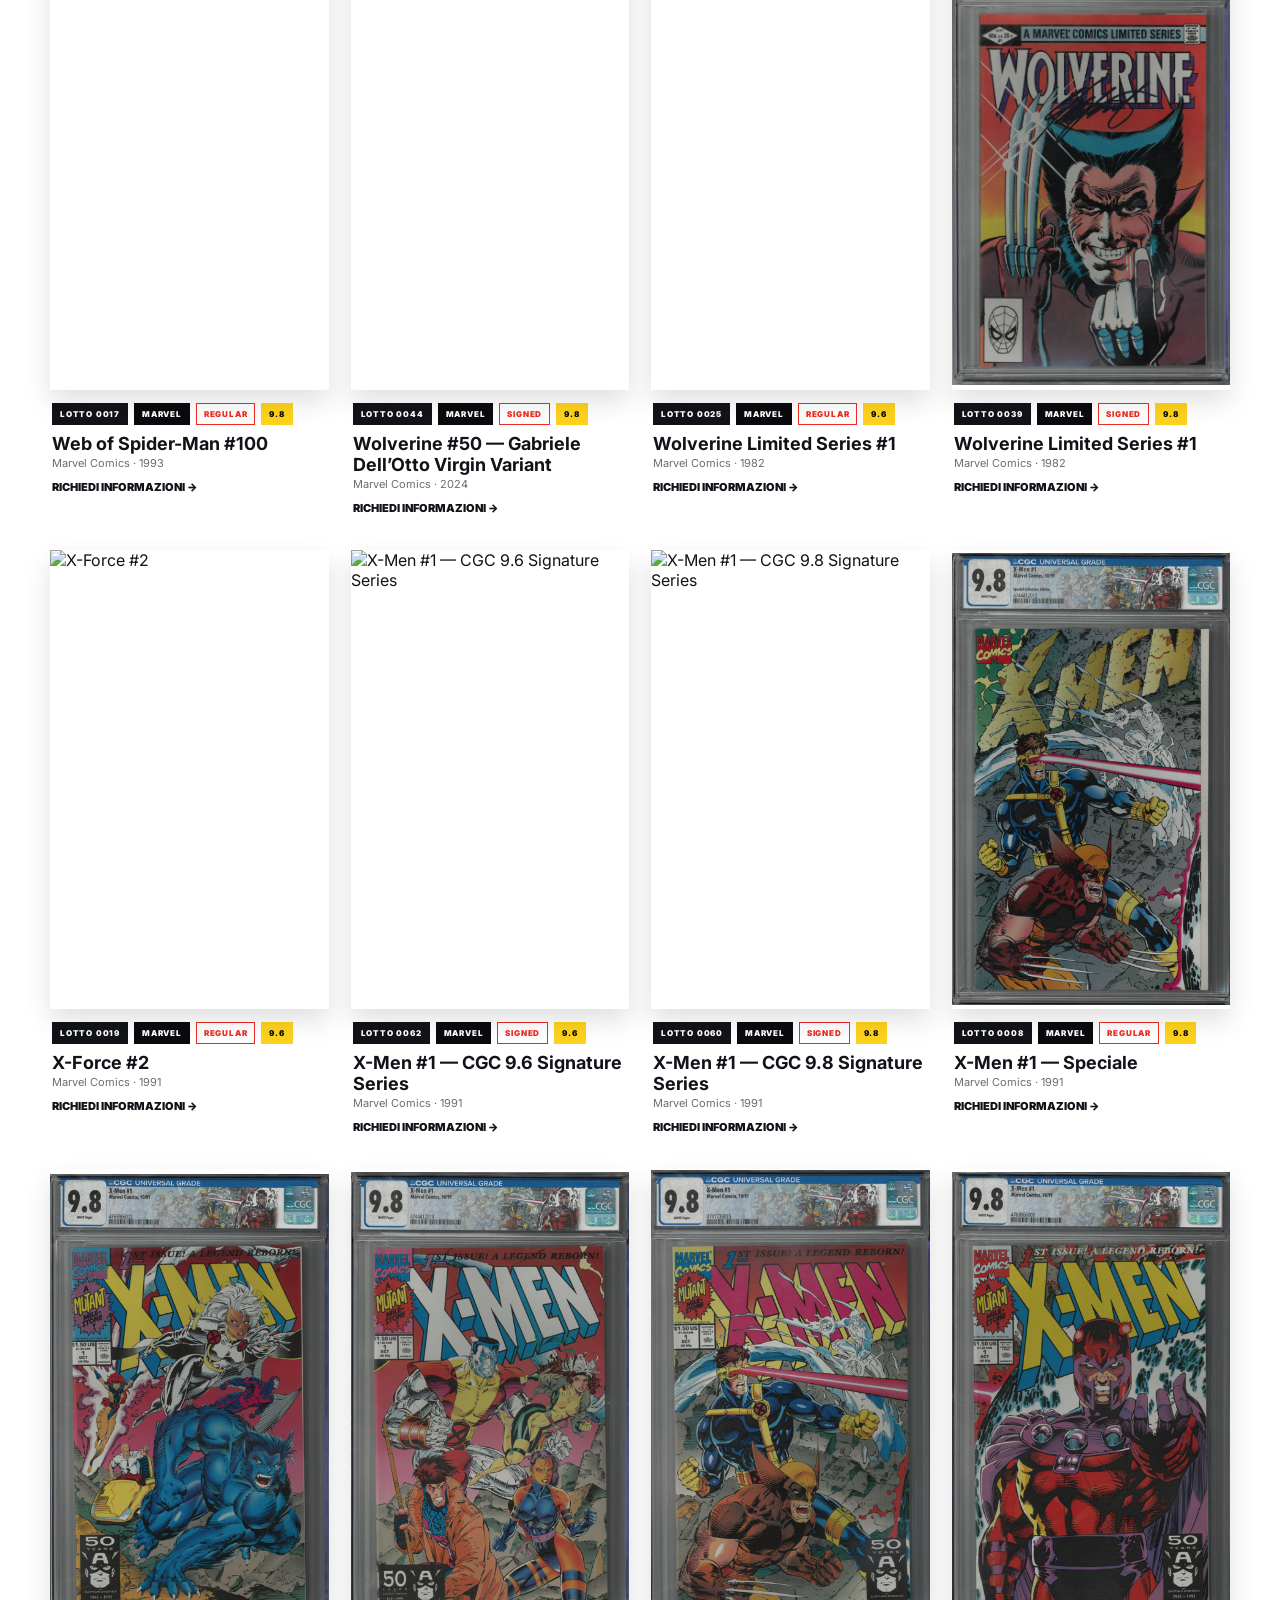
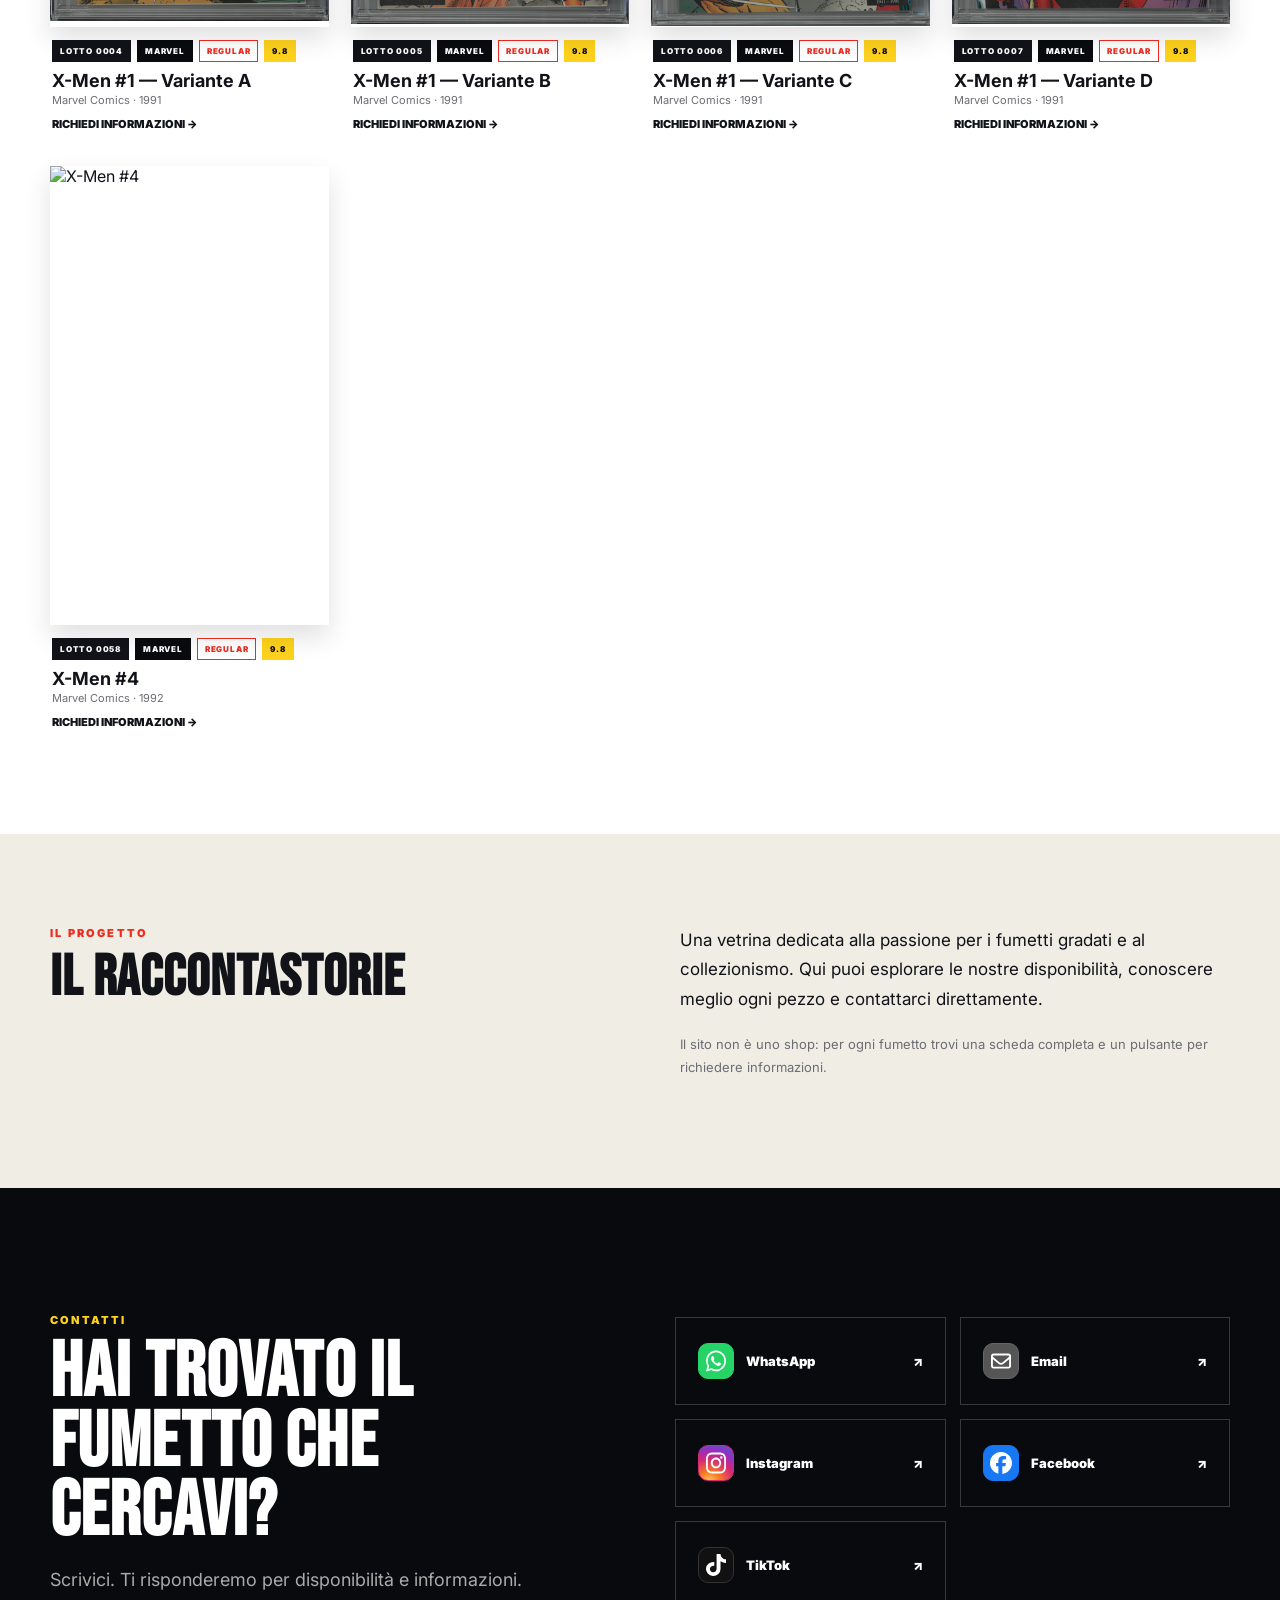
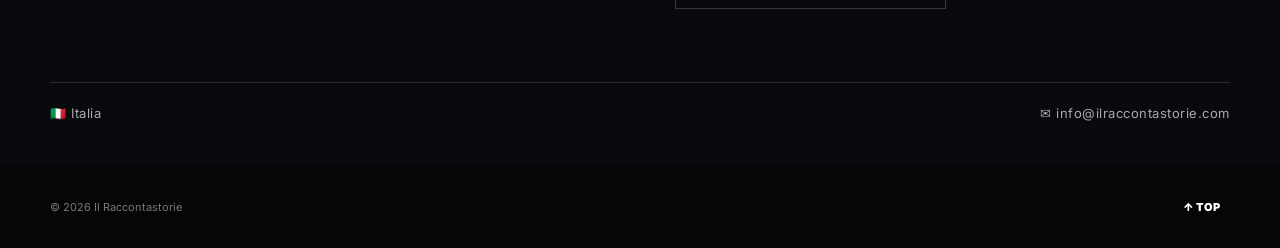
==== commit bfe083cb: "Rimuove dal catalogo il lotto 0030 – Superman: The Man of Steel #1" ====
--- a/index.html
+++ b/index.html
@@ -351,7 +351,6 @@
   {"id":27,"lot":"0027","title":"Iron Man #1","number":"#1","publisher":"Marvel Comics","year":"1968","edition":"Regular","type":"regular","category":"marvel","grade":"6.5","grader":"CGC","era":"vintage","pageQuality":"Off-White to White Pages","customLabel":false,"images":["images/SKM_C250i26101313311.jpg","images/SKM_C250i26101313320.jpg"],"description":{"it":"Iron Man #1, Marvel Comics, maggio 1968. Primo numero della serie solista di Iron Man; copia CGC 6.5 con pagine Off-White to White.","en":"Iron Man #1, Marvel Comics, May 1968. First issue of Iron Man’s solo series; CGC 6.5 with Off-White to White Pages.","es":"Iron Man #1, Marvel Comics, mayo de 1968. Primer número de la serie en solitario de Iron Man; CGC 6.5 con páginas Off-White to White.","fr":"Iron Man #1, Marvel Comics, mai 1968. Premier numéro de la série solo d'Iron Man ; CGC 6.5, pages Off-White to White.","de":"Iron Man #1, Marvel Comics, Mai 1968. Erste Ausgabe von Iron Mans eigener Serie; CGC 6.5 mit Off-White to White Pages."},"descriptionSource":"front","new":true,"color":"red"},
   {"id":28,"lot":"0028","title":"Star Wars #1","number":"#1","publisher":"Marvel Comics","year":"1977","edition":"Howard Chaykin Autograph · JSA Authenticated","type":"signed","category":"marvel","grade":"9.6","grader":"CGC x JSA","era":"vintage","pageQuality":"White Pages","customLabel":false,"images":["images/SKM_C250i26101313321.jpg","images/SKM_C250i26101313330.jpg"],"description":{"it":"Star Wars #1, Marvel Comics, luglio 1977. Copia CGC 9.6 con autografo di Howard Chaykin autenticato da JSA; etichetta Signature Series.","en":"Star Wars #1, Marvel Comics, July 1977. CGC 9.6 with Howard Chaykin autograph authenticated by JSA; Signature Series label.","es":"Star Wars #1, Marvel Comics, julio de 1977. CGC 9.6 con autógrafo de Howard Chaykin autenticado por JSA; etiqueta Signature Series.","fr":"Star Wars #1, Marvel Comics, juillet 1977. CGC 9.6 avec autographe de Howard Chaykin authentifié par JSA ; étiquette Signature Series.","de":"Star Wars #1, Marvel Comics, Juli 1977. CGC 9.6 mit von JSA authentifiziertem Autogramm von Howard Chaykin; Signature-Series-Label."},"descriptionSource":"front","new":true,"color":"purple"},
   {"id":29,"lot":"0029","title":"Superman: The Man of Steel #19","number":"#19","publisher":"DC Comics","year":"1993","edition":"Regular","type":"regular","category":"dc","grade":"9.8","grader":"CGC","era":"vintage","pageQuality":"White Pages","customLabel":false,"images":["images/SKM_C250i26101313340.jpg","images/SKM_C250i26101313350.jpg"],"description":{"it":"Superman: The Man of Steel #19, DC Comics, gennaio 1993. Copia CGC 9.8 con pagine White Pages; la copertina richiama la storia di Doomsday.","en":"Superman: The Man of Steel #19, DC Comics, January 1993. CGC 9.8 with White Pages; the cover features the Doomsday storyline.","es":"Superman: The Man of Steel #19, DC Comics, enero de 1993. CGC 9.8 con páginas White Pages; la portada está vinculada a la historia de Doomsday.","fr":"Superman: The Man of Steel #19, DC Comics, janvier 1993. CGC 9.8 avec pages White Pages ; la couverture évoque l'histoire de Doomsday.","de":"Superman: The Man of Steel #19, DC Comics, Januar 1993. CGC 9.8 mit White Pages; das Cover greift die Doomsday-Handlung auf."},"descriptionSource":"front","new":true,"color":"blue"},
-  {"id":30,"lot":"0030","title":"Superman: The Man of Steel #1","number":"#1","publisher":"DC Comics","year":"1991","edition":"Regular","type":"regular","category":"dc","grade":"9.6","grader":"CGC","era":"vintage","pageQuality":"White Pages","customLabel":false,"images":["images/SKM_C250i26101313351.jpg","images/SKM_C250i26101313360.jpg"],"description":{"it":"Superman: The Man of Steel #1, DC Comics, luglio 1991. Primo numero della serie, copia CGC 9.6 con pagine White Pages.","en":"Superman: The Man of Steel #1, DC Comics, July 1991. First issue of the series, CGC 9.6 with White Pages.","es":"Superman: The Man of Steel #1, DC Comics, julio de 1991. Primer número de la serie, CGC 9.6 con páginas White Pages.","fr":"Superman: The Man of Steel #1, DC Comics, juillet 1991. Premier numéro de la série, CGC 9.6 avec pages White Pages.","de":"Superman: The Man of Steel #1, DC Comics, Juli 1991. Erste Ausgabe der Serie, CGC 9.6 mit White Pages."},"descriptionSource":"front","new":true,"color":"blue"},
   {"id":31,"lot":"0031","title":"Absolute Superman #1","number":"#1","publisher":"DC Comics","year":"2025","edition":"DC All In","type":"regular","category":"dc","grade":"9.8","grader":"CGC","era":"modern","pageQuality":"White Pages","customLabel":false,"images":["images/SKM_C250i26101313240.jpg","images/SKM_C250i26101313250.jpg"],"description":{"it":"Absolute Superman #1, DC Comics, gennaio 2025. CGC 9.8 con pagine White Pages; storia di Jason Aaron, copertina e disegni di Rafa Sandoval.","en":"Absolute Superman #1, DC Comics, January 2025. CGC 9.8 with White Pages; story by Jason Aaron, cover and art by Rafa Sandoval.","es":"Absolute Superman #1, DC Comics, enero de 2025. CGC 9.8 con páginas White Pages; historia de Jason Aaron, portada y arte de Rafa Sandoval.","fr":"Absolute Superman #1, DC Comics, janvier 2025. CGC 9.8 avec pages White Pages ; scénario de Jason Aaron, couverture et dessins de Rafa Sandoval.","de":"Absolute Superman #1, DC Comics, Januar 2025. CGC 9.8 mit White Pages; Story von Jason Aaron, Cover und Zeichnungen von Rafa Sandoval."},"descriptionSource":"front","new":true,"color":"blue"},
   {"id":32,"lot":"0032","title":"Amazing Spider-Man #365","number":"#365","publisher":"Marvel Comics","year":"1992","edition":"30th Anniversary Issue · Hologram Cover","type":"regular","category":"marvel","grade":"9.8","grader":"CGC","era":"vintage","pageQuality":"White Pages","customLabel":false,"images":["images/SKM_C250i26101313251.jpg","images/SKM_C250i26101313260.jpg"],"description":{"it":"Amazing Spider-Man #365, Marvel Comics, agosto 1992. Numero celebrativo del 30º anniversario, con copertina olografica; CGC 9.8, White Pages.","en":"Amazing Spider-Man #365, Marvel Comics, August 1992. 30th-anniversary issue with hologram cover; CGC 9.8, White Pages.","es":"Amazing Spider-Man #365, Marvel Comics, agosto de 1992. Número del 30.º aniversario con portada holográfica; CGC 9.8, White Pages.","fr":"Amazing Spider-Man #365, Marvel Comics, août 1992. Numéro du 30e anniversaire avec couverture holographique ; CGC 9.8, White Pages.","de":"Amazing Spider-Man #365, Marvel Comics, August 1992. Jubiläumsausgabe zum 30. Jahrestag mit Hologramm-Cover; CGC 9.8, White Pages."},"descriptionSource":"front","new":true,"color":"red"},
   {"id":33,"lot":"0033","title":"Amazing Spider-Man #363","number":"#363","publisher":"Marvel Comics","year":"1992","edition":"Carnage: The Conclusion","type":"regular","category":"marvel","grade":"9.8","grader":"CGC","era":"vintage","pageQuality":"White Pages","customLabel":false,"images":["images/SKM_C250i26101313270.jpg","images/SKM_C250i26101313271.jpg"],"description":{"it":"Amazing Spider-Man #363, Marvel Comics, giugno 1992. Conclusione della saga di Carnage; CGC 9.8 con pagine White Pages.","en":"Amazing Spider-Man #363, Marvel Comics, June 1992. Conclusion of the Carnage storyline; CGC 9.8 with White Pages.","es":"Amazing Spider-Man #363, Marvel Comics, junio de 1992. Conclusión de la saga de Carnage; CGC 9.8 con páginas White Pages.","fr":"Amazing Spider-Man #363, Marvel Comics, juin 1992. Conclusion de la saga de Carnage ; CGC 9.8 avec pages White Pages.","de":"Amazing Spider-Man #363, Marvel Comics, Juni 1992. Abschluss der Carnage-Handlung; CGC 9.8 mit White Pages."},"descriptionSource":"front","new":true,"color":"green"},
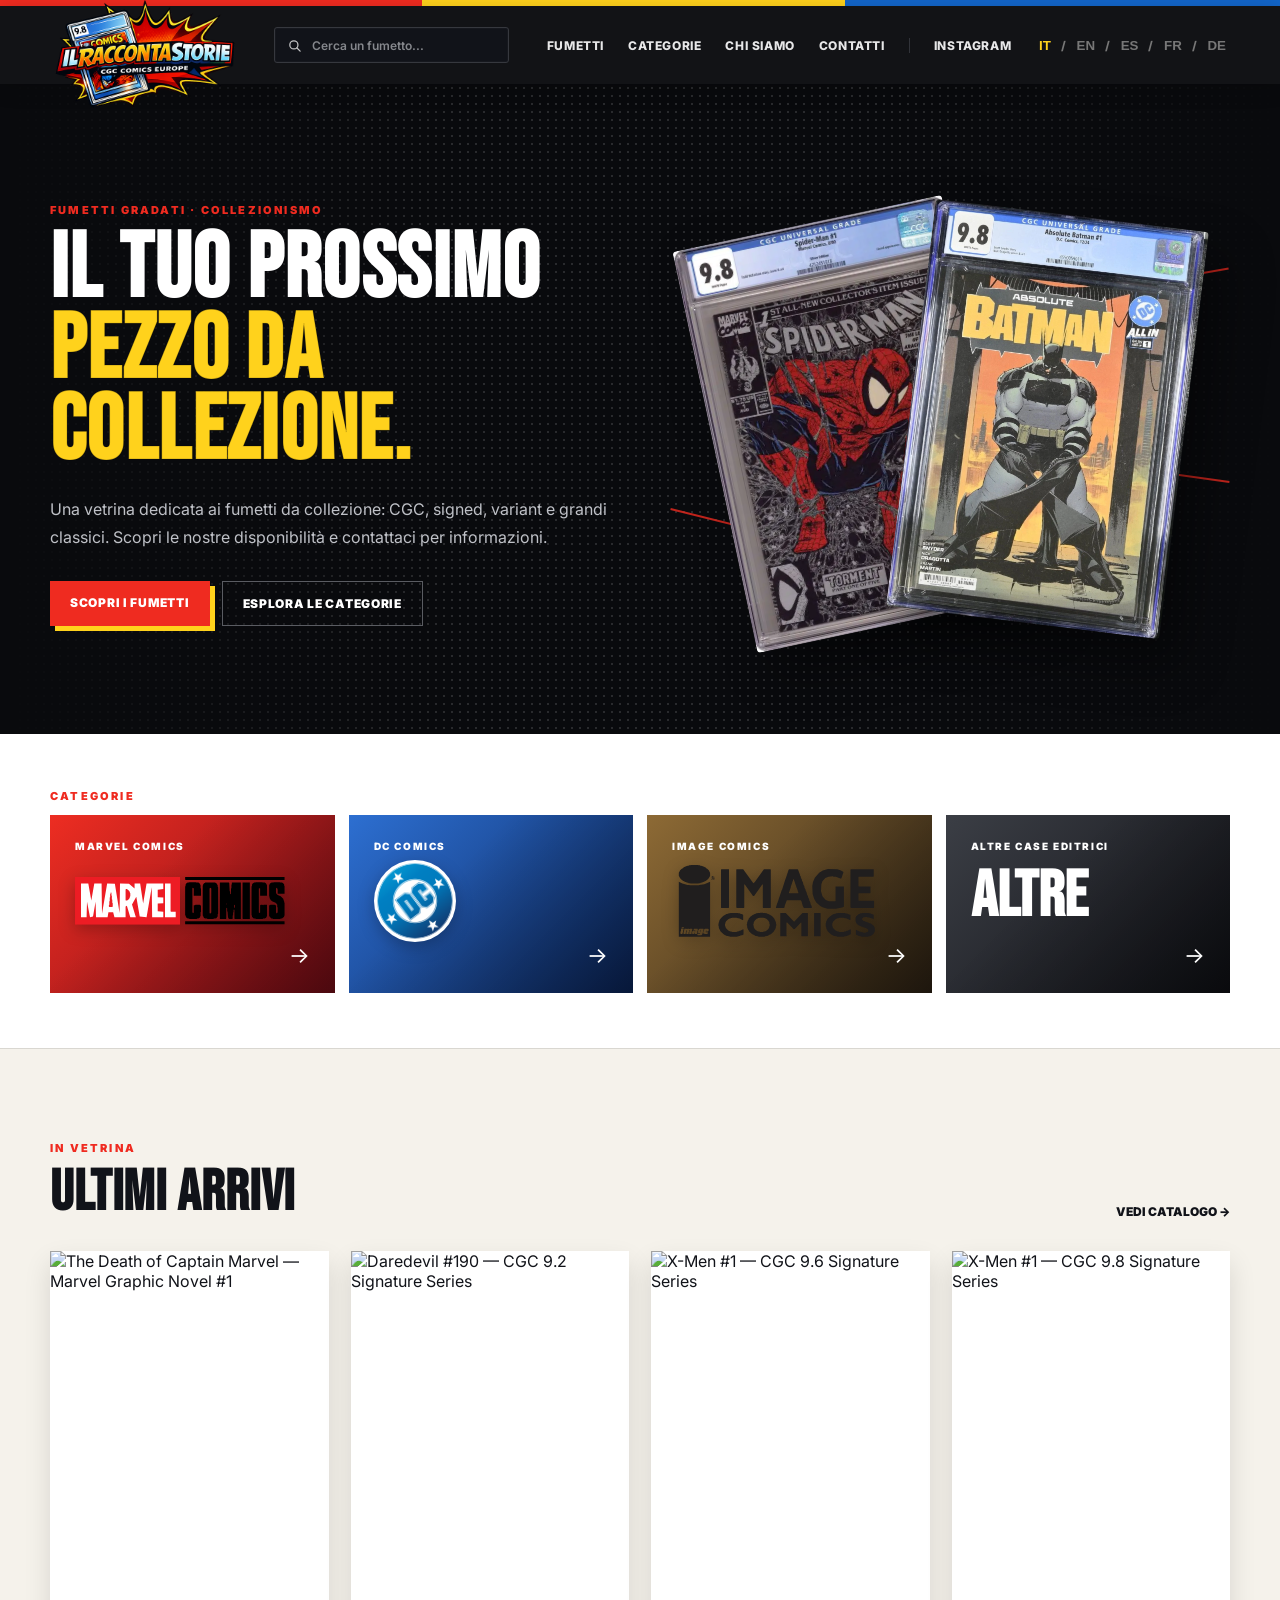
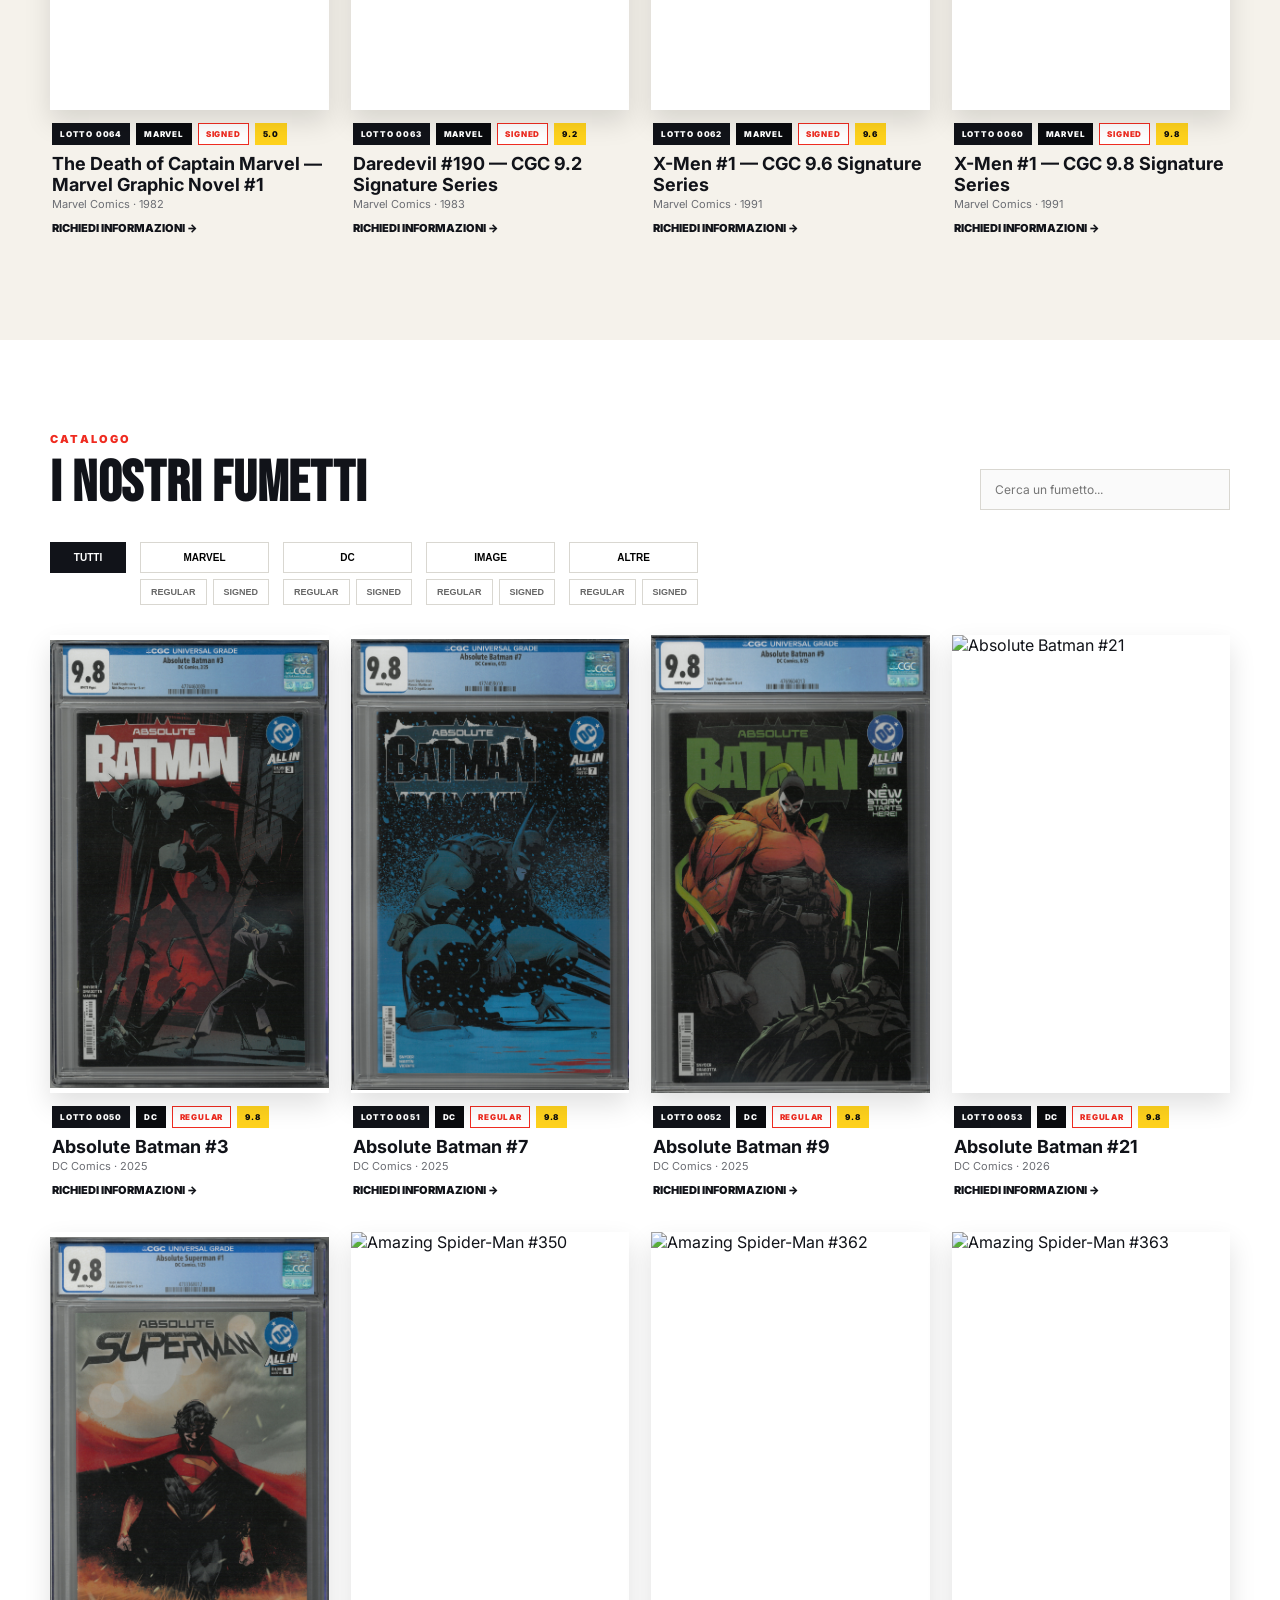
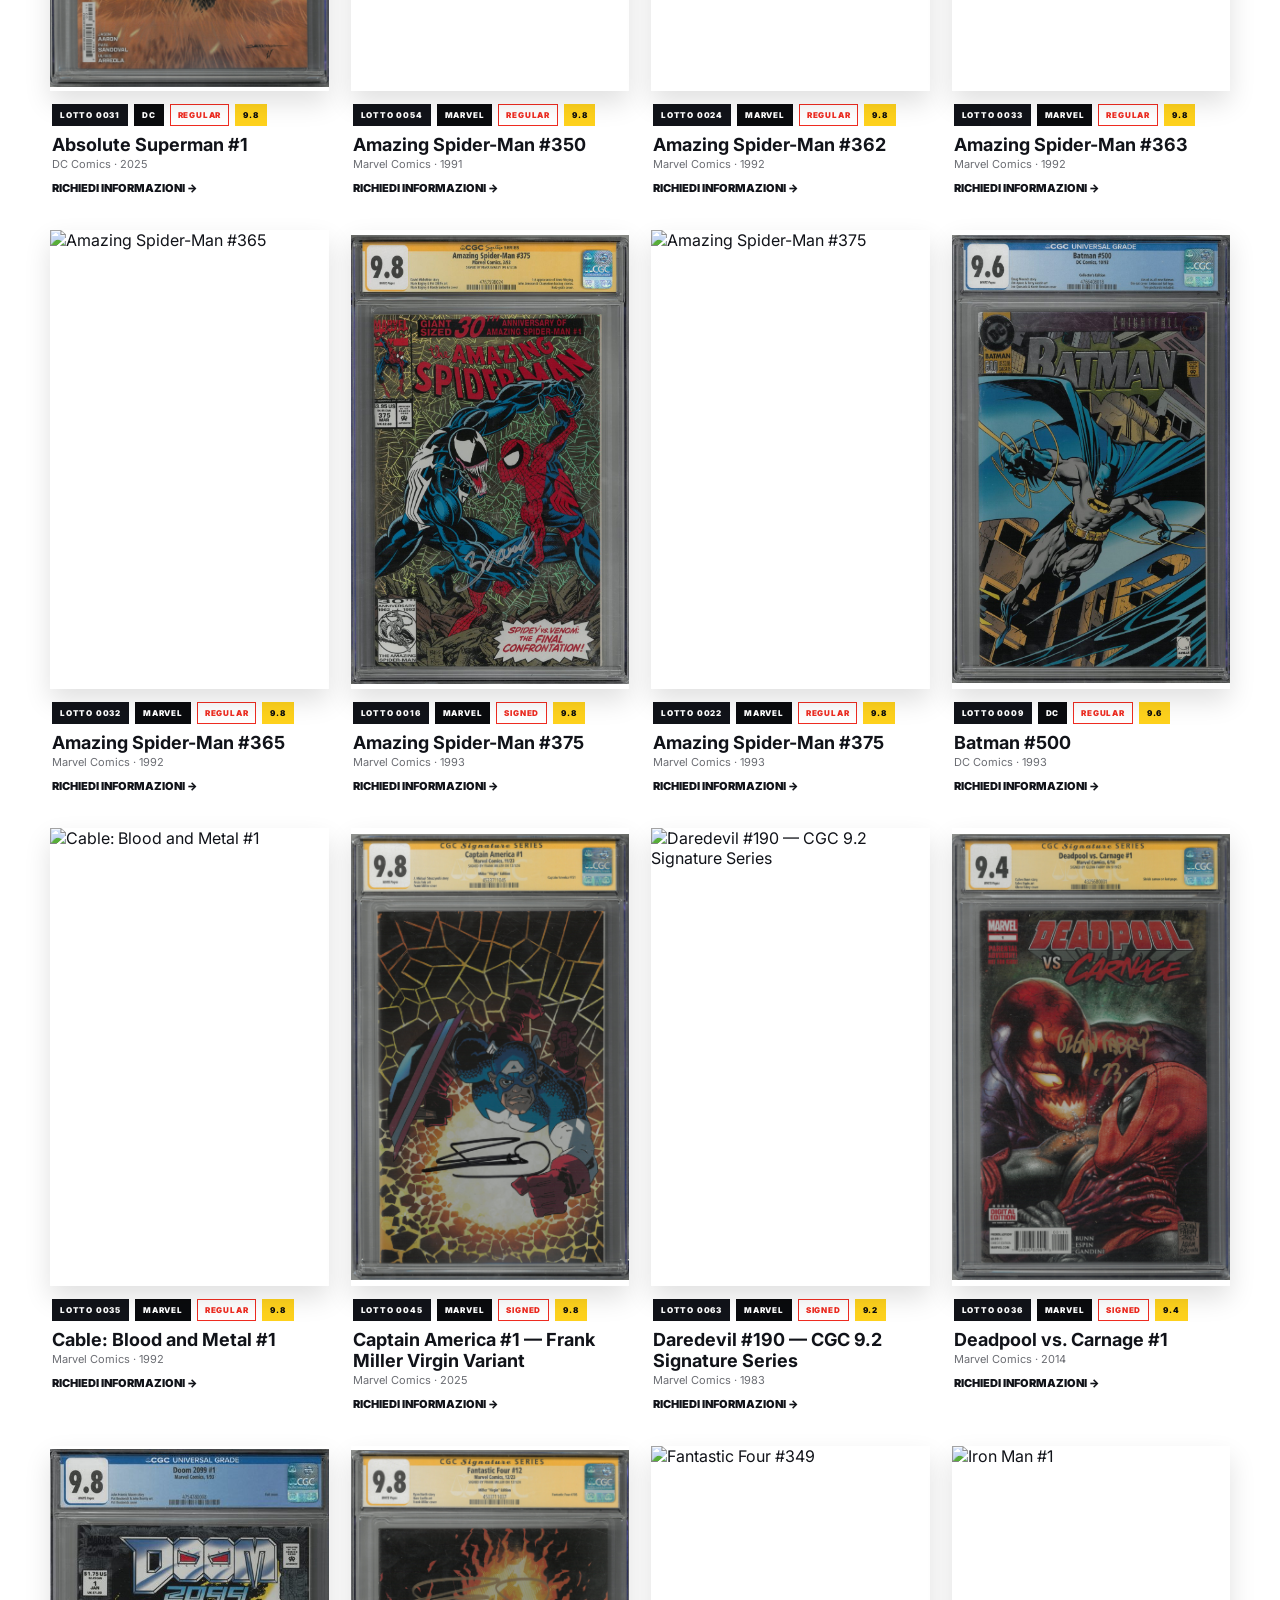
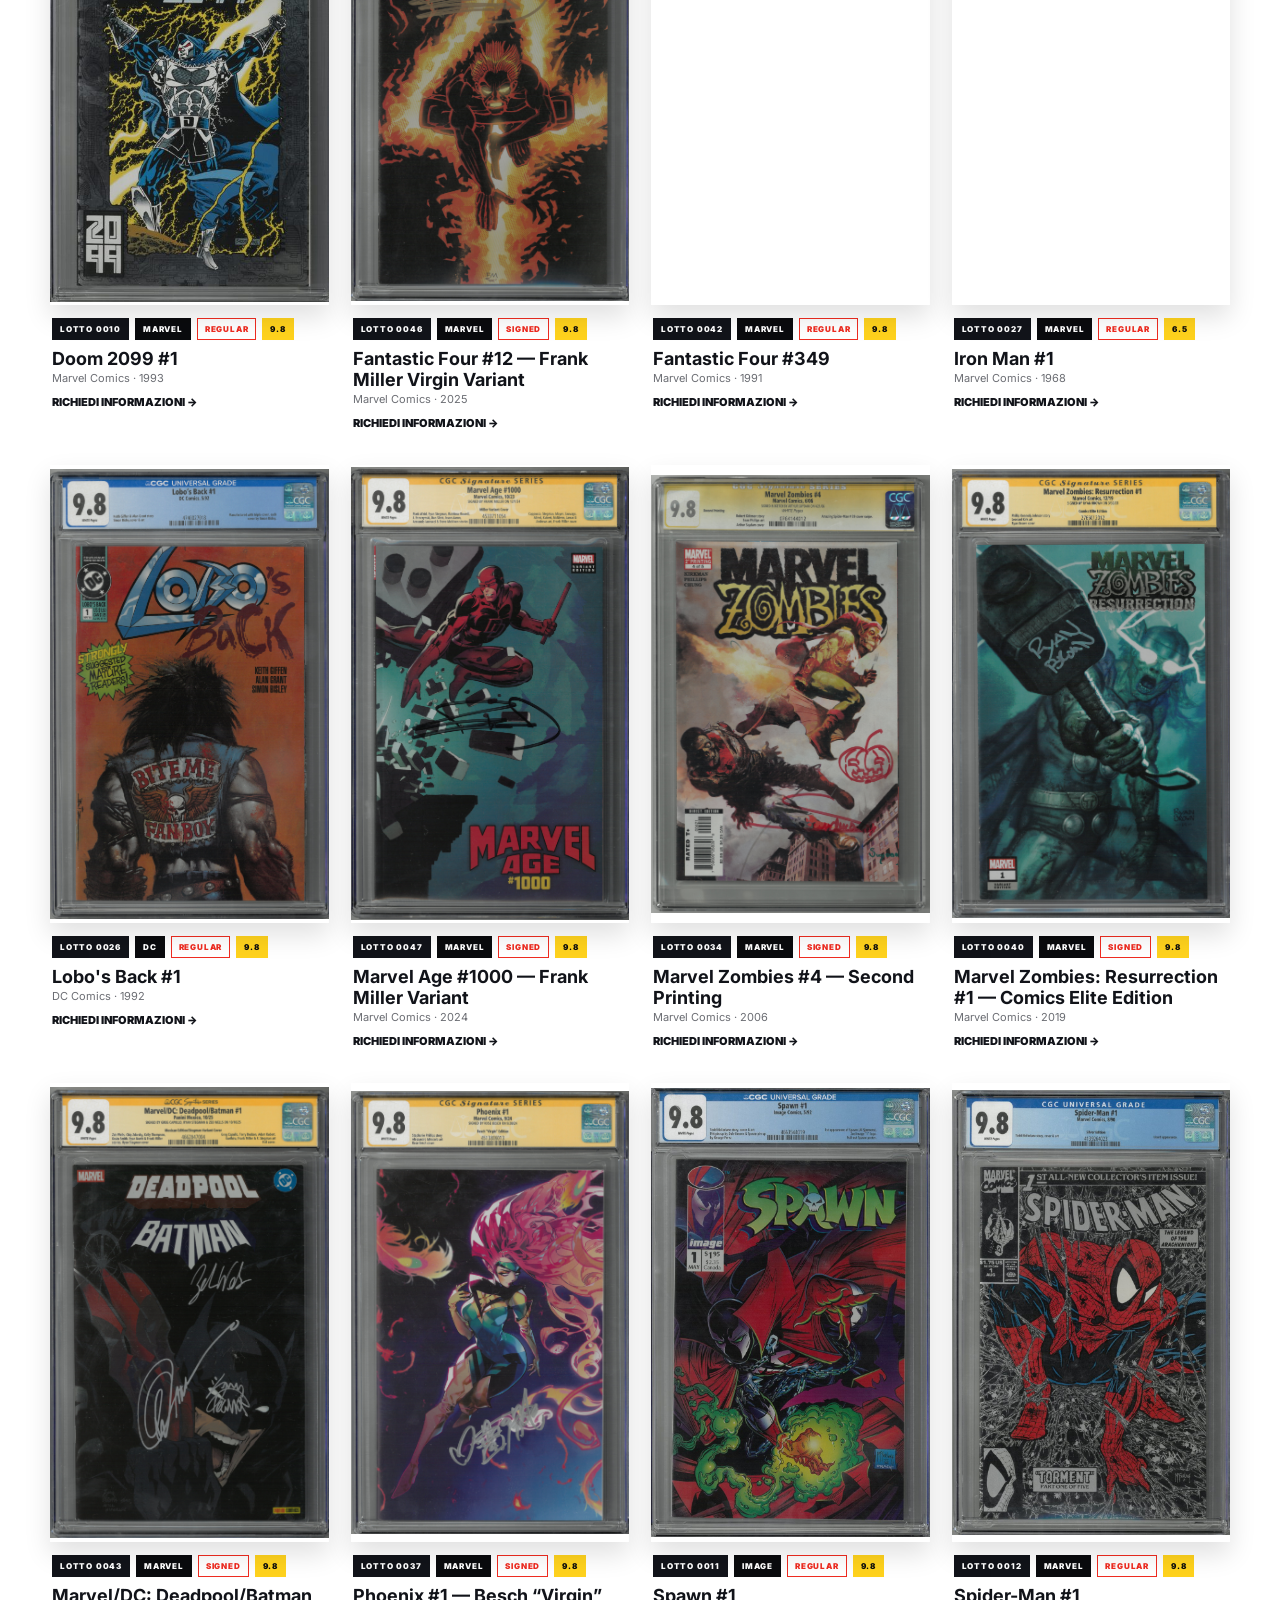
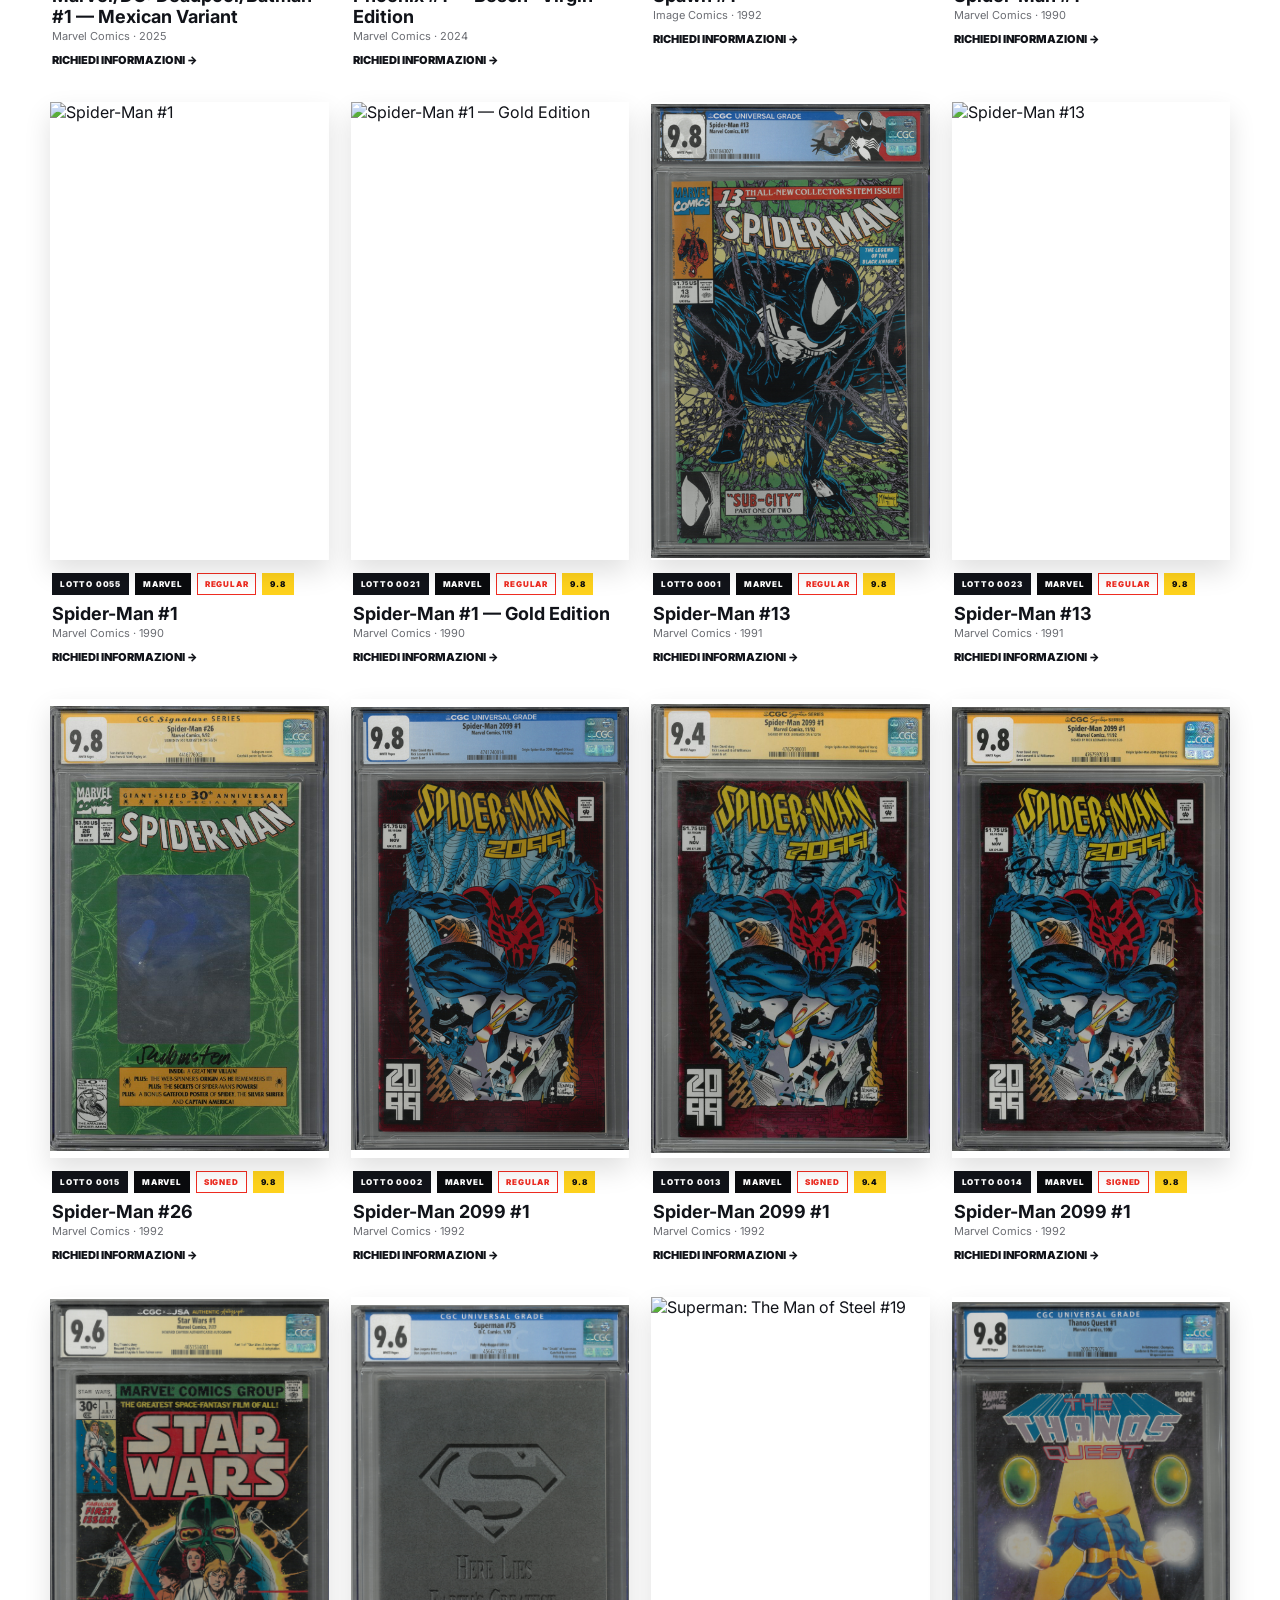
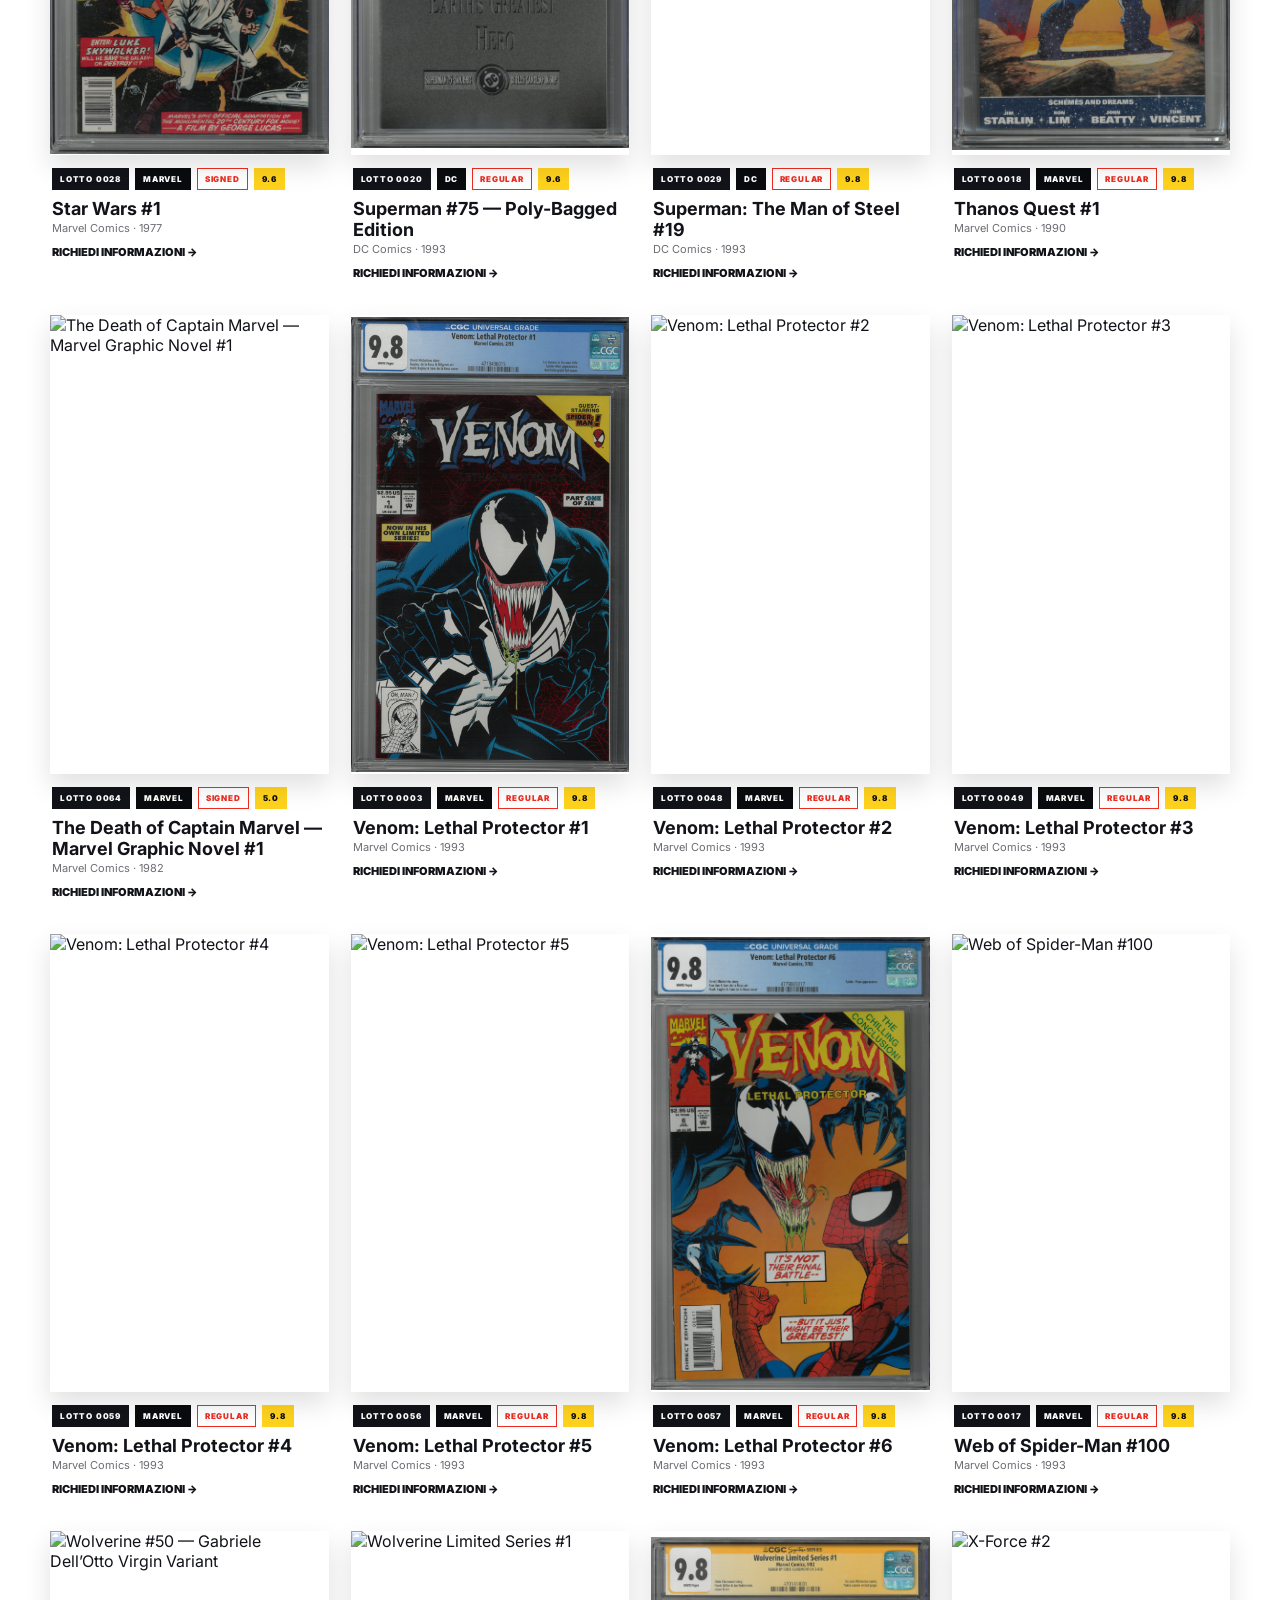
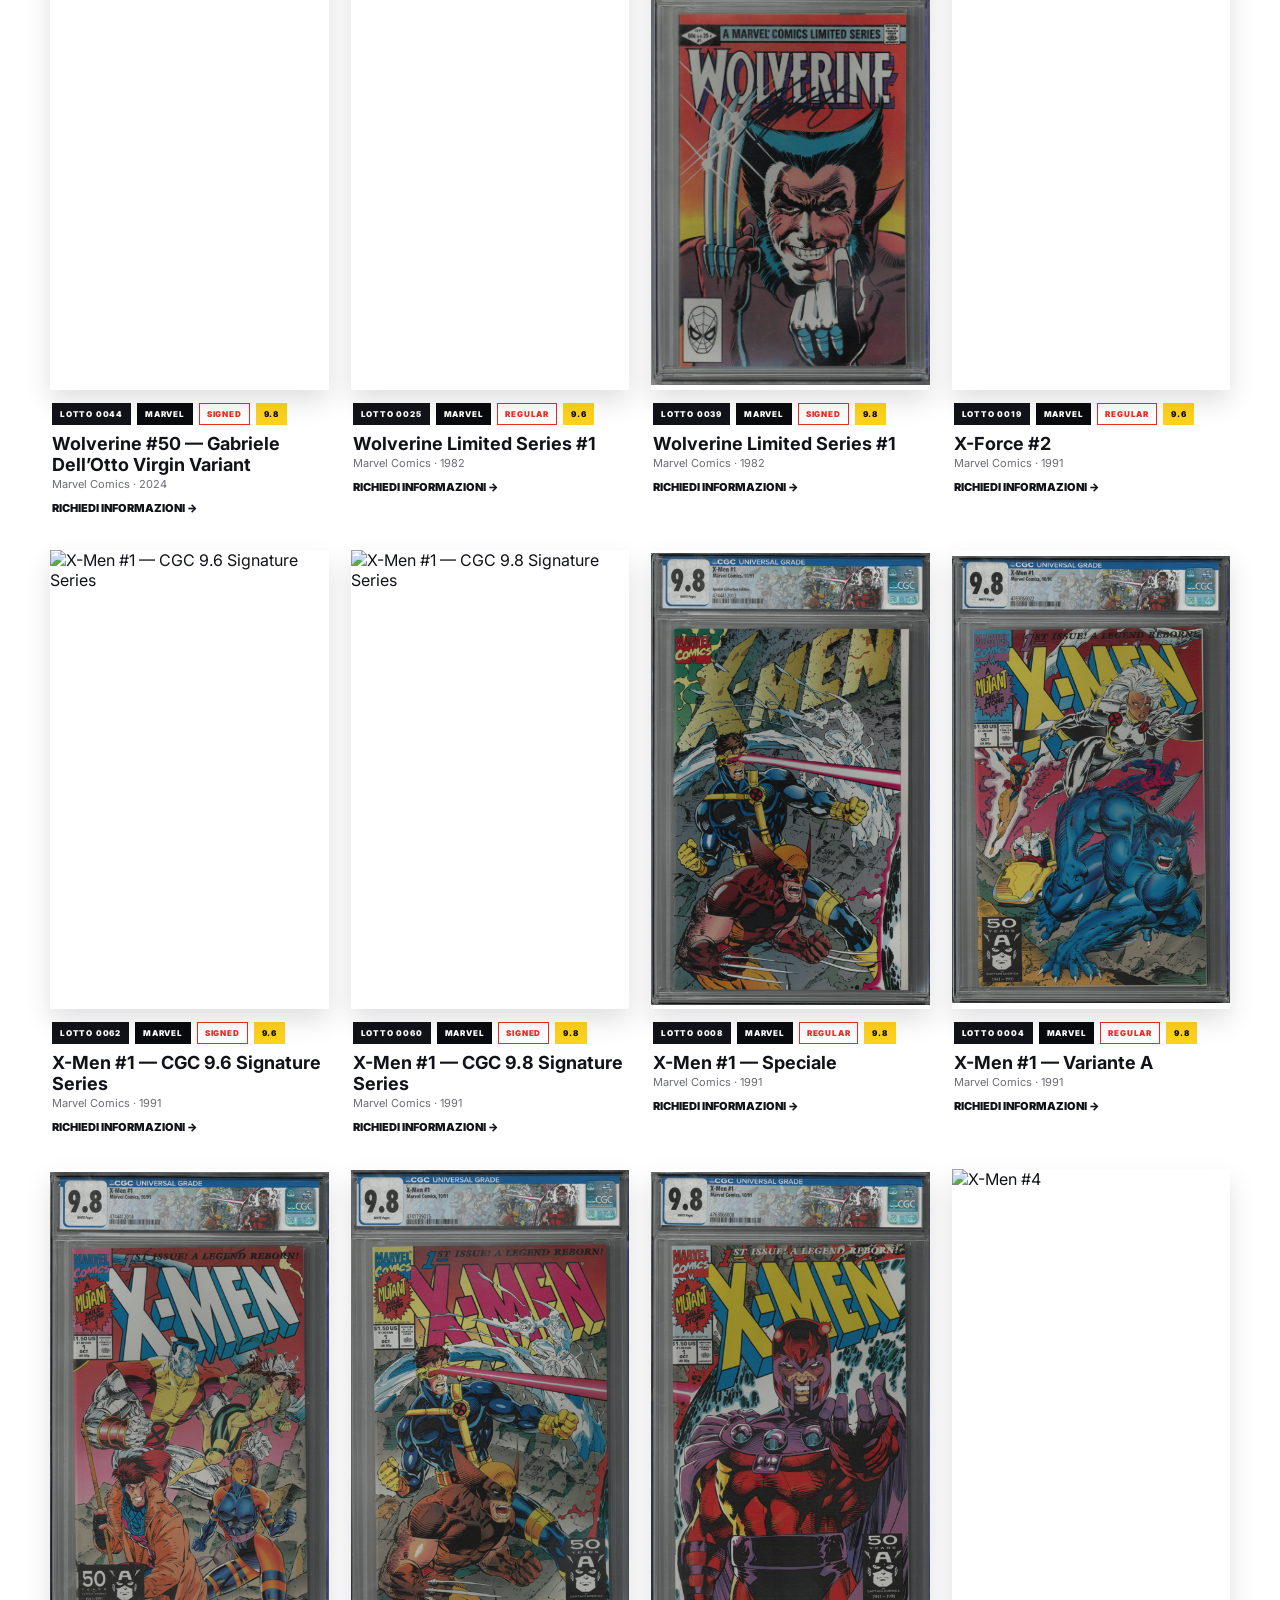
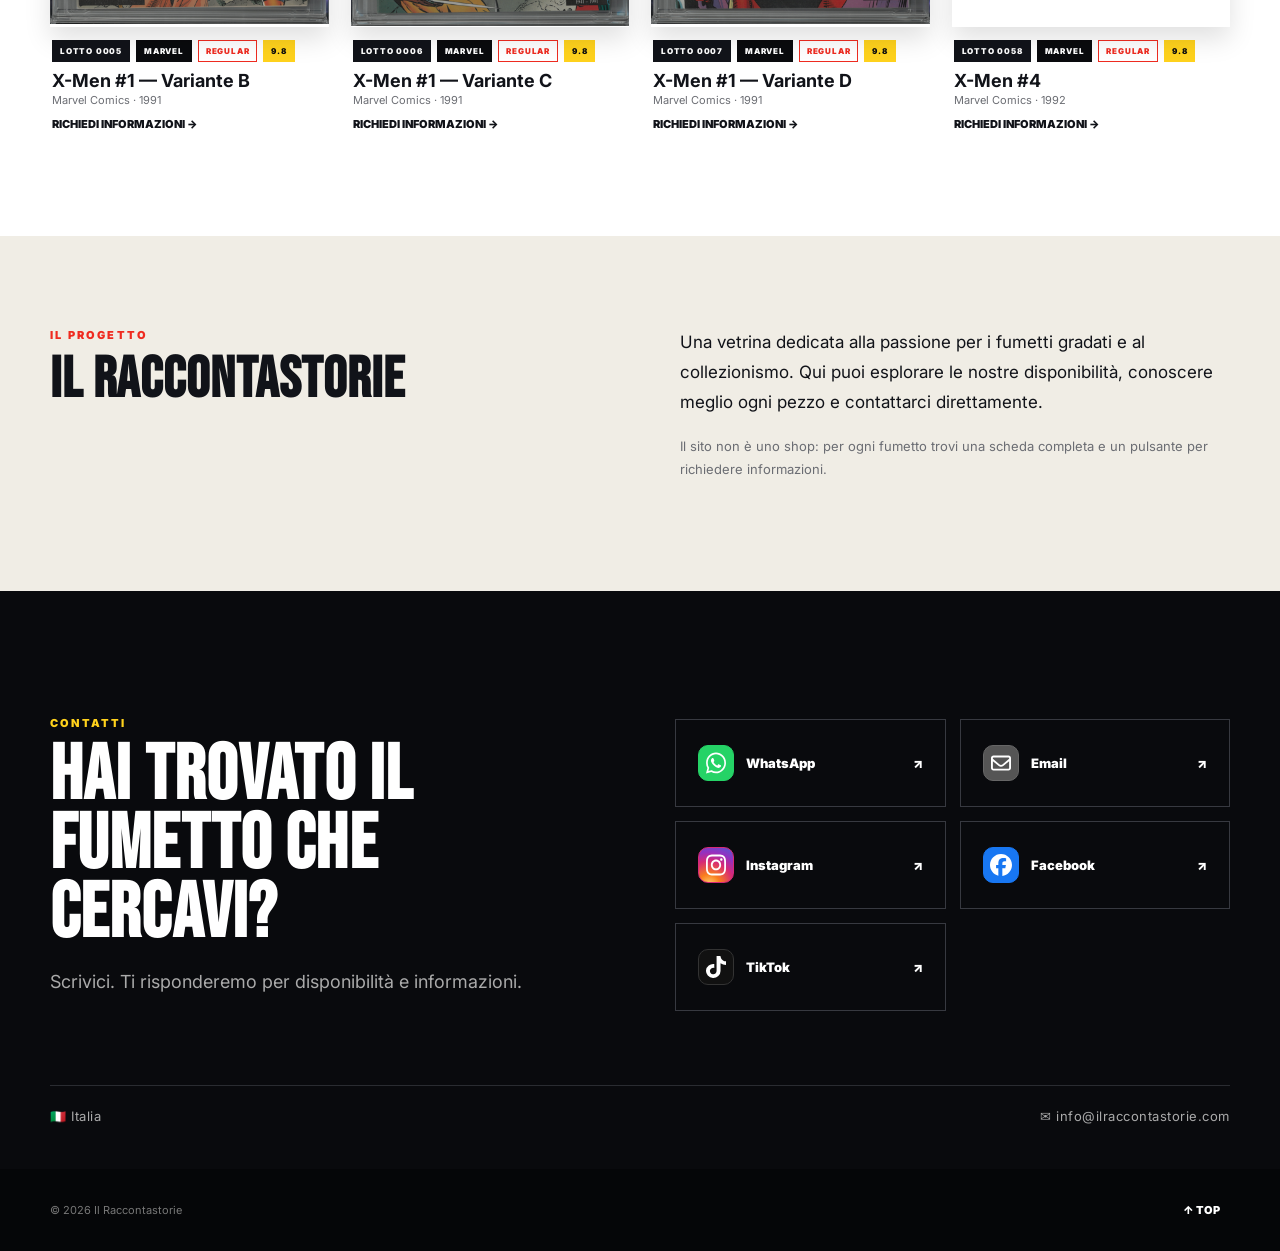
==== commit 352b667c: "Rimuove dal catalogo il lotto 0041 – The Spectacular Spider-Man #189" ====
--- a/index.html
+++ b/index.html
@@ -361,7 +361,6 @@
   {"id":39,"lot":"0039","title":"Wolverine Limited Series #1","number":"#1","publisher":"Marvel Comics","year":"1982","edition":"Signed by Chris Claremont","type":"signed","category":"marvel","grade":"9.8","grader":"CGC","era":"vintage","pageQuality":"White Pages","customLabel":false,"images":["images/wolverine fronte.jpg","images/wolverine retro.jpg"],"description":{"it":"Wolverine Limited Series #1, Marvel Comics, settembre 1982. CGC Signature Series 9.8, firmato da Chris Claremont il 04/03/2026.","en":"Wolverine Limited Series #1, Marvel Comics, September 1982. CGC Signature Series 9.8, signed by Chris Claremont on 4 March 2026.","es":"Wolverine Limited Series #1, Marvel Comics, septiembre de 1982. CGC Signature Series 9.8, firmado por Chris Claremont el 04/03/2026.","fr":"Wolverine Limited Series #1, Marvel Comics, septembre 1982. CGC Signature Series 9.8, signé par Chris Claremont le 04/03/2026.","de":"Wolverine Limited Series #1, Marvel Comics, September 1982. CGC Signature Series 9.8, signiert von Chris Claremont am 04.03.2026."},"descriptionSource":"front","new":true,"color":"red"},
   {"id":40,"lot":"0040","title":"Marvel Zombies: Resurrection #1 — Comics Elite Edition","number":"#1","publisher":"Marvel Comics","year":"2019","edition":"Comics Elite Edition · Signed by Ryan Brown","type":"signed","category":"marvel","grade":"9.8","grader":"CGC","era":"modern","pageQuality":"White Pages","customLabel":false,"images":["images/zombie 2 fronte.jpg","images/zombie 2 retro.jpg"],"description":{"it":"Marvel Zombies: Resurrection #1, edizione Comics Elite. CGC Signature Series 9.8, firmato da Ryan Brown il 30/03/2023.","en":"Marvel Zombies: Resurrection #1, Comics Elite Edition. CGC Signature Series 9.8, signed by Ryan Brown on 30 March 2023.","es":"Marvel Zombies: Resurrection #1, edición Comics Elite. CGC Signature Series 9.8, firmado por Ryan Brown el 30/03/2023.","fr":"Marvel Zombies: Resurrection #1, édition Comics Elite. CGC Signature Series 9.8, signé par Ryan Brown le 30/03/2023.","de":"Marvel Zombies: Resurrection #1, Comics Elite Edition. CGC Signature Series 9.8, signiert von Ryan Brown am 30.03.2023."},"descriptionSource":"front","new":true,"color":"green"}
 ,
-  {id:41,lot:"0041",title:"The Spectacular Spider-Man #189",number:"#189",publisher:"Marvel Comics",year:"1992",edition:"Regular",type:"regular",category:"marvel",grade:"9.6",grader:"CGC",era:"vintage",pageQuality:"White Pages",customLabel:false,images:["images/SKM_C250i26102118590.jpg","images/SKM_C250i26102119000.jpg"],description:{it:"The Spectacular Spider-Man #189, Marvel Comics, 1992. Esemplare certificato CGC 9.6 Universal Label con White Pages.",en:"The Spectacular Spider-Man #189, Marvel Comics, 1992. CGC 9.6 Universal Label copy with White Pages.",es:"The Spectacular Spider-Man #189, Marvel Comics, 1992. Ejemplar CGC 9.6 Universal Label con White Pages.",fr:"The Spectacular Spider-Man #189, Marvel Comics, 1992. Exemplaire CGC 9.6 Universal Label avec White Pages.",de:"The Spectacular Spider-Man #189, Marvel Comics, 1992. CGC 9.6 Universal Label mit White Pages."},descriptionSource:"front",new:true,color:"red"},
   {id:42,lot:"0042",title:"Fantastic Four #349",number:"#349",publisher:"Marvel Comics",year:"1991",edition:"Regular",type:"regular",category:"marvel",grade:"9.8",grader:"CGC",era:"vintage",pageQuality:"White Pages",customLabel:false,images:["images/SKM_C250i26102119010.jpg","images/SKM_C250i26102119020.jpg"],description:{it:"Fantastic Four #349, Marvel Comics, 1991. Esemplare certificato CGC 9.8 Universal Label con White Pages.",en:"Fantastic Four #349, Marvel Comics, 1991. CGC 9.8 Universal Label copy with White Pages.",es:"Fantastic Four #349, Marvel Comics, 1991. Ejemplar CGC 9.8 Universal Label con White Pages.",fr:"Fantastic Four #349, Marvel Comics, 1991. Exemplaire CGC 9.8 Universal Label avec White Pages.",de:"Fantastic Four #349, Marvel Comics, 1991. CGC 9.8 Universal Label mit White Pages."},descriptionSource:"front",new:true,color:"blue"},
   {id:43,lot:"0043",title:"Marvel/DC: Deadpool/Batman #1 — Mexican Variant",number:"#1",publisher:"Marvel Comics",year:"2025",edition:"Mexican Variant · CGC Signature Series",type:"signed",category:"marvel",grade:"9.8",grader:"CGC",era:"modern",pageQuality:"To Verify",customLabel:"Signature Series",images:["images/SKM_C250i26102119021.jpg","images/SKM_C250i26102119030.jpg"],description:{it:"Marvel/DC: Deadpool/Batman #1, variante messicana. Esemplare CGC Signature Series 9.8; il nome del firmatario non viene indicato perché non verificato qui.",en:"Marvel/DC: Deadpool/Batman #1, Mexican variant. CGC Signature Series 9.8; the signer is not named here because it has not been verified.",es:"Marvel/DC: Deadpool/Batman #1, variante mexicana. CGC Signature Series 9.8; no se indica el firmante porque no se ha verificado.",fr:"Marvel/DC: Deadpool/Batman #1, variante mexicaine. CGC Signature Series 9.8 ; le signataire n’est pas précisé car il n’a pas été vérifié.",de:"Marvel/DC: Deadpool/Batman #1, mexikanische Variante. CGC Signature Series 9.8; der Unterzeichner wird nicht genannt, da er hier nicht verifiziert wurde."},descriptionSource:"front",new:true,color:"red"},
   {id:44,lot:"0044",title:"Wolverine #50 — Gabriele Dell’Otto Virgin Variant",number:"#50",publisher:"Marvel Comics",year:"2024",edition:"Gabriele Dell’Otto Virgin Variant · Signature Series",type:"signed",category:"marvel",grade:"9.8",grader:"CGC",era:"modern",pageQuality:"White Pages",customLabel:"Signature Series",images:["images/SKM_C250i26102119031.jpg","images/Immagine 2026-10-23 002454.jpg"],description:{it:"Wolverine #50, variante Virgin di Gabriele Dell’Otto. Esemplare CGC Signature Series 9.8 con White Pages.",en:"Wolverine #50, Gabriele Dell’Otto Virgin variant. CGC Signature Series 9.8 copy with White Pages.",es:"Wolverine #50, variante Virgin de Gabriele Dell’Otto. Ejemplar CGC Signature Series 9.8 con White Pages.",fr:"Wolverine #50, variante Virgin de Gabriele Dell’Otto. Exemplaire CGC Signature Series 9.8 avec White Pages.",de:"Wolverine #50, Gabriele-Dell’Otto-Virgin-Variante. CGC Signature Series 9.8 mit White Pages."},descriptionSource:"front",new:true,color:"yellow"},
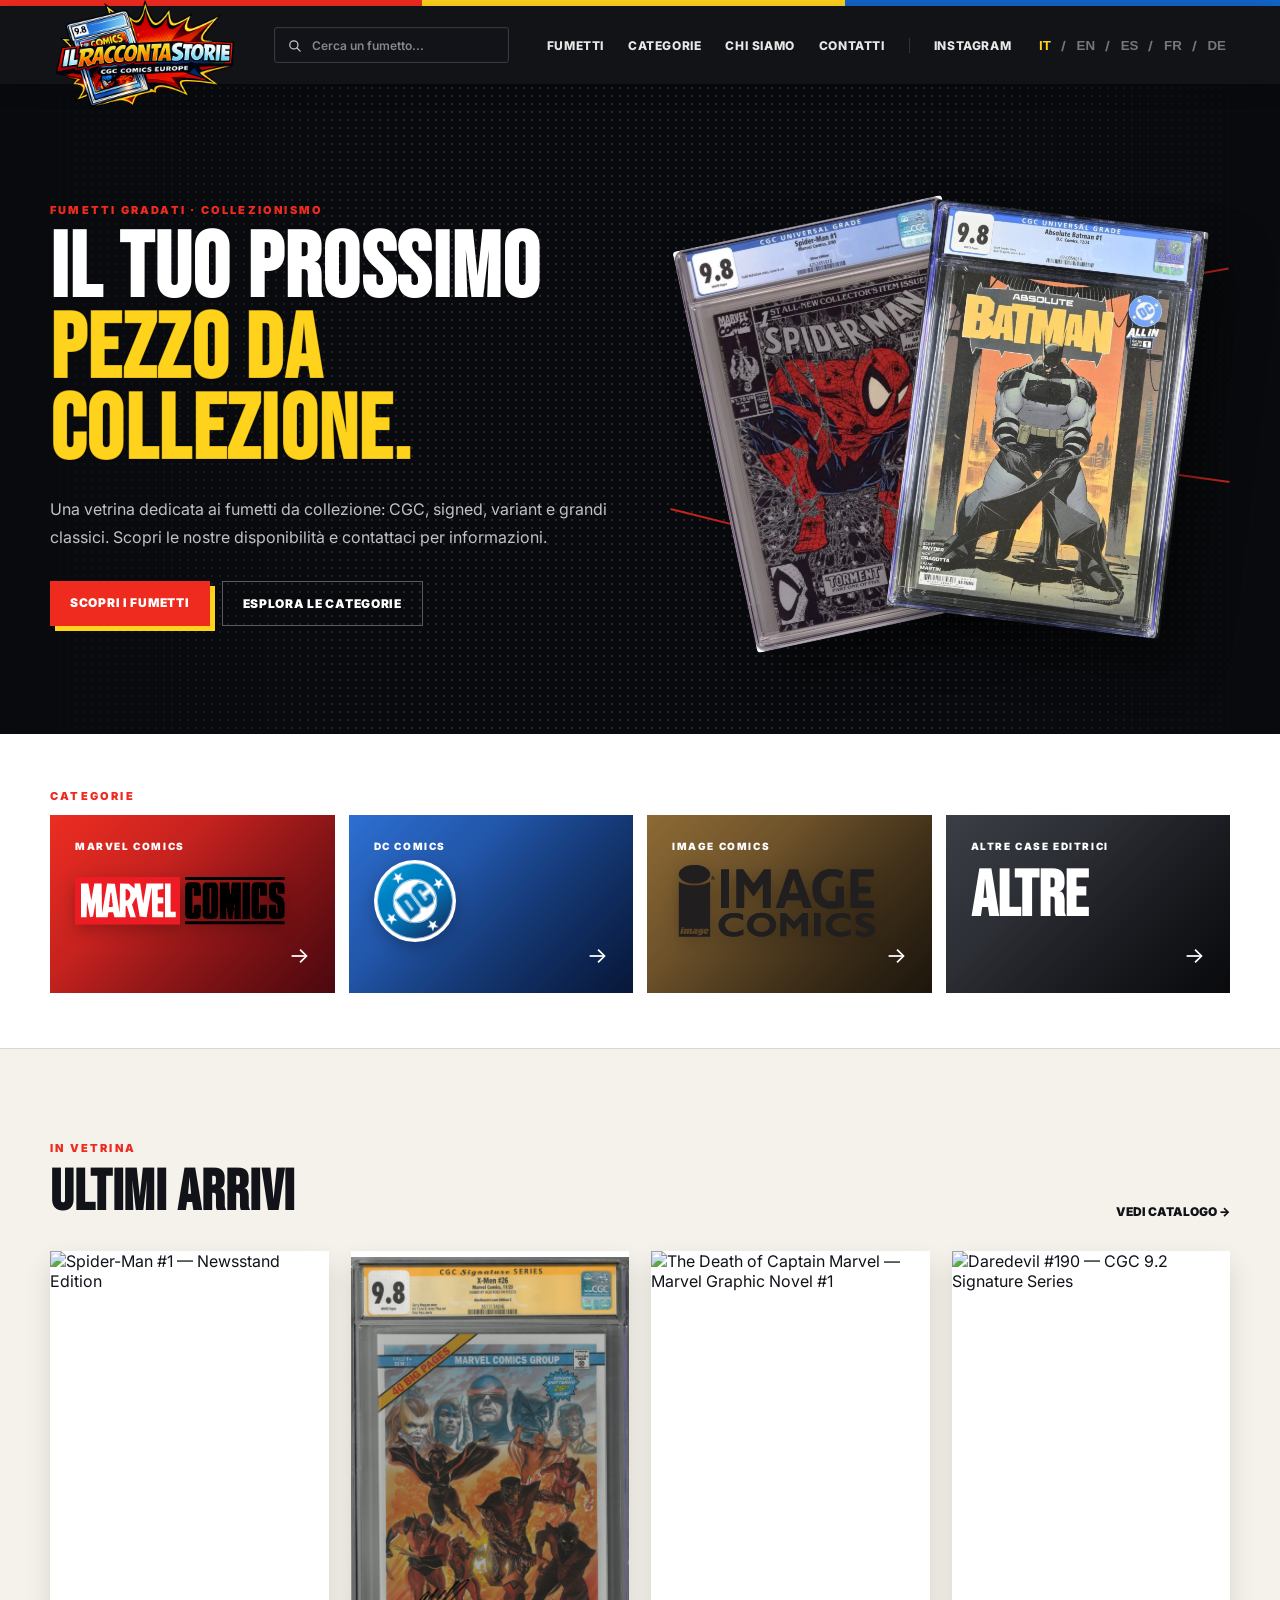
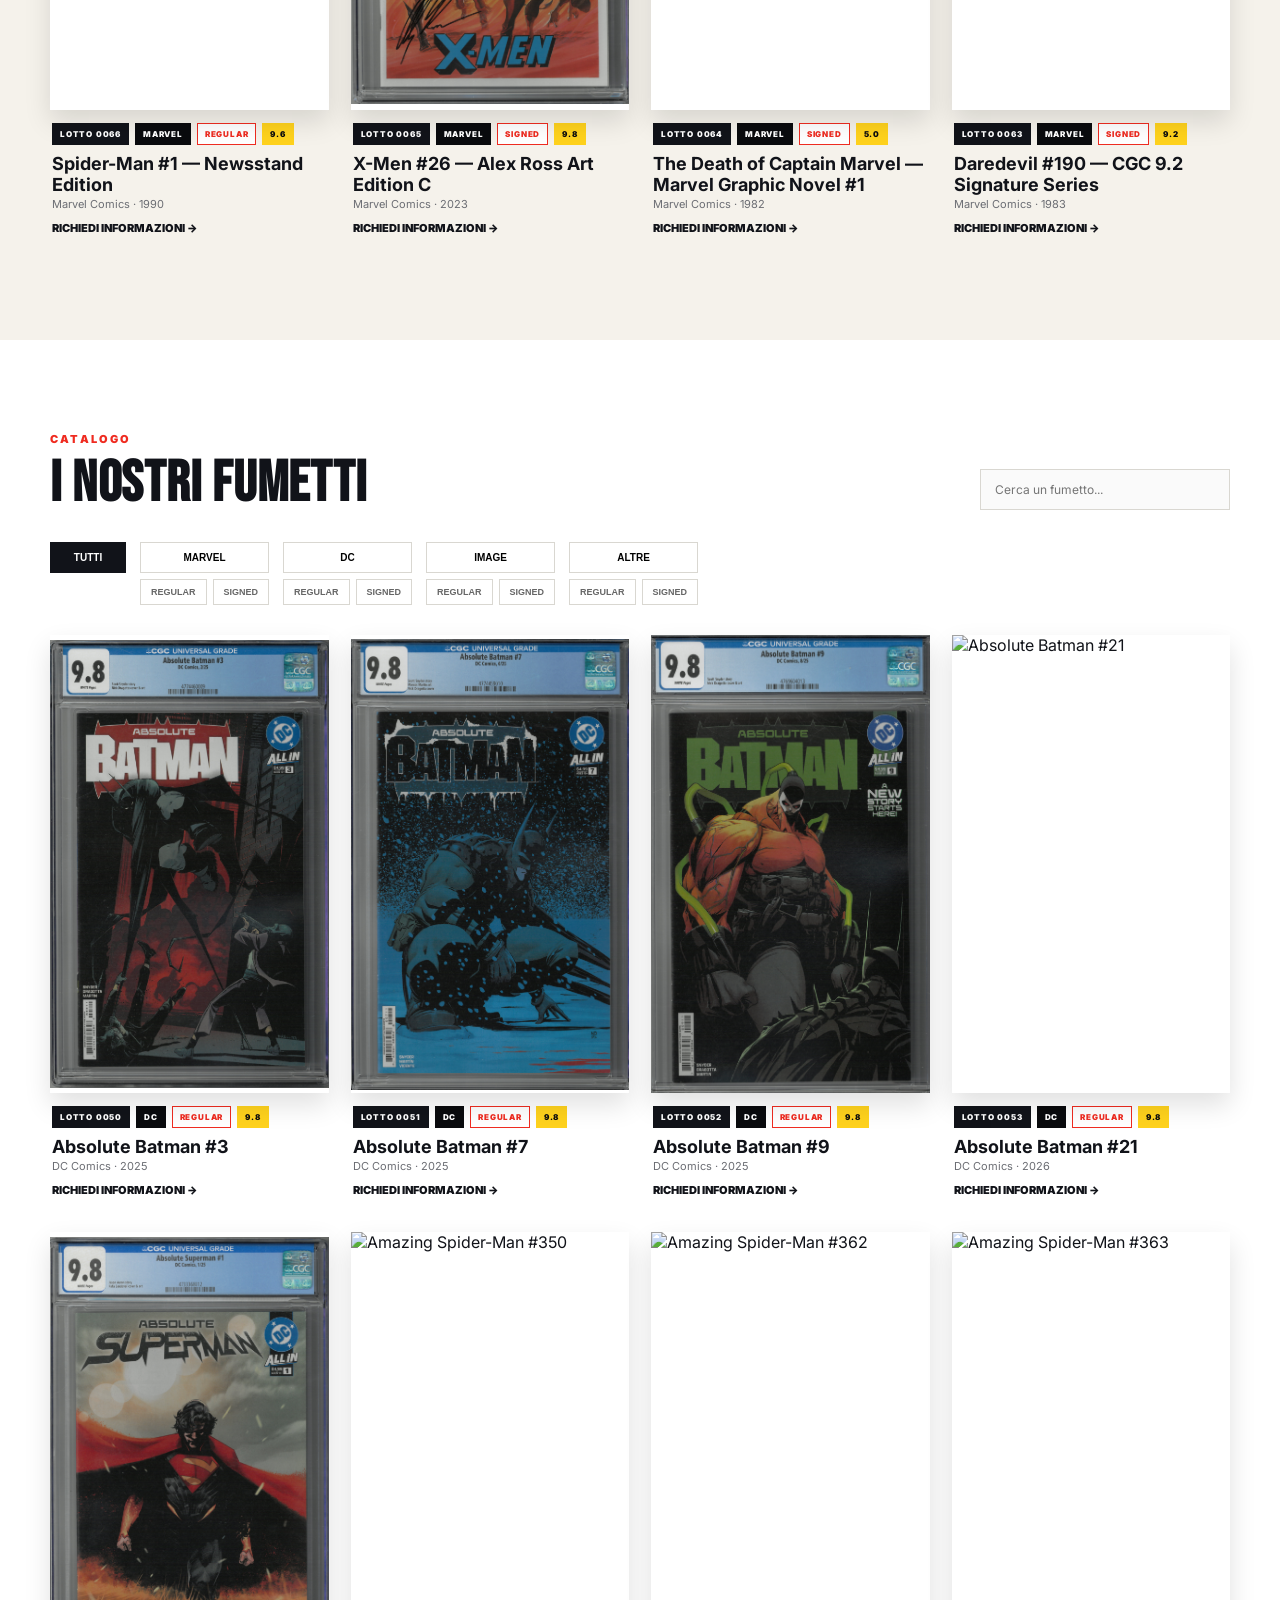
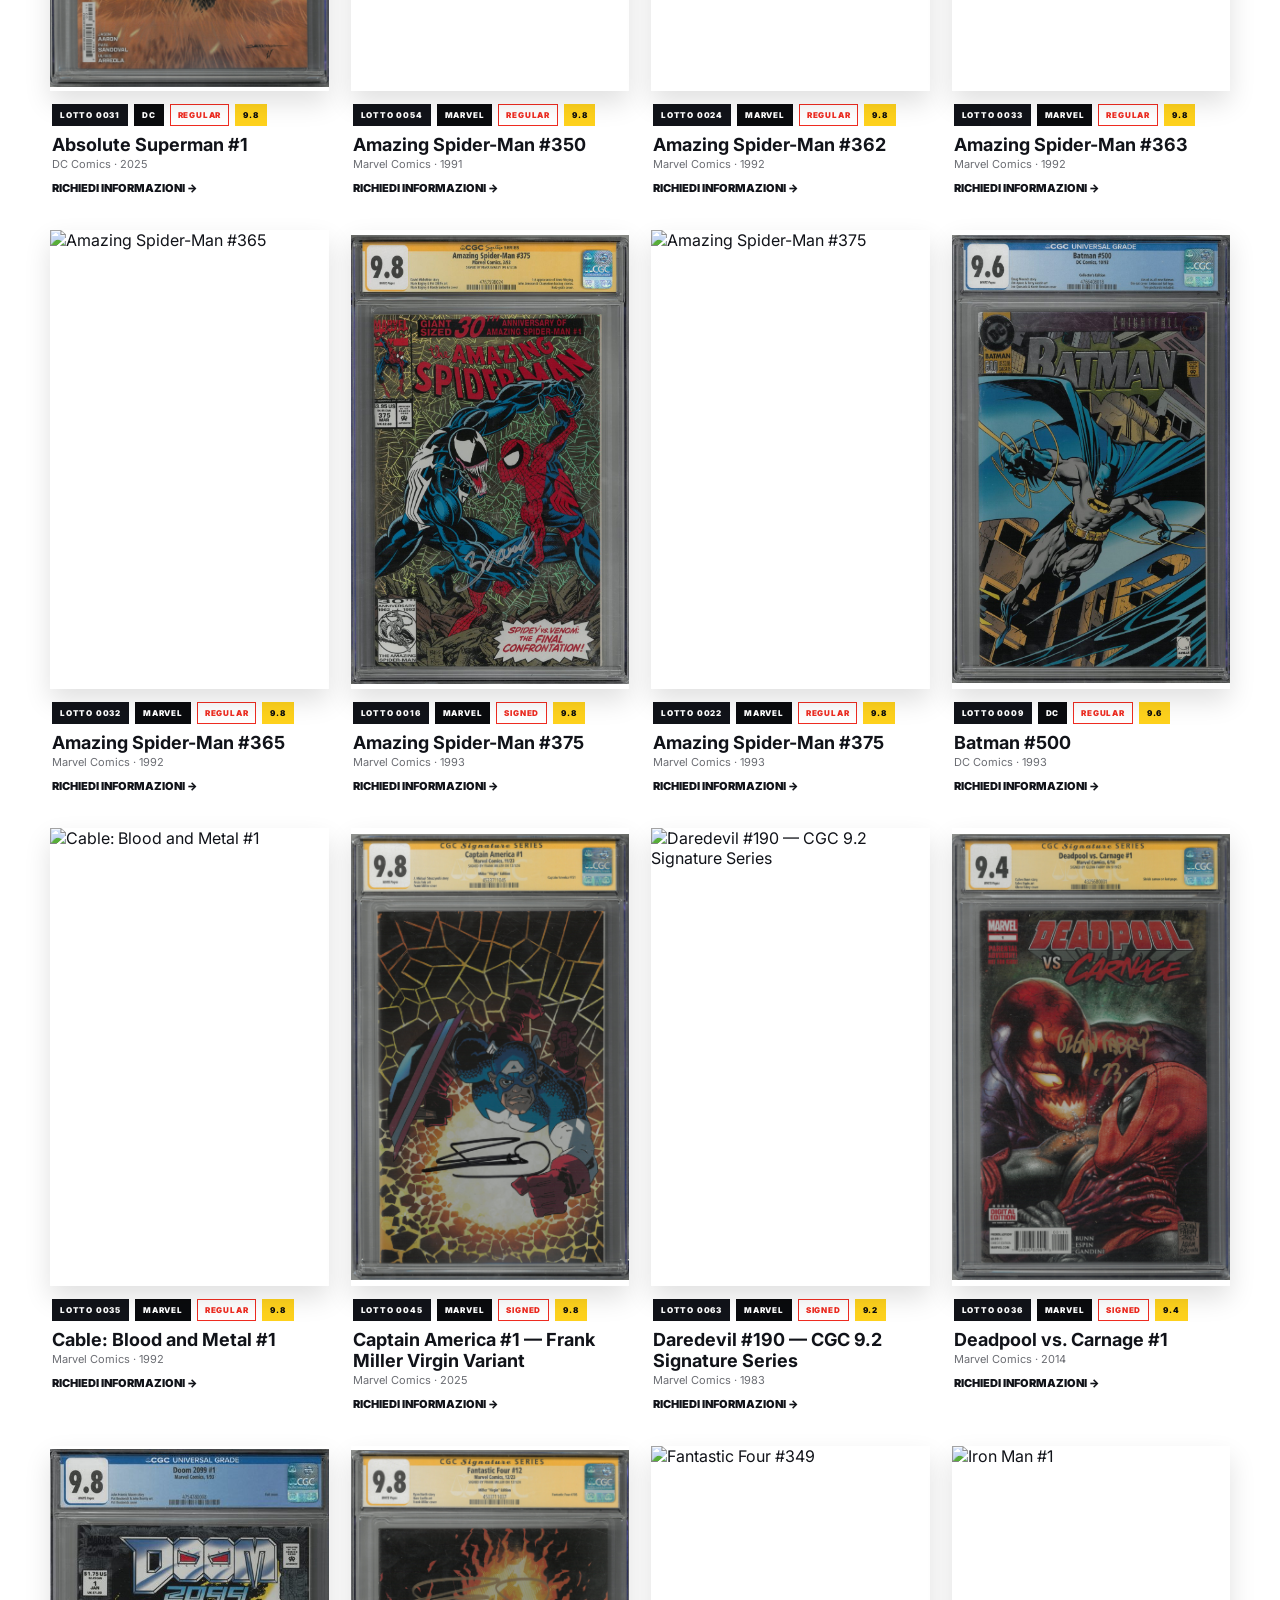
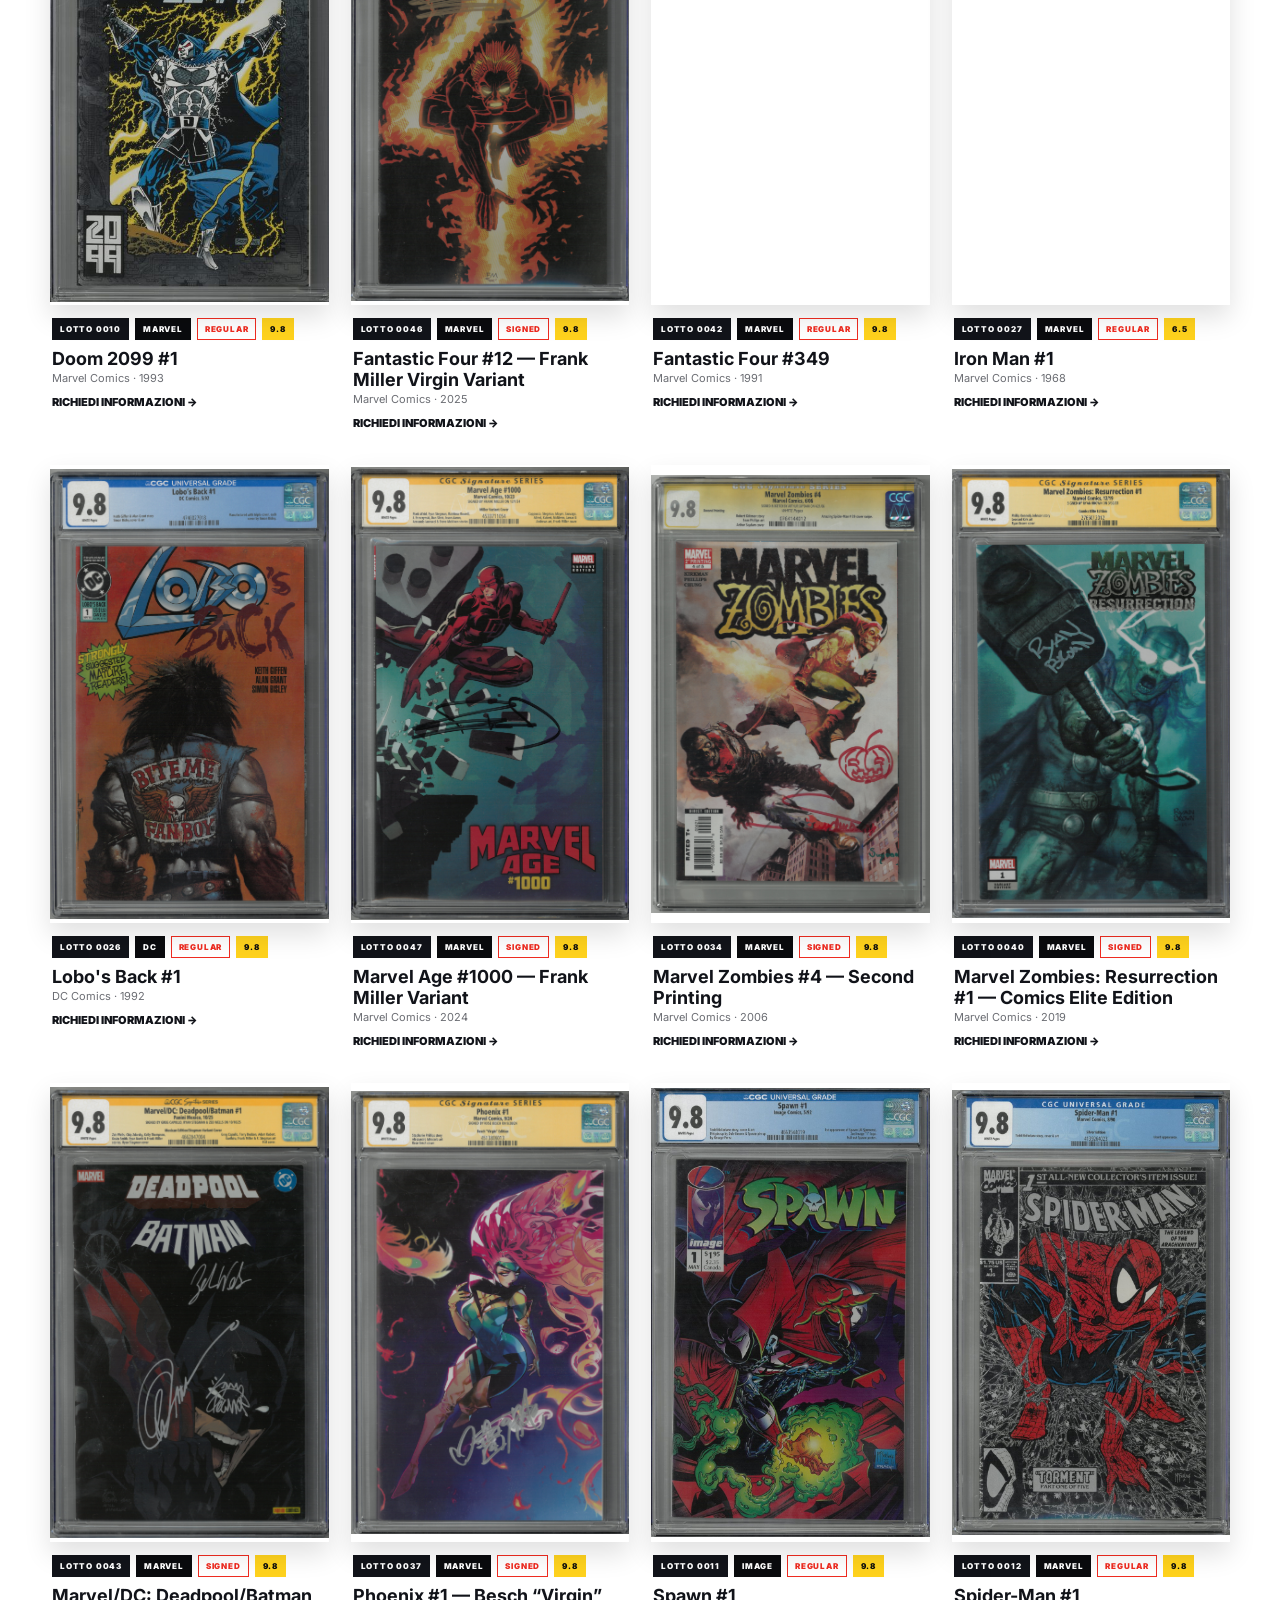
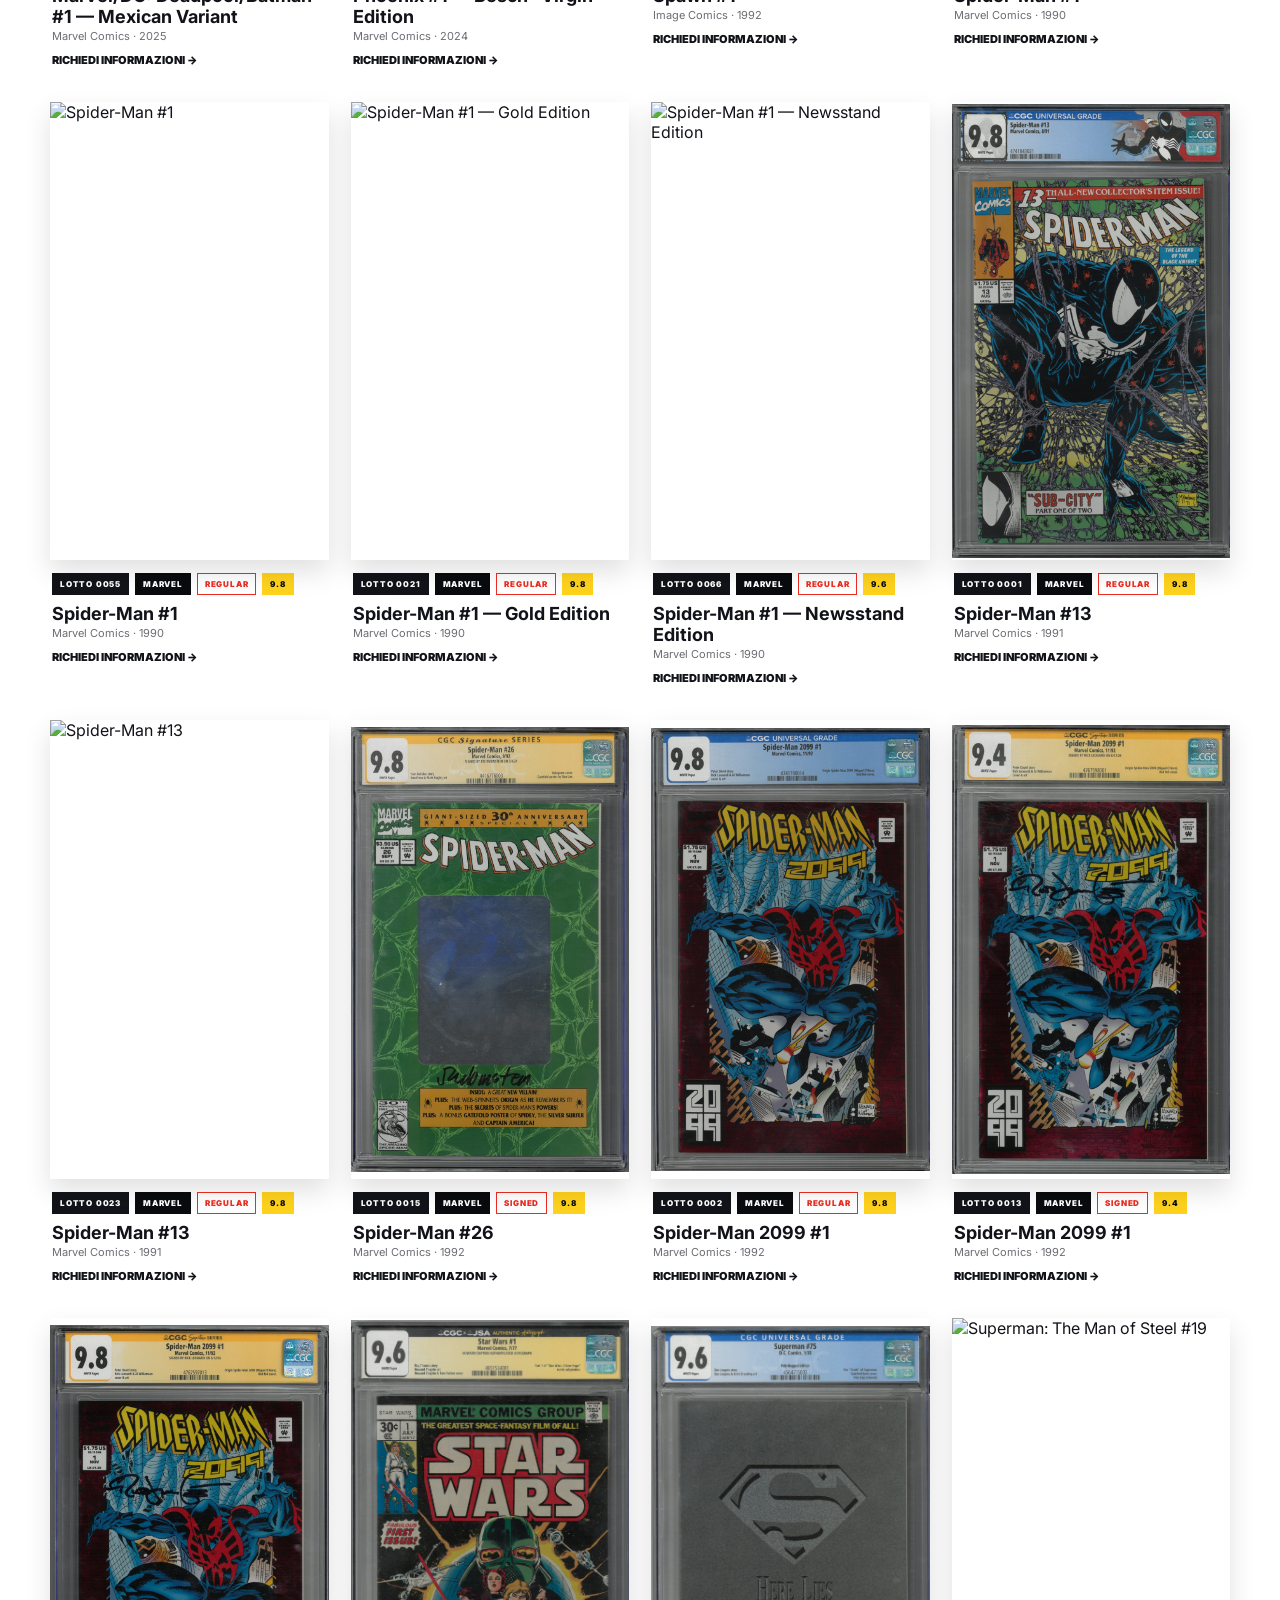
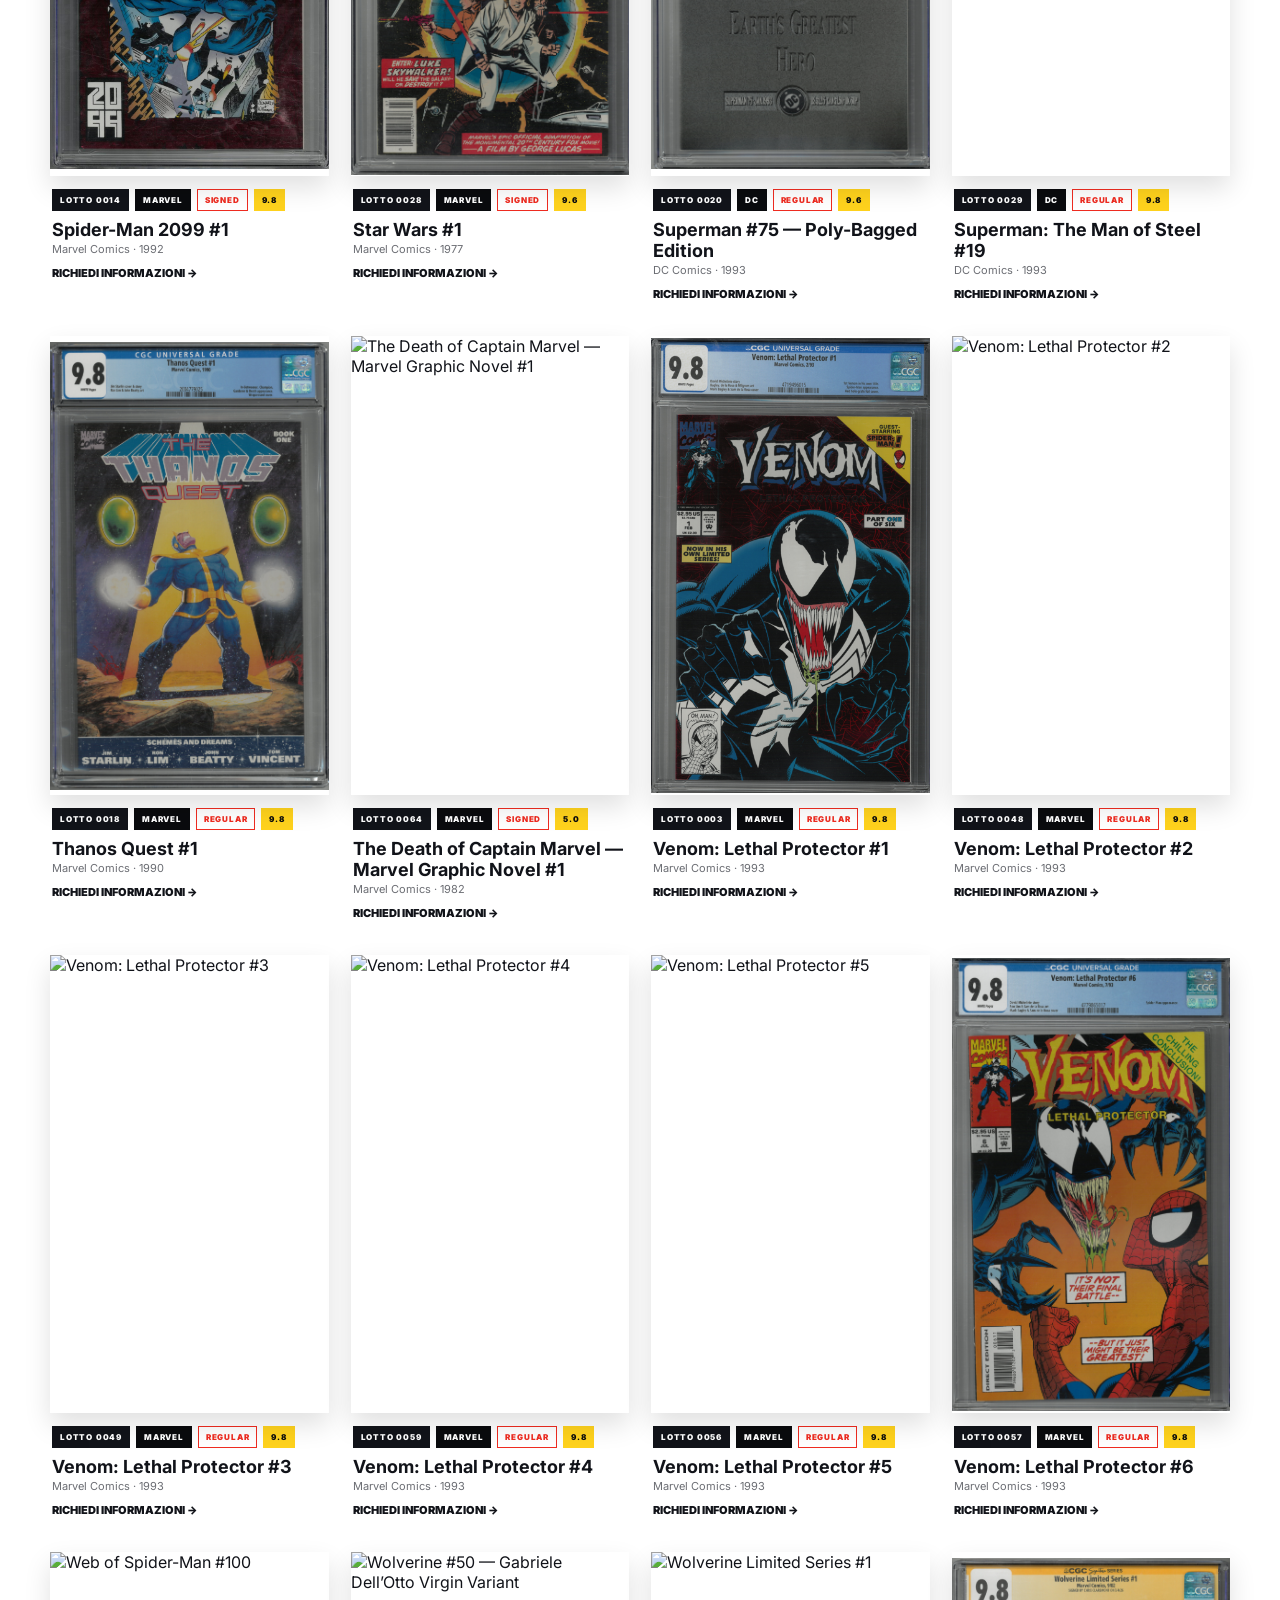
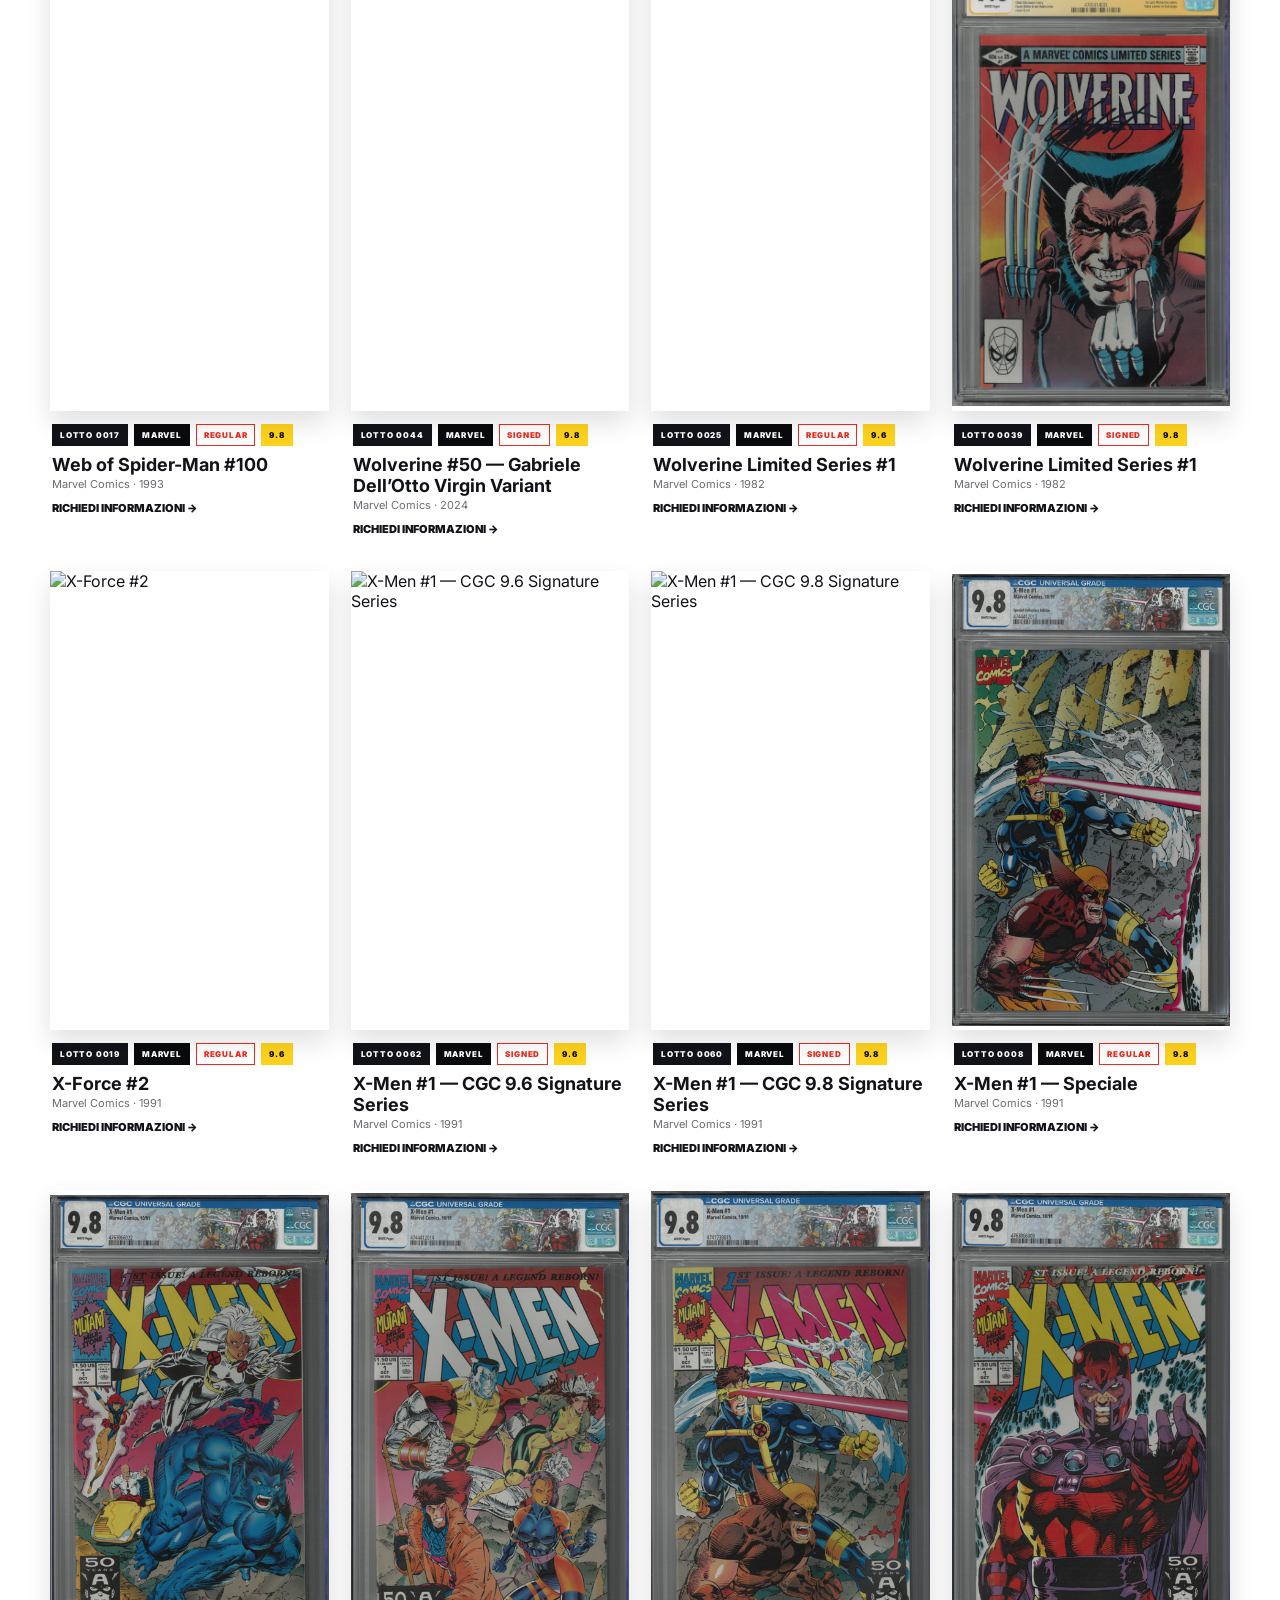
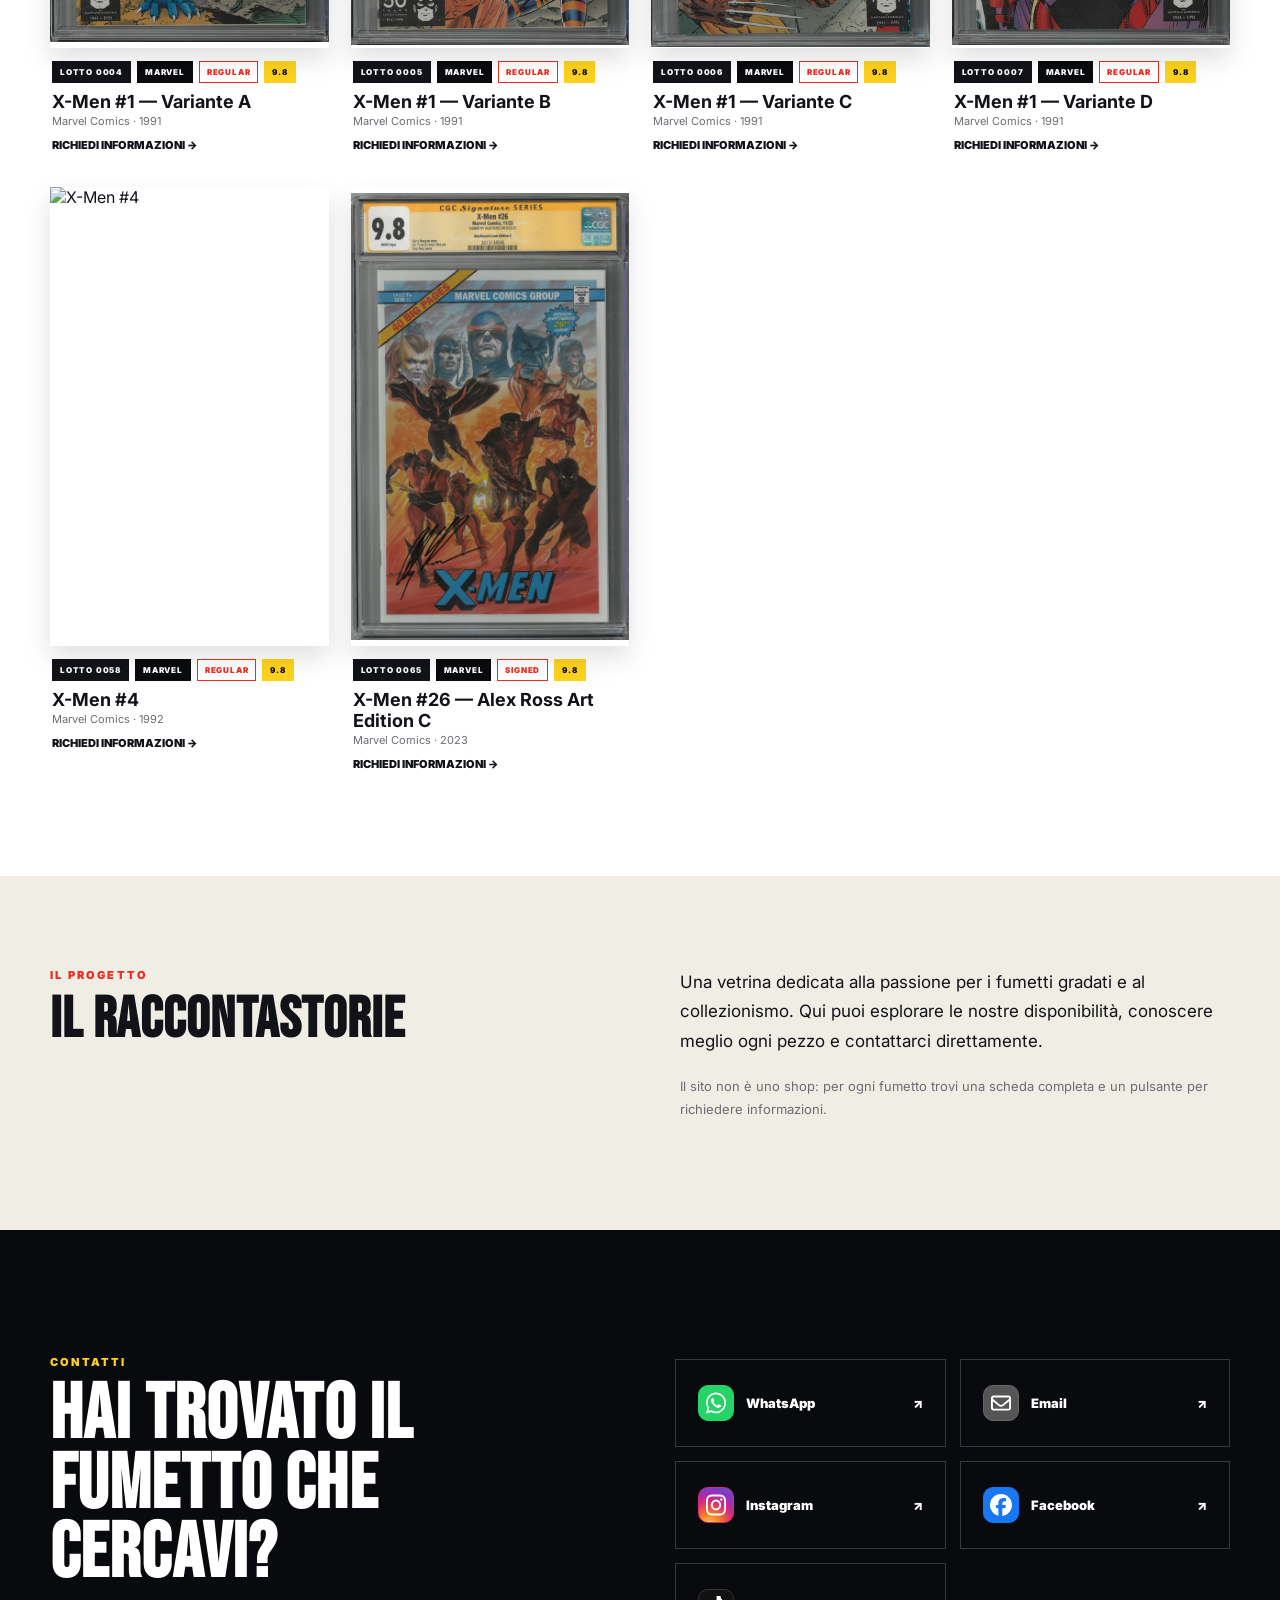
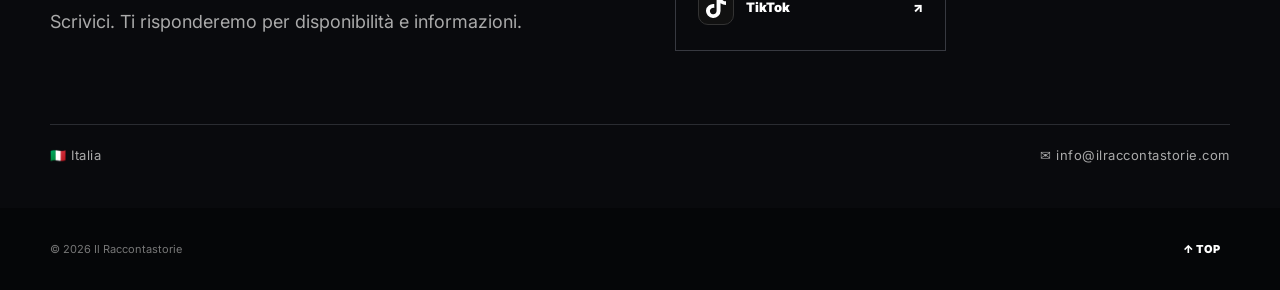
==== commit 231fe988: "Aggiunge i lotti 0065 X-Men #26 e 0066 Spider-Man #1" ====
--- a/index.html
+++ b/index.html
@@ -384,6 +384,9 @@
   {id:63,lot:"0063",title:"Daredevil #190 — CGC 9.2 Signature Series",number:"#190",publisher:"Marvel Comics",year:"1983",edition:"Regular · Signature Series",type:"signed",category:"marvel",grade:"9.2",grader:"CGC",era:"vintage",pageQuality:"White Pages",customLabel:"Signature Series",images:["images/SKM_C250i26102714151.jpg","images/SKM_C250i26102714160.jpg"],description:{it:"Daredevil #190, Marvel Comics, gennaio 1983. Esemplare CGC Signature Series 9.2 White Pages, firmato da Frank Miller il 17 aprile 2023. L’etichetta CGC segnala le apparizioni di Black Widow, Kingpin e Stick.",en:"Daredevil #190, Marvel Comics, January 1983. CGC Signature Series 9.2 White Pages, signed by Frank Miller on April 17, 2023. The CGC label notes appearances by Black Widow, Kingpin and Stick.",es:"Daredevil #190, Marvel Comics, enero de 1983. CGC Signature Series 9.2 White Pages, firmado por Frank Miller el 17 de abril de 2023. La etiqueta CGC señala las apariciones de Black Widow, Kingpin y Stick.",fr:"Daredevil #190, Marvel Comics, janvier 1983. CGC Signature Series 9.2 White Pages, signé par Frank Miller le 17 avril 2023. L’étiquette CGC mentionne les apparitions de Black Widow, Kingpin et Stick.",de:"Daredevil #190, Marvel Comics, Januar 1983. CGC Signature Series 9.2 White Pages, signiert von Frank Miller am 17. April 2023. Das CGC-Label nennt Auftritte von Black Widow, Kingpin und Stick."},descriptionSource:"front",new:true,color:"red"},
   {id:64,lot:"0064",title:"The Death of Captain Marvel — Marvel Graphic Novel #1",number:"#1",publisher:"Marvel Comics",year:"1982",edition:"Marvel Graphic Novel · Signature Series",type:"signed",category:"marvel",grade:"5.0",grader:"CGC",era:"vintage",pageQuality:"White Pages",customLabel:"Signature Series",images:["images/SKM_C250i26102714170.jpg","images/SKM_C250i26102714171.jpg"],description:{it:"The Death of Captain Marvel, Marvel Graphic Novel #1, Marvel Comics, 1982. Esemplare CGC Signature Series 5.0 White Pages, firmato da Jim Starlin il 28 giugno 2022. L’etichetta CGC segnala la morte di Captain Marvel e le apparizioni di Fantastic Four, X-Men e Spider-Man.",en:"The Death of Captain Marvel, Marvel Graphic Novel #1, Marvel Comics, 1982. CGC Signature Series 5.0 White Pages, signed by Jim Starlin on June 28, 2022. The CGC label notes the death of Captain Marvel and appearances by the Fantastic Four, X-Men and Spider-Man.",es:"The Death of Captain Marvel, Marvel Graphic Novel #1, Marvel Comics, 1982. CGC Signature Series 5.0 White Pages, firmado por Jim Starlin el 28 de junio de 2022. La etiqueta CGC señala la muerte de Captain Marvel y las apariciones de Fantastic Four, X-Men y Spider-Man.",fr:"The Death of Captain Marvel, Marvel Graphic Novel #1, Marvel Comics, 1982. CGC Signature Series 5.0 White Pages, signé par Jim Starlin le 28 juin 2022. L’étiquette CGC mentionne la mort de Captain Marvel et les apparitions des Fantastic Four, X-Men et Spider-Man.",de:"The Death of Captain Marvel, Marvel Graphic Novel #1, Marvel Comics, 1982. CGC Signature Series 5.0 White Pages, signiert von Jim Starlin am 28. Juni 2022. Das CGC-Label nennt den Tod von Captain Marvel sowie Auftritte der Fantastic Four, X-Men und Spider-Man."},descriptionSource:"front",new:true,color:"red"},
 
+
+  {id:65,lot:"0065",title:"X-Men #26 — Alex Ross Art Edition C",number:"#26",publisher:"Marvel Comics",year:"2023",edition:"Alex Ross Art Edition C · Signature Series",type:"signed",category:"marvel",grade:"9.8",grader:"CGC",era:"modern",pageQuality:"White Pages",customLabel:"Signature Series",images:["images/SKM_C250i26111720150.jpg","images/SKM_C250i26111720160.jpg"],description:{it:"X-Men #26, Marvel Comics, novembre 2023. Alex Ross Art Edition C, copia CGC Signature Series 9.8 White Pages, firmata da Alex Ross il 22 settembre 2023.",en:"X-Men #26, Marvel Comics, November 2023. Alex Ross Art Edition C, CGC Signature Series 9.8 White Pages, signed by Alex Ross on September 22, 2023.",es:"X-Men #26, Marvel Comics, noviembre de 2023. Alex Ross Art Edition C, ejemplar CGC Signature Series 9.8 White Pages, firmado por Alex Ross el 22 de septiembre de 2023.",fr:"X-Men #26, Marvel Comics, novembre 2023. Alex Ross Art Edition C, exemplaire CGC Signature Series 9.8 White Pages, signé par Alex Ross le 22 septembre 2023.",de:"X-Men #26, Marvel Comics, November 2023. Alex Ross Art Edition C, CGC Signature Series 9.8 White Pages, signiert von Alex Ross am 22. September 2023."},descriptionSource:"front",new:true,color:"red"},
+  {id:66,lot:"0066",title:"Spider-Man #1 — Newsstand Edition",number:"#1",publisher:"Marvel Comics",year:"1990",edition:"Newsstand Edition",type:"regular",category:"marvel",grade:"9.6",grader:"CGC",era:"vintage",pageQuality:"White Pages",customLabel:false,images:["images/SKM_C250i26111720110.jpg","images/SKM_C250i26111720120.jpg"],description:{it:"Spider-Man #1, Marvel Comics, agosto 1990. Newsstand Edition, copia CGC 9.6 Universal Grade con pagine White Pages. Storia e disegni di Todd McFarlane.",en:"Spider-Man #1, Marvel Comics, August 1990. Newsstand Edition, CGC 9.6 Universal Grade copy with White Pages. Story and art by Todd McFarlane.",es:"Spider-Man #1, Marvel Comics, agosto de 1990. Newsstand Edition, ejemplar CGC 9.6 Universal Grade con páginas White Pages. Historia y dibujos de Todd McFarlane.",fr:"Spider-Man #1, Marvel Comics, août 1990. Newsstand Edition, exemplaire CGC 9.6 Universal Grade avec pages White Pages. Histoire et dessins de Todd McFarlane.",de:"Spider-Man #1, Marvel Comics, August 1990. Newsstand Edition, CGC 9.6 Universal Grade mit White Pages. Geschichte und Zeichnungen von Todd McFarlane."},descriptionSource:"front",new:true,color:"red"},
 ];
 
 const translations = {
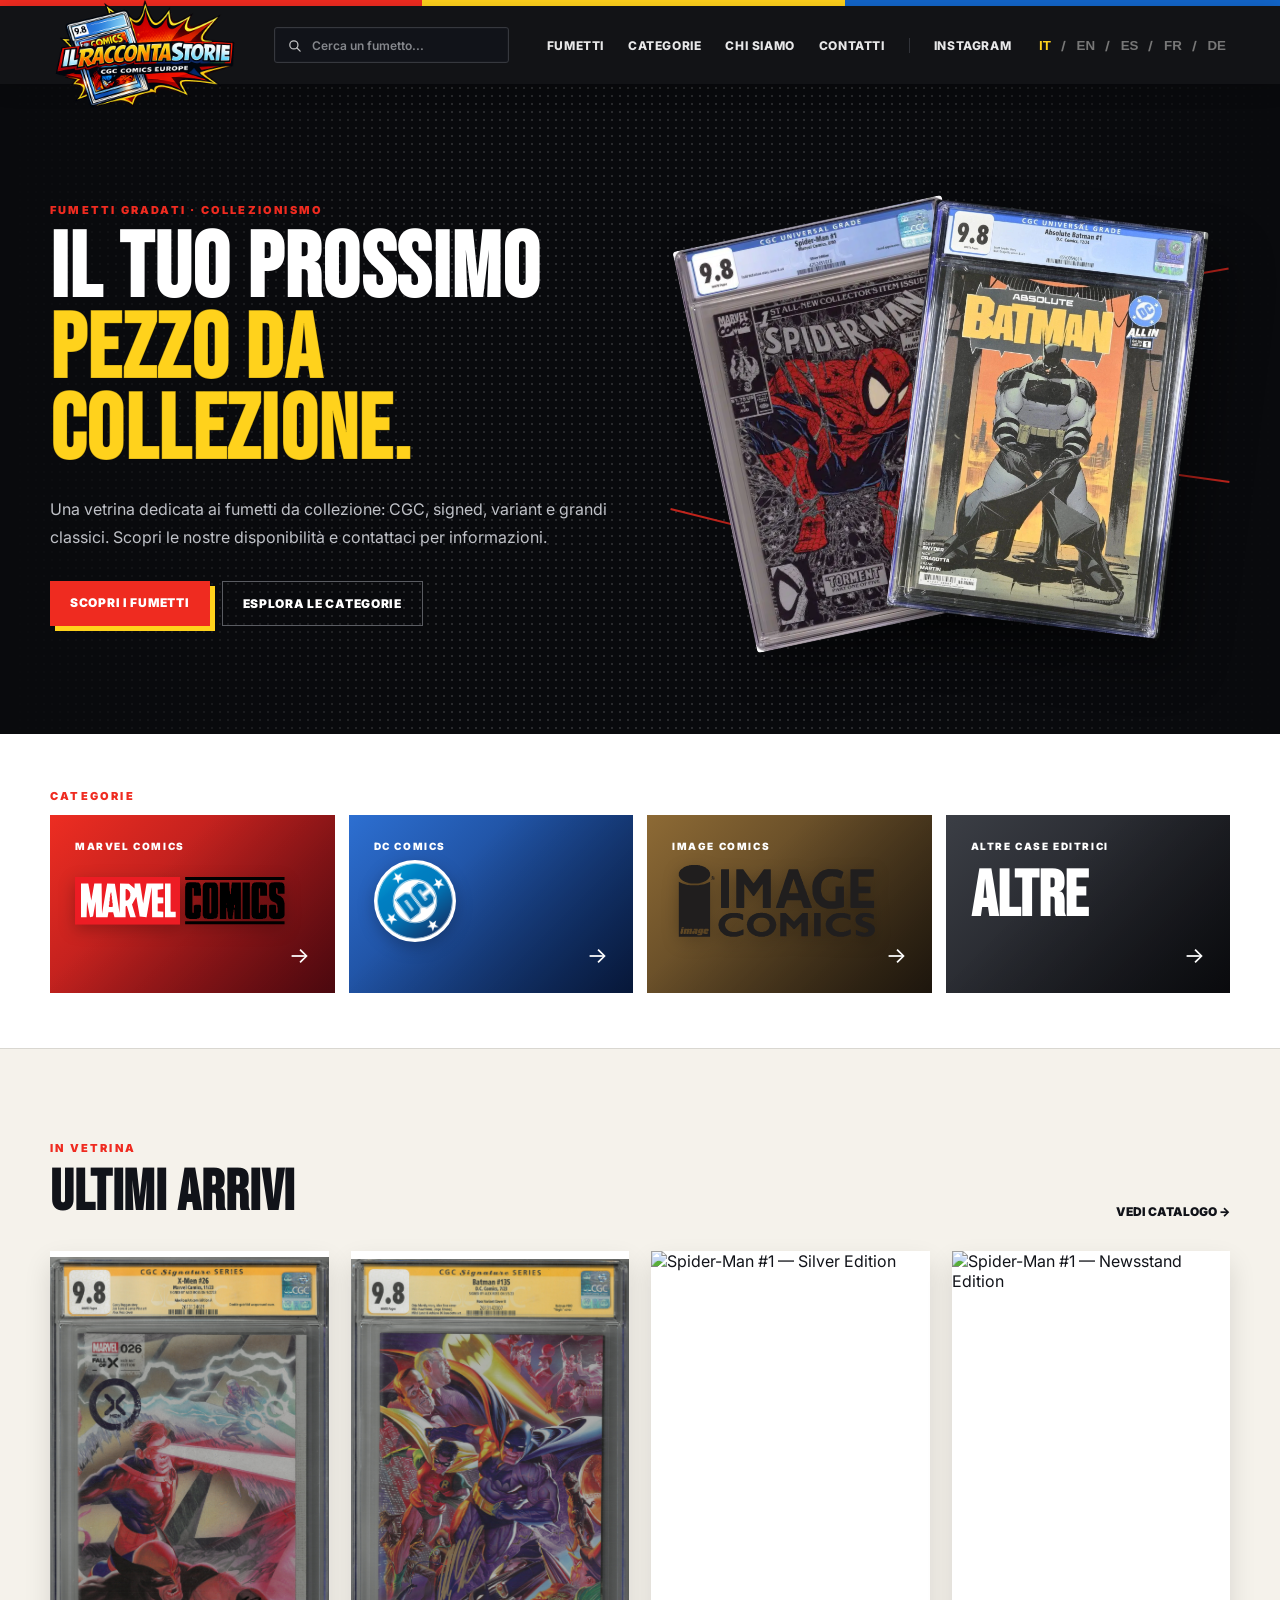
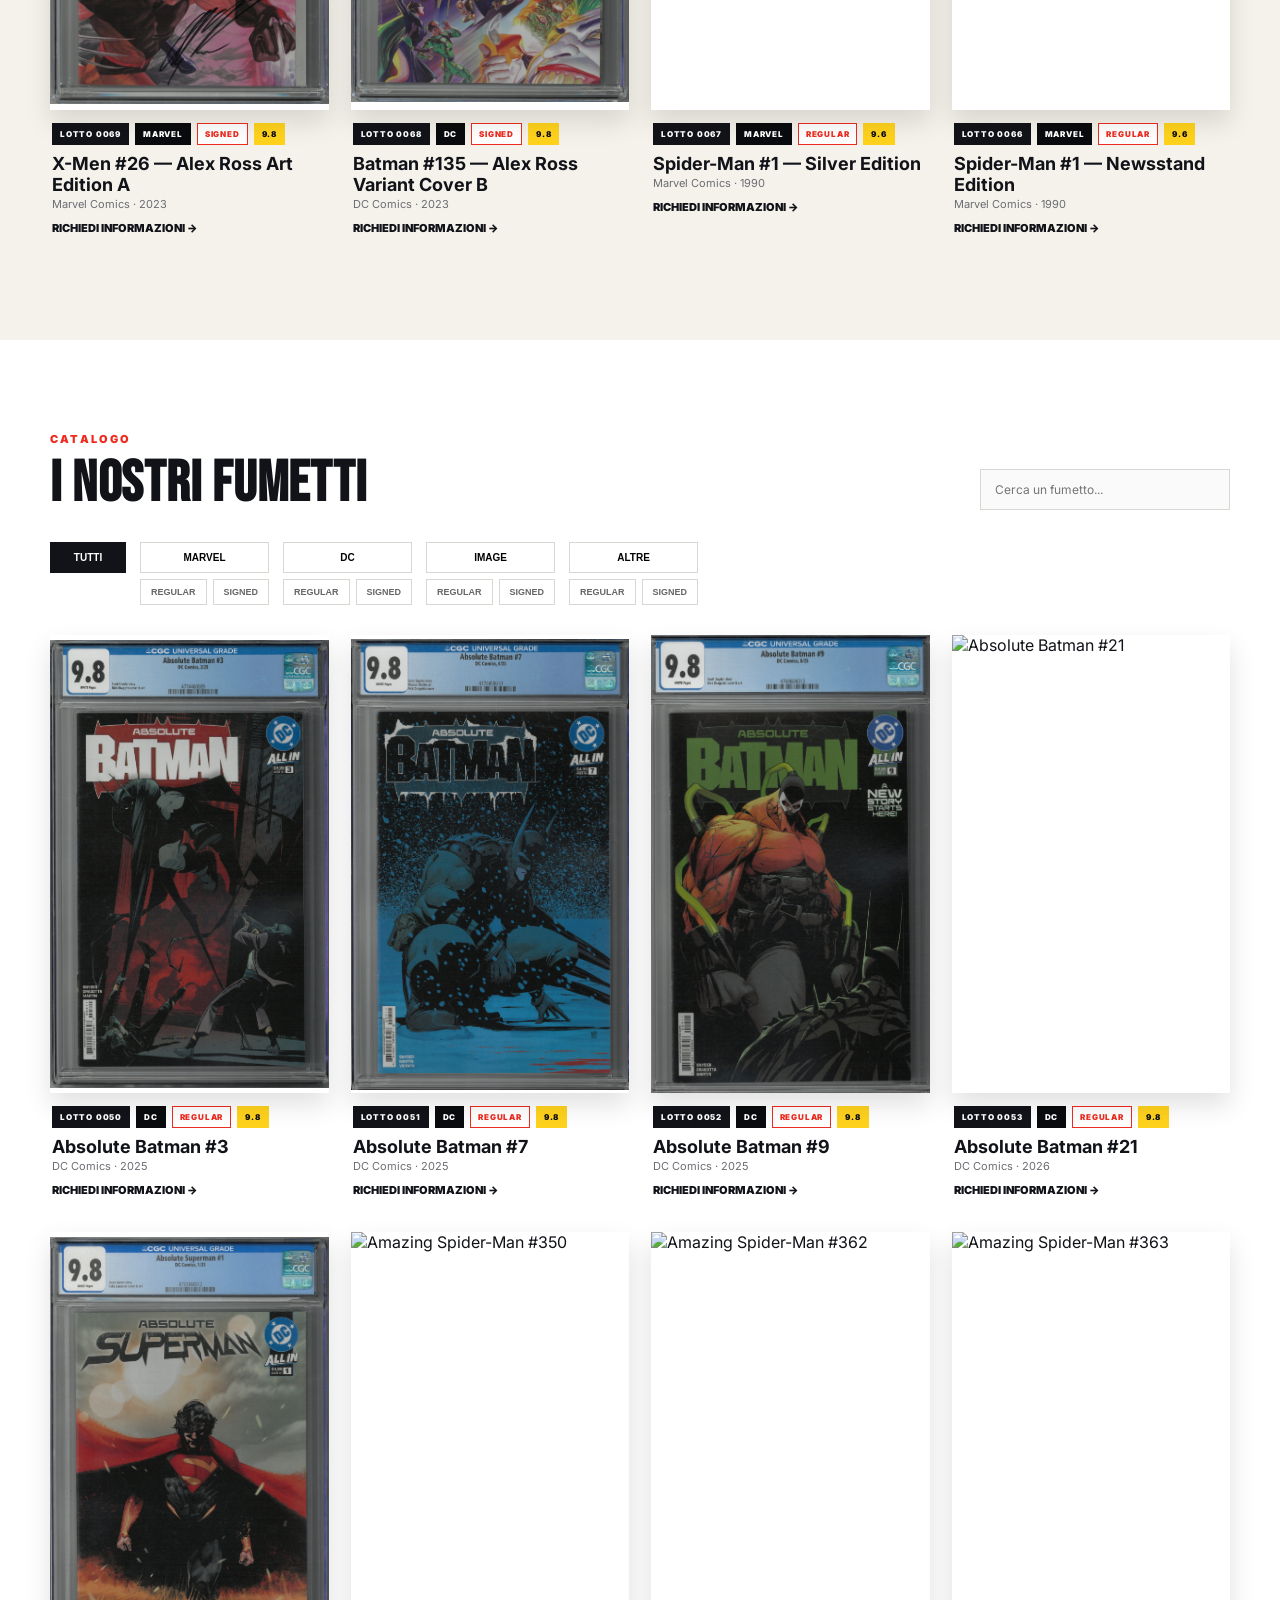
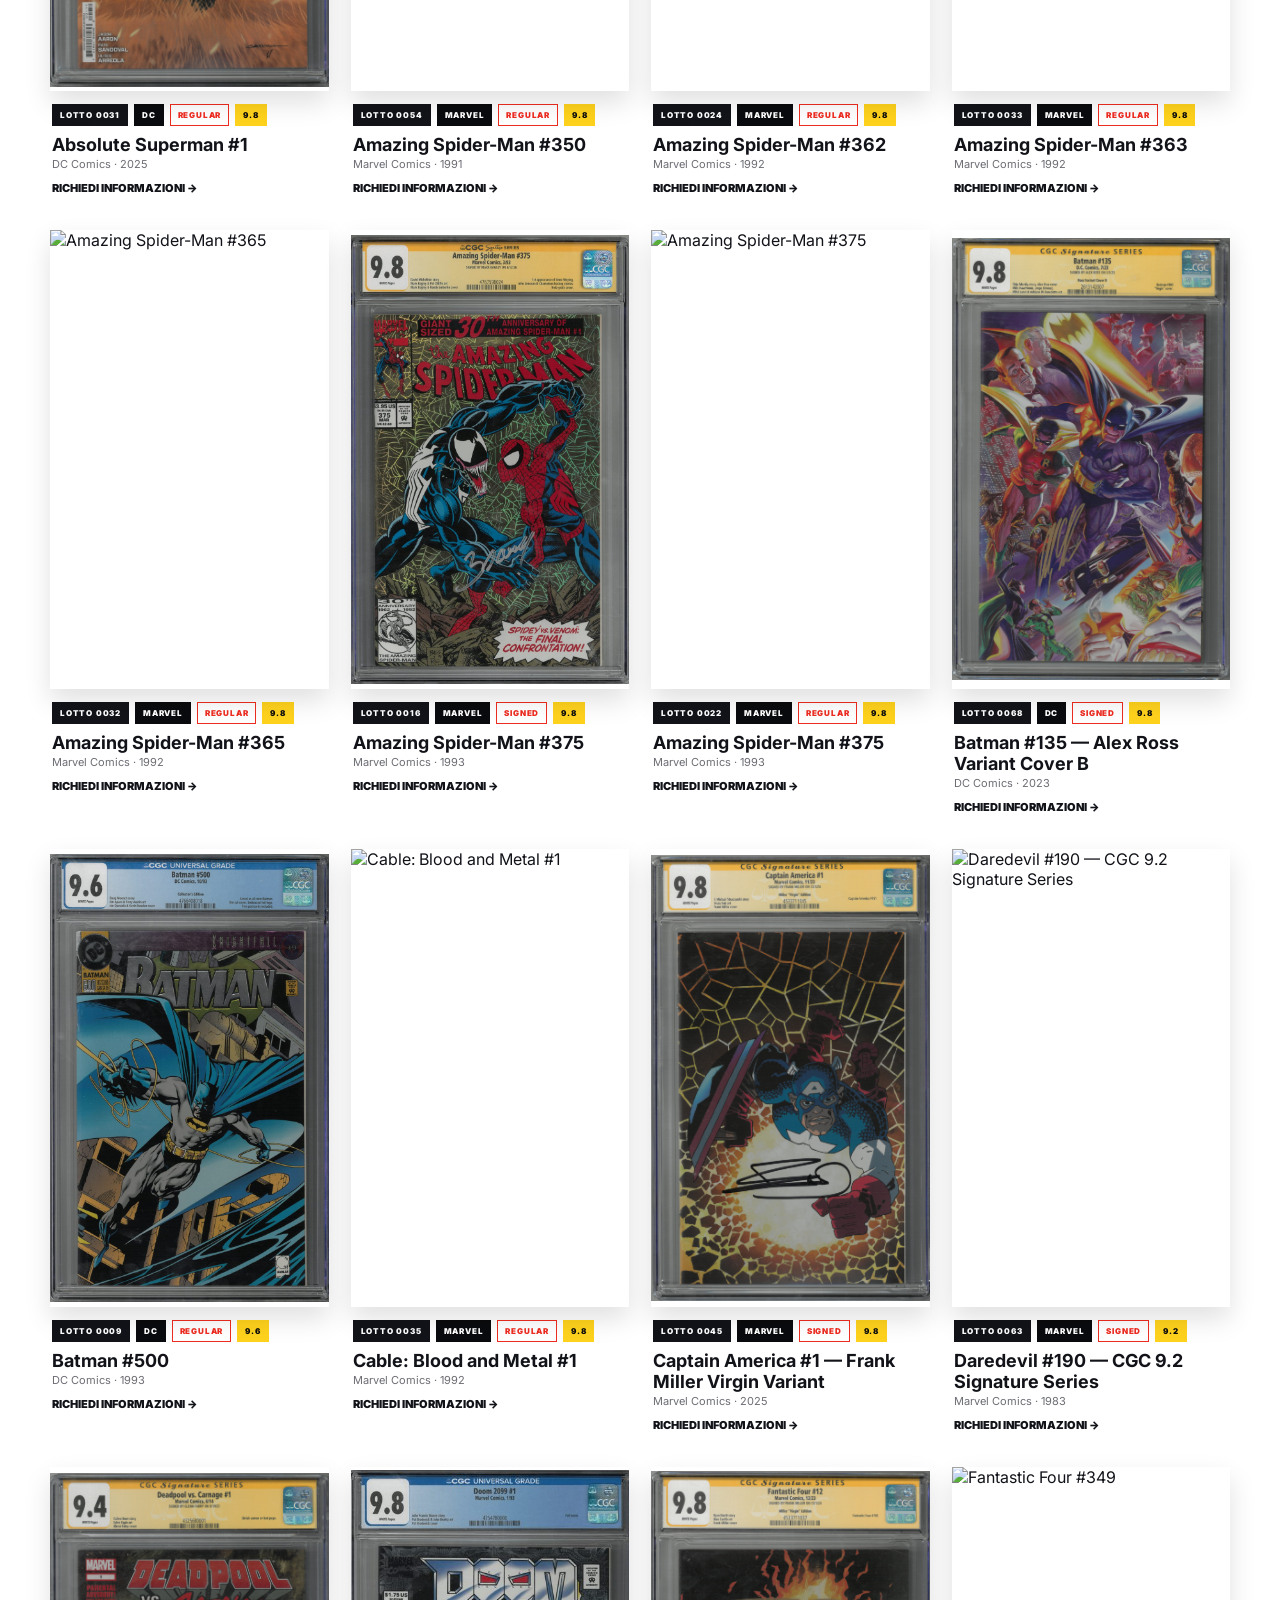
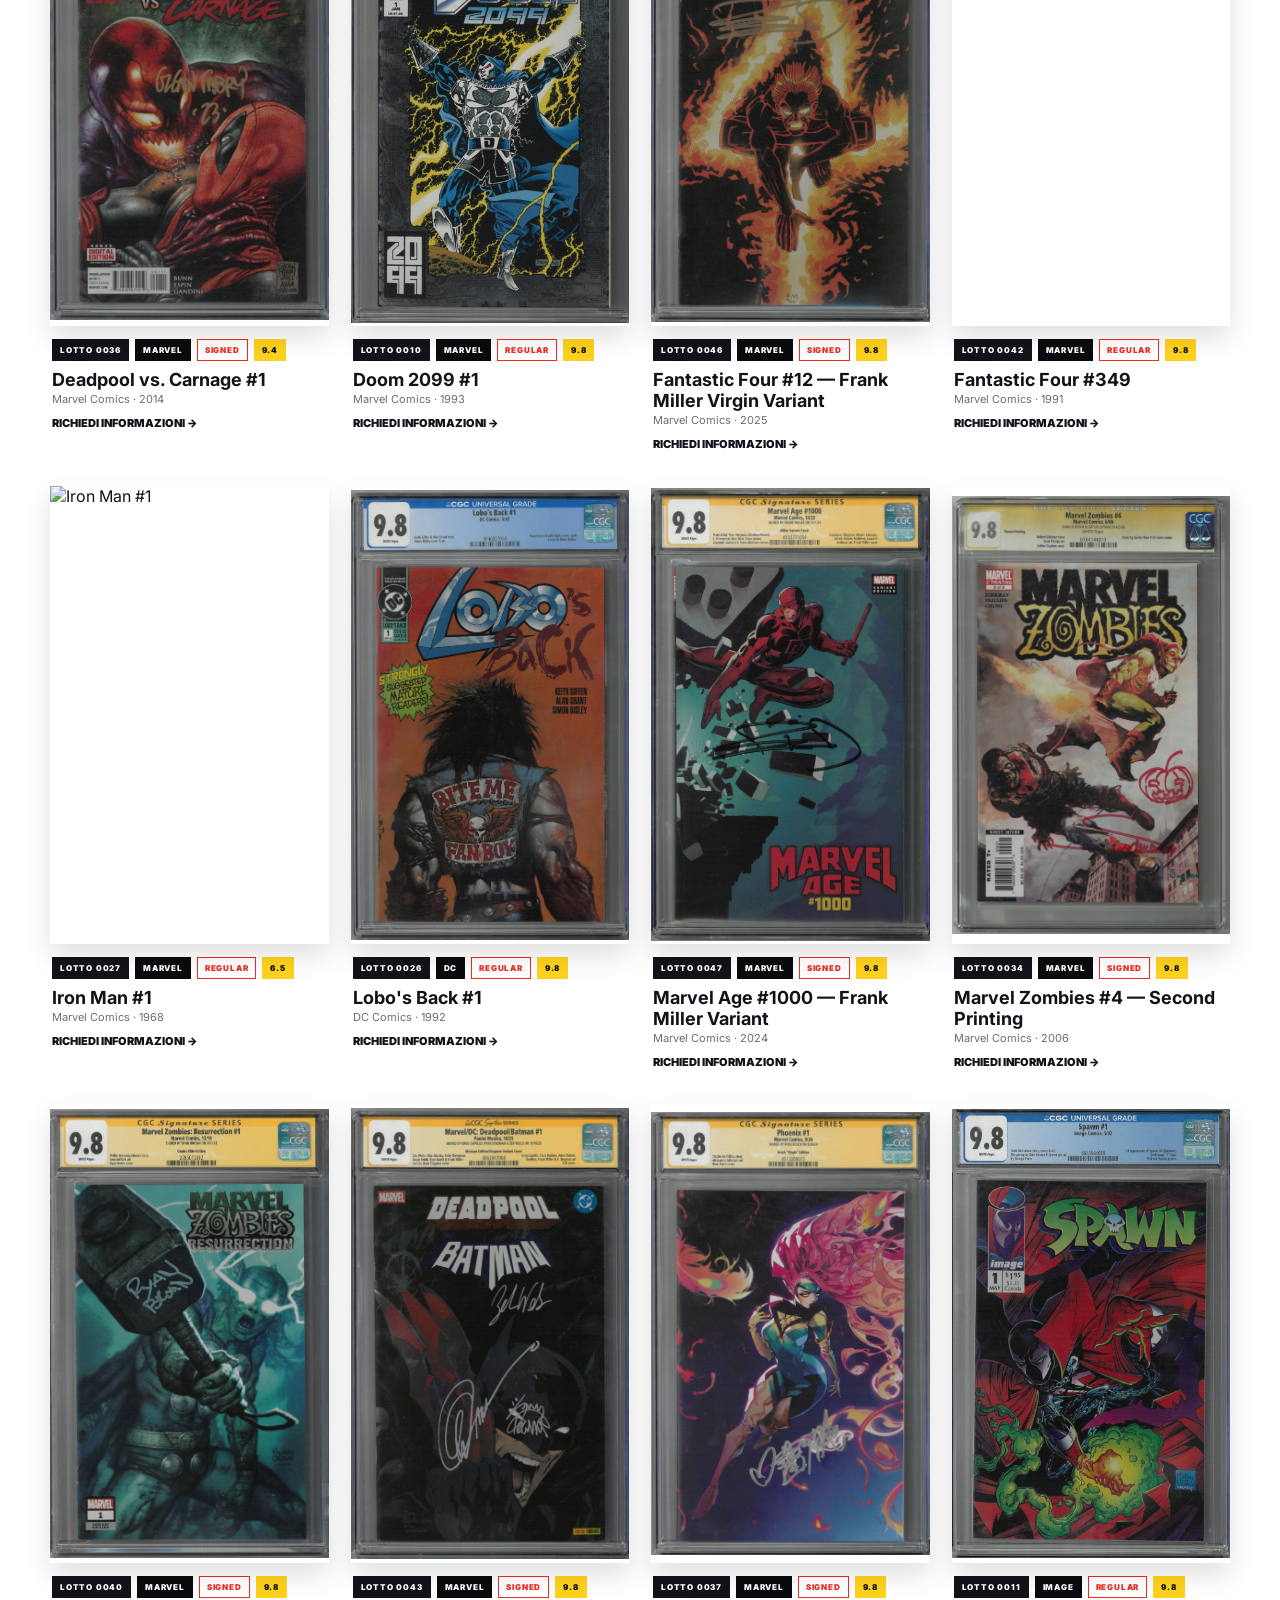
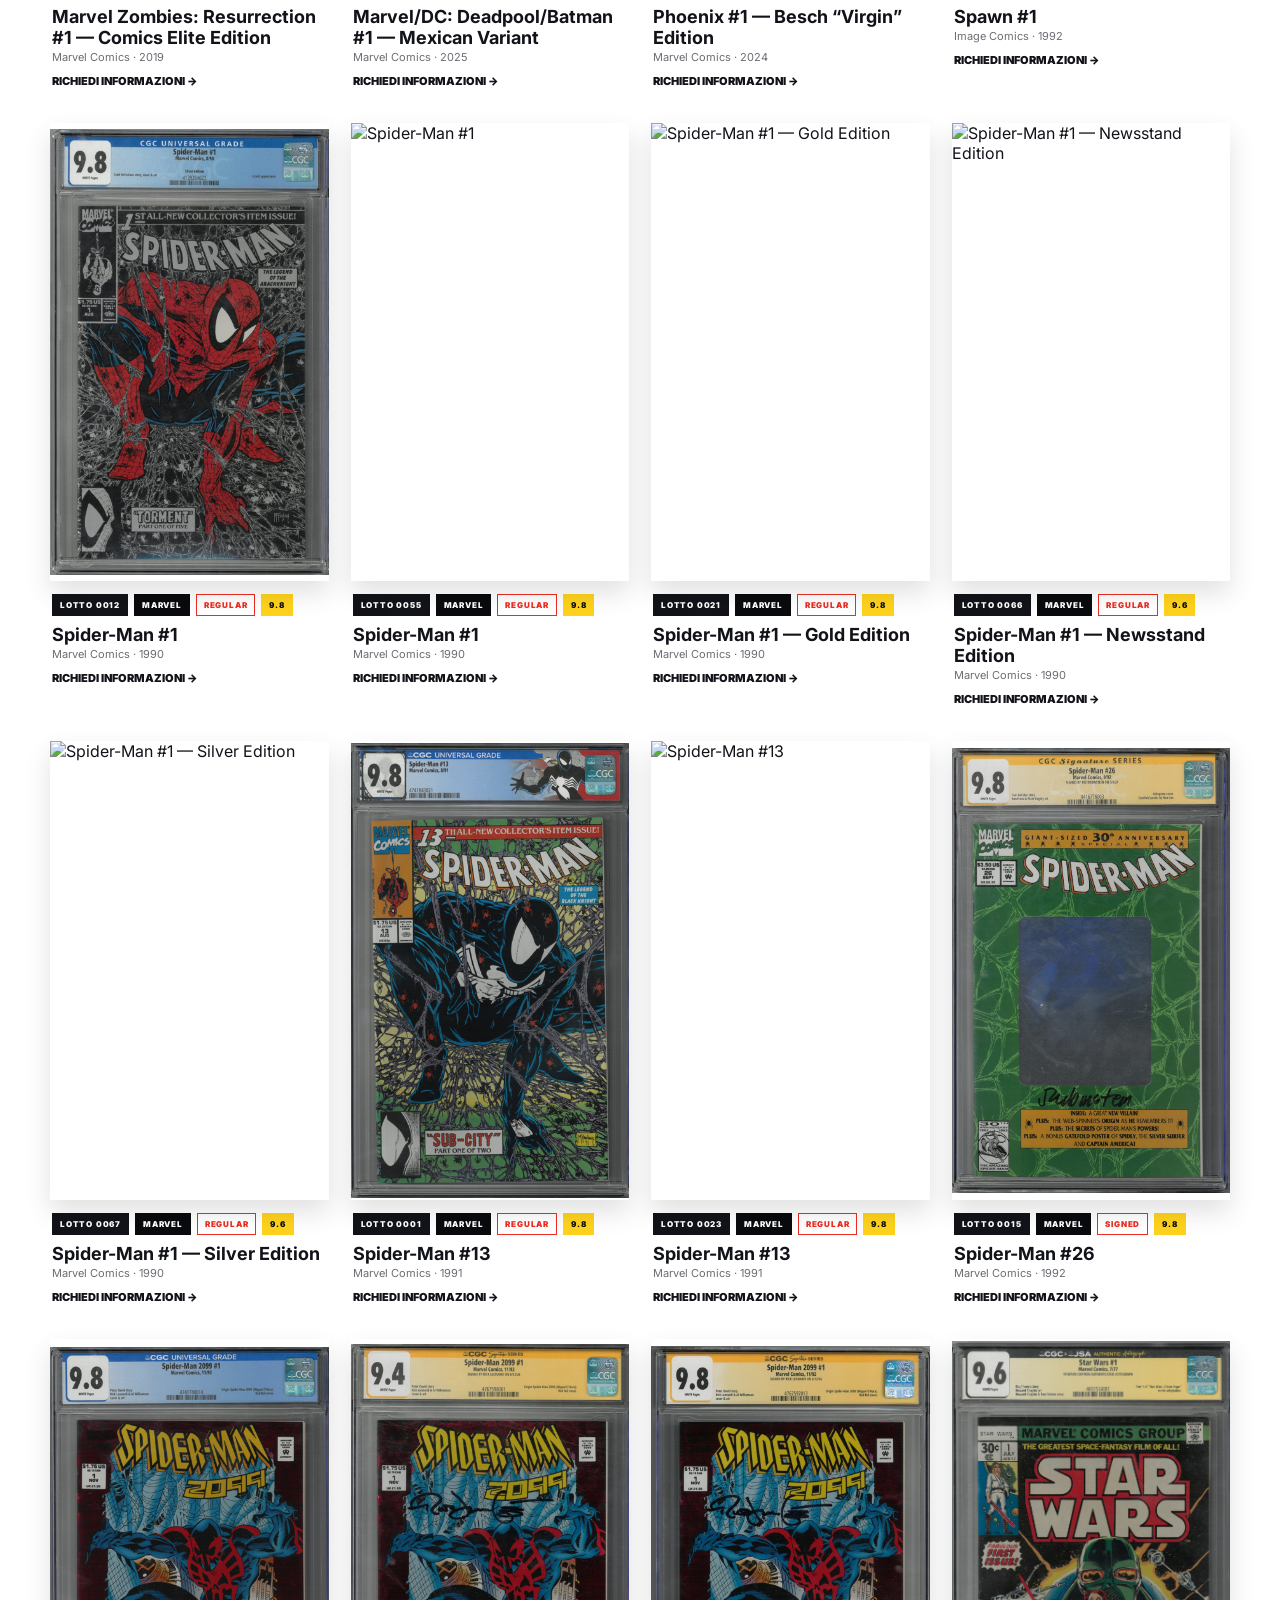
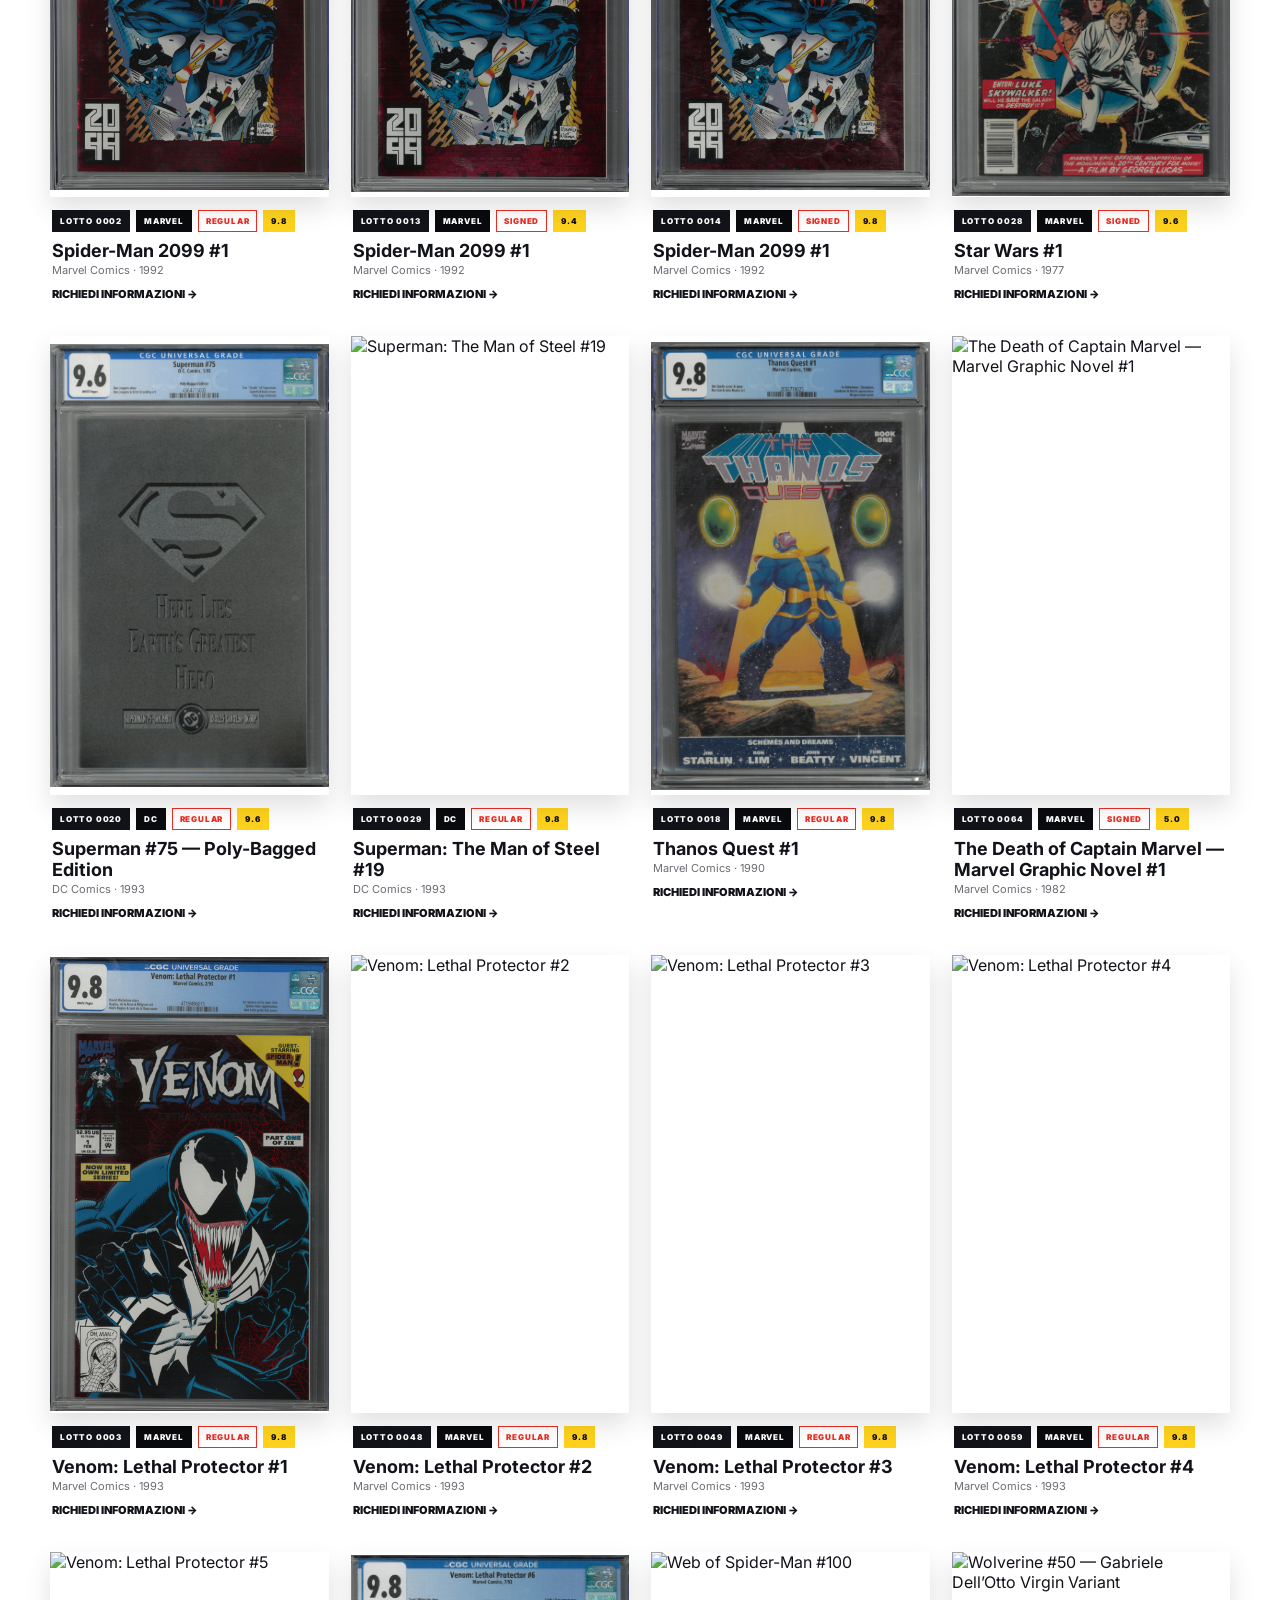
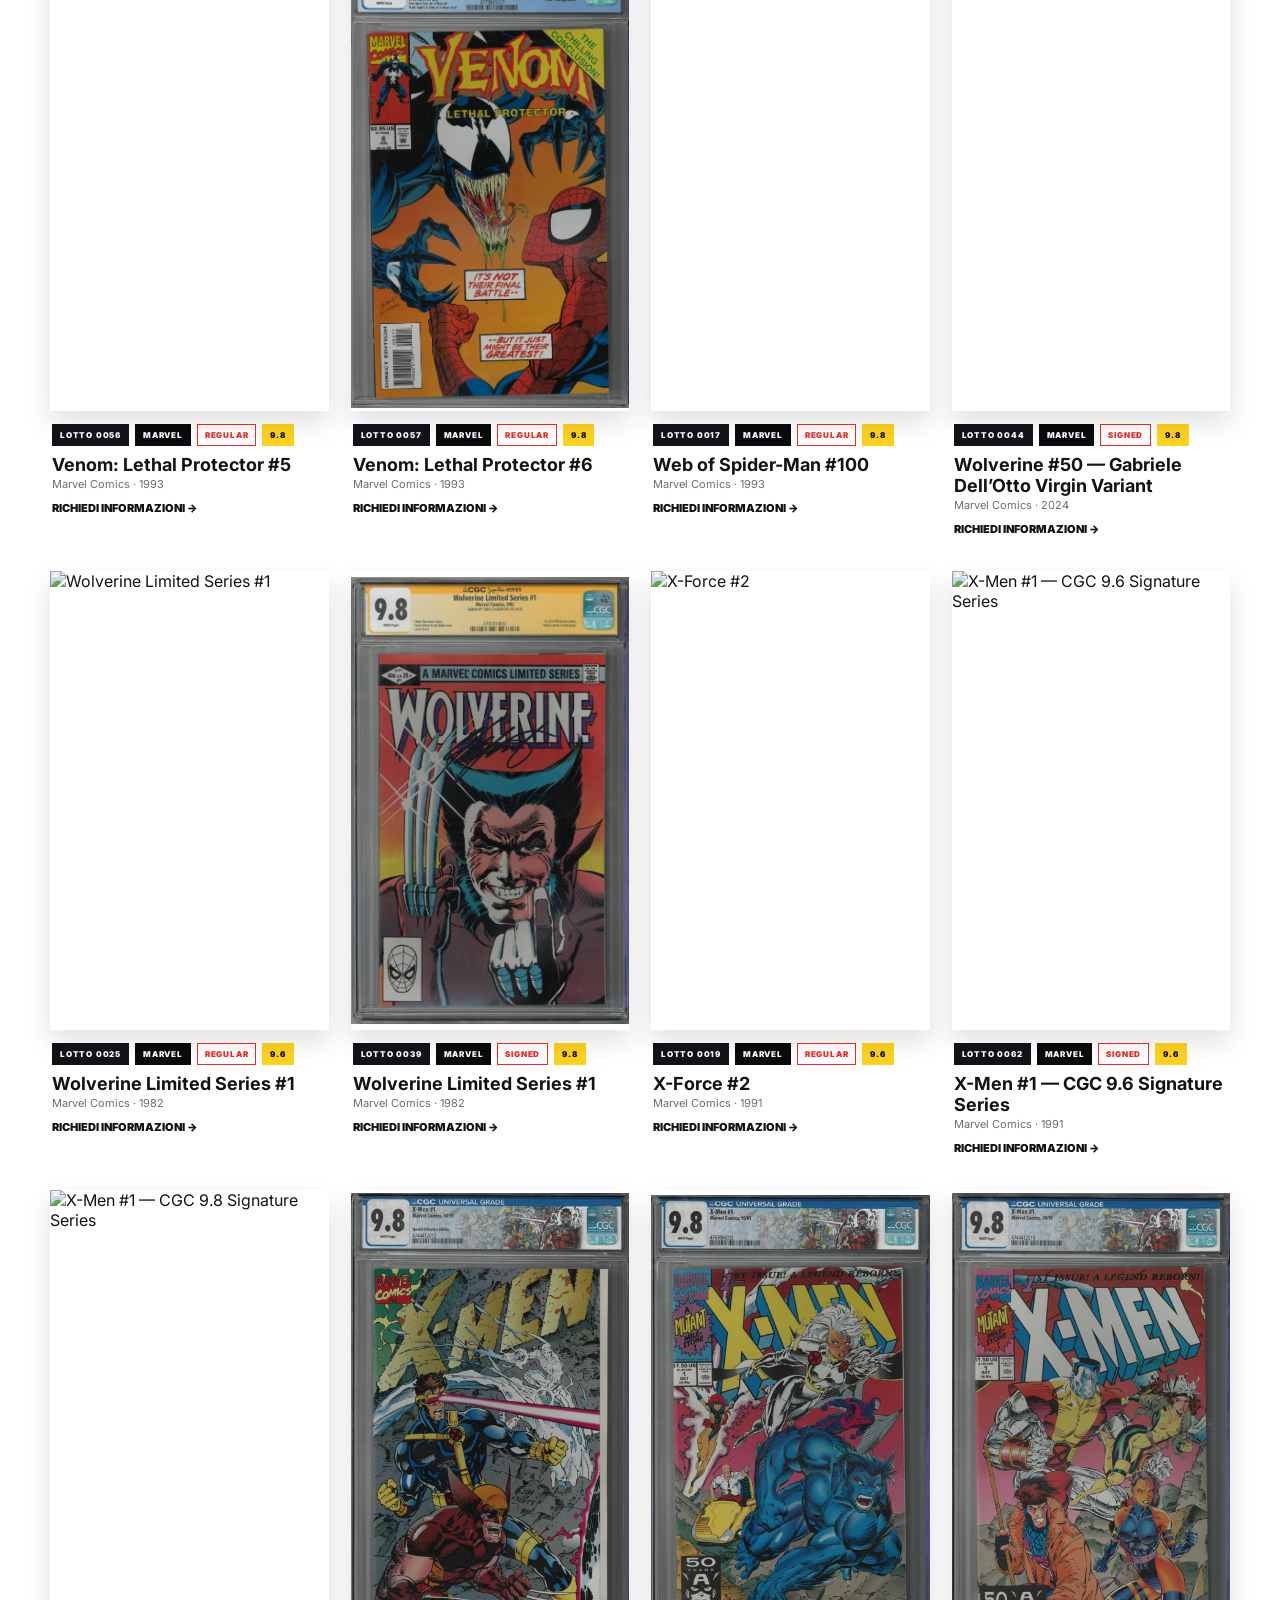
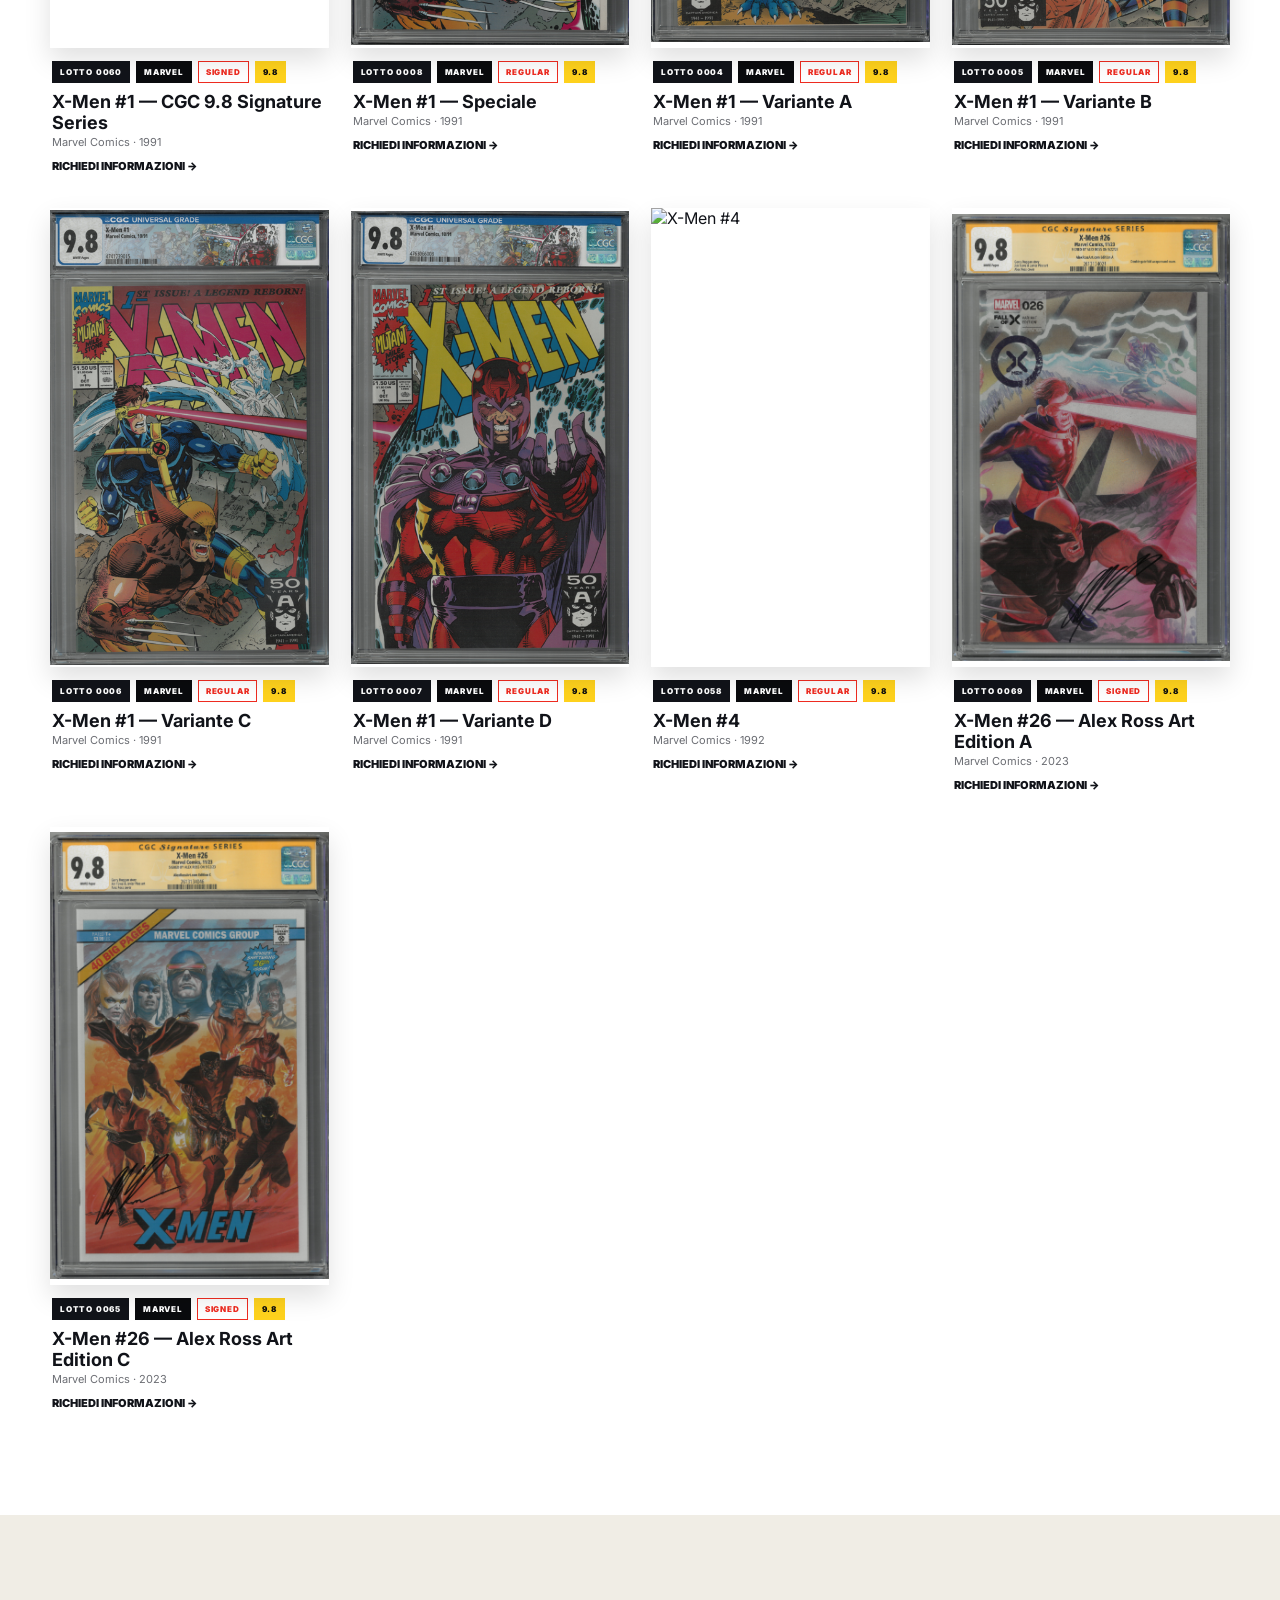
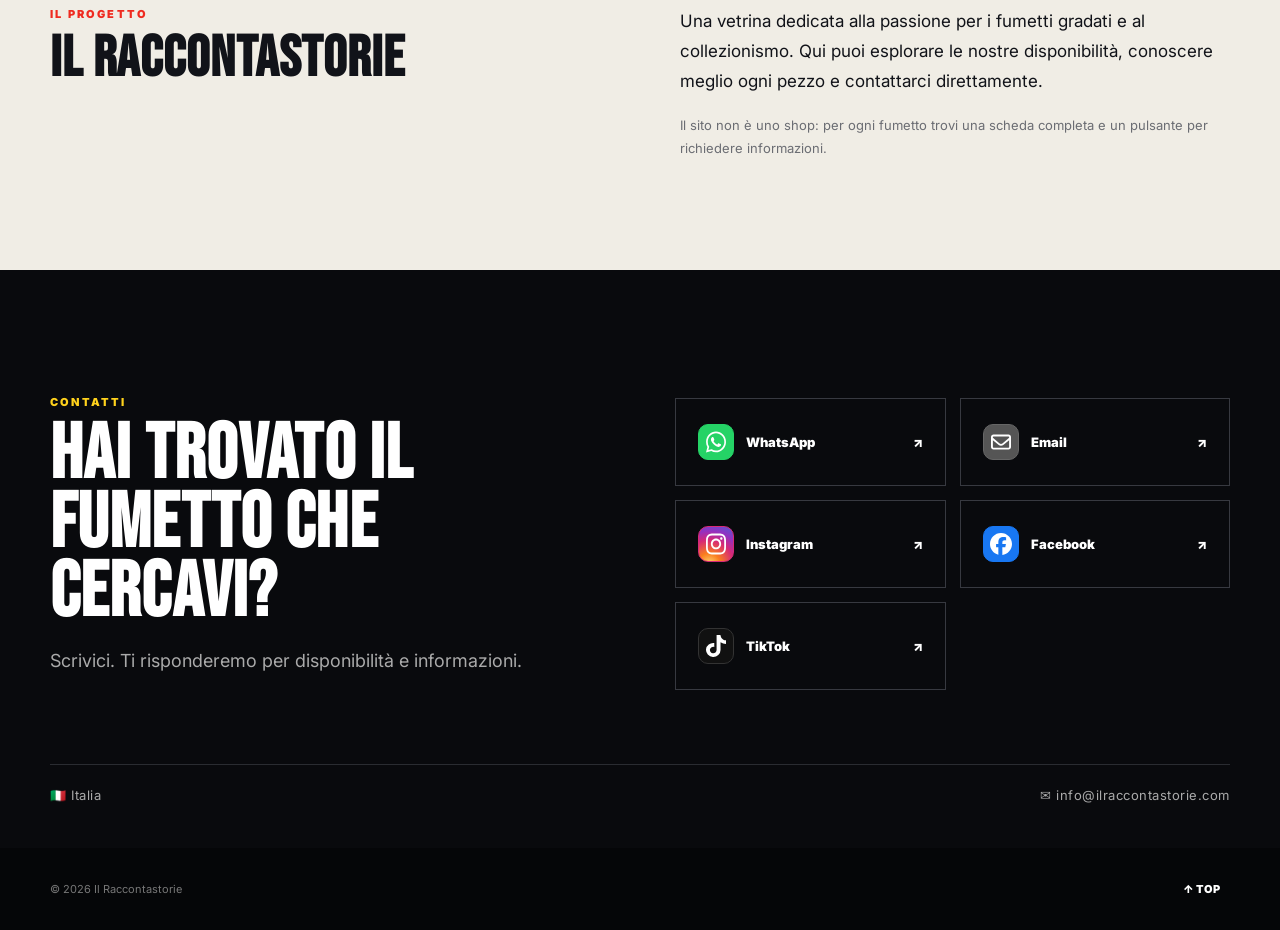
==== commit 0938ccfb: "Aggiunge i lotti 0067 Spider-Man #1, 0068 Batman #135 e 0069 X-Men #26" ====
--- a/index.html
+++ b/index.html
@@ -387,6 +387,10 @@
 
   {id:65,lot:"0065",title:"X-Men #26 — Alex Ross Art Edition C",number:"#26",publisher:"Marvel Comics",year:"2023",edition:"Alex Ross Art Edition C · Signature Series",type:"signed",category:"marvel",grade:"9.8",grader:"CGC",era:"modern",pageQuality:"White Pages",customLabel:"Signature Series",images:["images/SKM_C250i26111720150.jpg","images/SKM_C250i26111720160.jpg"],description:{it:"X-Men #26, Marvel Comics, novembre 2023. Alex Ross Art Edition C, copia CGC Signature Series 9.8 White Pages, firmata da Alex Ross il 22 settembre 2023.",en:"X-Men #26, Marvel Comics, November 2023. Alex Ross Art Edition C, CGC Signature Series 9.8 White Pages, signed by Alex Ross on September 22, 2023.",es:"X-Men #26, Marvel Comics, noviembre de 2023. Alex Ross Art Edition C, ejemplar CGC Signature Series 9.8 White Pages, firmado por Alex Ross el 22 de septiembre de 2023.",fr:"X-Men #26, Marvel Comics, novembre 2023. Alex Ross Art Edition C, exemplaire CGC Signature Series 9.8 White Pages, signé par Alex Ross le 22 septembre 2023.",de:"X-Men #26, Marvel Comics, November 2023. Alex Ross Art Edition C, CGC Signature Series 9.8 White Pages, signiert von Alex Ross am 22. September 2023."},descriptionSource:"front",new:true,color:"red"},
   {id:66,lot:"0066",title:"Spider-Man #1 — Newsstand Edition",number:"#1",publisher:"Marvel Comics",year:"1990",edition:"Newsstand Edition",type:"regular",category:"marvel",grade:"9.6",grader:"CGC",era:"vintage",pageQuality:"White Pages",customLabel:false,images:["images/SKM_C250i26111720110.jpg","images/SKM_C250i26111720120.jpg"],description:{it:"Spider-Man #1, Marvel Comics, agosto 1990. Newsstand Edition, copia CGC 9.6 Universal Grade con pagine White Pages. Storia e disegni di Todd McFarlane.",en:"Spider-Man #1, Marvel Comics, August 1990. Newsstand Edition, CGC 9.6 Universal Grade copy with White Pages. Story and art by Todd McFarlane.",es:"Spider-Man #1, Marvel Comics, agosto de 1990. Newsstand Edition, ejemplar CGC 9.6 Universal Grade con páginas White Pages. Historia y dibujos de Todd McFarlane.",fr:"Spider-Man #1, Marvel Comics, août 1990. Newsstand Edition, exemplaire CGC 9.6 Universal Grade avec pages White Pages. Histoire et dessins de Todd McFarlane.",de:"Spider-Man #1, Marvel Comics, August 1990. Newsstand Edition, CGC 9.6 Universal Grade mit White Pages. Geschichte und Zeichnungen von Todd McFarlane."},descriptionSource:"front",new:true,color:"red"},
+
+  {id:67,lot:"0067",title:"Spider-Man #1 — Silver Edition",number:"#1",publisher:"Marvel Comics",year:"1990",edition:"Silver Edition",type:"regular",category:"marvel",grade:"9.6",grader:"CGC",era:"vintage",pageQuality:"Off-White to White Pages",customLabel:false,images:["images/SKM_C250i26111720130.jpg","images/SKM_C250i26111720140.jpg"],description:{it:"Spider-Man #1, Marvel Comics, agosto 1990. Silver Edition, esemplare CGC 9.6 con pagine Off-White to White. Storia, copertina e disegni di Todd McFarlane.",en:"Spider-Man #1, Marvel Comics, August 1990. Silver Edition, CGC 9.6 with Off-White to White Pages. Story, cover and art by Todd McFarlane.",es:"Spider-Man #1, Marvel Comics, agosto de 1990. Silver Edition, ejemplar CGC 9.6 con páginas Off-White to White. Historia, portada y dibujos de Todd McFarlane.",fr:"Spider-Man #1, Marvel Comics, août 1990. Silver Edition, exemplaire CGC 9.6 avec pages Off-White to White. Histoire, couverture et dessins de Todd McFarlane.",de:"Spider-Man #1, Marvel Comics, August 1990. Silver Edition, CGC 9.6 mit Off-White to White Pages. Geschichte, Cover und Zeichnungen von Todd McFarlane."},descriptionSource:"front",new:true,color:"red"},
+  {id:68,lot:"0068",title:"Batman #135 — Alex Ross Variant Cover B",number:"#135",publisher:"DC Comics",year:"2023",edition:"Alex Ross Variant Cover B · Signature Series",type:"signed",category:"dc",grade:"9.8",grader:"CGC",era:"modern",pageQuality:"White Pages",customLabel:"Signature Series",images:["images/SKM_C250i26111720161.jpg","images/SKM_C250i26111720170.jpg"],description:{it:"Batman #135, DC Comics, luglio 2023. Alex Ross Variant Cover B, esemplare CGC Signature Series 9.8 White Pages, firmato da Alex Ross il 5 maggio 2023. L’etichetta CGC indica il collegamento con Batman #900 “Virgin” cover.",en:"Batman #135, DC Comics, July 2023. Alex Ross Variant Cover B, CGC Signature Series 9.8 White Pages, signed by Alex Ross on May 5, 2023. The CGC label notes the Batman #900 “Virgin” cover connection.",es:"Batman #135, DC Comics, julio de 2023. Alex Ross Variant Cover B, ejemplar CGC Signature Series 9.8 White Pages, firmado por Alex Ross el 5 de mayo de 2023. La etiqueta CGC indica la relación con la portada “Virgin” de Batman #900.",fr:"Batman #135, DC Comics, juillet 2023. Alex Ross Variant Cover B, exemplaire CGC Signature Series 9.8 White Pages, signé par Alex Ross le 5 mai 2023. L’étiquette CGC indique le lien avec la couverture « Virgin » de Batman #900.",de:"Batman #135, DC Comics, Juli 2023. Alex Ross Variant Cover B, CGC Signature Series 9.8 White Pages, signiert von Alex Ross am 5. Mai 2023. Das CGC-Label verweist auf das Batman #900 „Virgin“-Cover."},descriptionSource:"front",new:true,color:"red"},
+  {id:69,lot:"0069",title:"X-Men #26 — Alex Ross Art Edition A",number:"#26",publisher:"Marvel Comics",year:"2023",edition:"Alex Ross Art Edition A · Signature Series",type:"signed",category:"marvel",grade:"9.8",grader:"CGC",era:"modern",pageQuality:"White Pages",customLabel:"Signature Series",images:["images/SKM_C250i26111720180.jpg","images/SKM_C250i26111720181.jpg"],description:{it:"X-Men #26, Marvel Comics, novembre 2023. Alex Ross Art Edition A, esemplare CGC Signature Series 9.8 White Pages, firmato da Alex Ross il 22 settembre 2023. Copertina wraparound a doppia piega.",en:"X-Men #26, Marvel Comics, November 2023. Alex Ross Art Edition A, CGC Signature Series 9.8 White Pages, signed by Alex Ross on September 22, 2023. Double-gatefold wraparound cover.",es:"X-Men #26, Marvel Comics, noviembre de 2023. Alex Ross Art Edition A, ejemplar CGC Signature Series 9.8 White Pages, firmado por Alex Ross el 22 de septiembre de 2023. Portada desplegable doble tipo wraparound.",fr:"X-Men #26, Marvel Comics, novembre 2023. Alex Ross Art Edition A, exemplaire CGC Signature Series 9.8 White Pages, signé par Alex Ross le 22 septembre 2023. Couverture panoramique à double rabat.",de:"X-Men #26, Marvel Comics, November 2023. Alex Ross Art Edition A, CGC Signature Series 9.8 White Pages, signiert von Alex Ross am 22. September 2023. Ausklappbares doppelseitiges Wraparound-Cover."},descriptionSource:"front",new:true,color:"red"},
 ];
 
 const translations = {
